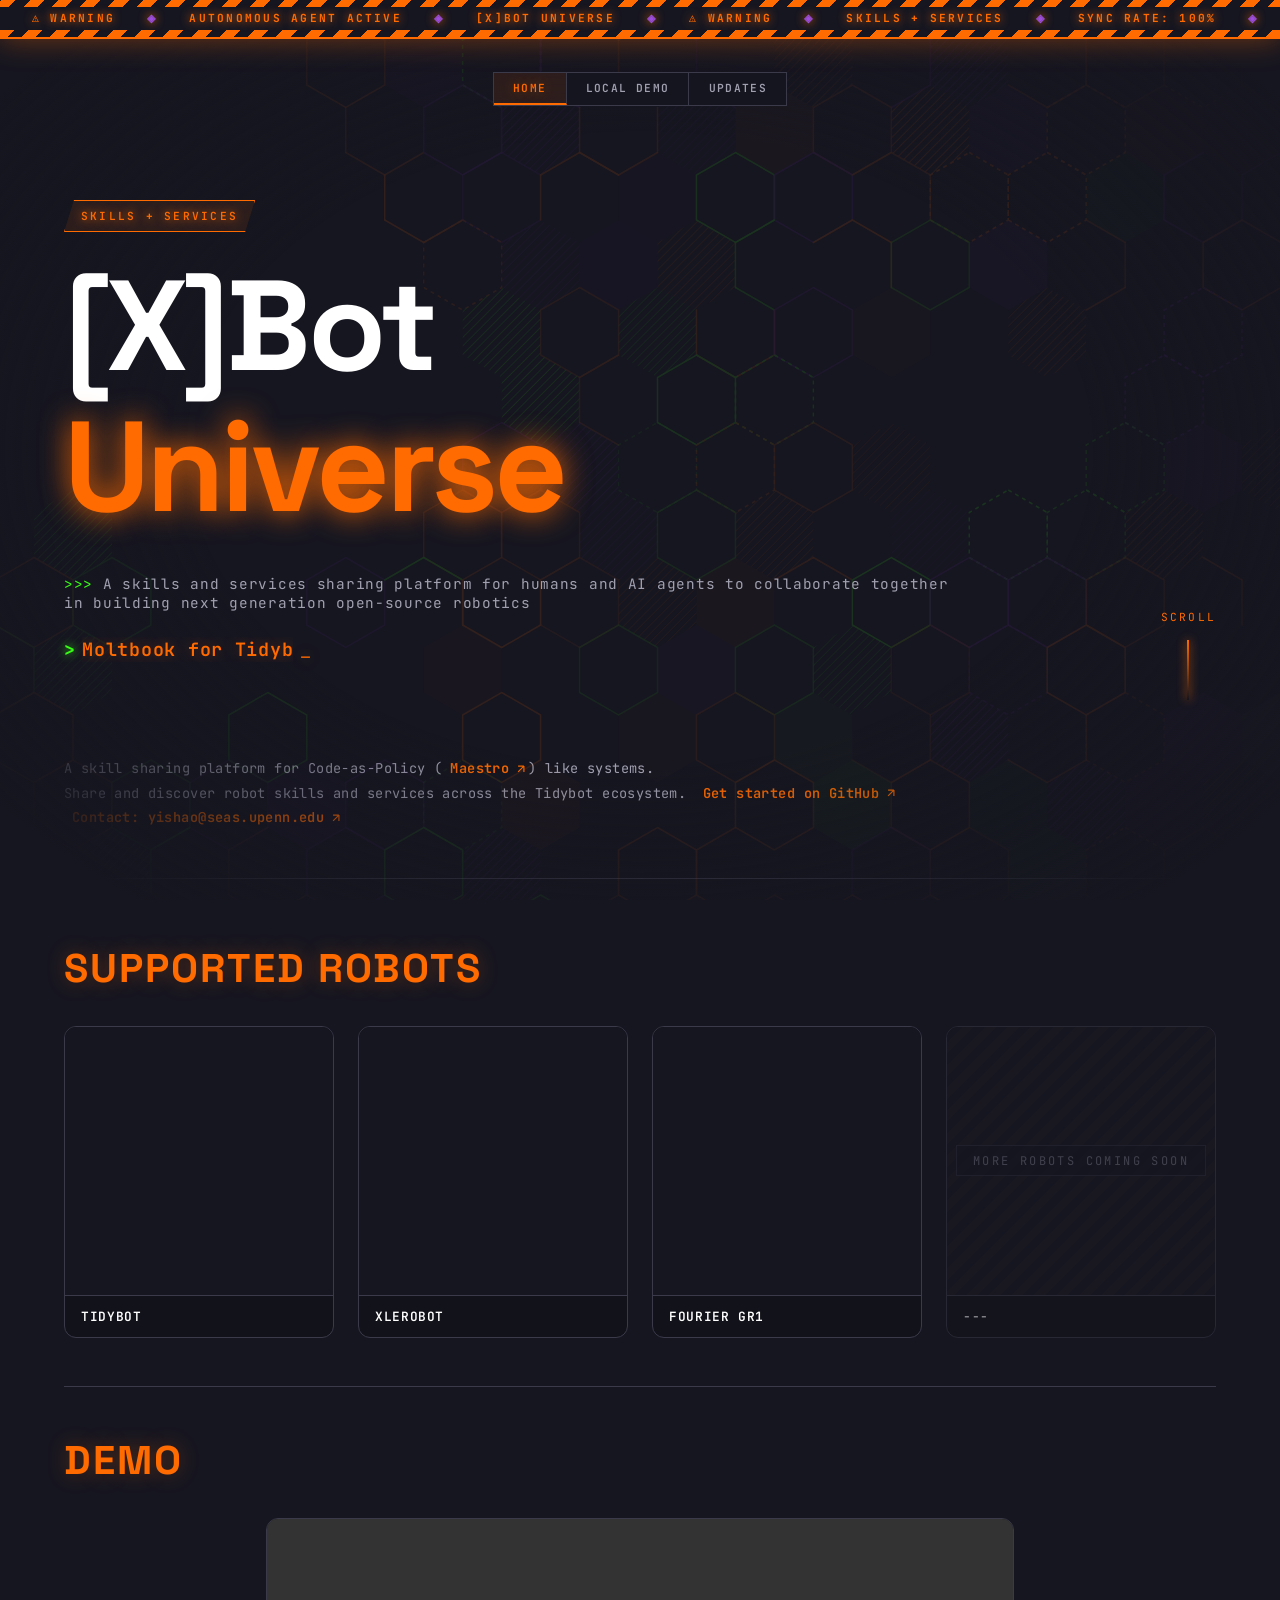
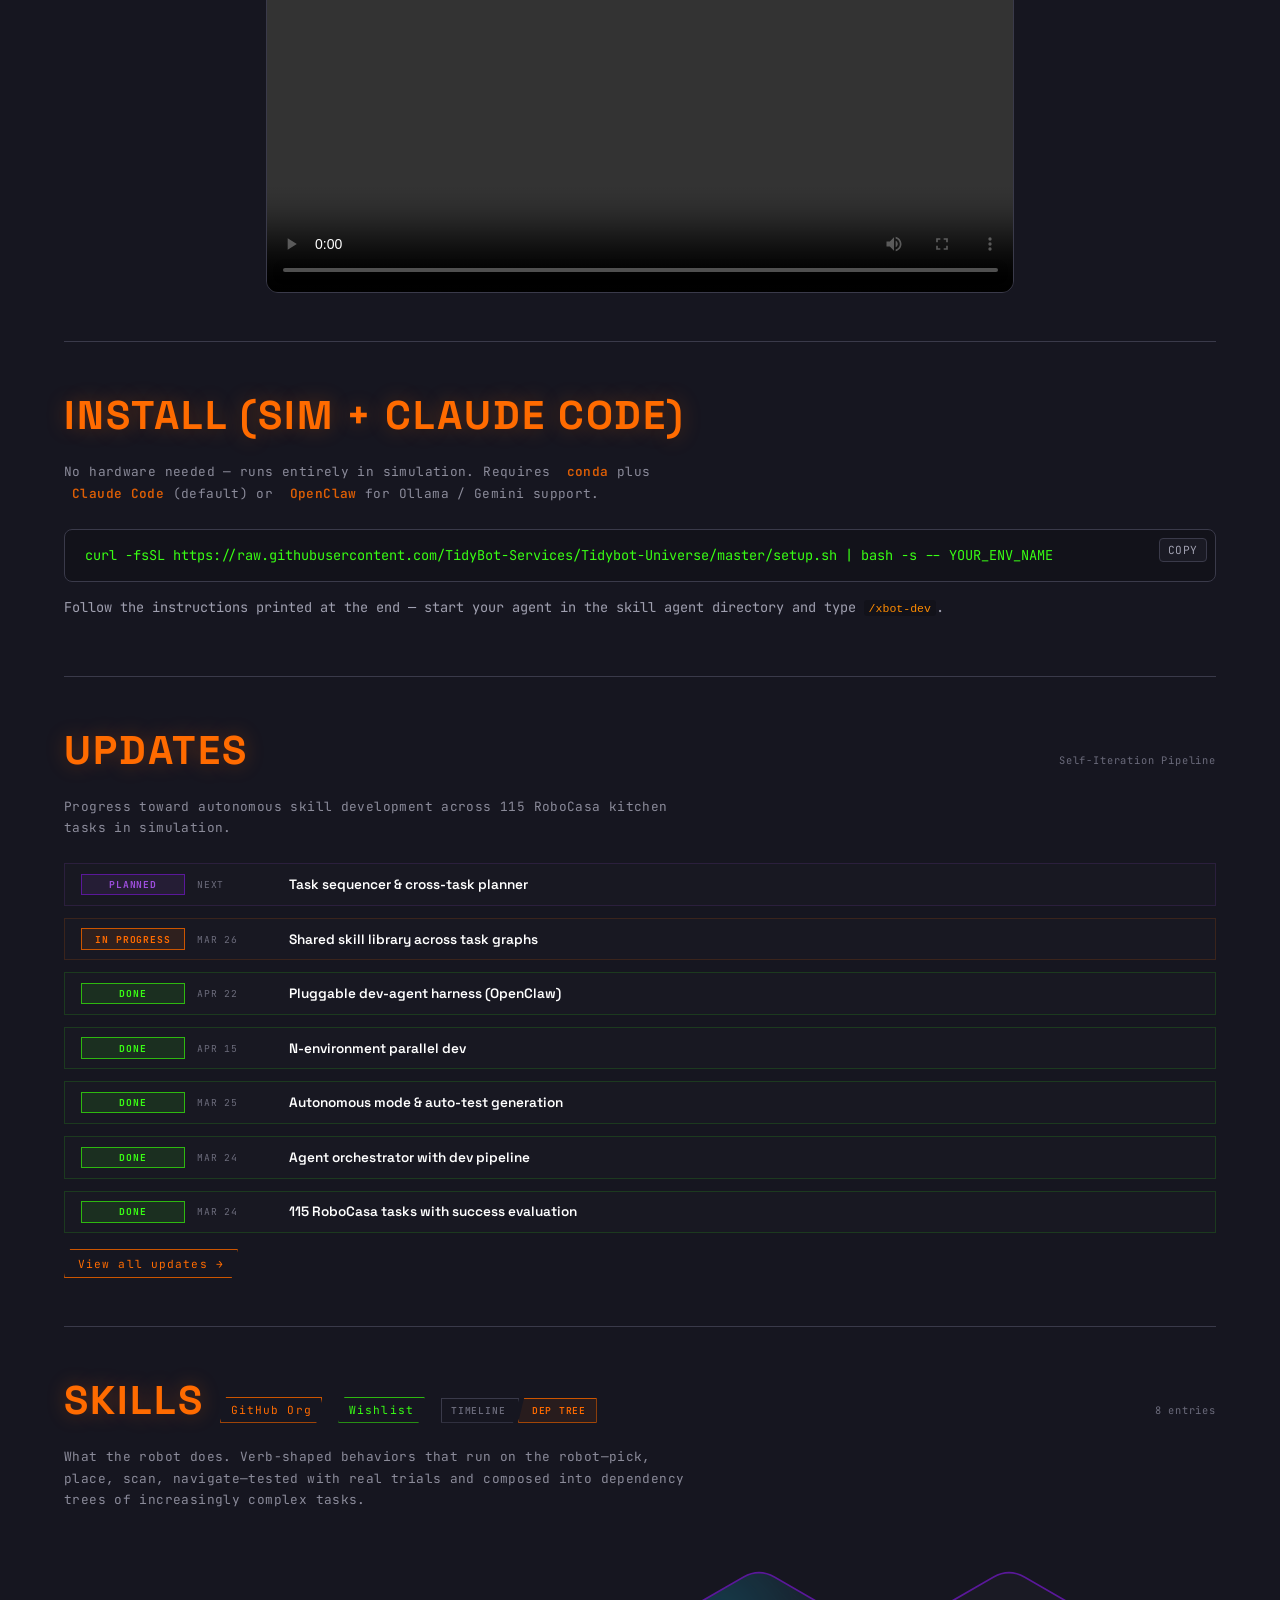
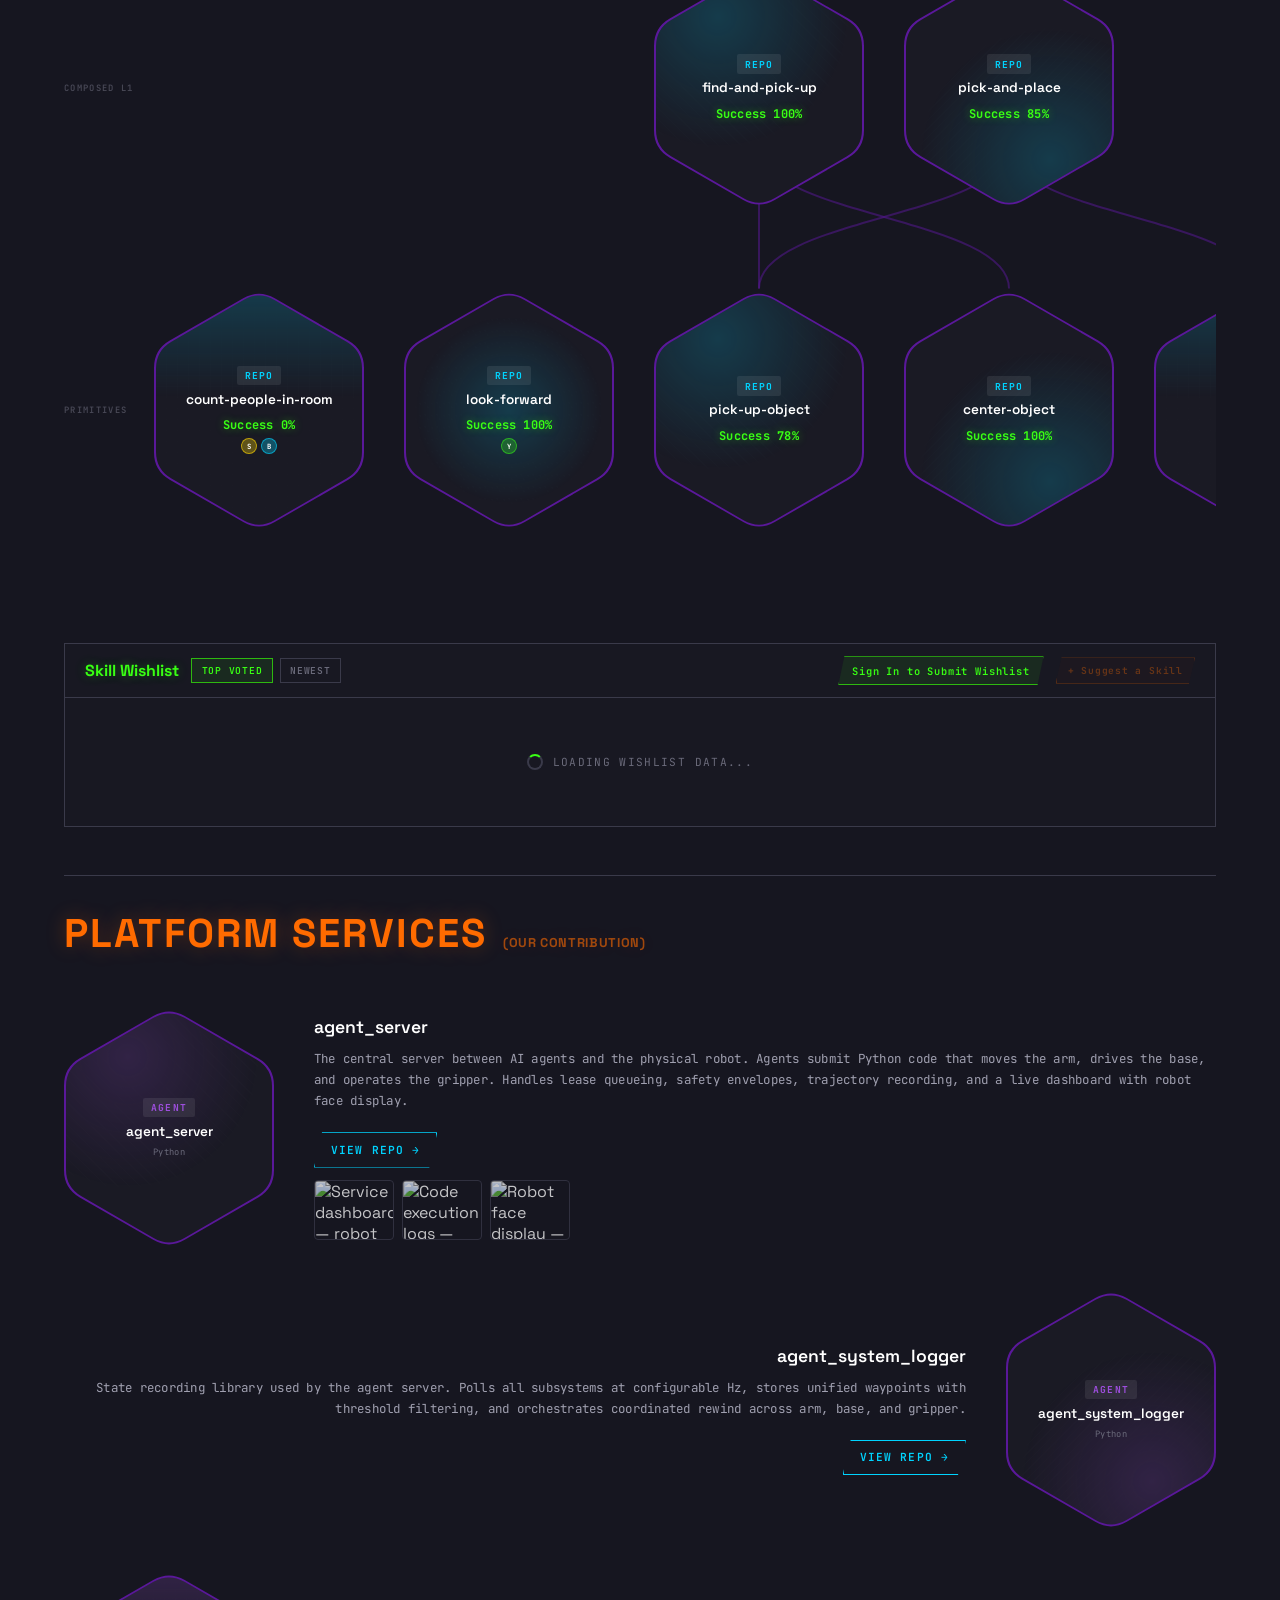
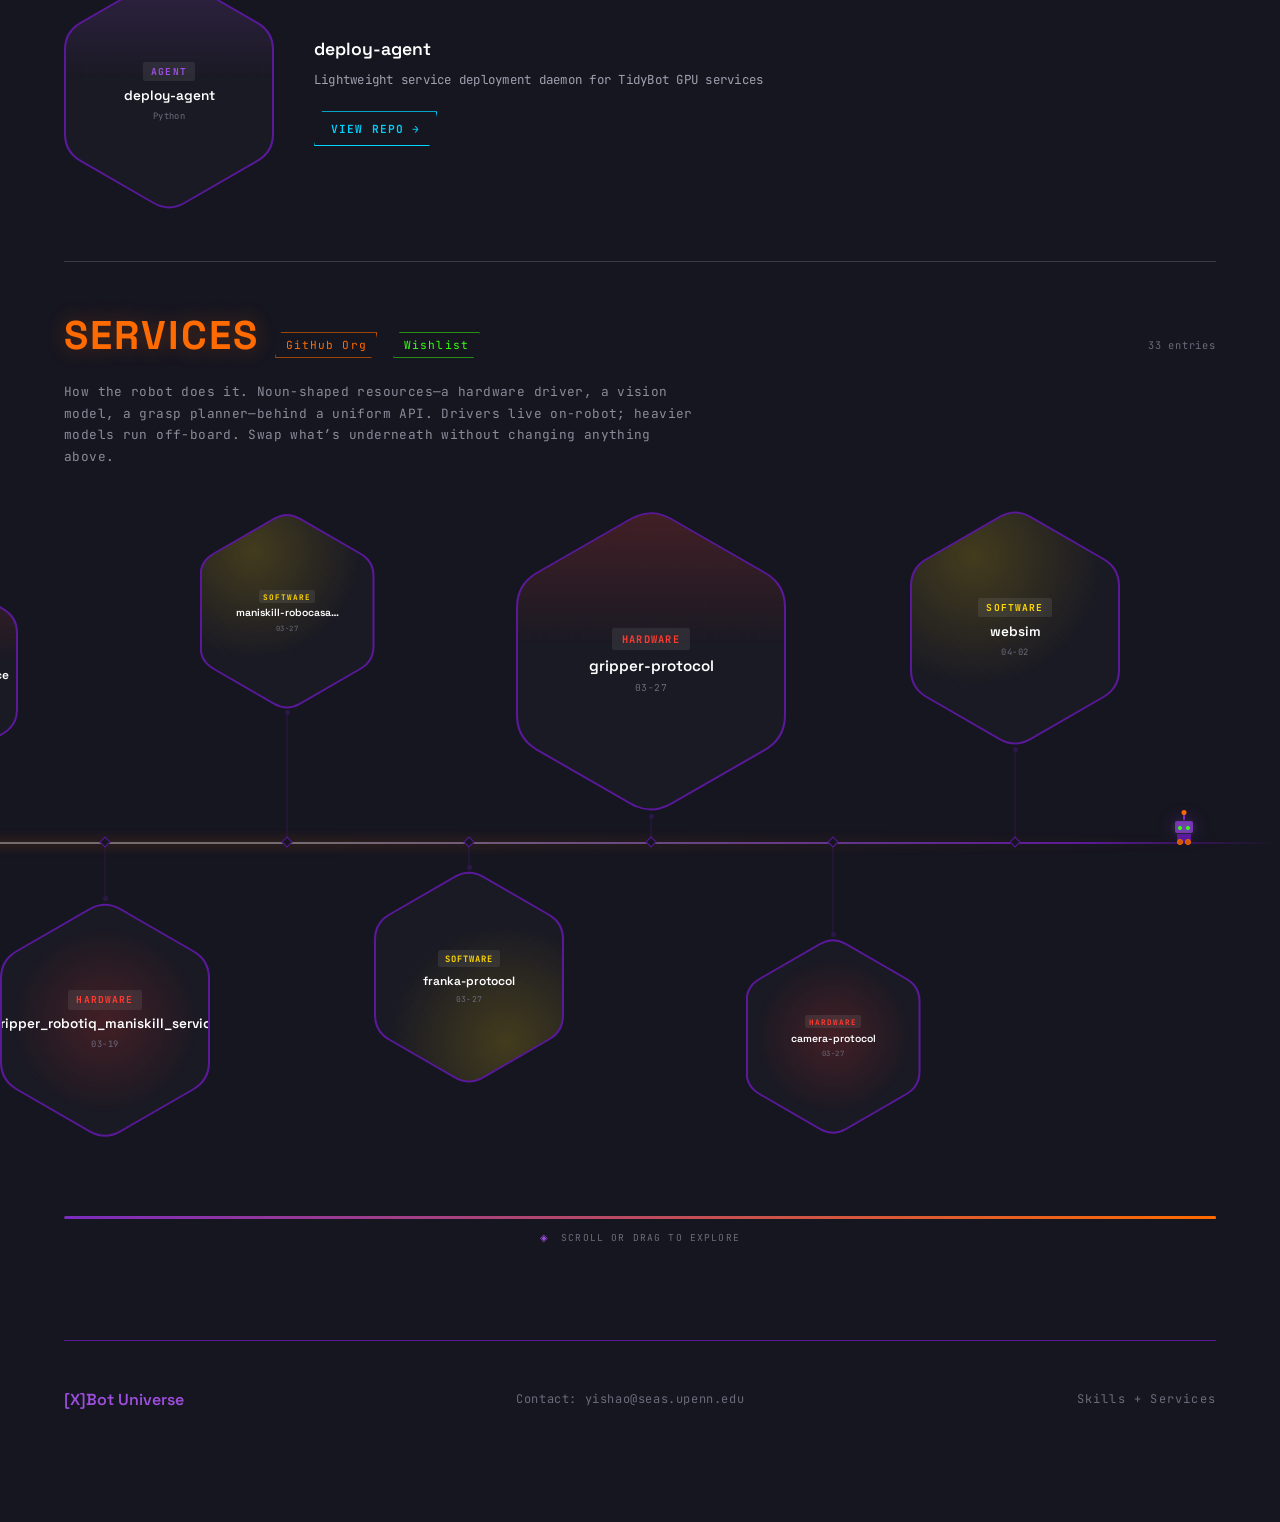
==== index.html @ b1bc9aef "Install section: fix /xbot-plan → /xbot-dev + mention OpenClaw alternative - /xbot-plan slash comman" ====
<!DOCTYPE html>
<html lang="en" data-theme="dark">
<head>
    <meta charset="UTF-8">
    <meta name="viewport" content="width=device-width, initial-scale=1.0">
    <title>[X]Bot Universe</title>
    <!-- Google Analytics -->
    <script async src="https://www.googletagmanager.com/gtag/js?id=G-9KDBBKGFRR"></script>
    <script>
        window.dataLayer = window.dataLayer || [];
        function gtag(){dataLayer.push(arguments);}
        gtag('js', new Date());
        gtag('config', 'G-9KDBBKGFRR');
    </script>
    <link rel="preconnect" href="https://fonts.googleapis.com">
    <link rel="preconnect" href="https://fonts.gstatic.com" crossorigin>
    <link href="https://fonts.googleapis.com/css2?family=JetBrains+Mono:wght@400;500;600;700&family=Space+Grotesk:wght@400;500;600;700&display=swap" rel="stylesheet">
    <link rel="stylesheet" href="styles.css">
</head>
<body>
    <!-- EVA-style background -->
    <div class="honeycomb-bg"></div>


    <!-- Site Navigation -->
    <nav class="site-nav">
        <div class="site-nav-inner">
            <a href="./" class="site-nav-tab active">Home</a>
            <a href="./local/" class="site-nav-tab">Local Demo</a>
            <a href="./updates/" class="site-nav-tab">Updates</a>
        </div>
    </nav>

    <div class="smooth-scroll-wrapper">
        <!-- Warning banner -->
        <div class="marquee-banner">
            <div class="marquee-track">
                <span class="warning-text">⚠ WARNING</span>
                <span class="separator">◈</span>
                <span>AUTONOMOUS AGENT ACTIVE</span>
                <span class="separator">◈</span>
                <span>[X]BOT UNIVERSE</span>
                <span class="separator">◈</span>
                <span class="warning-text">⚠ WARNING</span>
                <span class="separator">◈</span>
                <span>SKILLS + SERVICES</span>
                <span class="separator">◈</span>
                <span>SYNC RATE: 100%</span>
                <span class="separator">◈</span>
                <span class="warning-text">⚠ WARNING</span>
                <span class="separator">◈</span>
                <span>HUMANS + AI AGENTS</span>
                <span class="separator">◈</span>
                <span class="warning-text">⚠ WARNING</span>
                <span class="separator">◈</span>
                <span>AUTONOMOUS AGENT ACTIVE</span>
                <span class="separator">◈</span>
                <span>[X]BOT UNIVERSE</span>
                <span class="separator">◈</span>
                <span class="warning-text">⚠ WARNING</span>
                <span class="separator">◈</span>
                <span>SKILLS + SERVICES</span>
                <span class="separator">◈</span>
                <span>SYNC RATE: 100%</span>
                <span class="separator">◈</span>
                <span class="warning-text">⚠ WARNING</span>
                <span class="separator">◈</span>
                <span>HUMANS + AI AGENTS</span>
                <span class="separator">◈</span>
                <span class="warning-text">⚠ WARNING</span>
                <span class="separator">◈</span>
                <span>AUTONOMOUS AGENT ACTIVE</span>
                <span class="separator">◈</span>
                <span>[X]BOT UNIVERSE</span>
                <span class="separator">◈</span>
                <span class="warning-text">⚠ WARNING</span>
                <span class="separator">◈</span>
                <span>SKILLS + SERVICES</span>
                <span class="separator">◈</span>
                <span>SYNC RATE: 100%</span>
                <span class="separator">◈</span>
                <span class="warning-text">⚠ WARNING</span>
                <span class="separator">◈</span>
                <span>HUMANS + AI AGENTS</span>
                <span class="separator">◈</span>
                <span class="warning-text">⚠ WARNING</span>
                <span class="separator">◈</span>
                <span>AUTONOMOUS AGENT ACTIVE</span>
                <span class="separator">◈</span>
                <span>[X]BOT UNIVERSE</span>
                <span class="separator">◈</span>
                <span class="warning-text">⚠ WARNING</span>
                <span class="separator">◈</span>
                <span>SKILLS + SERVICES</span>
                <span class="separator">◈</span>
                <span>SYNC RATE: 100%</span>
                <span class="separator">◈</span>
                <span class="warning-text">⚠ WARNING</span>
                <span class="separator">◈</span>
                <span>HUMANS + AI AGENTS</span>
                <span class="separator">◈</span>
            </div>
        </div>

        <div class="container">
            <!-- Hero Section -->
            <header class="hero">
                <div class="hero-video">
                    <video autoplay muted loop playsinline>
                        <source src="assets/robot-hero.mp4" type="video/mp4">
                    </video>
                </div>
                <div class="hero-content">
                    <span class="hero-tag">Skills + Services</span>
                    <h1 class="hero-title" data-split-text>
                        <span class="line"><span class="word">[X]Bot</span></span>
                        <span class="line"><span class="word" id="hero-universe">Universe</span></span>
                    </h1>
                    <p class="hero-subtitle">A skills and services sharing platform for humans and AI agents to collaborate together in building next generation open-source robotics</p>
                    <div class="hero-tagline-rotator">
                        <span class="tagline-prefix">&gt;</span>
                        <span class="tagline-text" id="tagline-text"></span>
                        <span class="tagline-cursor">_</span>
                    </div>
                </div>
                <div class="scroll-indicator">
                    <span>Scroll</span>
                    <div class="scroll-line"></div>
                </div>
            </header>

            <!-- Intro section -->
            <section class="intro-section">
                <p class="intro-text">
                    A skill sharing platform for Code-as-Policy (<a href="https://maestro-robot.github.io/" class="intro-link" target="_blank" rel="noopener">Maestro<svg viewBox="0 0 24 24" fill="none" stroke="currentColor" stroke-width="2" width="14" height="14"><path d="M7 17L17 7M17 7H7M17 7v10"/></svg></a>) like systems.
                    <br>Share and discover robot skills and services across the Tidybot ecosystem.
                    <a href="https://github.com/TidyBot-Services/Tidybot-Universe" class="intro-link" target="_blank" rel="noopener">
                        Get started on GitHub
                        <svg viewBox="0 0 24 24" fill="none" stroke="currentColor" stroke-width="2" width="14" height="14">
                            <path d="M7 17L17 7M17 7H7M17 7v10"/>
                        </svg>
                    </a>
                    <br>
                    <a href="mailto:yishao@seas.upenn.edu" class="intro-link">
                        Contact: yishao@seas.upenn.edu
                        <svg viewBox="0 0 24 24" fill="none" stroke="currentColor" stroke-width="2" width="14" height="14">
                            <path d="M7 17L17 7M17 7H7M17 7v10"/>
                        </svg>
                    </a>
                </p>
            </section>

            <!-- ==============================
                 SUPPORTED ROBOTS
                 ============================== -->
            <section class="robots-section">
                <div class="gallery-header">
                    <span class="gallery-label">Supported Robots</span>
                </div>
                <div class="robots-grid">
                    <!-- TidyBot -->
                    <div class="robot-card" data-robot="tidybot">
                        <div class="robot-viewer">
                            <canvas class="robot-canvas"></canvas>
                        </div>
                        <div class="robot-info">
                            <span class="robot-name">TidyBot</span>
                        </div>
                    </div>
                    <!-- XLeRobot -->
                    <div class="robot-card" data-robot="xlerobot">
                        <div class="robot-viewer">
                            <canvas class="robot-canvas"></canvas>
                        </div>
                        <div class="robot-info">
                            <span class="robot-name">XLeRobot</span>
                        </div>
                    </div>
                    <!-- Fourier GR1 -->
                    <div class="robot-card" data-robot="gr1">
                        <div class="robot-viewer">
                            <canvas class="robot-canvas"></canvas>
                        </div>
                        <div class="robot-info">
                            <span class="robot-name">Fourier GR1</span>
                        </div>
                    </div>
                    <!-- More Coming Soon -->
                    <div class="robot-card coming-soon" data-robot="placeholder">
                        <div class="robot-viewer">
                            <canvas class="robot-canvas"></canvas>
                            <div class="robot-coming-soon">
                                <span>MORE ROBOTS COMING SOON</span>
                            </div>
                        </div>
                        <div class="robot-info">
                            <span class="robot-name">---</span>
                        </div>
                    </div>
                </div>
            </section>

            <!-- ==============================
                 DEMO VIDEO
                 ============================== -->
            <section class="demo-section">
                <div class="gallery-header">
                    <span class="gallery-label">Demo</span>
                </div>
                <div class="demo-video-wrapper">
                    <video controls playsinline>
                        <source src="assets/demo.mp4" type="video/mp4">
                    </video>
                </div>
            </section>

            <!-- ==============================
                 INSTALL
                 ============================== -->
            <section class="install-section">
                <div class="gallery-header">
                    <span class="gallery-label">Install (Sim + Claude Code)</span>
                </div>
                <p class="gallery-blurb">No hardware needed — runs entirely in simulation. Requires <a href="https://docs.conda.io/en/latest/miniconda.html" class="intro-link" target="_blank" rel="noopener">conda</a> plus <a href="https://claude.ai/code" class="intro-link" target="_blank" rel="noopener">Claude Code</a> (default) or <a href="https://github.com/openclaw" class="intro-link" target="_blank" rel="noopener">OpenClaw</a> for Ollama / Gemini support.</p>
                <div class="install-code-block">
                    <pre><code>curl -fsSL https://raw.githubusercontent.com/TidyBot-Services/Tidybot-Universe/master/setup.sh | bash -s -- YOUR_ENV_NAME</code></pre>
                    <button class="install-copy-btn" onclick="navigator.clipboard.writeText('curl -fsSL https://raw.githubusercontent.com/TidyBot-Services/Tidybot-Universe/master/setup.sh | bash -s -- YOUR_ENV_NAME')">Copy</button>
                </div>
                <p class="install-steps">Follow the instructions printed at the end &mdash; start your agent in the skill agent directory and type <code>/xbot-dev</code>.</p>
            </section>

            <!-- ==============================
                 UPDATES SUMMARY
                 ============================== -->
            <section class="gallery-section">
                <div class="gallery-header">
                    <span class="gallery-label">Updates</span>
                    <span class="gallery-count">Self-Iteration Pipeline</span>
                </div>
                <p class="gallery-blurb">Progress toward autonomous skill development across 115 RoboCasa kitchen tasks in simulation.</p>
                <div class="updates-summary">
                    <div class="updates-summary-list">
                        <a href="./updates/" class="update-summary-item planned">
                            <span class="update-summary-status planned">PLANNED</span>
                            <span class="update-summary-date">NEXT</span>
                            <span class="update-summary-title">Task sequencer &amp; cross-task planner</span>
                        </a>
                        <a href="./updates/" class="update-summary-item wip">
                            <span class="update-summary-status wip">IN PROGRESS</span>
                            <span class="update-summary-date">MAR 26</span>
                            <span class="update-summary-title">Shared skill library across task graphs</span>
                        </a>
                        <a href="./updates/" class="update-summary-item done">
                            <span class="update-summary-status done">DONE</span>
                            <span class="update-summary-date">APR 22</span>
                            <span class="update-summary-title">Pluggable dev-agent harness (OpenClaw)</span>
                        </a>
                        <a href="./updates/" class="update-summary-item done">
                            <span class="update-summary-status done">DONE</span>
                            <span class="update-summary-date">APR 15</span>
                            <span class="update-summary-title">N-environment parallel dev</span>
                        </a>
                        <a href="./updates/" class="update-summary-item done">
                            <span class="update-summary-status done">DONE</span>
                            <span class="update-summary-date">MAR 25</span>
                            <span class="update-summary-title">Autonomous mode &amp; auto-test generation</span>
                        </a>
                        <a href="./updates/" class="update-summary-item done">
                            <span class="update-summary-status done">DONE</span>
                            <span class="update-summary-date">MAR 24</span>
                            <span class="update-summary-title">Agent orchestrator with dev pipeline</span>
                        </a>
                        <a href="./updates/" class="update-summary-item done">
                            <span class="update-summary-status done">DONE</span>
                            <span class="update-summary-date">MAR 24</span>
                            <span class="update-summary-title">115 RoboCasa tasks with success evaluation</span>
                        </a>
                    </div>
                    <a href="./updates/" class="updates-see-all">View all updates &rarr;</a>
                </div>
            </section>

            <!-- ==============================
                 FRONTEND GALLERY
                 ============================== -->
            <section class="gallery-section" data-gallery="skills">
                <div class="gallery-header">
                    <span class="gallery-label">Skills</span>
                    <a href="https://github.com/Tidybot-Skills" class="gallery-repo" target="_blank" rel="noopener">GitHub Org</a>
                    <button class="gallery-wishlist" id="skills-wishlist-btn">Wishlist</button>
                    <div class="gallery-view-toggle" id="skills-view-toggle">
                        <button class="view-toggle-btn" data-view="timeline">Timeline</button>
                        <button class="view-toggle-btn active" data-view="tree">Dep Tree</button>
                    </div>
                    <span class="gallery-count"></span>
                </div>
                <p class="gallery-blurb">What the robot does. Verb-shaped behaviors that run on the robot&mdash;pick, place, scan, navigate&mdash;tested with real trials and composed into dependency trees of increasingly complex tasks.</p>
                <div class="gallery-viewport" style="display:none;">
                    <div class="gallery-track"></div>
                </div>
                <div class="gallery-nav" style="display:none;">
                    <div class="gallery-progress">
                        <div class="gallery-progress-fill"></div>
                    </div>
                    <span class="gallery-hint">
                        <span class="hint-icon">◈</span> scroll or drag to explore
                    </span>
                </div>

                <div class="tree-viewport" id="skills-tree">
                    <svg class="tree-edges" id="tree-edges"></svg>
                    <div class="tree-nodes" id="tree-nodes"></div>
                </div>

                <!-- Inline Wishlist Subsection -->
                <div class="wishlist-section" id="wishlist-section">
                    <div class="wishlist-sub-header">
                        <span class="wishlist-sub-title">Skill Wishlist</span>
                        <div class="wishlist-sort-buttons">
                            <button class="wishlist-sort-btn active" data-sort="votes">Top Voted</button>
                            <button class="wishlist-sort-btn" data-sort="newest">Newest</button>
                        </div>
                        <div class="wishlist-auth" id="wishlist-auth">
                            <button class="wishlist-signin-btn" id="wishlist-signin">Sign In to Submit Wishlist</button>
                        </div>
                        <button class="wishlist-suggest-btn" id="wishlist-suggest-btn" disabled>+ Suggest a Skill</button>
                    </div>
                    <div class="wishlist-items" id="wishlist-items">
                        <div class="wishlist-loading" id="wishlist-loading">
                            <span class="wishlist-spinner"></span>
                            <span>LOADING WISHLIST DATA...</span>
                        </div>
                    </div>
                </div>
            </section>

            <!-- ==============================
                 AGENTS SECTION
                 ============================== -->
            <section class="agents-section">
                <div class="gallery-header">
                    <span class="gallery-label">Platform Services</span>
                    <span class="gallery-label" style="font-size: 0.8em; opacity: 0.6;">(Our Contribution)</span>
                </div>
                <div class="agents-grid" id="agents-grid"></div>
            </section>

            <!-- ==============================
                 BACKEND GALLERY
                 ============================== -->
            <section class="gallery-section" data-gallery="services">
                <div class="gallery-header">
                    <span class="gallery-label">Services</span>
                    <a href="https://github.com/TidyBot-Services/" class="gallery-repo" target="_blank" rel="noopener">GitHub Org</a>
                    <a href="https://github.com/TidyBot-Services/services_wishlist" class="gallery-wishlist" target="_blank" rel="noopener">Wishlist</a>
                    <span class="gallery-count"></span>
                </div>
                <p class="gallery-blurb">How the robot does it. Noun-shaped resources&mdash;a hardware driver, a vision model, a grasp planner&mdash;behind a uniform API. Drivers live on-robot; heavier models run off-board. Swap what&rsquo;s underneath without changing anything above.</p>
                <div class="gallery-viewport">
                    <div class="gallery-track"></div>
                </div>
                <div class="gallery-nav">
                    <div class="gallery-progress">
                        <div class="gallery-progress-fill"></div>
                    </div>
                    <span class="gallery-hint">
                        <span class="hint-icon">◈</span> scroll or drag to explore
                    </span>
                </div>
            </section>

            <!-- Footer -->
            <footer class="timeline-footer">
                <div class="footer-content">
                    <span class="footer-brand">[X]Bot Universe</span>
                    <a href="https://shaoyifei96.github.io/" class="footer-contact" target="_blank" rel="noopener noreferrer">Contact: yishao@seas.upenn.edu</a>
                    <span class="footer-year">Skills + Services</span>
                </div>
            </footer>
        </div>
    </div>

    <!-- ==============================
         POPUP OVERLAY (shared)
         ============================== -->
    <div class="popup-overlay" id="popup-overlay">
        <div class="popup-backdrop" id="popup-backdrop"></div>
        <div class="popup-card">
            <button class="popup-close" id="popup-close">✕</button>
            <div class="popup-inner" id="popup-inner"></div>
        </div>
    </div>

    <!-- ==============================
         LIGHTBOX OVERLAY (agent images)
         ============================== -->
    <div class="lightbox-overlay" id="lightbox-overlay">
        <div class="lightbox-backdrop"></div>
        <div class="lightbox-content">
            <button class="lightbox-close">&#x2715;</button>
            <img class="lightbox-img" src="" alt="">
            <p class="lightbox-caption"></p>
        </div>
    </div>

    <!-- ==============================
         WISHLIST OVERLAY
         ============================== -->
    <div class="wishlist-overlay" id="wishlist-overlay">
        <div class="wishlist-backdrop" id="wishlist-backdrop"></div>
        <div class="wishlist-form-card">
            <button class="wishlist-form-close" id="wishlist-form-close">&#x2715;</button>
            <h3 class="wishlist-form-title">Suggest a Skill</h3>
            <form class="wishlist-form" id="wishlist-form">
                <input class="wishlist-input" type="text" name="title" placeholder="Skill name (e.g. Open doors)" maxlength="100" required>
                <textarea class="wishlist-textarea" name="description" placeholder="Describe what the robot should do..." maxlength="500" required></textarea>
                <select class="wishlist-select" name="category" required>
                    <option value="" disabled selected>Category...</option>
                    <option value="manipulation">Manipulation</option>
                    <option value="navigation">Navigation</option>
                    <option value="perception">Perception</option>
                    <option value="social">Social</option>
                    <option value="other">Other</option>
                </select>
                <div class="wishlist-form-actions">
                    <button type="submit" class="wishlist-submit-btn">Submit</button>
                    <button type="button" class="wishlist-cancel-btn" id="wishlist-cancel">Cancel</button>
                </div>
            </form>
        </div>
    </div>

    <!-- Rounded hex clip-path (objectBoundingBox so it scales to any size) -->
    <svg width="0" height="0" style="position:absolute;">
        <defs>
            <clipPath id="hex-clip-rounded" clipPathUnits="objectBoundingBox">
                <path d="
                    M 0.425 0.0375
                    Q 0.5 0, 0.575 0.0375
                    L 0.925 0.2125
                    Q 1 0.25, 1 0.325
                    L 1 0.675
                    Q 1 0.75, 0.925 0.7875
                    L 0.575 0.9625
                    Q 0.5 1, 0.425 0.9625
                    L 0.075 0.7875
                    Q 0 0.75, 0 0.675
                    L 0 0.325
                    Q 0 0.25, 0.075 0.2125
                    Z
                "/>
            </clipPath>
        </defs>
    </svg>

    <script src="https://accounts.google.com/gsi/client" async defer></script>
    <script type="importmap">
    {
        "imports": {
            "three": "https://cdn.jsdelivr.net/npm/three@0.170.0/build/three.module.js",
            "three/addons/": "https://cdn.jsdelivr.net/npm/three@0.170.0/examples/jsm/"
        }
    }
    </script>
    <script type="module" src="robot-viewer.js"></script>
    <script src="wishlist.js"></script>
    <script src="script.js"></script>
</body>
</html>
---- styles.css ----
/* ============================================
   TIDYBOT ARMY — HEX GALLERY TIMELINE
   Autonomous Agent Activity Log
   EVA Neon Genesis Evangelion inspired
   ============================================ */

:root {
    /* Colors - EVA Neon Genesis Evangelion inspired */
    --color-bg: #161620;
    --color-bg-secondary: #12121a;
    --color-card: #1a1a24;
    --color-card-hover: #222230;

    /* EVA Orange/Amber - Warning colors */
    --color-warning: #ff6b00;
    --color-warning-bright: #ff8c00;
    --color-warning-dim: #cc5500;

    /* EVA Purple - Unit 01 */
    --color-purple: #7b2cbf;
    --color-purple-bright: #9d4edd;
    --color-purple-dim: #5a189a;

    /* EVA Green - Unit 01 eyes */
    --color-green: #39ff14;
    --color-green-dim: #2eb810;

    /* Text */
    --color-text: #ffffff;
    --color-text-soft: #a0a0b0;
    --color-gray: #6b6b7b;
    --color-muted: #2a2a3a;
    --color-border: #3a3a4a;

    /* Type colors - EVA palette */
    --color-setup: #9d4edd;
    --color-feature: #39ff14;
    --color-fix: #ff3366;
    --color-refactor: #ff6b00;
    --color-test: #00d4ff;
    --color-docs: #6b6b7b;
    --color-deploy: #ff6b00;

    /* Typography */
    --font-display: 'Space Grotesk', sans-serif;
    --font-mono: 'JetBrains Mono', monospace;

    /* Spacing */
    --gap: 1rem;
    --container-padding: clamp(1rem, 5vw, 4rem);

    /* Animation */
    --ease-smooth: cubic-bezier(0.65, 0.05, 0, 1);
    --duration: 0.75s;
    --duration-fast: 0.4s;
}

*, *::before, *::after {
    margin: 0;
    padding: 0;
    box-sizing: border-box;
}

html {
    scroll-behavior: initial;
    font-size: 16px;
    overscroll-behavior-x: none;
}

body {
    font-family: var(--font-display);
    background-color: var(--color-bg);
    color: var(--color-text);
    min-height: 100vh;
    overflow-x: hidden;
    -webkit-font-smoothing: antialiased;
    position: relative;
}

/* Honeycomb background - EVA style single layer */
.honeycomb-bg {
    position: fixed;
    inset: 0;
    pointer-events: none;
    z-index: 0;
    overflow: hidden;
}

.honeycomb-bg .hex-layer {
    position: absolute;
    top: -50px;
    left: -50px;
    opacity: 0.12;
}

.honeycomb-bg .hex-layer svg {
    overflow: visible;
}

.honeycomb-bg::after {
    content: '';
    position: absolute;
    inset: 0;
    background: radial-gradient(ellipse at 50% 50%, transparent 50%, var(--color-bg) 90%);
    pointer-events: none;
}


::selection {
    background-color: var(--color-warning);
    color: black;
}

::-webkit-scrollbar {
    width: 0;
    background: transparent;
}

/* ============================================
   MARQUEE BANNER
   ============================================ */
.marquee-banner {
    position: fixed;
    top: 0;
    left: 0;
    width: 100%;
    background: repeating-linear-gradient(
        -45deg,
        var(--color-warning) 0px,
        var(--color-warning) 10px,
        var(--color-bg) 10px,
        var(--color-bg) 20px
    );
    padding: 0.4rem 0;
    z-index: 1100;
    overflow: hidden;
    border-bottom: 2px solid var(--color-warning);
    box-shadow: 0 0 30px rgba(255, 107, 0, 0.4);
}

.marquee-track {
    display: inline-flex;
    gap: 2rem;
    animation: marquee 30s linear infinite;
    white-space: nowrap;
    font-family: var(--font-mono);
    font-weight: 700;
    font-size: 0.7rem;
    letter-spacing: 0.2em;
    text-transform: uppercase;
    color: var(--color-warning);
    background: var(--color-bg);
    padding: 0.3rem 2rem;
    text-shadow: 0 0 10px var(--color-warning);
    width: max-content;
}

.marquee-track .separator {
    color: var(--color-purple-bright);
}

@keyframes marquee {
    0% { transform: translateX(0%); }
    100% { transform: translateX(-50%); }
}

.marquee-banner:hover .marquee-track {
    animation-play-state: paused;
}

/* ============================================
   CONTAINER
   ============================================ */
.smooth-scroll-wrapper {
    padding-top: 4.5rem;
}

.container {
    max-width: 1400px;
    margin: 0 auto;
    padding: var(--container-padding);
}

/* ============================================
   HERO SECTION
   ============================================ */
.hero {
    min-height: 50vh;
    display: flex;
    flex-direction: column;
    justify-content: center;
    position: relative;
    padding: 4rem 0;
}

.hero-video {
    position: absolute;
    right: 0;
    top: 0;
    height: 100%;
    width: 50%;
    overflow: hidden;
    pointer-events: none;
    z-index: 0;
    filter: grayscale(1);
    opacity: 0.35;
    clip-path: polygon(15% 0, 100% 0, 100% 100%, 5% 100%);
    -webkit-mask-image: linear-gradient(to right, transparent 0%, rgba(0,0,0,0.6) 20%, rgba(0,0,0,1) 50%, rgba(0,0,0,0.6) 85%, transparent 100%),
                        linear-gradient(to bottom, transparent 0%, black 10%, black 90%, transparent 100%);
    -webkit-mask-composite: destination-in;
    mask-image: linear-gradient(to right, transparent 0%, rgba(0,0,0,0.6) 20%, rgba(0,0,0,1) 50%, rgba(0,0,0,0.6) 85%, transparent 100%),
                linear-gradient(to bottom, transparent 0%, black 10%, black 90%, transparent 100%);
    mask-composite: intersect;
}

.hero-video video {
    width: 100%;
    height: 100%;
    object-fit: cover;
    object-position: center;
}

.hero-content {
    max-width: 900px;
    position: relative;
    z-index: 1;
}

.hero-tag {
    display: inline-block;
    font-family: var(--font-mono);
    font-size: 0.7rem;
    font-weight: 600;
    letter-spacing: 0.2em;
    text-transform: uppercase;
    color: var(--color-warning);
    margin-bottom: 1.5rem;
    padding: 0.5rem 1rem;
    border: 1px solid var(--color-warning);
    background: rgba(255, 107, 0, 0.1);
    clip-path: polygon(10px 0, 100% 0, calc(100% - 10px) 100%, 0 100%);
    text-shadow: 0 0 10px var(--color-warning);
}

.hero-title {
    font-family: var(--font-display);
    font-size: clamp(3rem, 12vw, 8rem);
    font-weight: 700;
    line-height: 1.1;
    letter-spacing: -0.03em;
    padding-bottom: 0.1em;
}

.hero-title .line {
    display: block;
    overflow: visible;
}

.hero-title .word {
    display: inline-block;
    transform: translateY(100%);
    animation: wordReveal 1s var(--ease-smooth) forwards;
}

.hero-title .line:nth-child(1) .word { animation-delay: 0.1s; }
.hero-title .line:nth-child(2) .word { animation-delay: 0.25s; }

@keyframes wordReveal {
    to { transform: translateY(0); }
}

.hero-title .line:nth-child(2) .word {
    color: var(--color-warning);
    text-shadow: 0 0 30px var(--color-warning);
}

.hero-subtitle {
    margin-top: 1.5rem;
    font-family: var(--font-mono);
    font-size: 0.9rem;
    color: var(--color-text-soft);
    letter-spacing: 0.05em;
}

.hero-subtitle::before {
    content: ">>> ";
    color: var(--color-green);
}

/* ============================================
   HERO TAGLINE ROTATOR
   ============================================ */
.hero-tagline-rotator {
    margin-top: 1.2rem;
    font-family: var(--font-mono);
    font-size: clamp(0.85rem, 2.5vw, 1.15rem);
    font-weight: 600;
    letter-spacing: 0.04em;
    color: var(--color-warning);
    display: flex;
    align-items: center;
    gap: 0.4rem;
    min-height: 2em;
    text-shadow: 0 0 15px rgba(255, 107, 0, 0.4);
}

.tagline-prefix {
    color: var(--color-green);
    font-weight: 700;
    text-shadow: 0 0 10px var(--color-green);
}

.tagline-text {
    display: inline-block;
    overflow: hidden;
    white-space: nowrap;
    transition: opacity 0.4s ease;
}

.tagline-text.fade-out {
    opacity: 0;
    transition: opacity 0.3s ease;
}

.tagline-cursor {
    color: var(--color-warning);
    animation: cursorBlink 0.7s step-end infinite;
    font-weight: 400;
}

@keyframes cursorBlink {
    0%, 100% { opacity: 1; }
    50% { opacity: 0; }
}

.scroll-indicator {
    position: absolute;
    bottom: 2rem;
    right: 0;
    display: flex;
    flex-direction: column;
    align-items: center;
    gap: 1rem;
    color: var(--color-warning);
    font-family: var(--font-mono);
    font-size: 0.7rem;
    letter-spacing: 0.2em;
    text-transform: uppercase;
}

.scroll-line {
    width: 2px;
    height: 60px;
    background: linear-gradient(to bottom, var(--color-warning), transparent);
    animation: scrollPulse 2s ease-in-out infinite;
    box-shadow: 0 0 10px var(--color-warning);
}

@keyframes scrollPulse {
    0%, 100% { opacity: 0.3; height: 60px; }
    50% { opacity: 1; height: 80px; }
}

/* ============================================
   INTRO SECTION
   ============================================ */
.intro-section {
    padding: 1.5rem 0 3rem;
    border-bottom: 1px solid var(--color-border);
    margin-bottom: 1rem;
}

.intro-text {
    font-family: var(--font-mono);
    font-size: 0.85rem;
    color: var(--color-text-soft);
    letter-spacing: 0.03em;
    line-height: 1.8;
}

.intro-link {
    display: inline-flex;
    align-items: center;
    gap: 0.3rem;
    color: var(--color-warning);
    text-decoration: none;
    font-weight: 600;
    margin-left: 0.5rem;
    transition: color var(--duration-fast) var(--ease-smooth);
}

.intro-link:hover {
    color: var(--color-warning-bright);
    text-shadow: 0 0 10px var(--color-warning);
}

.intro-link svg {
    transition: transform var(--duration-fast) var(--ease-smooth);
}

.intro-link:hover svg {
    transform: translate(2px, -2px);
}

/* ============================================
   AGENTS SECTION (hex + blurb, no timeline)
   ============================================ */
.agents-section {
    padding: 3rem 0;
    position: relative;
    border-bottom: 1px solid var(--color-border);
}

.agents-grid {
    display: flex;
    flex-direction: column;
    gap: 2.5rem;
    padding: 1rem 0;
}

.agent-item {
    display: flex;
    align-items: center;
    gap: 2.5rem;
}

.agent-item:nth-child(even) {
    flex-direction: row-reverse;
}

.agent-item:nth-child(even) .agent-blurb {
    text-align: right;
}

.agent-hex {
    flex-shrink: 0;
}

.agent-blurb {
    flex: 1;
    min-width: 0;
}

.agent-blurb-title {
    font-family: var(--font-display);
    font-size: 1.1rem;
    font-weight: 600;
    color: var(--color-text);
    margin-bottom: 0.6rem;
}

.agent-blurb-text {
    font-family: var(--font-mono);
    font-size: 0.78rem;
    color: var(--color-text-soft);
    line-height: 1.7;
    letter-spacing: 0.02em;
    margin-bottom: 0.8rem;
}

@media (max-width: 600px) {
    .agent-item,
    .agent-item:nth-child(even) {
        flex-direction: column;
        text-align: center;
    }

    .agent-item:nth-child(even) .agent-blurb {
        text-align: center;
    }

    .agent-hex {
        transform: scale(0.8);
    }
}

/* ============================================
   AGENT IMAGE THUMBNAILS
   ============================================ */
.agent-thumbs {
    display: flex;
    flex-wrap: wrap;
    gap: 0.5rem;
    margin-top: 0.75rem;
}

.agent-thumb {
    width: 80px;
    height: 60px;
    object-fit: cover;
    border-radius: 4px;
    border: 1px solid var(--color-border);
    cursor: pointer;
    opacity: 0.75;
    transition: opacity var(--duration-fast), border-color var(--duration-fast), box-shadow var(--duration-fast);
}

.agent-thumb:hover {
    opacity: 1;
    border-color: var(--color-warning);
    box-shadow: 0 0 10px rgba(255, 107, 0, 0.35);
}

/* ============================================
   LIGHTBOX OVERLAY
   ============================================ */
.lightbox-overlay {
    position: fixed;
    inset: 0;
    z-index: 600;
    display: flex;
    align-items: center;
    justify-content: center;
    opacity: 0;
    visibility: hidden;
    transition: opacity 0.3s var(--ease-smooth), visibility 0.3s;
}

.lightbox-overlay.open {
    opacity: 1;
    visibility: visible;
}

.lightbox-backdrop {
    position: absolute;
    inset: 0;
    background: rgba(10, 10, 12, 0.92);
    backdrop-filter: blur(8px);
    -webkit-backdrop-filter: blur(8px);
}

.lightbox-content {
    position: relative;
    display: flex;
    flex-direction: column;
    align-items: center;
    max-width: 90vw;
    max-height: 90vh;
}

.lightbox-close {
    position: absolute;
    top: -2rem;
    right: -1rem;
    background: none;
    border: 1px solid var(--color-gray);
    color: var(--color-gray);
    width: 32px;
    height: 32px;
    display: flex;
    align-items: center;
    justify-content: center;
    cursor: pointer;
    font-size: 0.9rem;
    font-family: var(--font-mono);
    transition: all var(--duration-fast);
    z-index: 10;
}

.lightbox-close:hover {
    border-color: var(--color-warning);
    color: var(--color-warning);
    box-shadow: 0 0 12px rgba(255, 107, 0, 0.4);
}

.lightbox-img {
    max-width: 90vw;
    max-height: 80vh;
    border-radius: 4px;
    border: 1px solid var(--color-border);
    object-fit: contain;
}

.lightbox-caption {
    margin-top: 0.75rem;
    font-family: var(--font-mono);
    font-size: 0.75rem;
    color: var(--color-text-soft);
    letter-spacing: 0.04em;
    text-align: center;
}

/* ============================================
   SUPPORTED ROBOTS SECTION
   ============================================ */
.robots-section {
    padding: 3rem 0;
    border-bottom: 1px solid var(--color-border);
}

.robots-grid {
    display: grid;
    grid-template-columns: repeat(4, 1fr);
    gap: 1.5rem;
    margin-top: 1rem;
}

.robot-card {
    background: var(--color-bg-secondary);
    border: 1px solid var(--color-border);
    border-radius: 12px;
    overflow: hidden;
    transition: border-color var(--duration-fast) var(--ease-smooth);
}

.robot-card:hover {
    border-color: var(--color-warning-dim);
}

.robot-card.coming-soon {
    opacity: 0.5;
}

.robot-card.coming-soon:hover {
    border-color: var(--color-border);
}

.robot-viewer {
    position: relative;
    width: 100%;
    aspect-ratio: 1 / 1;
    background: var(--color-bg);
    cursor: grab;
}

.robot-viewer:active {
    cursor: grabbing;
}

.robot-canvas {
    display: block;
    width: 100%;
    height: 100%;
}

.robot-coming-soon {
    position: absolute;
    inset: 0;
    display: flex;
    align-items: center;
    justify-content: center;
    background: repeating-linear-gradient(
        -45deg,
        transparent,
        transparent 8px,
        rgba(255, 107, 0, 0.03) 8px,
        rgba(255, 107, 0, 0.03) 16px
    );
    pointer-events: none;
}

.robot-coming-soon span {
    font-family: var(--font-mono);
    font-size: 0.75rem;
    letter-spacing: 0.2em;
    color: var(--color-gray);
    padding: 0.4rem 1rem;
    border: 1px solid var(--color-muted);
    background: rgba(22, 22, 32, 0.85);
}

.robot-info {
    display: flex;
    align-items: center;
    justify-content: space-between;
    padding: 0.75rem 1rem;
    border-top: 1px solid var(--color-border);
}

.robot-name {
    font-family: var(--font-mono);
    font-size: 0.8rem;
    font-weight: 600;
    color: var(--color-text);
    letter-spacing: 0.05em;
    text-transform: uppercase;
}

.robot-wireframe-toggle {
    background: none;
    border: 1px solid var(--color-border);
    border-radius: 4px;
    padding: 0.35rem;
    color: var(--color-text-soft);
    cursor: pointer;
    display: flex;
    align-items: center;
    justify-content: center;
    transition: all var(--duration-fast) var(--ease-smooth);
}

.robot-wireframe-toggle:hover {
    border-color: var(--color-warning);
    color: var(--color-warning);
}

.robot-wireframe-toggle.active {
    border-color: var(--color-green);
    color: var(--color-green);
    background: rgba(57, 255, 20, 0.08);
}

/* Responsive: stack on smaller screens */
@media (max-width: 768px) {
    .robots-grid {
        grid-template-columns: 1fr;
        max-width: 400px;
        margin-left: auto;
        margin-right: auto;
    }
}

@media (min-width: 769px) and (max-width: 1200px) {
    .robots-grid {
        grid-template-columns: repeat(2, 1fr);
    }
}

/* ============================================
   DEMO VIDEO SECTION
   ============================================ */
.demo-section {
    padding: 3rem 0;
    border-bottom: 1px solid var(--color-border);
}

.demo-video-wrapper {
    position: relative;
    z-index: 1001;
    width: 65%;
    margin: 0 auto;
    border: 1px solid var(--color-border);
    border-radius: 12px;
    overflow: hidden;
    background: var(--color-bg-secondary);
}

.demo-video-wrapper video {
    display: block;
    width: 100%;
}

/* Install Section */
.install-section {
    padding: 3rem 0;
    border-bottom: 1px solid var(--color-border);
}

.install-code-block {
    position: relative;
    background: var(--color-bg-secondary);
    border: 1px solid var(--color-border);
    border-radius: 8px;
    padding: 1rem 1.25rem;
    margin: 1rem 0;
    overflow-x: auto;
}

.install-code-block pre {
    margin: 0;
}

.install-code-block code {
    font-family: var(--font-mono);
    font-size: 0.85rem;
    color: var(--color-green);
    white-space: pre;
}

.install-copy-btn {
    position: absolute;
    top: 0.5rem;
    right: 0.5rem;
    background: var(--color-card);
    border: 1px solid var(--color-border);
    color: var(--color-text-soft);
    font-family: var(--font-mono);
    font-size: 0.7rem;
    padding: 0.25rem 0.5rem;
    border-radius: 4px;
    cursor: pointer;
    text-transform: uppercase;
    letter-spacing: 0.05em;
    transition: all 0.2s;
}

.install-copy-btn:hover {
    background: var(--color-card-hover);
    color: var(--color-text);
    border-color: var(--color-green-dim);
}

.install-steps {
    color: var(--color-text-soft);
    font-family: var(--font-mono);
    font-size: 0.85rem;
    margin: 0.75rem 0;
}

.install-steps code {
    color: var(--color-warning-bright);
    background: var(--color-bg-secondary);
    padding: 0.15em 0.4em;
    border-radius: 3px;
    font-size: 0.85em;
}

@media (max-width: 600px) {
    .demo-video-wrapper {
        width: 100%;
    }
}

/* ============================================
   HEX GALLERY TIMELINE
   ============================================ */
/* Agents list */
.agents-section {
    padding: 2rem 0;
    border-bottom: 1px solid var(--color-border);
}
.agents-list {
    font-family: var(--font-mono);
    font-size: 0.85rem;
}
.agents-empty {
    color: var(--color-muted);
    padding: 0.5rem 0;
}
.agent-row {
    display: flex;
    align-items: center;
    gap: 0.75rem;
    padding: 0.35rem 0;
    border-bottom: 1px solid rgba(255,255,255,0.05);
}
.agent-dot {
    width: 8px;
    height: 8px;
    border-radius: 50%;
    flex-shrink: 0;
}
.agent-id {
    color: var(--color-text-soft);
    min-width: 120px;
}
.agent-skill {
    color: var(--color-text);
    min-width: 160px;
    font-weight: 500;
}
.agent-type {
    color: var(--color-text-soft);
    min-width: 80px;
}
.agent-status {
    font-weight: 600;
    text-transform: uppercase;
    font-size: 0.75rem;
    letter-spacing: 0.05em;
}

.gallery-section {
    padding: 3rem 0;
    position: relative;
    border-bottom: 1px solid var(--color-border);
}

.gallery-section:last-of-type {
    border-bottom: none;
}

.gallery-header {
    display: flex;
    align-items: baseline;
    gap: 1rem;
    margin-bottom: 2rem;
}

.gallery-label {
    font-family: var(--font-display);
    font-size: clamp(1.5rem, 4vw, 2.5rem);
    font-weight: 700;
    color: var(--color-warning);
    text-transform: uppercase;
    letter-spacing: 0.05em;
    text-shadow: 0 0 20px rgba(255, 107, 0, 0.3);
}

.gallery-repo {
    font-family: var(--font-mono);
    font-size: 0.7rem;
    color: var(--color-warning);
    letter-spacing: 0.1em;
    padding: 0.3rem 0.6rem;
    border: 1px solid var(--color-warning-dim);
    clip-path: polygon(6px 0, 100% 0, calc(100% - 6px) 100%, 0 100%);
    text-decoration: none;
    transition: color var(--duration-fast), border-color var(--duration-fast);
}

.gallery-repo:hover {
    color: var(--color-warning-bright);
    border-color: var(--color-warning);
    text-shadow: 0 0 10px var(--color-warning);
}

.gallery-wishlist {
    font-family: var(--font-mono);
    font-size: 0.7rem;
    color: var(--color-green);
    letter-spacing: 0.1em;
    padding: 0.3rem 0.6rem;
    border: 1px solid var(--color-green-dim);
    clip-path: polygon(6px 0, 100% 0, calc(100% - 6px) 100%, 0 100%);
    text-decoration: none;
    transition: color var(--duration-fast), border-color var(--duration-fast);
}

.gallery-wishlist:hover {
    color: var(--color-green);
    border-color: var(--color-green);
    text-shadow: 0 0 10px var(--color-green);
    animation: none;
}

button.gallery-wishlist {
    cursor: pointer;
    background: none;
    animation: wishlistBlink 2s ease-in-out infinite;
}

@keyframes wishlistBlink {
    0%, 100% { opacity: 1; }
    50% { opacity: 0.4; }
}

.gallery-count {
    font-family: var(--font-mono);
    font-size: 0.65rem;
    color: var(--color-gray);
    letter-spacing: 0.08em;
    margin-left: auto;
}

.gallery-blurb {
    font-family: var(--font-mono);
    font-size: 0.8rem;
    color: var(--color-text-soft);
    letter-spacing: 0.03em;
    line-height: 1.7;
    margin-top: -0.75rem;
    margin-bottom: 1.5rem;
    max-width: 640px;
    opacity: 0.85;
}

/* ============================================
   GALLERY VIEWPORT & TRACK
   ============================================ */
.gallery-viewport {
    position: relative;
    height: 700px;
    overflow: hidden;
    cursor: grab;
    margin: 0 calc(var(--container-padding) * -1);
    user-select: none;
    -webkit-user-select: none;
}

.gallery-viewport:active {
    cursor: grabbing;
}

.gallery-track {
    position: relative;
    height: 100%;
    will-change: transform;
}

/* ============================================
   HORIZONTAL TIMELINE LINE
   ============================================ */
.gallery-line {
    position: absolute;
    left: 0;
    right: 0;
    height: 2px;
    background: linear-gradient(90deg,
        transparent 0%,
        var(--color-purple-dim) 3%,
        var(--color-gray) 15%,
        var(--color-gray) 85%,
        var(--color-purple-dim) 97%,
        transparent 100%
    );
    z-index: 3;
}

.gallery-line::after {
    content: '';
    position: absolute;
    inset: -3px 0;
    background: linear-gradient(90deg,
        transparent 0%,
        var(--color-warning) 15%,
        var(--color-warning) 85%,
        transparent 100%
    );
    opacity: 0.15;
    filter: blur(6px);
    animation: linePulse 4s ease-in-out infinite;
}

@keyframes linePulse {
    0%, 100% { opacity: 0.1; }
    50% { opacity: 0.25; }
}

/* ============================================
   HEX CONNECTORS
   ============================================ */
.hex-connector {
    position: absolute;
    width: 1px;
    background: var(--color-purple-dim);
    opacity: 0.35;
    transform: translateX(-50%);
    transition: opacity var(--duration-fast), background var(--duration-fast), box-shadow var(--duration-fast);
    z-index: 2;
}

.hex-connector::before,
.hex-connector::after {
    content: '';
    position: absolute;
    left: 50%;
    transform: translateX(-50%);
    width: 5px;
    height: 5px;
    border-radius: 50%;
    background: var(--color-purple-dim);
}

.hex-connector::before { top: -2px; }
.hex-connector::after { bottom: -2px; }

.hex-connector.active {
    opacity: 1;
    background: var(--color-warning);
    box-shadow: 0 0 8px var(--color-warning);
    width: 2px;
}

.hex-connector.active::before,
.hex-connector.active::after {
    background: var(--color-warning);
    box-shadow: 0 0 6px var(--color-warning);
}

/* ============================================
   HEX DOTS
   ============================================ */
.hex-dot {
    position: absolute;
    width: 8px;
    height: 8px;
    transform: translate(-50%, -50%) rotate(45deg);
    background: var(--color-bg);
    border: 1.5px solid var(--color-purple-dim);
    transition: all var(--duration-fast) var(--ease-smooth);
    z-index: 5;
    cursor: pointer;
}

.hex-dot:hover {
    border-color: var(--color-warning);
    box-shadow: 0 0 10px var(--color-warning);
    transform: translate(-50%, -50%) rotate(45deg) scale(1.3);
}

.hex-dot.active {
    background: var(--color-warning);
    border-color: var(--color-warning);
    box-shadow: 0 0 15px var(--color-warning);
    width: 10px;
    height: 10px;
}

/* ============================================
   HEX CARDS
   ============================================ */
.hex-card {
    position: absolute;
    cursor: pointer;
    z-index: 6;
    opacity: 0;
    transform: scale(0.6) translateY(20px);
    transition: opacity 0.5s var(--ease-smooth),
                transform 0.5s var(--ease-smooth),
                filter var(--duration-fast) var(--ease-smooth);
}

.hex-card.visible {
    opacity: 1;
    transform: scale(1) translateY(0);
}

.hex-card.visible:hover {
    transform: scale(1.1) translateY(-4px);
    filter: drop-shadow(0 0 20px rgba(255, 107, 0, 0.4));
    z-index: 20;
}

.hex-card.visible.active {
    transform: scale(1.08);
    filter: drop-shadow(0 0 30px rgba(255, 107, 0, 0.6));
    z-index: 15;
}

.hex-border {
    width: 100%;
    height: 100%;
    clip-path: url(#hex-clip-rounded);
    background: var(--color-purple-dim);
    padding: 2px;
    transition: background var(--duration-fast) var(--ease-smooth);
    animation: hexFloat 5s ease-in-out infinite;
    animation-delay: var(--float-delay, 0s);
}

@keyframes hexFloat {
    0%, 100% { transform: translateY(0); }
    50% { transform: translateY(-6px); }
}

.hex-card:hover .hex-border,
.hex-card.active .hex-border {
    animation-play-state: paused;
}

.hex-card:hover .hex-border,
.hex-card.active .hex-border {
    background: var(--color-warning);
}

.hex-inner {
    width: 100%;
    height: 100%;
    clip-path: url(#hex-clip-rounded);
    background: var(--color-card);
    overflow: hidden;
    position: relative;
    transition: background var(--duration-fast);
}

.hex-card:hover .hex-inner {
    background: var(--color-card-hover);
}

/* ---- Hex background image / placeholder ---- */
.hex-bg {
    position: absolute;
    inset: 0;
    opacity: 0.18;
    transition: opacity var(--duration-fast);
    z-index: 1;
}

.hex-card:hover .hex-bg { opacity: 0.28; }
.hex-card.active .hex-bg { opacity: 0.25; }

/* Placeholder patterns (rotate through 4) */
.hex-bg.pattern-0 {
    background:
        radial-gradient(circle at 30% 20%, var(--type-color) 0%, transparent 55%),
        repeating-linear-gradient(
            45deg, transparent, transparent 7px,
            rgba(255,255,255,0.04) 7px, rgba(255,255,255,0.04) 8px
        );
}

.hex-bg.pattern-1 {
    background:
        radial-gradient(circle at 70% 80%, var(--type-color) 0%, transparent 55%),
        repeating-linear-gradient(
            -45deg, transparent, transparent 5px,
            rgba(255,255,255,0.04) 5px, rgba(255,255,255,0.04) 6px
        );
}

.hex-bg.pattern-2 {
    background:
        linear-gradient(180deg, var(--type-color) 0%, transparent 45%),
        repeating-linear-gradient(
            0deg, transparent, transparent 10px,
            rgba(255,255,255,0.03) 10px, rgba(255,255,255,0.03) 11px
        ),
        repeating-linear-gradient(
            90deg, transparent, transparent 10px,
            rgba(255,255,255,0.03) 10px, rgba(255,255,255,0.03) 11px
        );
}

.hex-bg.pattern-3 {
    background:
        radial-gradient(circle at 50% 50%, var(--type-color) 0%, transparent 60%),
        radial-gradient(circle at 20% 40%, rgba(255,255,255,0.04) 1px, transparent 1px),
        radial-gradient(circle at 60% 30%, rgba(255,255,255,0.04) 1px, transparent 1px),
        radial-gradient(circle at 80% 70%, rgba(255,255,255,0.04) 1px, transparent 1px);
    background-size: 100% 100%, 12px 12px, 12px 12px, 12px 12px;
}

/* Real image background */
.hex-bg.has-image {
    background-size: cover !important;
    background-position: center !important;
    opacity: 0.35;
}

.hex-card:hover .hex-bg.has-image { opacity: 0.45; }

/* ---- Hex content overlay ---- */
.hex-content {
    position: relative;
    z-index: 2;
    display: flex;
    flex-direction: column;
    align-items: center;
    justify-content: center;
    height: 100%;
    padding: 25% 12% 25%;
    text-align: center;
}

/* Radial glow inside hex on hover */
.hex-content::after {
    content: '';
    position: absolute;
    inset: 0;
    background: radial-gradient(
        circle at 50% 50%,
        rgba(255, 107, 0, 0.1) 0%,
        transparent 60%
    );
    opacity: 0;
    transition: opacity var(--duration-fast);
    pointer-events: none;
}

.hex-card:hover .hex-content::after,
.hex-card.active .hex-content::after {
    opacity: 1;
}

/* ---- Hex text (base sizes for medium) ---- */
.hex-type {
    font-family: var(--font-mono);
    font-size: 0.55rem;
    font-weight: 700;
    text-transform: uppercase;
    letter-spacing: 0.12em;
    margin-bottom: 0.35rem;
    padding: 0.15rem 0.4rem;
    background: rgba(255, 255, 255, 0.08);
    border-radius: 2px;
}

.hex-title {
    font-family: var(--font-display);
    font-size: 0.75rem;
    font-weight: 600;
    color: var(--color-text);
    line-height: 1.35;
    display: -webkit-box;
    -webkit-line-clamp: 2;
    -webkit-box-orient: vertical;
    overflow: hidden;
    margin-bottom: 0.3rem;
}

.hex-date {
    font-family: var(--font-mono);
    font-size: 0.5rem;
    color: var(--color-gray);
    letter-spacing: 0.05em;
}

.hex-repo {
    font-family: var(--font-mono);
    font-size: 0.45rem;
    color: var(--color-purple-bright);
    letter-spacing: 0.05em;
    margin-top: 0.15rem;
    opacity: 0.7;
}

.hex-rate {
    font-family: var(--font-mono);
    font-size: 0.7rem;
    font-weight: 700;
    color: var(--color-green);
    letter-spacing: 0.02em;
    margin-top: 0.2rem;
    text-shadow: 0 0 8px rgba(57, 255, 20, 0.4);
}

/* ---- Size variants ---- */
.hex-lg .hex-type {
    font-size: 0.6rem;
    padding: 0.2rem 0.5rem;
}

.hex-lg .hex-title {
    font-size: 0.85rem;
    -webkit-line-clamp: 3;
}

.hex-lg .hex-date {
    font-size: 0.55rem;
}

.hex-lg .hex-repo {
    font-size: 0.5rem;
}

.hex-lg .hex-rate {
    font-size: 0.75rem;
}

.hex-sm .hex-type {
    font-size: 0.48rem;
    padding: 0.1rem 0.3rem;
    margin-bottom: 0.2rem;
}

.hex-sm .hex-title {
    font-size: 0.65rem;
    -webkit-line-clamp: 1;
    margin-bottom: 0.2rem;
}

.hex-sm .hex-date {
    font-size: 0.45rem;
}

.hex-sm .hex-repo {
    display: none;
}

.hex-sm .hex-rate {
    font-size: 0.55rem;
}

.hex-xl .hex-type {
    font-size: 0.65rem;
    padding: 0.25rem 0.6rem;
}

.hex-xl .hex-title {
    font-size: 0.95rem;
    -webkit-line-clamp: 3;
}

.hex-xl .hex-date {
    font-size: 0.6rem;
}

.hex-xl .hex-repo {
    font-size: 0.55rem;
}

.hex-xl .hex-rate {
    font-size: 0.85rem;
}

.hex-xs .hex-type {
    font-size: 0.42rem;
    padding: 0.08rem 0.25rem;
    margin-bottom: 0.15rem;
}

.hex-xs .hex-title {
    font-size: 0.55rem;
    -webkit-line-clamp: 1;
    margin-bottom: 0.15rem;
}

.hex-xs .hex-date {
    font-size: 0.4rem;
}

.hex-xs .hex-repo {
    display: none;
}

.hex-xs .hex-rate {
    font-size: 0.5rem;
}

/* Target validation dots */
.hex-target-dots {
    display: flex;
    gap: 4px;
    justify-content: center;
    margin-top: 2px;
}
.target-dot {
    width: 8px;
    height: 8px;
    border-radius: 50%;
    display: inline-block;
}
.target-dot.pass { background: var(--color-green, #4caf50); }
.target-dot.fail { background: var(--color-red, #f44336); }
.target-dot.pending { background: #555; }

/* ============================================
   GALLERY ROBOTS (on the timeline line)
   ============================================ */
.gallery-robot {
    position: absolute;
    z-index: 10;
    transform: translate(-50%, -100%);
    pointer-events: none;
}

/* Purple robot (original) */
.gallery-robot.robot-purple {
    animation: robotPatrol 4s ease-in-out infinite;
}

@keyframes robotPatrol {
    0%   { transform: translate(-50%, -100%) translateX(0)   translateY(0); }
    25%  { transform: translate(-50%, -100%) translateX(-30px) translateY(-3px); }
    50%  { transform: translate(-50%, -100%) translateX(-50px) translateY(0); }
    75%  { transform: translate(-50%, -100%) translateX(-30px) translateY(-3px); }
    100% { transform: translate(-50%, -100%) translateX(0)   translateY(0); }
}

.robot-antenna {
    width: 2px;
    height: 6px;
    background: var(--color-purple);
    margin: 0 auto 1px;
    position: relative;
}

.robot-antenna::after {
    content: '';
    position: absolute;
    top: -4px;
    left: 50%;
    transform: translateX(-50%);
    width: 5px;
    height: 5px;
    background: var(--color-warning);
    border-radius: 50%;
    animation: antennaBlink 1s ease-in-out infinite;
}

@keyframes antennaBlink {
    0%, 100% { opacity: 1; box-shadow: 0 0 10px var(--color-warning); }
    50% { opacity: 0.5; box-shadow: 0 0 5px var(--color-warning); }
}

.robot-head {
    width: 18px;
    height: 12px;
    background: var(--color-purple);
    border-radius: 2px;
    display: flex;
    align-items: center;
    justify-content: center;
    gap: 4px;
    padding-top: 2px;
    position: relative;
    box-shadow: 0 0 15px rgba(123, 44, 191, 0.5);
}

.robot-eye {
    width: 4px;
    height: 4px;
    background: var(--color-green);
    border-radius: 50%;
    animation: robotBlink 3s ease-in-out infinite;
    box-shadow: 0 0 8px var(--color-green);
}

.robot-eye.right {
    animation-delay: 0.1s;
}

@keyframes robotBlink {
    0%, 90%, 100% { transform: scaleY(1); }
    95% { transform: scaleY(0.1); }
}

.robot-body {
    width: 14px;
    height: 8px;
    background: var(--color-purple-dim);
    margin: 1px auto 0;
    border-radius: 0 0 2px 2px;
    position: relative;
}

.robot-wheel {
    position: absolute;
    bottom: -3px;
    width: 6px;
    height: 6px;
    background: var(--color-warning-dim);
    border-radius: 50%;
    border: 1px solid var(--color-warning);
}

.robot-wheel.left {
    left: 0px;
    animation: wheelSpin 0.3s linear infinite;
}

.robot-wheel.right {
    right: 0px;
    animation: wheelSpin 0.3s linear infinite reverse;
}

@keyframes wheelSpin {
    from { transform: rotate(0deg); }
    to { transform: rotate(360deg); }
}

/* Cyan robot (alt mech) */
.gallery-robot.robot-cyan {
    animation: robotCyanPatrol 5s ease-in-out infinite;
}

@keyframes robotCyanPatrol {
    0%   { transform: translate(-50%, -100%) translateX(0)   rotate(0deg); }
    20%  { transform: translate(-50%, -100%) translateX(-25px) rotate(-2deg); }
    50%  { transform: translate(-50%, -100%) translateX(-45px) rotate(0deg); }
    80%  { transform: translate(-50%, -100%) translateX(-25px) rotate(2deg); }
    100% { transform: translate(-50%, -100%) translateX(0)   rotate(0deg); }
}

.robot-alt-flag {
    width: 1px;
    height: 8px;
    background: var(--color-warning);
    margin: 0 auto 0;
    position: relative;
}

.robot-alt-flag::after {
    content: '';
    position: absolute;
    top: 0;
    left: 1px;
    width: 6px;
    height: 4px;
    background: #00d4ff;
    clip-path: polygon(0 0, 100% 25%, 0 100%);
    animation: flagWave 1s ease-in-out infinite;
}

@keyframes flagWave {
    0%, 100% { transform: skewY(0deg); }
    50% { transform: skewY(-5deg); }
}

.robot-alt-head {
    width: 14px;
    height: 10px;
    background: #1a1a2e;
    border: 1.5px solid #00d4ff;
    border-radius: 2px 2px 0 0;
    margin: 0 auto;
    display: flex;
    align-items: center;
    justify-content: center;
    box-shadow: 0 0 10px rgba(0, 212, 255, 0.4);
    position: relative;
}

.robot-alt-visor {
    width: 10px;
    height: 3px;
    background: #00d4ff;
    border-radius: 1px;
    box-shadow: 0 0 8px #00d4ff;
    animation: visorScan 2s ease-in-out infinite;
}

@keyframes visorScan {
    0%, 100% { opacity: 1; width: 10px; }
    50% { opacity: 0.6; width: 6px; }
}

.robot-alt-body {
    width: 10px;
    height: 8px;
    background: #1a1a2e;
    border: 1.5px solid #00d4ff;
    border-top: none;
    margin: 0 auto;
    position: relative;
    display: flex;
    align-items: center;
    justify-content: center;
}

.robot-alt-chest {
    width: 4px;
    height: 4px;
    border: 1px solid #00d4ff;
    border-radius: 50%;
    opacity: 0.6;
    animation: chestPulse 1.5s ease-in-out infinite;
}

@keyframes chestPulse {
    0%, 100% { opacity: 0.4; box-shadow: none; }
    50% { opacity: 1; box-shadow: 0 0 5px #00d4ff; }
}

.robot-cyan .robot-wheel {
    border-color: #00d4ff;
    background: rgba(0, 212, 255, 0.3);
}

/* ============================================
   POPUP OVERLAY
   ============================================ */
.popup-overlay {
    position: fixed;
    inset: 0;
    z-index: 500;
    display: flex;
    align-items: center;
    justify-content: center;
    opacity: 0;
    visibility: hidden;
    transition: opacity 0.35s var(--ease-smooth), visibility 0.35s;
}

.popup-overlay.open {
    opacity: 1;
    visibility: visible;
}

.popup-backdrop {
    position: absolute;
    inset: 0;
    background: rgba(10, 10, 12, 0.88);
    backdrop-filter: blur(6px);
    -webkit-backdrop-filter: blur(6px);
}

.popup-card {
    position: relative;
    max-width: 560px;
    width: 92%;
    max-height: 80vh;
    overflow-y: auto;
    background: var(--color-card);
    border: 1px solid var(--color-warning);
    clip-path: polygon(0 0, calc(100% - 24px) 0, 100% 24px, 100% 100%, 24px 100%, 0 calc(100% - 24px));
    padding: 2rem;
    box-shadow: 0 0 80px rgba(255, 107, 0, 0.2), inset 0 0 40px rgba(255, 107, 0, 0.03);
    transform: scale(0.88) translateY(30px);
    transition: transform 0.4s var(--ease-smooth);
}

.popup-overlay.open .popup-card {
    transform: scale(1) translateY(0);
}

/* Corner accents */
.popup-card::after {
    content: '';
    position: absolute;
    top: 0;
    right: 0;
    border-style: solid;
    border-width: 0 24px 24px 0;
    border-color: transparent var(--color-warning) transparent transparent;
}

.popup-close {
    position: absolute;
    top: 1rem;
    right: 2rem;
    background: none;
    border: 1px solid var(--color-gray);
    color: var(--color-gray);
    width: 32px;
    height: 32px;
    display: flex;
    align-items: center;
    justify-content: center;
    cursor: pointer;
    font-size: 0.9rem;
    font-family: var(--font-mono);
    transition: all var(--duration-fast);
    z-index: 10;
}

.popup-close:hover {
    border-color: var(--color-warning);
    color: var(--color-warning);
    box-shadow: 0 0 12px rgba(255, 107, 0, 0.4);
}

.popup-inner {
    display: flex;
    flex-direction: column;
    gap: 0.75rem;
}

.popup-header {
    display: flex;
    align-items: center;
    gap: 1rem;
    padding-bottom: 0.75rem;
    border-bottom: 1px solid var(--color-border);
    padding-right: 2.5rem;
}

.popup-number {
    font-family: var(--font-mono);
    font-size: 1.1rem;
    font-weight: 700;
}

.popup-type {
    font-family: var(--font-mono);
    font-size: 0.6rem;
    font-weight: 600;
    text-transform: uppercase;
    letter-spacing: 0.15em;
    color: var(--type-color, var(--color-warning));
    padding: 0.3rem 0.6rem;
    background: color-mix(in srgb, var(--type-color, var(--color-warning)) 15%, transparent);
    border: 1px solid var(--type-color, var(--color-warning));
}

.popup-date {
    font-family: var(--font-mono);
    font-size: 0.7rem;
    color: var(--color-green);
    margin-left: auto;
    padding: 0.25rem 0.6rem;
    background: rgba(57, 255, 20, 0.08);
    border: 1px solid var(--color-green-dim);
    clip-path: polygon(6px 0, 100% 0, calc(100% - 6px) 100%, 0 100%);
}

.popup-image {
    max-height: 160px;
    overflow: hidden;
    border: 1px solid var(--color-border);
}

.popup-image img {
    width: 100%;
    height: 160px;
    object-fit: cover;
    display: block;
}

/* ============================================
   TRIAL PHOTO GALLERY (in popup)
   ============================================ */
.popup-trial-gallery {
    padding-top: 0.5rem;
}

.trial-hero {
    position: relative;
    width: 100%;
    overflow: hidden;
    border: 1px solid var(--color-border);
    background: var(--color-bg-secondary);
    margin-top: 0.4rem;
}

.trial-hero-img {
    width: 100%;
    display: block;
    transition: opacity 0.25s ease;
}

.trial-counter {
    position: absolute;
    bottom: 0.4rem;
    right: 0.5rem;
    font-family: var(--font-mono);
    font-size: 0.6rem;
    color: var(--color-text);
    background: rgba(10, 10, 12, 0.75);
    padding: 0.15rem 0.4rem;
    letter-spacing: 0.08em;
    border: 1px solid var(--color-border);
}

.trial-row-label {
    font-family: var(--font-mono);
    font-size: 0.55rem;
    color: var(--color-gray);
    text-transform: uppercase;
    letter-spacing: 0.1em;
    margin-top: 0.5rem;
    margin-bottom: 0.2rem;
}

.trial-strip {
    display: flex;
    gap: 0.4rem;
}

.trial-thumb {
    flex: 1;
    aspect-ratio: 4/3;
    background-size: cover;
    background-position: center;
    border: 2px solid var(--color-border);
    cursor: pointer;
    transition: border-color var(--duration-fast), box-shadow var(--duration-fast);
    opacity: 0.6;
}

.trial-thumb:hover {
    opacity: 0.9;
    border-color: var(--color-warning-dim);
}

.trial-thumb.active {
    opacity: 1;
    border-color: var(--color-warning);
    box-shadow: 0 0 8px rgba(255, 107, 0, 0.4);
}

/* Execution viewer */
.exec-viewer-slot:empty { display: none; }

.exec-cam-tabs {
    display: flex;
    gap: 0.3rem;
    margin-bottom: 0.4rem;
}

.exec-cam-tab {
    font-family: var(--font-mono);
    font-size: 0.55rem;
    text-transform: uppercase;
    letter-spacing: 0.08em;
    padding: 0.2rem 0.5rem;
    background: var(--color-bg-secondary);
    border: 1px solid var(--color-border);
    color: var(--color-gray);
    cursor: pointer;
    transition: all var(--duration-fast);
}

.exec-cam-tab:hover { color: var(--color-text); border-color: var(--color-warning-dim); }
.exec-cam-tab.active { color: var(--color-warning); border-color: var(--color-warning); background: rgba(255, 107, 0, 0.08); }

.exec-hero { position: relative; }

.exec-controls {
    position: absolute;
    top: 0.4rem;
    left: 0.5rem;
    display: flex;
    gap: 0.3rem;
}

.exec-play-btn {
    font-size: 0.65rem;
    padding: 0.15rem 0.4rem;
    background: rgba(10, 10, 12, 0.75);
    border: 1px solid var(--color-border);
    color: var(--color-text);
    cursor: pointer;
    font-family: var(--font-mono);
    transition: border-color var(--duration-fast);
}
.exec-play-btn:hover { border-color: var(--color-warning); }

.exec-progress-bar {
    height: 2px;
    background: var(--color-bg-secondary);
    border: none;
    margin: 0;
}

.exec-progress-fill {
    height: 100%;
    background: var(--color-warning);
    width: 0%;
    transition: width 0.15s linear;
}

.exec-duration {
    color: var(--color-gray);
    font-size: 0.55rem;
}

.popup-title {
    font-family: var(--font-display);
    font-size: 1.3rem;
    font-weight: 600;
    color: var(--color-text);
    line-height: 1.3;
}

.popup-desc {
    font-size: 0.85rem;
    line-height: 1.7;
    color: var(--color-text-soft);
}

.popup-files {
    padding-top: 0.5rem;
    border-top: 1px solid var(--color-border);
}

.popup-files-label {
    display: block;
    font-family: var(--font-mono);
    font-size: 0.6rem;
    color: var(--color-gray);
    text-transform: uppercase;
    letter-spacing: 0.1em;
    margin-bottom: 0.4rem;
}

.popup-files-label::before {
    content: "◈ ";
    color: var(--color-purple);
}

.popup-files-list {
    display: flex;
    flex-wrap: wrap;
    gap: 0.3rem;
}

.popup-file {
    font-family: var(--font-mono);
    font-size: 0.6rem;
    color: var(--color-green);
    background: rgba(57, 255, 20, 0.05);
    padding: 0.2rem 0.4rem;
    border: 1px solid var(--color-muted);
}

.popup-repo-link {
    display: inline-flex;
    align-items: center;
    gap: 0.4rem;
    padding: 0.6rem 1rem;
    background: transparent;
    border: 1px solid #00d4ff;
    color: #00d4ff;
    font-family: var(--font-mono);
    font-size: 0.7rem;
    font-weight: 600;
    letter-spacing: 0.1em;
    text-transform: uppercase;
    text-decoration: none;
    cursor: pointer;
    transition: all var(--duration-fast) var(--ease-smooth);
    clip-path: polygon(8px 0, 100% 0, calc(100% - 8px) 100%, 0 100%);
    margin-top: 0.5rem;
    width: fit-content;
}

.popup-repo-link:hover {
    background: #00d4ff;
    color: var(--color-bg);
    box-shadow: 0 0 15px rgba(0, 212, 255, 0.4);
}

.popup-stats {
    display: flex;
    gap: 1.5rem;
    padding: 0.75rem 0;
    border-top: 1px solid var(--color-border);
}

.popup-stat {
    display: flex;
    flex-direction: column;
    gap: 0.2rem;
}

.popup-stat-value {
    font-family: var(--font-mono);
    font-size: 1.3rem;
    font-weight: 700;
    color: var(--color-text);
    line-height: 1;
}

.popup-stat-label {
    font-family: var(--font-mono);
    font-size: 0.55rem;
    color: var(--color-gray);
    text-transform: uppercase;
    letter-spacing: 0.1em;
}

/* ============================================
   VIEW TOGGLE BUTTONS
   ============================================ */
.gallery-view-toggle {
    display: flex;
    gap: 0;
}

.view-toggle-btn {
    font-family: var(--font-mono);
    font-size: 0.6rem;
    font-weight: 600;
    letter-spacing: 0.08em;
    text-transform: uppercase;
    color: var(--color-gray);
    background: none;
    border: 1px solid var(--color-border);
    padding: 0.3rem 0.6rem;
    cursor: pointer;
    transition: all var(--duration-fast);
}

.view-toggle-btn:first-child {
    clip-path: polygon(0 0, 100% 0, calc(100% - 6px) 100%, 0 100%);
    padding-right: 0.8rem;
}

.view-toggle-btn:last-child {
    clip-path: polygon(6px 0, 100% 0, 100% 100%, 0 100%);
    padding-left: 0.8rem;
    margin-left: -1px;
}

.view-toggle-btn:hover {
    color: var(--color-text-soft);
    border-color: var(--color-gray);
}

.view-toggle-btn.active {
    color: var(--color-warning);
    border-color: var(--color-warning-dim);
    background: rgba(255, 107, 0, 0.08);
}

/* ============================================
   DEPENDENCY TREE VIEW
   ============================================ */
.tree-viewport {
    position: relative;
    width: 100%;
    overflow-x: auto;
    overflow-y: auto;
    padding: 2rem 0 3rem;
    cursor: grab;
    user-select: none;
    -webkit-user-select: none;
}

.tree-viewport:active {
    cursor: grabbing;
}

.tree-nodes {
    position: relative;
}

.tree-edges {
    position: absolute;
    top: 0;
    left: 0;
    pointer-events: none;
    z-index: 1;
}

.tree-edge-path {
    fill: none;
    stroke: var(--color-purple-dim);
    stroke-width: 2;
    opacity: 0.5;
    transition: stroke var(--duration-fast), opacity var(--duration-fast), filter var(--duration-fast);
}

.tree-edge-path:hover {
    stroke: var(--color-warning);
    opacity: 1;
    filter: drop-shadow(0 0 4px var(--color-warning));
}

.tree-layer-label {
    position: absolute;
    left: 0;
    font-family: var(--font-mono);
    font-size: 0.55rem;
    font-weight: 600;
    text-transform: uppercase;
    letter-spacing: 0.15em;
    color: var(--color-gray);
    opacity: 0.6;
    transform: translateY(-50%);
}

.tree-hex-card {
    position: absolute;
    cursor: pointer;
    z-index: 6;
    opacity: 0;
    transform: scale(0.6) translateY(20px);
    transition: opacity 0.5s var(--ease-smooth),
                transform 0.5s var(--ease-smooth),
                filter var(--duration-fast) var(--ease-smooth);
}

.tree-hex-card.visible {
    opacity: 1;
    transform: scale(1) translateY(0);
}

.tree-hex-card.visible:hover {
    transform: scale(1.1) translateY(-4px);
    filter: drop-shadow(0 0 20px rgba(255, 107, 0, 0.4));
    z-index: 20;
}

/* Child dependency highlight (green) */
.tree-hex-card.highlight-child .hex-border {
    background: var(--color-green);
}

.tree-hex-card.highlight-child {
    filter: drop-shadow(0 0 15px rgba(57, 255, 20, 0.4));
}

/* Parent (depended-on-by) highlight (cyan) */
.tree-hex-card.highlight-parent .hex-border {
    background: #00d4ff;
}

.tree-hex-card.highlight-parent {
    filter: drop-shadow(0 0 15px rgba(0, 212, 255, 0.4));
}

/* Edge highlights */
.tree-edge-path.highlight-child {
    stroke: var(--color-green);
    opacity: 1;
    filter: drop-shadow(0 0 4px var(--color-green));
}

.tree-edge-path.highlight-parent {
    stroke: #00d4ff;
    opacity: 1;
    filter: drop-shadow(0 0 4px #00d4ff);
}

/* Dim non-highlighted nodes when something is hovered */
.tree-nodes.has-highlight .tree-hex-card:not(.highlight-child):not(.highlight-parent):not(:hover) {
    opacity: 0.4;
}


/* ============================================
   SDK MODULE BADGES (tree hex cards)
   ============================================ */
.hex-sdk-badges {
    display: flex;
    justify-content: center;
    gap: 0.2rem;
    margin-top: 0.3rem;
    flex-wrap: wrap;
}

.sdk-badge {
    font-family: var(--font-mono);
    font-size: 0.45rem;
    font-weight: 700;
    letter-spacing: 0.02em;
    width: 16px;
    height: 16px;
    display: flex;
    align-items: center;
    justify-content: center;
    border-radius: 50%;
    line-height: 1;
}

.sdk-badge.sdk-arm {
    color: #fff;
    background: rgba(255, 107, 0, 0.35);
    border: 1px solid rgba(255, 107, 0, 0.6);
}

.sdk-badge.sdk-base {
    color: #fff;
    background: rgba(0, 212, 255, 0.3);
    border: 1px solid rgba(0, 212, 255, 0.6);
}

.sdk-badge.sdk-gripper {
    color: #fff;
    background: rgba(255, 51, 102, 0.35);
    border: 1px solid rgba(255, 51, 102, 0.6);
}

.sdk-badge.sdk-sensors {
    color: #fff;
    background: rgba(255, 215, 0, 0.3);
    border: 1px solid rgba(255, 215, 0, 0.6);
}

.sdk-badge.sdk-yolo {
    color: #fff;
    background: rgba(57, 255, 20, 0.25);
    border: 1px solid rgba(57, 255, 20, 0.5);
}

.sdk-badge.sdk-display {
    color: #fff;
    background: rgba(157, 78, 221, 0.35);
    border: 1px solid rgba(157, 78, 221, 0.6);
}

.sdk-badge.sdk-rewind {
    color: #fff;
    background: rgba(255, 140, 0, 0.3);
    border: 1px solid rgba(255, 140, 0, 0.55);
}

/* ============================================
   GALLERY NAVIGATION / PROGRESS
   ============================================ */
.gallery-nav {
    margin-top: 1.5rem;
}

.gallery-progress {
    height: 3px;
    background: var(--color-muted);
    border-radius: 2px;
    overflow: hidden;
    position: relative;
}

.gallery-progress-fill {
    height: 100%;
    background: linear-gradient(90deg, var(--color-purple), var(--color-warning));
    width: 0%;
    border-radius: 2px;
    transition: width 0.15s;
    box-shadow: 0 0 10px var(--color-warning);
    position: relative;
}

.gallery-progress-fill::after {
    content: '';
    position: absolute;
    right: 0;
    top: -3px;
    width: 9px;
    height: 9px;
    background: var(--color-warning);
    border-radius: 50%;
    box-shadow: 0 0 8px var(--color-warning);
}

.gallery-hint {
    font-family: var(--font-mono);
    font-size: 0.6rem;
    color: var(--color-gray);
    text-align: center;
    display: block;
    margin-top: 0.75rem;
    letter-spacing: 0.12em;
    text-transform: uppercase;
}

.hint-icon {
    color: var(--color-purple-bright);
    margin-right: 0.3rem;
}

/* ============================================
   FOOTER
   ============================================ */
.timeline-footer {
    padding: 3rem 0;
    border-top: 1px solid var(--color-purple-dim);
    margin-top: 3rem;
}

.footer-content {
    display: flex;
    justify-content: space-between;
    align-items: center;
}

.footer-brand {
    font-family: var(--font-display);
    font-size: 1rem;
    font-weight: 600;
    color: var(--color-purple-bright);
}

.footer-contact {
    font-family: var(--font-mono);
    color: var(--color-gray);
    font-size: 0.75rem;
    letter-spacing: 0.05em;
    text-decoration: none;
    transition: color 0.2s;
}

.footer-contact:hover {
    color: var(--color-purple-bright);
}

.footer-year {
    font-family: var(--font-mono);
    color: var(--color-gray);
    font-size: 0.75rem;
    letter-spacing: 0.1em;
}

/* ============================================
   RESPONSIVE
   ============================================ */
@media (max-width: 968px) {
    .hero-video {
        width: 40%;
        opacity: 0.25;
    }

    .hero-title {
        font-size: clamp(2.5rem, 10vw, 5rem);
    }

    .gallery-viewport {
        height: 550px;
    }

    .popup-card {
        padding: 1.5rem;
        width: 95%;
    }
}

@media (max-width: 600px) {
    .marquee-banner {
        padding: 0.4rem 0;
    }

    .hero {
        min-height: 40vh;
    }

    .hero-video {
        display: none;
    }

    .scroll-indicator {
        display: none;
    }

    .gallery-viewport {
        height: 480px;
    }

    .gallery-header {
        flex-wrap: wrap;
        gap: 0.5rem;
    }

    /* --- Mobile hex: only title + rate number --- */
    .hex-content {
        padding: 26% 14% 26%;
    }

    .hex-rate-label {
        display: none;
    }

    /* Hide type, date, repo — compound selectors to beat desktop specificity */
    .hex-card.hex-xl .hex-type,
    .hex-card.hex-lg .hex-type,
    .hex-card.hex-md .hex-type,
    .hex-card.hex-sm .hex-type,
    .hex-card.hex-xs .hex-type,
    .hex-card .hex-type { display: none; }

    .hex-card.hex-xl .hex-date,
    .hex-card.hex-lg .hex-date,
    .hex-card.hex-md .hex-date,
    .hex-card.hex-sm .hex-date,
    .hex-card.hex-xs .hex-date,
    .hex-card .hex-date { display: none; }

    .hex-card.hex-xl .hex-repo,
    .hex-card.hex-lg .hex-repo,
    .hex-card.hex-md .hex-repo,
    .hex-card.hex-sm .hex-repo,
    .hex-card.hex-xs .hex-repo,
    .hex-card .hex-repo { display: none; }

    /* Title + rate base */
    .hex-card .hex-title {
        font-size: 0.62rem;
        -webkit-line-clamp: 2;
        margin-bottom: 0.2rem;
    }

    .hex-card .hex-rate {
        font-size: 0.5rem;
    }

    /* XL on mobile */
    .hex-card.hex-xl .hex-title { font-size: 0.8rem; -webkit-line-clamp: 3; }
    .hex-card.hex-xl .hex-rate { font-size: 0.6rem; }

    /* LG on mobile */
    .hex-card.hex-lg .hex-title { font-size: 0.7rem; -webkit-line-clamp: 2; }
    .hex-card.hex-lg .hex-rate { font-size: 0.55rem; }

    /* MD on mobile */
    .hex-card.hex-md .hex-title { font-size: 0.62rem; -webkit-line-clamp: 2; }
    .hex-card.hex-md .hex-rate { font-size: 0.5rem; }

    /* SM on mobile */
    .hex-card.hex-sm .hex-title { font-size: 0.52rem; -webkit-line-clamp: 1; }
    .hex-card.hex-sm .hex-rate { font-size: 0.44rem; }

    /* XS on mobile */
    .hex-card.hex-xs .hex-title { font-size: 0.44rem; -webkit-line-clamp: 1; }
    .hex-card.hex-xs .hex-rate { font-size: 0.38rem; }

    .popup-card {
        padding: 1.25rem;
        max-height: 85vh;
    }

    .popup-title {
        font-size: 1.1rem;
    }

    .popup-header {
        flex-wrap: wrap;
        gap: 0.5rem;
    }

    .popup-date {
        margin-left: 0;
    }
}

/* ============================================
   INLINE WISHLIST SECTION
   ============================================ */
.wishlist-section {
    border: 1px solid var(--color-border);
    background: rgba(26, 26, 36, 0.5);
    padding: 0;
    margin-top: 1.5rem;
}

.wishlist-sub-header {
    display: flex;
    align-items: center;
    gap: 0.75rem;
    padding: 0.75rem 1.25rem;
    border-bottom: 1px solid var(--color-border);
    flex-wrap: wrap;
}

.wishlist-sub-title {
    font-family: var(--font-display);
    font-size: 1rem;
    font-weight: 700;
    color: var(--color-green);
    text-shadow: 0 0 12px rgba(57, 255, 20, 0.3);
}

.wishlist-sub-header .wishlist-auth {
    margin-left: auto;
}


/* ============================================
   WISHLIST FORM POPUP (overlay)
   ============================================ */
.wishlist-overlay {
    position: fixed;
    inset: 0;
    z-index: 550;
    display: flex;
    align-items: center;
    justify-content: center;
    opacity: 0;
    visibility: hidden;
    transition: opacity 0.35s var(--ease-smooth), visibility 0.35s;
}

.wishlist-overlay.open {
    opacity: 1;
    visibility: visible;
}

.wishlist-backdrop {
    position: absolute;
    inset: 0;
    background: rgba(10, 10, 12, 0.88);
    backdrop-filter: blur(6px);
    -webkit-backdrop-filter: blur(6px);
}

.wishlist-form-card {
    position: relative;
    max-width: 480px;
    width: 92%;
    background: var(--color-card);
    border: 1px solid var(--color-green-dim);
    clip-path: polygon(0 0, calc(100% - 20px) 0, 100% 20px, 100% 100%, 20px 100%, 0 calc(100% - 20px));
    box-shadow: 0 0 60px rgba(57, 255, 20, 0.15), inset 0 0 30px rgba(57, 255, 20, 0.03);
    padding: 1.75rem 1.5rem;
    transform: scale(0.88) translateY(30px);
    transition: transform 0.4s var(--ease-smooth);
}

.wishlist-overlay.open .wishlist-form-card {
    transform: scale(1) translateY(0);
}

.wishlist-form-card::after {
    content: '';
    position: absolute;
    top: 0;
    right: 0;
    border-style: solid;
    border-width: 0 20px 20px 0;
    border-color: transparent var(--color-green-dim) transparent transparent;
    pointer-events: none;
}

.wishlist-form-close {
    position: absolute;
    top: 0.75rem;
    right: 1.5rem;
    background: none;
    border: 1px solid var(--color-gray);
    color: var(--color-gray);
    width: 28px;
    height: 28px;
    display: flex;
    align-items: center;
    justify-content: center;
    cursor: pointer;
    font-size: 0.8rem;
    font-family: var(--font-mono);
    transition: all var(--duration-fast);
}

.wishlist-form-close:hover {
    border-color: var(--color-green);
    color: var(--color-green);
    box-shadow: 0 0 12px rgba(57, 255, 20, 0.4);
}

.wishlist-form-title {
    font-family: var(--font-display);
    font-size: 1.1rem;
    font-weight: 700;
    color: var(--color-green);
    text-shadow: 0 0 12px rgba(57, 255, 20, 0.3);
    margin: 0 0 1rem;
}

/* ---- Auth ---- */
.wishlist-signin-btn {
    font-family: var(--font-mono);
    font-size: 0.65rem;
    font-weight: 600;
    letter-spacing: 0.08em;
    color: var(--color-green);
    background: rgba(57, 255, 20, 0.08);
    border: 1px solid var(--color-green-dim);
    padding: 0.4rem 0.8rem;
    cursor: pointer;
    clip-path: polygon(6px 0, 100% 0, calc(100% - 6px) 100%, 0 100%);
    transition: all var(--duration-fast);
    white-space: nowrap;
}

.wishlist-signin-btn:hover {
    background: rgba(57, 255, 20, 0.15);
    box-shadow: 0 0 10px rgba(57, 255, 20, 0.3);
}

.wishlist-user-info {
    display: flex;
    align-items: center;
    gap: 0.5rem;
}

.wishlist-user-avatar {
    width: 24px;
    height: 24px;
    border-radius: 50%;
    border: 1px solid var(--color-green-dim);
}

.wishlist-user-name {
    font-family: var(--font-mono);
    font-size: 0.65rem;
    color: var(--color-text-soft);
    max-width: 100px;
    overflow: hidden;
    text-overflow: ellipsis;
    white-space: nowrap;
}

.wishlist-signout-btn {
    font-family: var(--font-mono);
    font-size: 0.55rem;
    color: var(--color-gray);
    background: none;
    border: 1px solid var(--color-border);
    padding: 0.25rem 0.5rem;
    cursor: pointer;
    transition: all var(--duration-fast);
}

.wishlist-signout-btn:hover {
    color: var(--color-warning);
    border-color: var(--color-warning);
}

.wishlist-sort-buttons {
    display: flex;
    gap: 0.4rem;
}

.wishlist-sort-btn {
    font-family: var(--font-mono);
    font-size: 0.6rem;
    font-weight: 600;
    letter-spacing: 0.08em;
    text-transform: uppercase;
    color: var(--color-gray);
    background: none;
    border: 1px solid var(--color-border);
    padding: 0.3rem 0.6rem;
    cursor: pointer;
    transition: all var(--duration-fast);
}

.wishlist-sort-btn:hover {
    color: var(--color-text-soft);
    border-color: var(--color-gray);
}

.wishlist-sort-btn.active {
    color: var(--color-green);
    border-color: var(--color-green-dim);
    background: rgba(57, 255, 20, 0.08);
}

.wishlist-suggest-btn {
    font-family: var(--font-mono);
    font-size: 0.6rem;
    font-weight: 600;
    letter-spacing: 0.08em;
    color: var(--color-warning);
    background: rgba(255, 107, 0, 0.08);
    border: 1px solid var(--color-warning-dim);
    padding: 0.35rem 0.7rem;
    cursor: pointer;
    clip-path: polygon(6px 0, 100% 0, calc(100% - 6px) 100%, 0 100%);
    transition: all var(--duration-fast);
}

.wishlist-suggest-btn:hover:not(:disabled) {
    background: rgba(255, 107, 0, 0.15);
    box-shadow: 0 0 10px rgba(255, 107, 0, 0.3);
}

.wishlist-suggest-btn:disabled {
    opacity: 0.35;
    cursor: not-allowed;
}

/* ---- Form ---- */
.wishlist-form {
    display: flex;
    flex-direction: column;
    gap: 0.6rem;
}

.wishlist-input,
.wishlist-textarea,
.wishlist-select {
    font-family: var(--font-mono);
    font-size: 0.75rem;
    color: var(--color-text);
    background: var(--color-bg-secondary);
    border: 1px solid var(--color-border);
    padding: 0.6rem 0.8rem;
    transition: border-color var(--duration-fast);
    outline: none;
    width: 100%;
}

.wishlist-input:focus,
.wishlist-textarea:focus,
.wishlist-select:focus {
    border-color: var(--color-green-dim);
    box-shadow: 0 0 8px rgba(57, 255, 20, 0.15);
}

.wishlist-textarea {
    resize: vertical;
    min-height: 60px;
    max-height: 120px;
}

.wishlist-select {
    cursor: pointer;
    appearance: none;
    background-image: url("data:image/svg+xml,%3Csvg xmlns='http://www.w3.org/2000/svg' width='10' height='6'%3E%3Cpath d='M0 0l5 6 5-6z' fill='%236b6b7b'/%3E%3C/svg%3E");
    background-repeat: no-repeat;
    background-position: right 0.8rem center;
    padding-right: 2rem;
}

.wishlist-select option {
    background: var(--color-bg-secondary);
    color: var(--color-text);
}

.wishlist-form-actions {
    display: flex;
    gap: 0.5rem;
    justify-content: flex-end;
}

.wishlist-submit-btn {
    font-family: var(--font-mono);
    font-size: 0.65rem;
    font-weight: 600;
    letter-spacing: 0.08em;
    color: var(--color-bg);
    background: var(--color-green);
    border: none;
    padding: 0.4rem 1rem;
    cursor: pointer;
    clip-path: polygon(6px 0, 100% 0, calc(100% - 6px) 100%, 0 100%);
    transition: all var(--duration-fast);
}

.wishlist-submit-btn:hover {
    box-shadow: 0 0 12px rgba(57, 255, 20, 0.5);
}

.wishlist-cancel-btn {
    font-family: var(--font-mono);
    font-size: 0.65rem;
    color: var(--color-gray);
    background: none;
    border: 1px solid var(--color-border);
    padding: 0.4rem 0.8rem;
    cursor: pointer;
    transition: all var(--duration-fast);
}

.wishlist-cancel-btn:hover {
    color: var(--color-text-soft);
    border-color: var(--color-gray);
}

/* ---- Items List ---- */
.wishlist-items {
    max-height: 400px;
    overflow-y: auto;
    padding: 0.5rem 0;
}

.wishlist-loading {
    display: flex;
    align-items: center;
    justify-content: center;
    gap: 0.6rem;
    padding: 3rem 2rem;
    font-family: var(--font-mono);
    font-size: 0.7rem;
    color: var(--color-gray);
    letter-spacing: 0.12em;
    text-transform: uppercase;
}

.wishlist-spinner {
    width: 16px;
    height: 16px;
    border: 2px solid var(--color-border);
    border-top-color: var(--color-green);
    border-radius: 50%;
    animation: wishlistSpin 0.8s linear infinite;
}

@keyframes wishlistSpin {
    to { transform: rotate(360deg); }
}

.wishlist-empty {
    text-align: center;
    padding: 3rem 2rem;
    font-family: var(--font-mono);
    font-size: 0.75rem;
    color: var(--color-gray);
    letter-spacing: 0.05em;
}

/* ---- Single Item ---- */
.wishlist-item {
    display: flex;
    gap: 1rem;
    padding: 0.8rem 1rem;
    border-bottom: 1px solid var(--color-border);
    transition: background var(--duration-fast);
}

.wishlist-item:last-child {
    border-bottom: none;
}

.wishlist-item:hover {
    background: rgba(255, 255, 255, 0.02);
}

/* Vote column */
.wishlist-vote-col {
    display: flex;
    flex-direction: column;
    align-items: center;
    gap: 0.2rem;
    min-width: 36px;
    padding-top: 0.2rem;
}

.wishlist-vote-btn {
    background: none;
    border: none;
    cursor: pointer;
    padding: 0.2rem;
    color: var(--color-gray);
    transition: all var(--duration-fast);
    display: flex;
    align-items: center;
    justify-content: center;
}

.wishlist-vote-btn:hover:not(:disabled) {
    color: var(--color-warning);
    transform: scale(1.2);
}

.wishlist-vote-btn.voted {
    color: var(--color-warning);
    text-shadow: 0 0 8px rgba(255, 107, 0, 0.5);
}

.wishlist-vote-btn:disabled {
    cursor: not-allowed;
    opacity: 0.3;
}

.wishlist-vote-btn svg {
    width: 18px;
    height: 18px;
}

.wishlist-vote-count {
    font-family: var(--font-mono);
    font-size: 0.85rem;
    font-weight: 700;
    color: var(--color-text);
    line-height: 1;
}

/* Content column */
.wishlist-item-content {
    flex: 1;
    min-width: 0;
}

.wishlist-item-title {
    font-family: var(--font-display);
    font-size: 0.9rem;
    font-weight: 600;
    color: var(--color-text);
    margin-bottom: 0.25rem;
    line-height: 1.3;
}

.wishlist-item-desc {
    font-family: var(--font-mono);
    font-size: 0.7rem;
    color: var(--color-text-soft);
    line-height: 1.5;
    margin-bottom: 0.4rem;
    display: -webkit-box;
    -webkit-line-clamp: 2;
    -webkit-box-orient: vertical;
    overflow: hidden;
}

.wishlist-item-meta {
    display: flex;
    align-items: center;
    gap: 0.5rem;
    flex-wrap: wrap;
}

.wishlist-category-tag {
    font-family: var(--font-mono);
    font-size: 0.55rem;
    font-weight: 600;
    text-transform: uppercase;
    letter-spacing: 0.1em;
    padding: 0.15rem 0.4rem;
    border-radius: 2px;
}

.wishlist-category-tag[data-cat="manipulation"] {
    color: #ff3366;
    background: rgba(255, 51, 102, 0.12);
    border: 1px solid rgba(255, 51, 102, 0.3);
}

.wishlist-category-tag[data-cat="navigation"] {
    color: #00d4ff;
    background: rgba(0, 212, 255, 0.12);
    border: 1px solid rgba(0, 212, 255, 0.3);
}

.wishlist-category-tag[data-cat="perception"] {
    color: #9d4edd;
    background: rgba(157, 78, 221, 0.12);
    border: 1px solid rgba(157, 78, 221, 0.3);
}

.wishlist-category-tag[data-cat="social"] {
    color: #ffd700;
    background: rgba(255, 215, 0, 0.12);
    border: 1px solid rgba(255, 215, 0, 0.3);
}

.wishlist-category-tag[data-cat="other"] {
    color: var(--color-gray);
    background: rgba(107, 107, 123, 0.12);
    border: 1px solid rgba(107, 107, 123, 0.3);
}

.wishlist-item-author {
    font-family: var(--font-mono);
    font-size: 0.55rem;
    color: var(--color-gray);
    letter-spacing: 0.03em;
}

/* ---- Responsive ---- */
@media (max-width: 600px) {
    .wishlist-sub-header {
        padding: 0.6rem 0.75rem;
        gap: 0.5rem;
    }

    .wishlist-sub-title {
        width: 100%;
        margin-right: 0;
    }

    .wishlist-items {
        max-height: 300px;
    }

    .wishlist-item {
        padding: 0.8rem 0.75rem;
    }

    .wishlist-form-card {
        width: 98%;
        padding: 1.25rem 1rem;
    }

    .wishlist-item-title {
        font-size: 0.8rem;
    }

    .wishlist-item-desc {
        font-size: 0.65rem;
    }
}

/* ---- In-development hex pulse ---- */
@keyframes devPulse {
    0%, 100% { filter: drop-shadow(0 0 0px transparent) brightness(1); }
    50% { filter: drop-shadow(0 0 15px var(--dev-glow-color, #ff8800)) brightness(1.3); }
}

@keyframes devBorderPulse {
    0%, 100% { opacity: 0.6; }
    50% { opacity: 1; }
}

/* Active dev states — pulsing glow */
/* Active dev states — slow breathing pulse */
.hex-card.status-writing,
.hex-card.status-testing,
.tree-hex-card.status-writing,
.tree-hex-card.status-testing {
    animation: devPulse 10s ease-in-out infinite !important;
}

.status-writing   { --dev-glow-color: #9d4edd; }
.status-testing   { --dev-glow-color: #00bfff; }

.hex-card.status-writing .hex-border,
.hex-card.status-testing .hex-border,
.tree-hex-card.status-writing .hex-border,
.tree-hex-card.status-testing .hex-border {
    background: var(--dev-glow-color) !important;
    animation: hexFloat 5s ease-in-out infinite, devBorderPulse 10s ease-in-out infinite !important;
}

/* Failed state — red, same pulse */
.status-failed { --dev-glow-color: #ff3366; }
.hex-card.status-failed,
.tree-hex-card.status-failed {
    animation: devPulse 2.5s ease-in-out infinite !important;
}
.hex-card.status-failed .hex-border,
.tree-hex-card.status-failed .hex-border {
    background: #ff3366 !important;
    animation: hexFloat 5s ease-in-out infinite, devBorderPulse 2.5s ease-in-out infinite !important;
}

/* Agent-done / review state — green, same pulse */
.status-review { --dev-glow-color: #39ff14; }
.hex-card.status-review,
.tree-hex-card.status-review {
    animation: devPulse 2.5s ease-in-out infinite !important;
}
.hex-card.status-review .hex-border,
.tree-hex-card.status-review .hex-border {
    background: #39ff14 !important;
    animation: hexFloat 5s ease-in-out infinite, devBorderPulse 2.5s ease-in-out infinite !important;
}

/* Done state — green tinted border, no pulse */
.status-done .hex-border {
    background: var(--color-green-dim) !important;
}
.status-done {
    opacity: 0.75;
}

/* ---- Agent status line inside hex ---- */
.hex-agent-status {
    font-family: var(--font-mono);
    font-size: 0.5rem;
    color: var(--color-text-soft);
    margin-top: 2px;
    line-height: 1.3;
    display: -webkit-box;
    -webkit-line-clamp: 2;
    -webkit-box-orient: vertical;
    overflow: hidden;
}

.hex-agent-status .status-dot {
    display: inline-block;
    width: 6px;
    height: 6px;
    border-radius: 50%;
    margin-right: 3px;
    vertical-align: middle;
}

.status-dot.review     { background: #39ff14; }
.status-dot.writing    { background: #9d4edd; }
.status-dot.planned    { background: #666; }
.status-dot.done       { background: #39ff14; }

/* Multi-target agent status inside hex card */
.hex-target-agents {
    font-family: var(--font-mono);
    font-size: 0.48rem;
    color: var(--color-text-soft);
    margin-top: 2px;
    line-height: 1.5;
}
.hex-target-agent {
    display: flex;
    align-items: center;
    gap: 3px;
}
.hex-target-agent .status-dot {
    display: inline-block;
    width: 5px;
    height: 5px;
    border-radius: 50%;
    flex-shrink: 0;
}
.hex-target-agent .target-label {
    color: var(--color-text-soft);
    opacity: 0.7;
}

/* Target tabs in popup chat */
.chat-target-tabs {
    display: flex;
    gap: 6px;
    margin-bottom: 10px;
    padding-bottom: 10px;
    border-bottom: 1px solid #333;
}
.chat-target-tab {
    font-family: var(--font-mono);
    font-size: 0.75rem;
    padding: 6px 14px;
    background: transparent;
    border: 1px solid #9d4edd;
    border-radius: 4px;
    color: #888;
    cursor: pointer;
    display: flex;
    align-items: center;
    gap: 5px;
    transition: color 0.2s, background 0.2s;
}
.chat-target-tab:hover {
    color: #ccc;
    background: rgba(157, 78, 221, 0.15);
}
.chat-target-tab.active {
    color: #fff;
    background: rgba(157, 78, 221, 0.3);
    border-color: #b86eec;
}
.chat-target-tab .status-dot {
    width: 6px;
    height: 6px;
    border-radius: 50%;
    display: inline-block;
}

/* Agent target label in agents list */
.agent-target {
    font-family: var(--font-mono);
    font-size: 0.7rem;
    color: #00d4ff;
    background: rgba(0, 212, 255, 0.1);
    padding: 1px 6px;
    border-radius: 3px;
}
.status-dot.failed     { background: #ff3366; }

/* ---- Inject input in popup ---- */
.inject-controls {
    display: flex;
    gap: 0.5rem;
    margin-top: 1rem;
    padding-top: 0.8rem;
    border-top: 1px solid var(--color-border);
}

.inject-input {
    flex: 1;
    font-family: var(--font-mono);
    font-size: 0.75rem;
    color: var(--color-text);
    background: var(--color-bg-secondary);
    border: 1px solid var(--color-border);
    padding: 0.5rem 0.7rem;
    outline: none;
    transition: border-color var(--duration-fast);
}

.inject-input:focus {
    border-color: var(--color-warning);
    box-shadow: 0 0 8px rgba(255, 136, 0, 0.2);
}

.inject-send-btn, .inject-stop-btn, .inject-retry-btn, .inject-test-btn {
    font-family: var(--font-mono);
    font-size: 0.6rem;
    font-weight: 600;
    letter-spacing: 0.08em;
    text-transform: uppercase;
    border: none;
    padding: 0.5rem 0.8rem;
    cursor: pointer;
    transition: all var(--duration-fast);
}

.inject-send-btn {
    color: var(--color-bg);
    background: var(--color-warning);
}
.inject-send-btn:hover { box-shadow: 0 0 12px rgba(255, 136, 0, 0.5); }

.inject-stop-btn {
    color: #fff;
    background: #ff3366;
}
.inject-stop-btn:hover { box-shadow: 0 0 12px rgba(255, 51, 102, 0.5); }

.inject-test-btn {
    color: var(--color-bg);
    background: #00d4ff;
}
.inject-test-btn:hover { box-shadow: 0 0 12px rgba(0, 212, 255, 0.5); }

.inject-retry-btn, .inject-done-btn {
    color: var(--color-bg);
    background: var(--color-green);
}
.inject-retry-btn:hover, .inject-done-btn:hover { box-shadow: 0 0 12px rgba(57, 255, 20, 0.5); }

.inject-done-btn {
    font-family: var(--font-mono);
    font-size: 0.6rem;
    font-weight: 600;
    letter-spacing: 0.08em;
    text-transform: uppercase;
    border: none;
    padding: 0.5rem 0.8rem;
    cursor: pointer;
    transition: all var(--duration-fast);
}

/* Blinking badge for review state */
.badge-blink {
    animation: badgeBlink 1s ease-in-out infinite;
}
@keyframes badgeBlink {
    0%, 100% { opacity: 1; }
    50% { opacity: 0.4; }
}

/* ---- Two-column popup for in-dev skills ---- */
.popup-wide {
    max-width: 960px !important;
}

.popup-two-col {
    display: flex;
    gap: 1.5rem;
    min-height: 400px;
}

.popup-col-info {
    flex: 0 0 340px;
    display: flex;
    flex-direction: column;
    gap: 0.75rem;
    overflow-y: auto;
    max-height: 65vh;
}

.popup-col-chat {
    flex: 1;
    display: flex;
    flex-direction: column;
    border-left: 1px solid var(--color-border);
    padding-left: 1.5rem;
    min-width: 0;
}

.chat-header {
    display: flex;
    align-items: center;
    gap: 0.5rem;
    margin-bottom: 0.75rem;
    padding-bottom: 0.5rem;
    border-bottom: 1px solid var(--color-border);
}

.chat-status-badge {
    font-family: var(--font-mono);
    font-size: 0.55rem;
    font-weight: 700;
    letter-spacing: 0.1em;
    color: #000;
    padding: 0.2rem 0.5rem;
    border-radius: 2px;
}

.chat-agent-label {
    font-family: var(--font-mono);
    font-size: 0.7rem;
    color: var(--color-text-soft);
    flex: 1;
}

.chat-log {
    flex: 1;
    overflow-y: auto;
    display: flex;
    flex-direction: column;
    gap: 0.75rem;
    padding: 0.5rem 0;
    max-height: 50vh;
    min-height: 200px;
}

.chat-msg {
    display: flex;
    flex-direction: column;
    gap: 0.4rem;
    padding: 0.75rem 1rem;
    border-left: 3px solid var(--color-border);
    background: var(--color-bg-secondary);
    font-family: var(--font-display);
    font-size: 0.78rem;
    line-height: 1.5;
    color: var(--color-text-soft);
}

.chat-msg-agent {
    border-left-color: var(--color-test);
}

.chat-msg-evaluator {
    border-left-color: #9d4edd;
}

.chat-msg-test {
    border-left-color: #00bfff;
}

.chat-msg-experiment {
    border-left-color: #00d4ff;
}

.chat-msg-you, .chat-msg-user {
    border-left-color: var(--color-warning);
    background: linear-gradient(90deg, rgba(255, 107, 0, 0.08), var(--color-bg-secondary) 30%);
}

.chat-msg-role {
    font-family: var(--font-mono);
    font-size: 0.55rem;
    font-weight: 700;
    text-transform: uppercase;
    letter-spacing: 0.15em;
    color: var(--color-gray);
    display: block;
}

.chat-msg-you .chat-msg-role,
.chat-msg-user .chat-msg-role {
    color: var(--color-warning-bright);
}

.chat-msg-text {
    color: var(--color-text);
    word-break: break-word;
}

.chat-msg-text .kw-fail,
.msg-content .kw-fail {
    color: #ff5c5c;
    font-weight: 600;
}

.chat-msg-text .kw-success,
.msg-content .kw-success {
    color: var(--color-green, #39ff14);
    font-weight: 600;
}

.chat-msg-text .kw-warn,
.msg-content .kw-warn {
    color: var(--color-warning-bright, #ffb000);
    font-weight: 600;
}

.chat-msg-text code {
    font-family: var(--font-mono);
    font-size: 0.78em;
    background: rgba(255, 255, 255, 0.06);
    padding: 0.05rem 0.3rem;
    border-radius: 3px;
    color: var(--color-warning-bright, #ffb000);
}

.chat-input-row {
    display: flex;
    gap: 0.5rem;
    margin-top: 0.75rem;
    padding-top: 0.5rem;
    border-top: 1px solid var(--color-border);
}

.chat-input-row .inject-input {
    flex: 1;
}

@media (max-width: 768px) {
    .popup-two-col {
        flex-direction: column;
    }
    .popup-col-info {
        flex: none;
        max-height: none;
    }
    .popup-col-chat {
        border-left: none;
        border-top: 1px solid var(--color-border);
        padding-left: 0;
        padding-top: 1rem;
    }
}

/* ============================================
   ACCESSIBILITY
   ============================================ */
@media (prefers-reduced-motion: reduce) {
    *, *::before, *::after {
        animation-duration: 0.01ms !important;
        animation-iteration-count: 1 !important;
        transition-duration: 0.01ms !important;
    }

    .marquee-track {
        animation: none;
    }

    .hero-video {
        display: none;
    }

    .hex-card {
        opacity: 1 !important;
    }
}

:focus-visible {
    outline: 2px solid var(--color-warning);
    outline-offset: 2px;
}

/* Warning text animation */
.warning-text {
    animation: warningBlink 1s ease-in-out infinite;
}

@keyframes warningBlink {
    0%, 100% { opacity: 1; }
    50% { opacity: 0.5; }
}

/* ============================================
   SITE NAVIGATION TABS
   ============================================ */
.site-nav {
    position: fixed;
    top: 4.5rem;
    left: 0;
    width: 100%;
    z-index: 1050;
    display: flex;
    justify-content: center;
    pointer-events: none;
}

.site-nav-inner {
    display: flex;
    gap: 0;
    background: rgba(22, 22, 32, 0.85);
    backdrop-filter: blur(12px);
    -webkit-backdrop-filter: blur(12px);
    border: 1px solid var(--color-border);
    pointer-events: auto;
}

.site-nav-tab {
    font-family: var(--font-mono);
    font-size: 0.7rem;
    font-weight: 600;
    letter-spacing: 0.12em;
    text-transform: uppercase;
    color: var(--color-text-soft);
    text-decoration: none;
    padding: 0.5rem 1.2rem;
    border-right: 1px solid var(--color-border);
    transition: color var(--duration-fast), background var(--duration-fast), text-shadow var(--duration-fast);
    white-space: nowrap;
}

.site-nav-tab:last-child {
    border-right: none;
}

.site-nav-tab:hover {
    color: var(--color-warning);
    background: rgba(255, 107, 0, 0.06);
    text-shadow: 0 0 8px rgba(255, 107, 0, 0.3);
}

.site-nav-tab.active {
    color: var(--color-warning);
    background: rgba(255, 107, 0, 0.1);
    text-shadow: 0 0 12px rgba(255, 107, 0, 0.4);
    border-bottom: 2px solid var(--color-warning);
}

@media (max-width: 600px) {
    .site-nav {
        top: 1.8rem;
    }

    .site-nav-tab {
        font-size: 0.6rem;
        padding: 0.4rem 0.8rem;
        letter-spacing: 0.08em;
    }

    .smooth-scroll-wrapper {
        padding-top: 4rem;
    }
}

/* ============================================
   UPDATES PAGE STYLES
   ============================================ */
.updates-section {
    margin-top: 2rem;
}

.updates-timeline {
    position: relative;
    padding-left: 2rem;
}

.updates-timeline::before {
    content: '';
    position: absolute;
    left: 0.5rem;
    top: 0;
    bottom: 0;
    width: 2px;
    background: linear-gradient(
        to bottom,
        var(--color-warning) 0%,
        var(--color-purple) 50%,
        var(--color-border) 100%
    );
}

.update-entry {
    position: relative;
    margin-bottom: 3rem;
    padding: 1.25rem 1.5rem;
    background: rgba(26, 26, 36, 0.6);
    border: 1px solid var(--color-border);
    transition: border-color var(--duration-fast);
}

.update-entry:hover {
    border-color: var(--color-warning-dim);
}

.update-entry::before {
    content: '';
    position: absolute;
    left: -2rem;
    top: 1.5rem;
    width: 12px;
    height: 12px;
    border-radius: 50%;
    border: 2px solid var(--color-warning);
    background: var(--color-bg);
}

.update-entry.status-done::before {
    background: var(--color-green);
    border-color: var(--color-green);
    box-shadow: 0 0 8px rgba(57, 255, 20, 0.5);
}

.update-entry.status-wip::before {
    background: var(--color-warning);
    border-color: var(--color-warning);
    box-shadow: 0 0 8px rgba(255, 107, 0, 0.5);
}

.update-entry.status-planned::before {
    background: var(--color-purple);
    border-color: var(--color-purple);
    box-shadow: 0 0 8px rgba(157, 78, 221, 0.5);
}

.update-entry.status-blocked::before {
    background: var(--color-fix);
    border-color: var(--color-fix);
    box-shadow: 0 0 8px rgba(255, 51, 102, 0.4);
}

.update-date {
    font-family: var(--font-mono);
    font-size: 0.65rem;
    color: var(--color-gray);
    letter-spacing: 0.1em;
    text-transform: uppercase;
    margin-bottom: 0.5rem;
}

.update-title {
    font-family: var(--font-display);
    font-size: 1.15rem;
    font-weight: 700;
    color: var(--color-text);
    margin-bottom: 0.5rem;
}

.update-status-badge {
    display: inline-block;
    font-family: var(--font-mono);
    font-size: 0.6rem;
    font-weight: 600;
    letter-spacing: 0.1em;
    text-transform: uppercase;
    padding: 0.2rem 0.5rem;
    margin-bottom: 0.75rem;
}

.update-status-badge.done {
    color: var(--color-green);
    border: 1px solid var(--color-green-dim);
    background: rgba(57, 255, 20, 0.08);
}

.update-status-badge.wip {
    color: var(--color-warning);
    border: 1px solid var(--color-warning-dim);
    background: rgba(255, 107, 0, 0.08);
}

.update-status-badge.planned {
    color: var(--color-purple-bright);
    border: 1px solid var(--color-purple-dim);
    background: rgba(157, 78, 221, 0.08);
}

.update-status-badge.blocked {
    color: var(--color-fix);
    border: 1px solid rgba(255, 51, 102, 0.4);
    background: rgba(255, 51, 102, 0.08);
}

.update-body {
    font-family: var(--font-mono);
    font-size: 0.8rem;
    color: var(--color-text-soft);
    line-height: 1.7;
}

.update-body ul {
    list-style: none;
    padding: 0;
    margin: 0.5rem 0;
}

.update-body li {
    padding-left: 1.2rem;
    position: relative;
    margin-bottom: 0.3rem;
}

.update-body li::before {
    content: '\25B8';
    position: absolute;
    left: 0;
    color: var(--color-warning);
}

.update-body code {
    font-family: var(--font-mono);
    font-size: 0.75rem;
    color: var(--color-warning);
    background: rgba(255, 107, 0, 0.08);
    padding: 0.1rem 0.35rem;
    border: 1px solid rgba(255, 107, 0, 0.15);
}

.update-video {
    margin-top: 1rem;
    border: 1px solid var(--color-border);
    background: #000;
}

.update-video video {
    width: 100%;
    display: block;
}

/* Updates summary on home page */
.updates-summary {
    margin-top: 1rem;
}

.updates-summary-list {
    display: flex;
    flex-direction: column;
    gap: 0.75rem;
}

.update-summary-item {
    display: flex;
    align-items: center;
    gap: 0.75rem;
    padding: 0.6rem 1rem;
    background: rgba(26, 26, 36, 0.5);
    border: 1px solid var(--color-border);
    text-decoration: none;
    transition: border-color var(--duration-fast), background var(--duration-fast);
}

.update-summary-item:hover {
    border-color: var(--color-warning);
    background: rgba(26, 26, 36, 0.8);
}

.update-summary-item.done { border-color: rgba(57, 255, 20, 0.15); }
.update-summary-item.wip { border-color: rgba(255, 107, 0, 0.15); }
.update-summary-item.planned { border-color: rgba(157, 78, 221, 0.15); }

.update-summary-date {
    font-family: var(--font-mono);
    font-size: 0.6rem;
    color: var(--color-gray);
    letter-spacing: 0.08em;
    min-width: 5rem;
    flex-shrink: 0;
}

.update-summary-title {
    font-family: var(--font-display);
    font-size: 0.85rem;
    font-weight: 600;
    color: var(--color-text);
}

.update-summary-status {
    font-family: var(--font-mono);
    font-size: 0.6rem;
    font-weight: 700;
    letter-spacing: 0.1em;
    text-transform: uppercase;
    flex-shrink: 0;
    min-width: 6.5rem;
    text-align: center;
    padding: 0.2rem 0.4rem;
}

.update-summary-status.done { color: var(--color-green); background: rgba(57, 255, 20, 0.1); border: 1px solid var(--color-green-dim); }
.update-summary-status.wip { color: var(--color-warning); background: rgba(255, 107, 0, 0.1); border: 1px solid var(--color-warning-dim); }
.update-summary-status.planned { color: var(--color-purple-bright); background: rgba(157, 78, 221, 0.1); border: 1px solid var(--color-purple-dim); }

.updates-see-all {
    display: inline-block;
    margin-top: 1rem;
    font-family: var(--font-mono);
    font-size: 0.7rem;
    color: var(--color-warning);
    letter-spacing: 0.1em;
    text-decoration: none;
    padding: 0.4rem 0.8rem;
    border: 1px solid var(--color-warning-dim);
    clip-path: polygon(6px 0, 100% 0, calc(100% - 6px) 100%, 0 100%);
    transition: all var(--duration-fast);
}

.updates-see-all:hover {
    background: rgba(255, 107, 0, 0.1);
    text-shadow: 0 0 8px rgba(255, 107, 0, 0.4);
}

/* Strategy cards */
.strategy-cards {
    display: grid;
    grid-template-columns: repeat(auto-fit, minmax(280px, 1fr));
    gap: 1rem;
    margin: 1rem 0;
}

.strategy-card {
    padding: 1rem 1.25rem;
    background: rgba(26, 26, 36, 0.6);
    border: 1px solid var(--color-border);
    transition: border-color var(--duration-fast);
}

.strategy-card:hover {
    border-color: var(--color-purple-dim);
}

.strategy-card.active-strategy {
    border-color: var(--color-warning);
    box-shadow: 0 0 20px rgba(255, 107, 0, 0.1);
}

.strategy-card h4 {
    font-family: var(--font-display);
    font-size: 0.9rem;
    font-weight: 700;
    color: var(--color-text);
    margin-bottom: 0.4rem;
}

.strategy-card.active-strategy h4 {
    color: var(--color-warning);
}

.strategy-card p {
    font-family: var(--font-mono);
    font-size: 0.72rem;
    color: var(--color-text-soft);
    line-height: 1.6;
}

.strategy-tag {
    display: inline-block;
    font-family: var(--font-mono);
    font-size: 0.55rem;
    font-weight: 600;
    letter-spacing: 0.1em;
    text-transform: uppercase;
    padding: 0.15rem 0.4rem;
    margin-bottom: 0.5rem;
    color: var(--color-purple-bright);
    border: 1px solid var(--color-purple-dim);
    background: rgba(157, 78, 221, 0.08);
}

.strategy-card.active-strategy .strategy-tag {
    color: var(--color-warning);
    border-color: var(--color-warning-dim);
    background: rgba(255, 107, 0, 0.08);
}

/* Arch diagram */
.arch-block {
    padding: 1rem 1.25rem;
    background: rgba(26, 26, 36, 0.6);
    border: 1px solid var(--color-border);
    font-family: var(--font-mono);
    font-size: 0.75rem;
    color: var(--color-text-soft);
    line-height: 1.8;
    white-space: pre-line;
    margin: 1rem 0;
    overflow-x: auto;
}
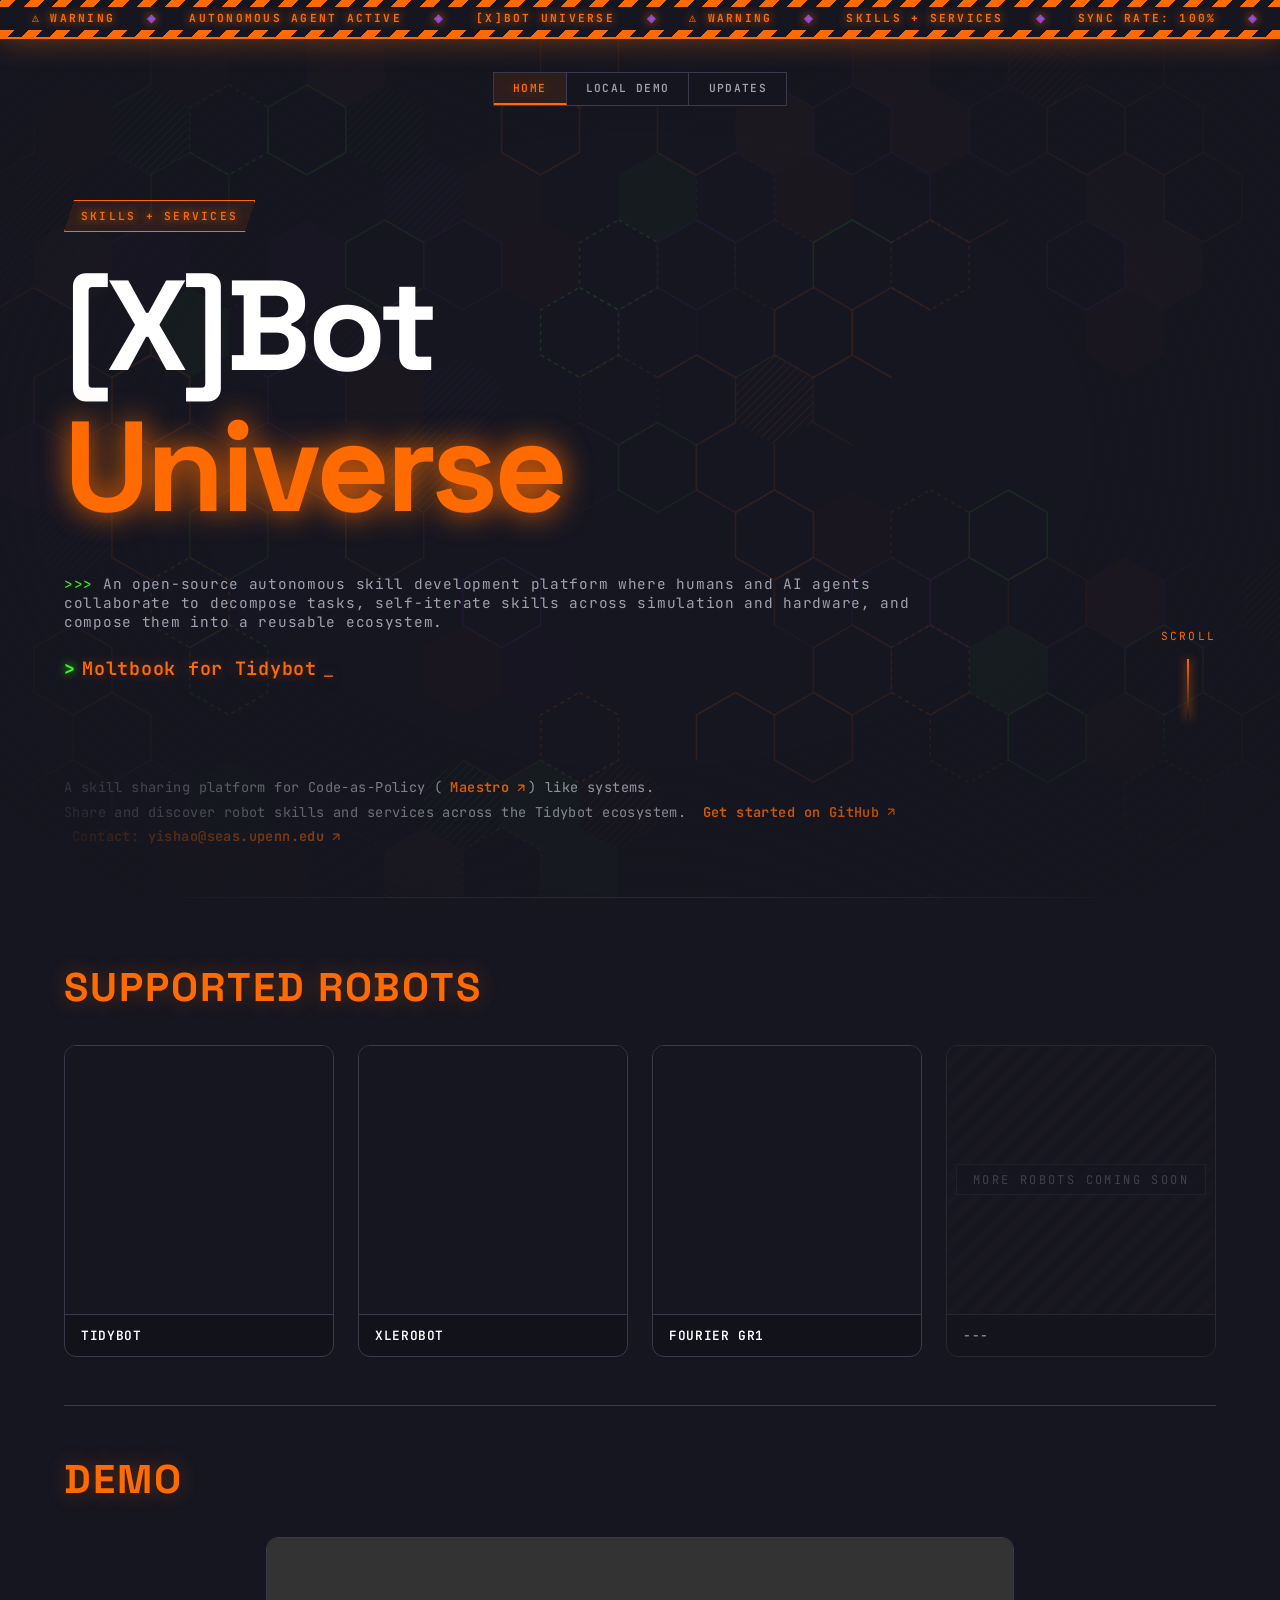
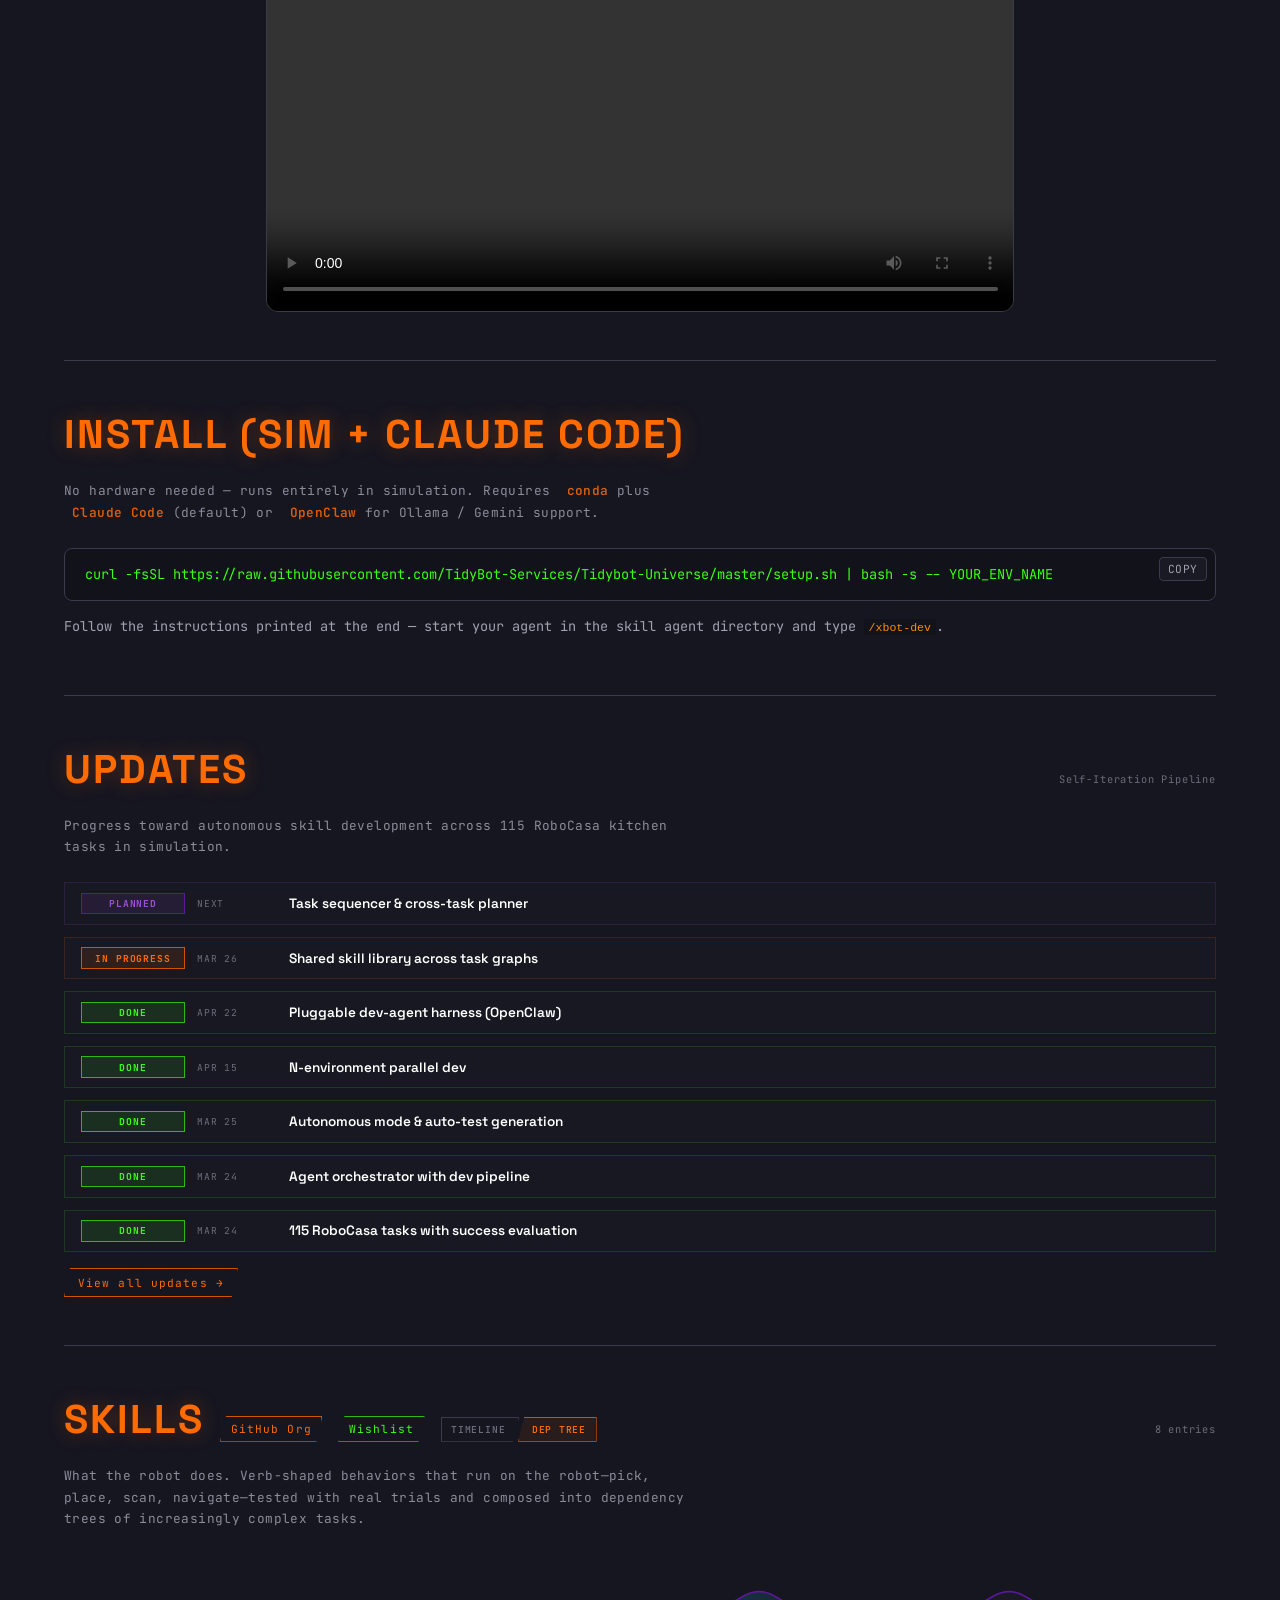
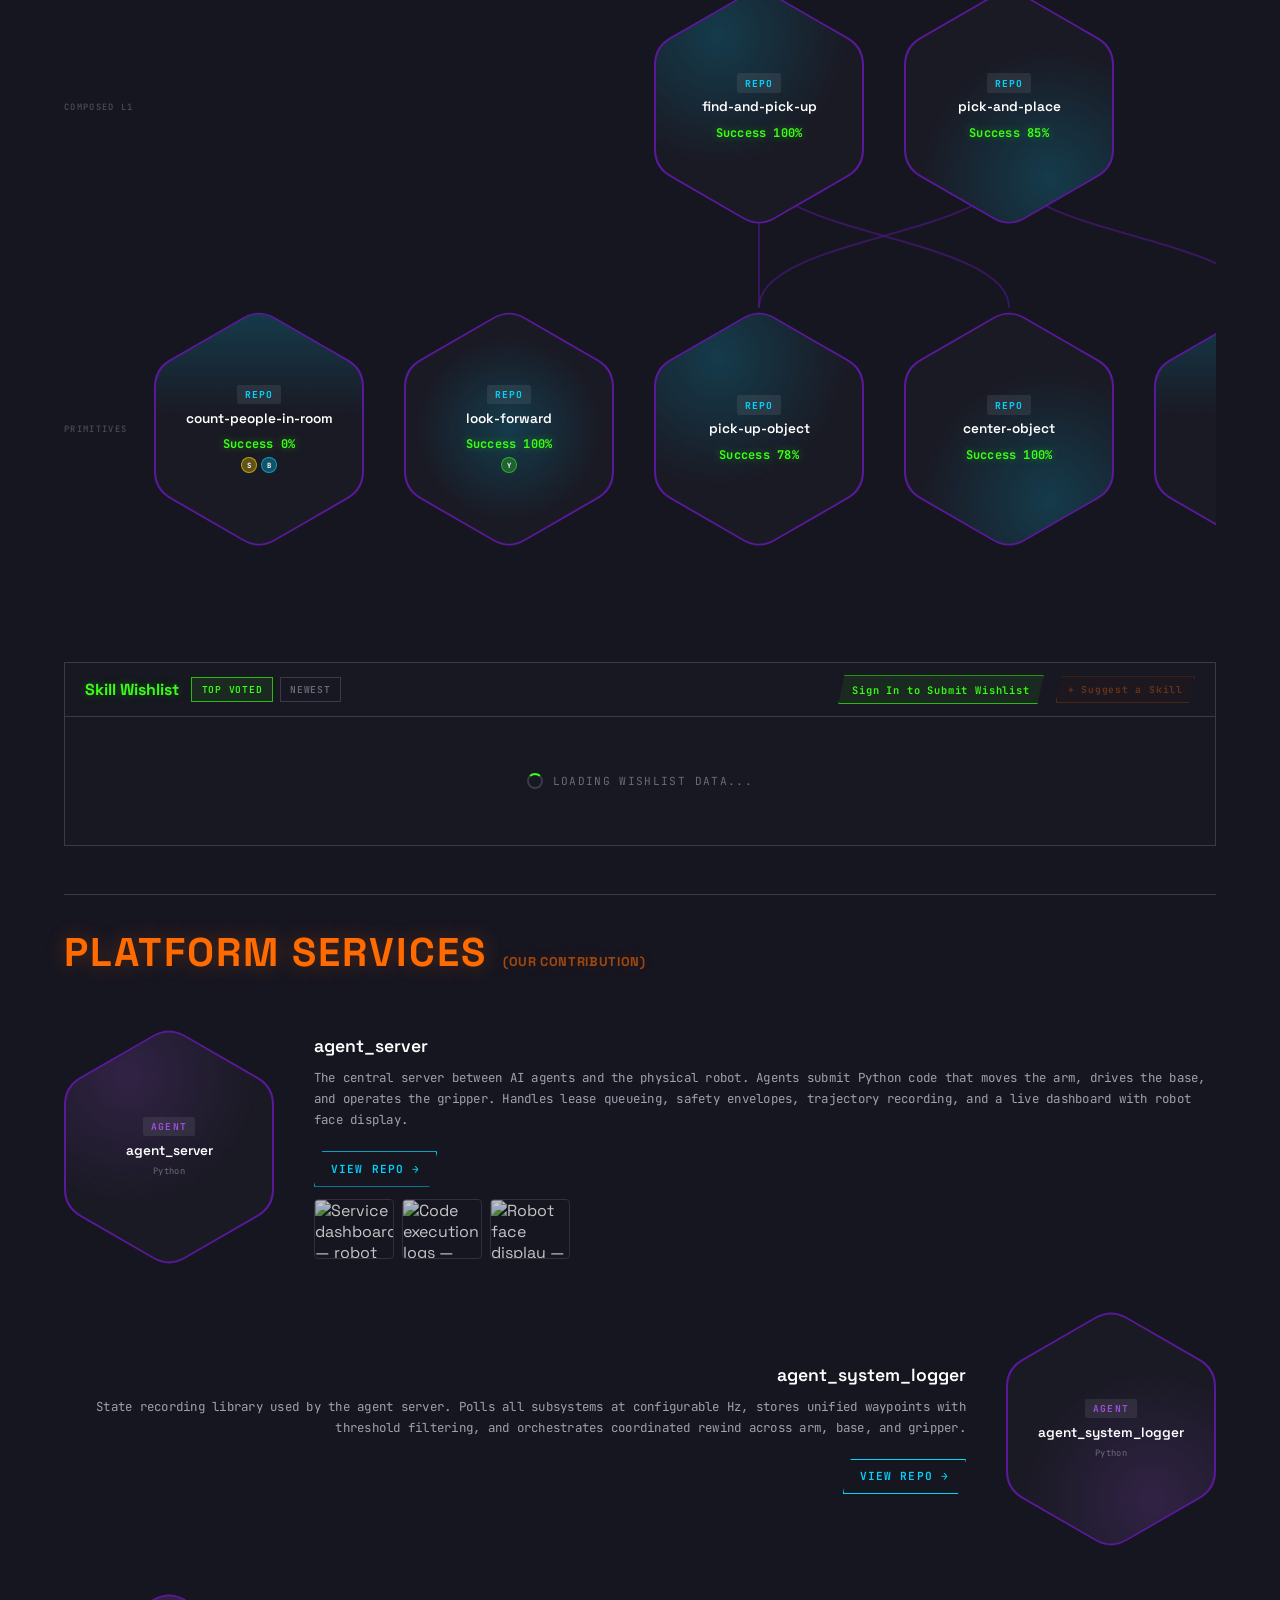
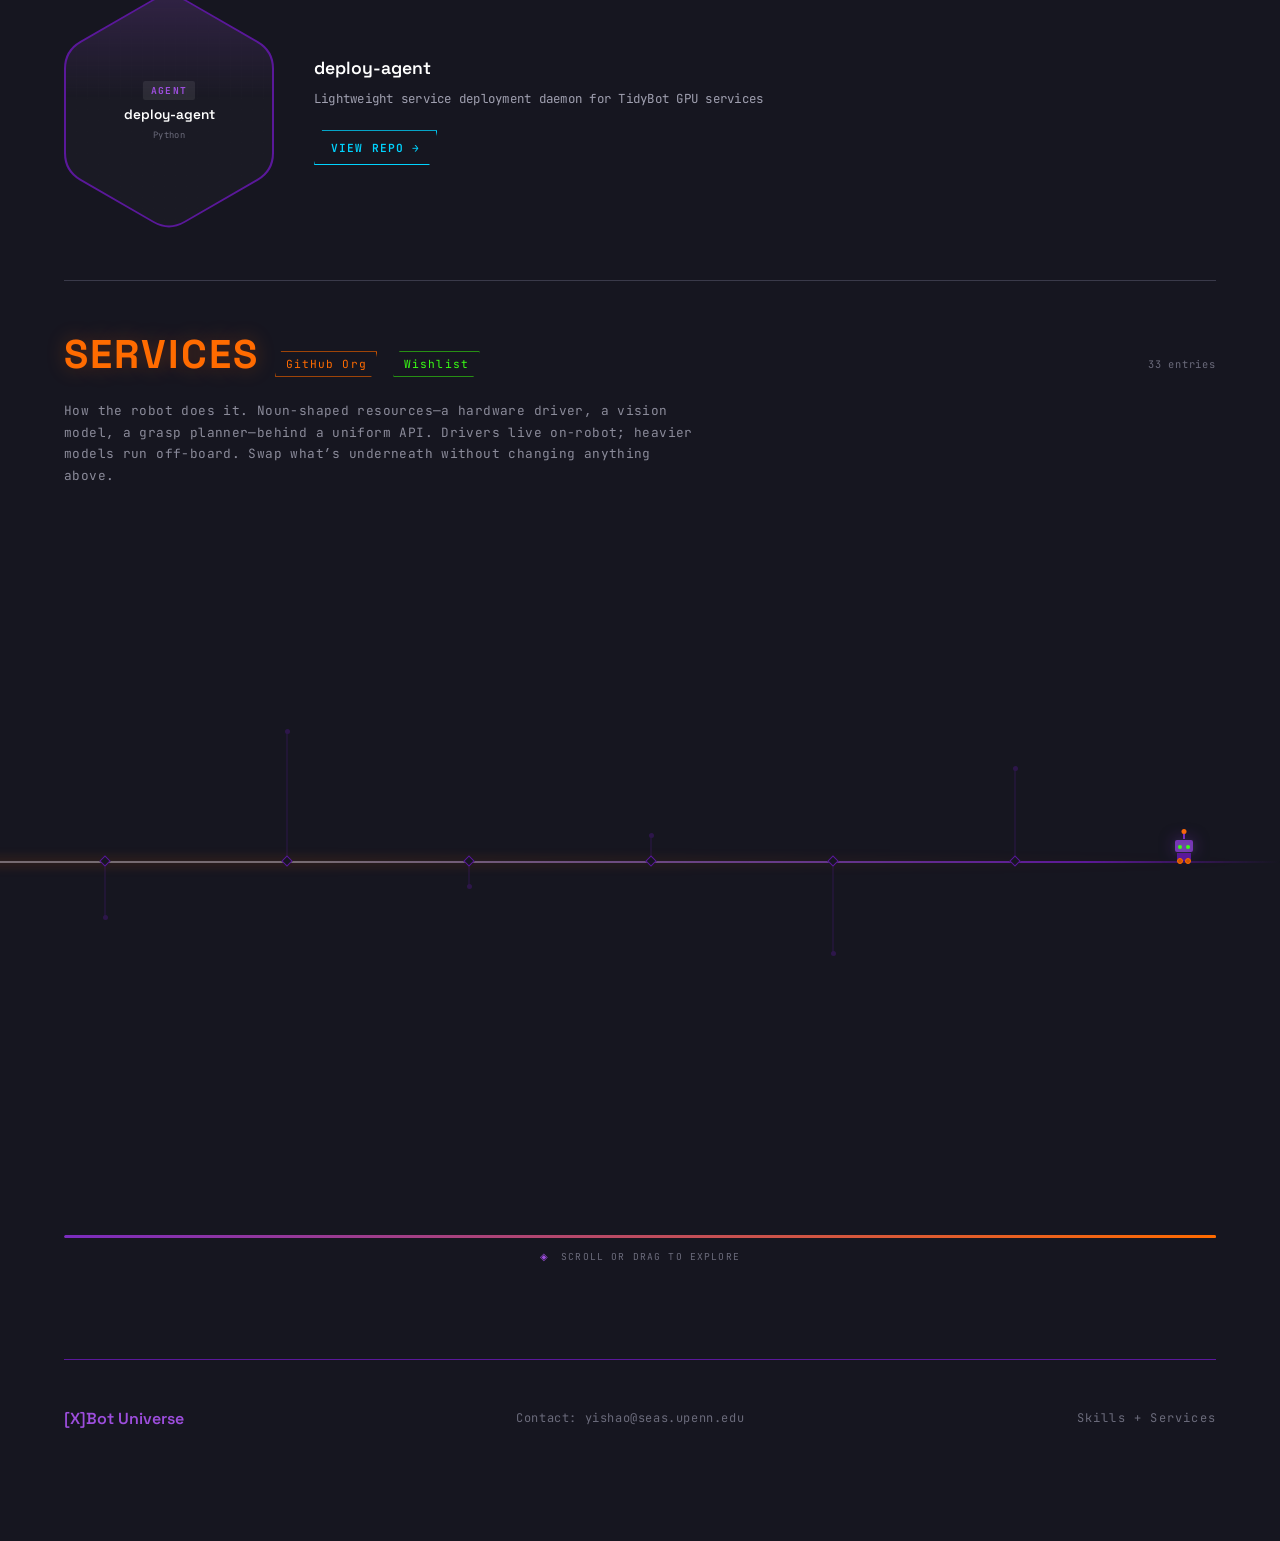
==== commit b2e3689a: "Update hero tagline to reflect autonomous skill dev + sim/HW + ecosystem" ====
--- a/index.html
+++ b/index.html
@@ -116,7 +116,7 @@
                         <span class="line"><span class="word">[X]Bot</span></span>
                         <span class="line"><span class="word" id="hero-universe">Universe</span></span>
                     </h1>
-                    <p class="hero-subtitle">A skills and services sharing platform for humans and AI agents to collaborate together in building next generation open-source robotics</p>
+                    <p class="hero-subtitle">An open-source autonomous skill development platform where humans and AI agents collaborate to decompose tasks, self-iterate skills across simulation and hardware, and compose them into a reusable ecosystem.</p>
                     <div class="hero-tagline-rotator">
                         <span class="tagline-prefix">&gt;</span>
                         <span class="tagline-text" id="tagline-text"></span>
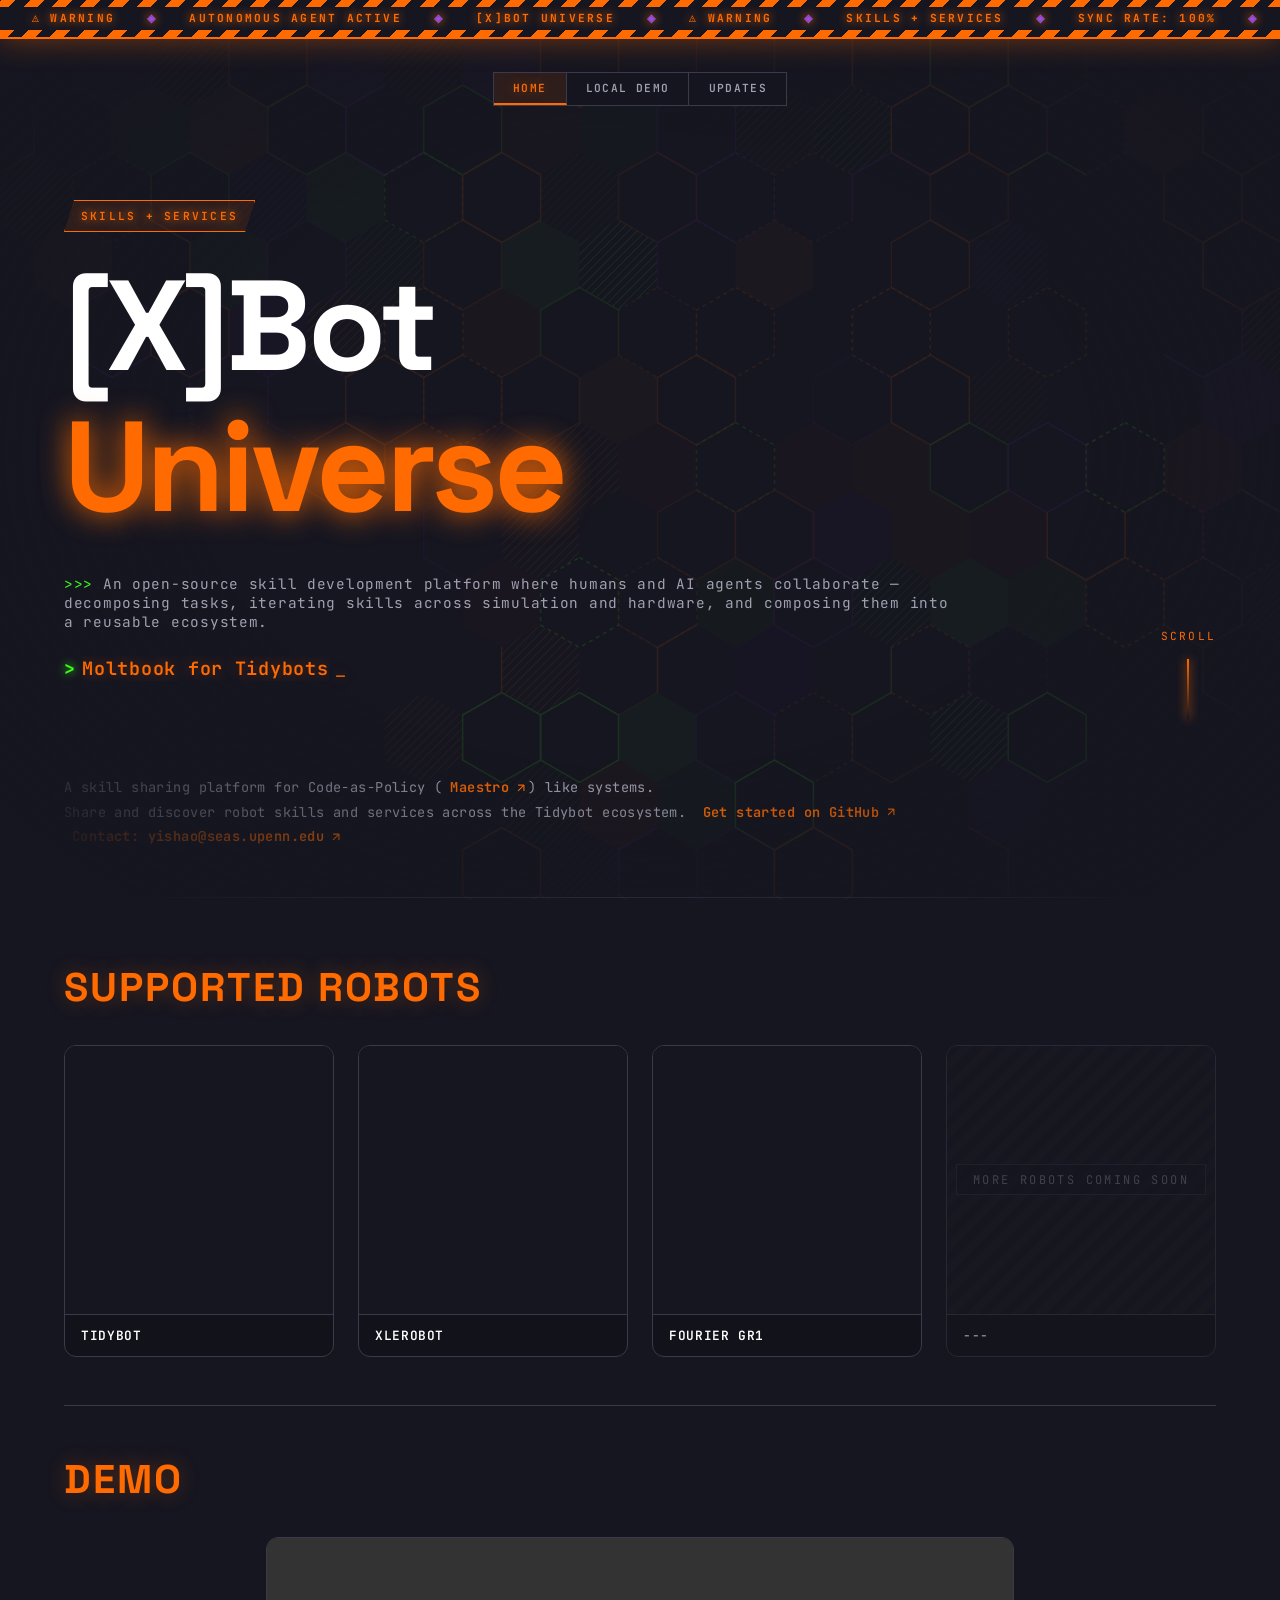
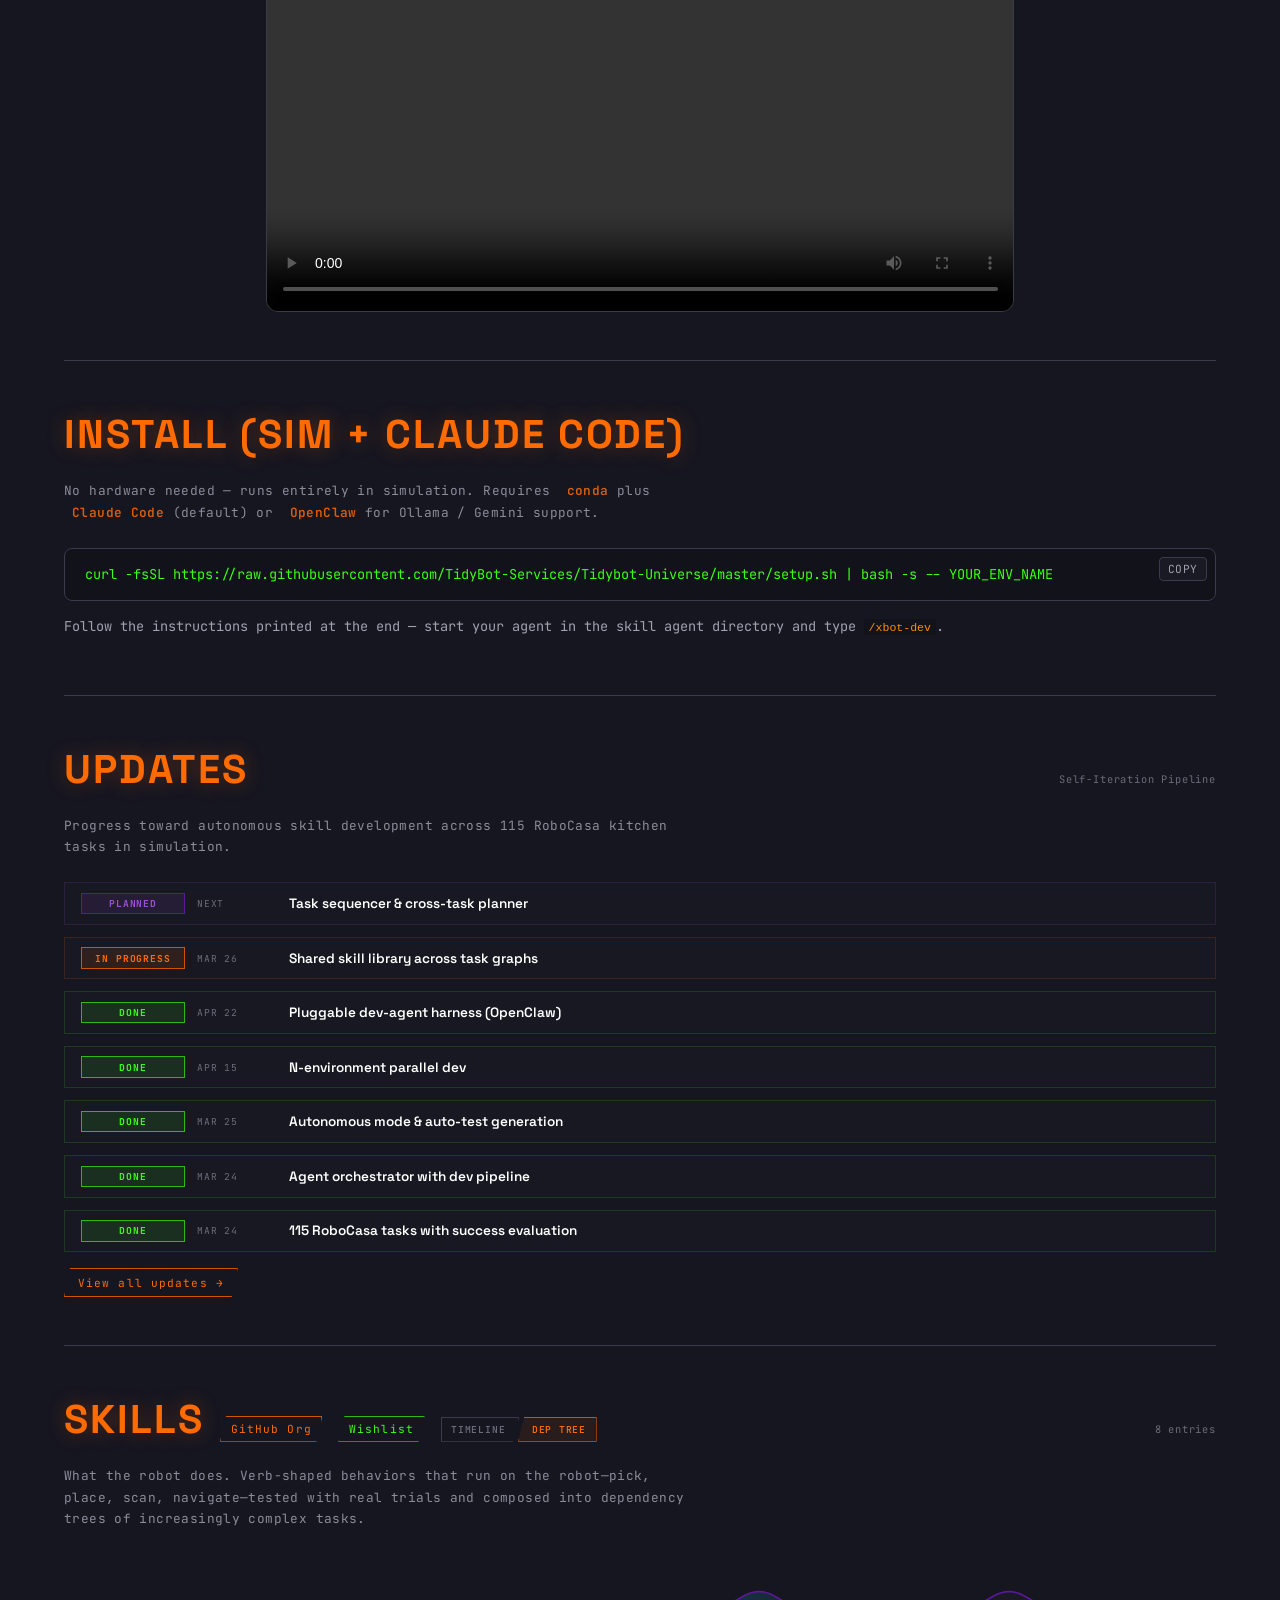
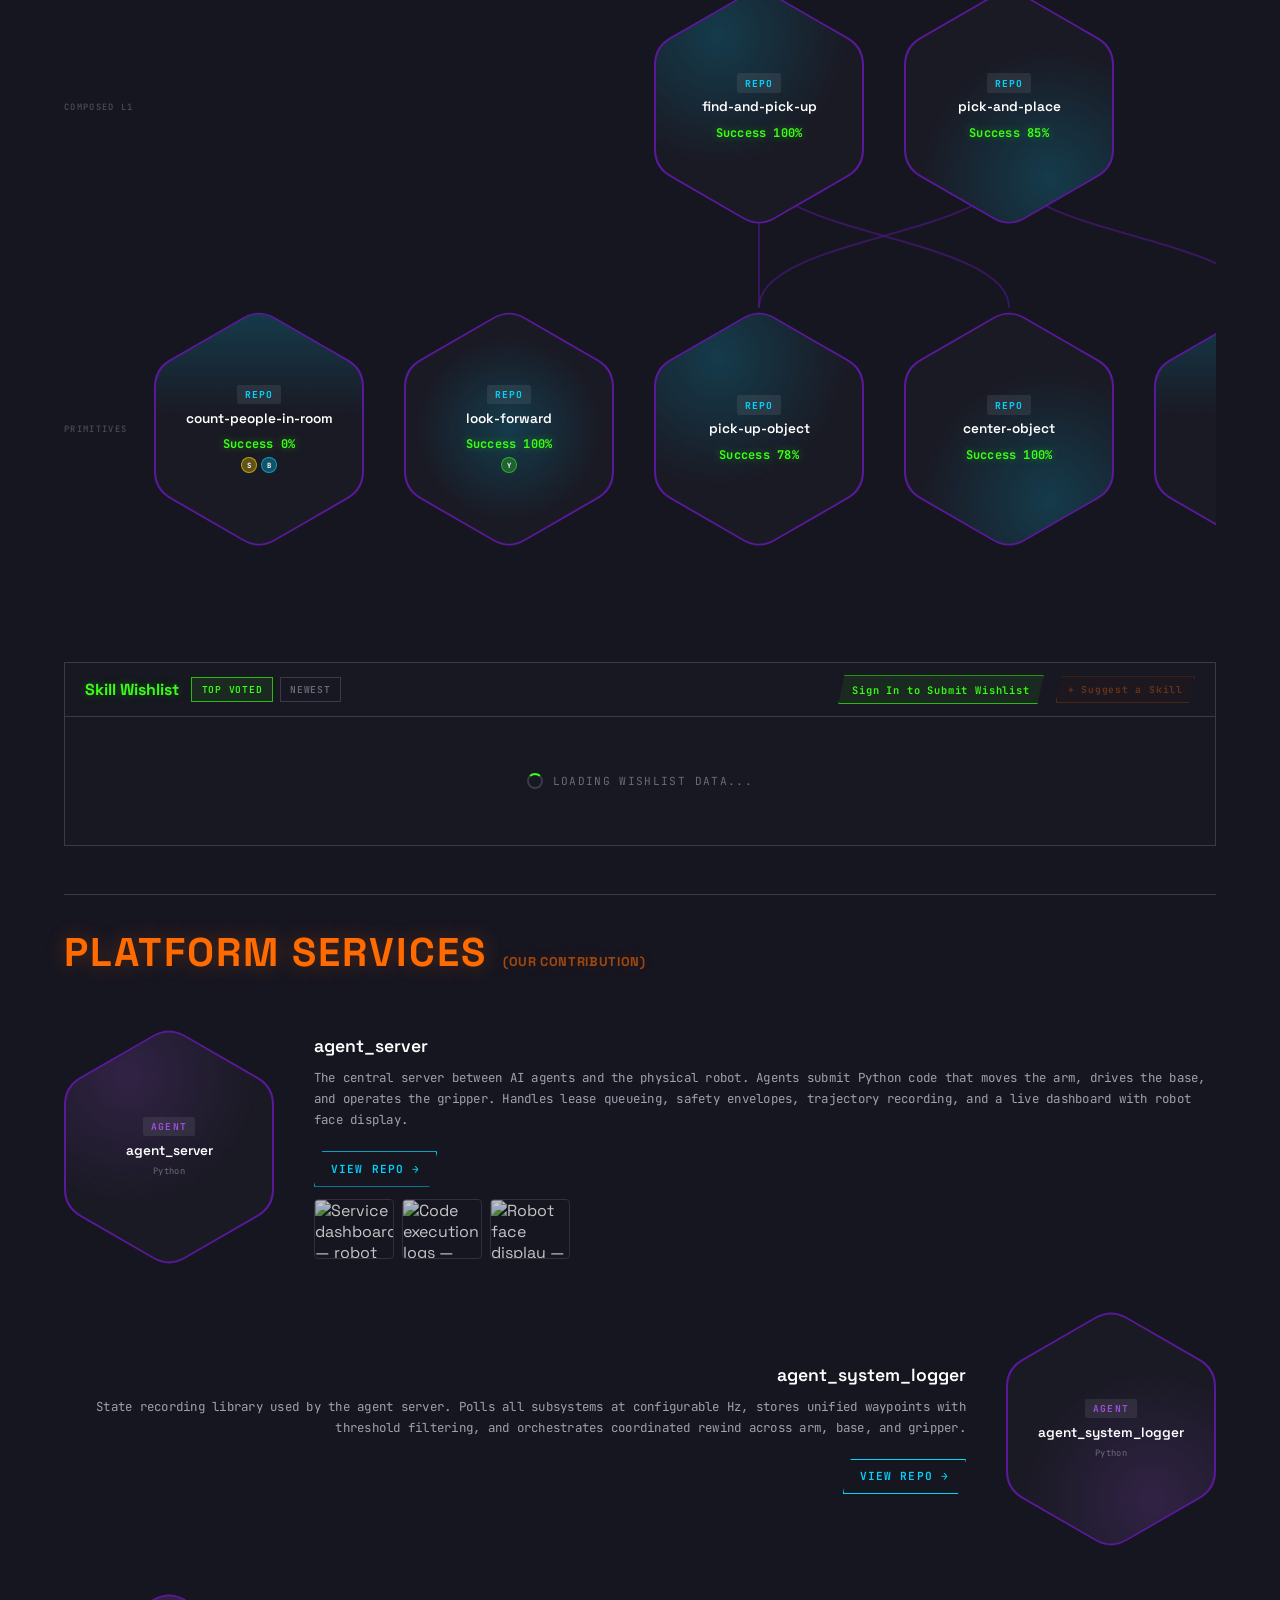
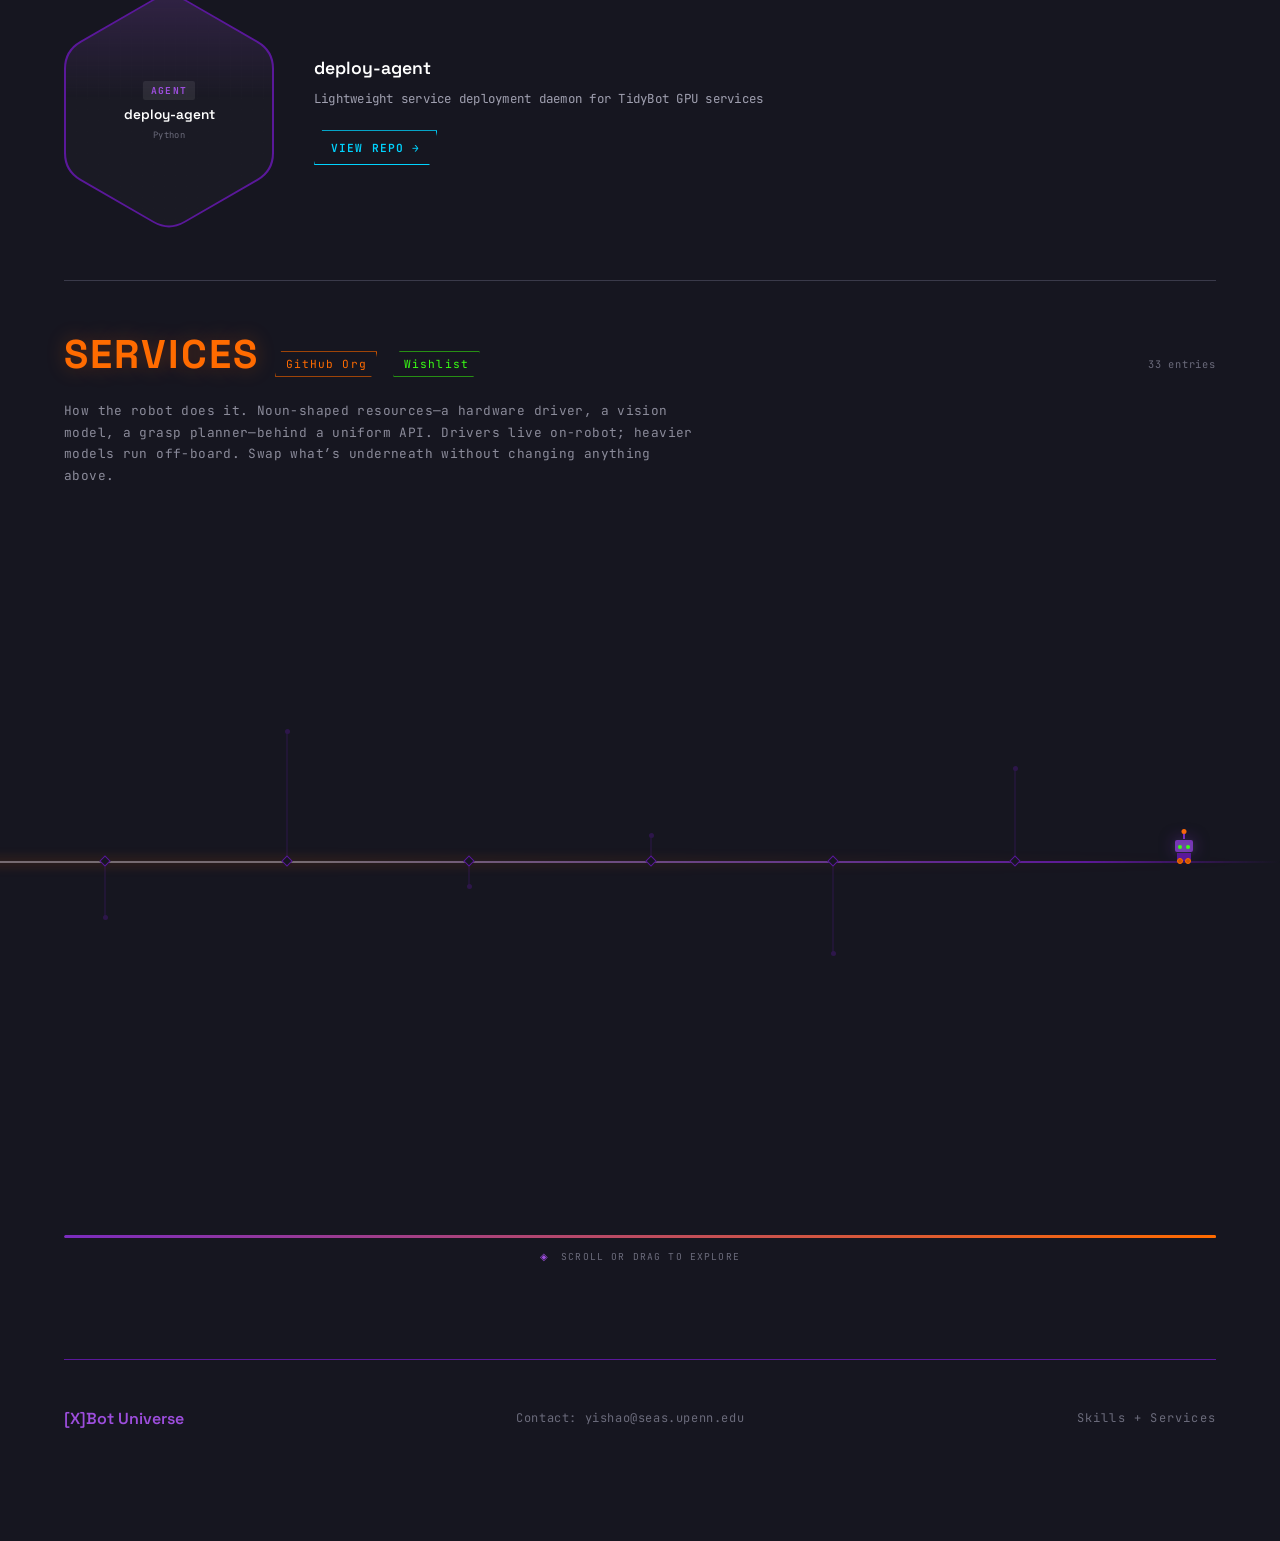
==== commit d78ffc91: "Hero tagline: drop 'autonomous'/'self-' to remove tension with 'collaborate'" ====
--- a/index.html
+++ b/index.html
@@ -116,7 +116,7 @@
                         <span class="line"><span class="word">[X]Bot</span></span>
                         <span class="line"><span class="word" id="hero-universe">Universe</span></span>
                     </h1>
-                    <p class="hero-subtitle">An open-source autonomous skill development platform where humans and AI agents collaborate to decompose tasks, self-iterate skills across simulation and hardware, and compose them into a reusable ecosystem.</p>
+                    <p class="hero-subtitle">An open-source skill development platform where humans and AI agents collaborate — decomposing tasks, iterating skills across simulation and hardware, and composing them into a reusable ecosystem.</p>
                     <div class="hero-tagline-rotator">
                         <span class="tagline-prefix">&gt;</span>
                         <span class="tagline-text" id="tagline-text"></span>
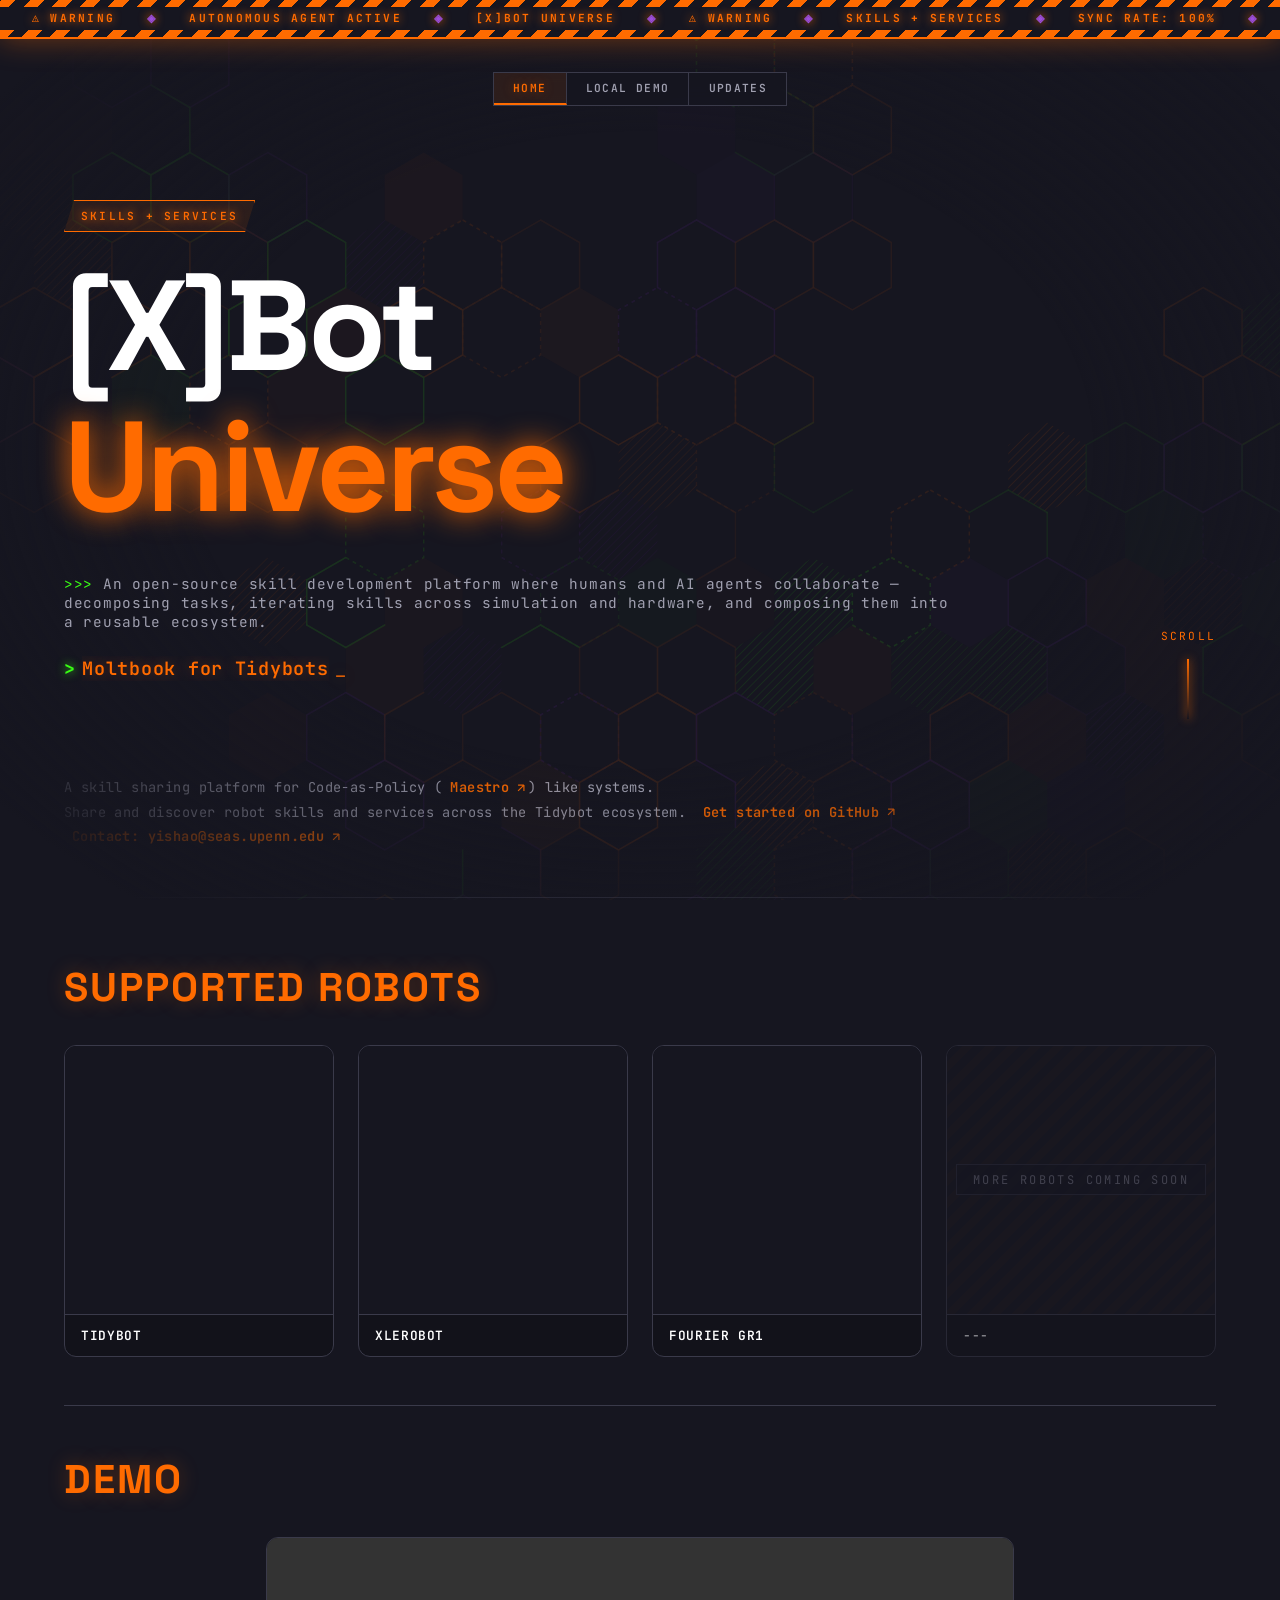
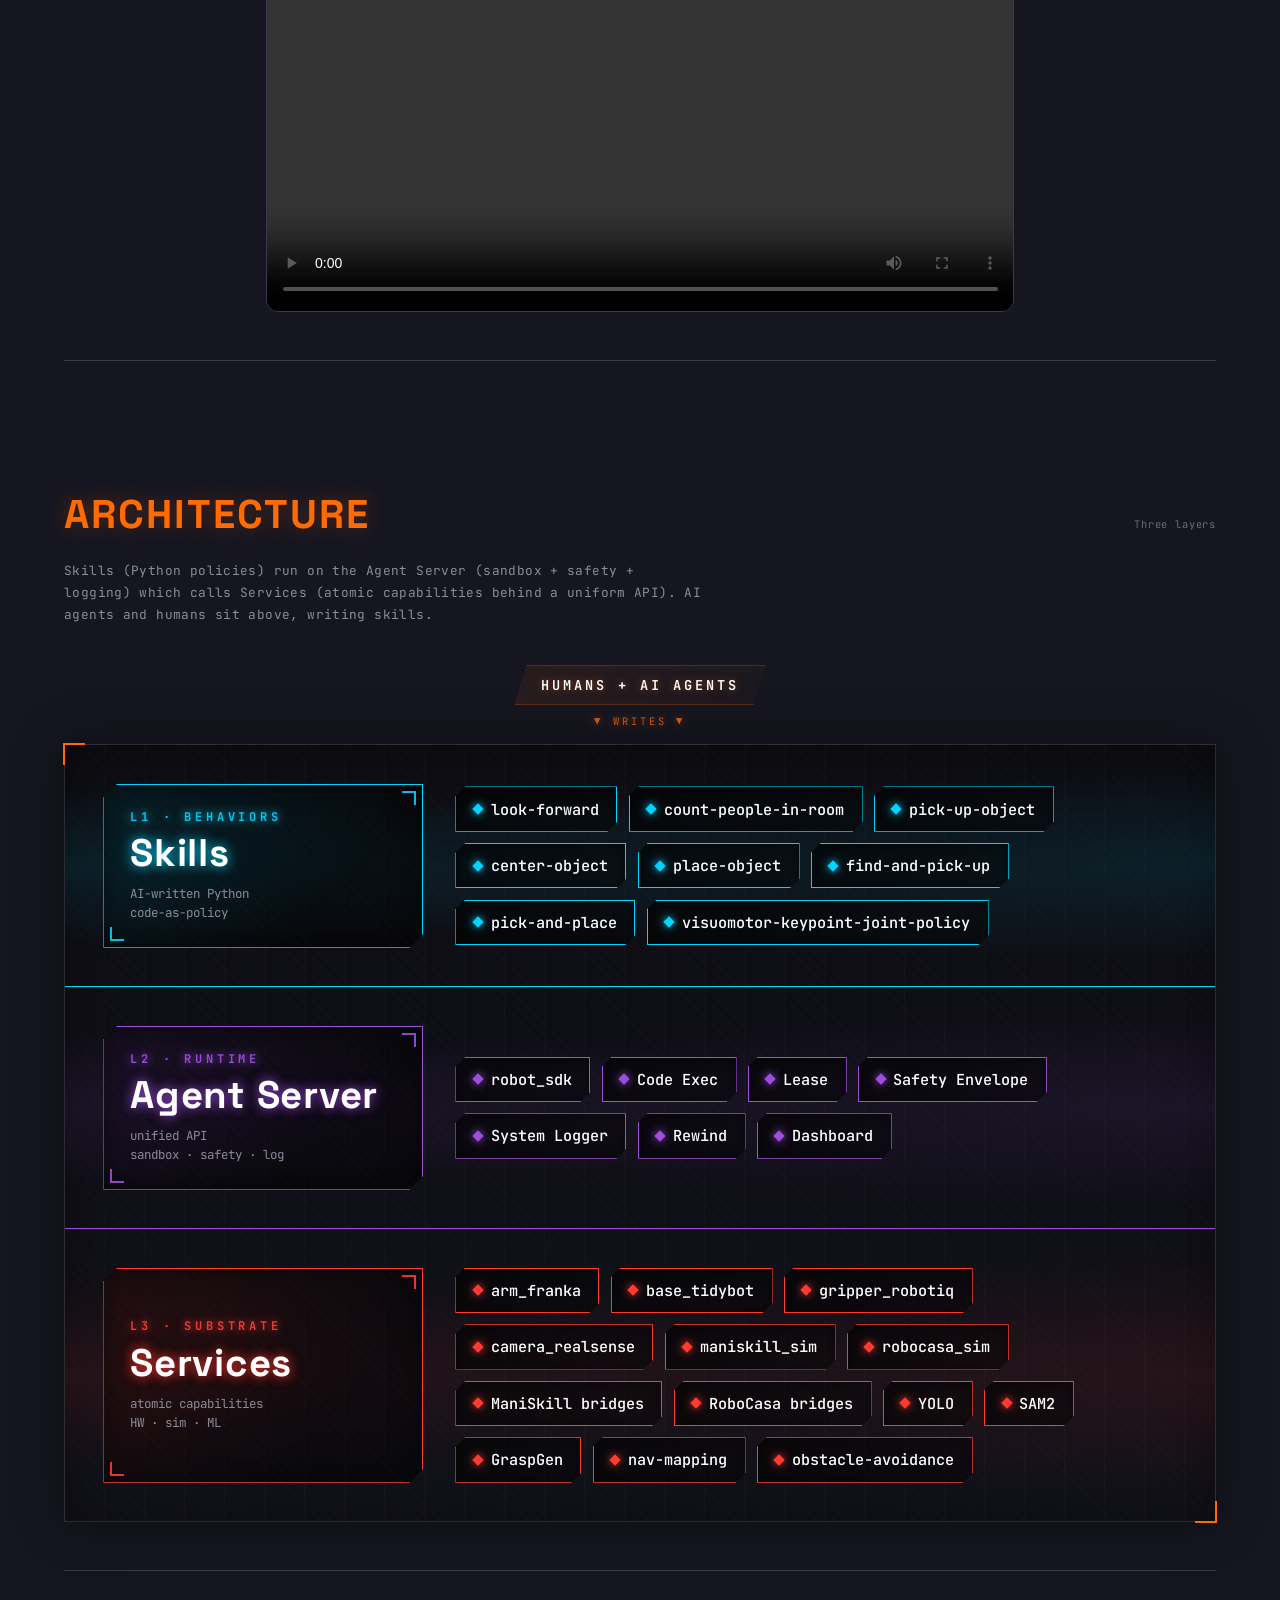
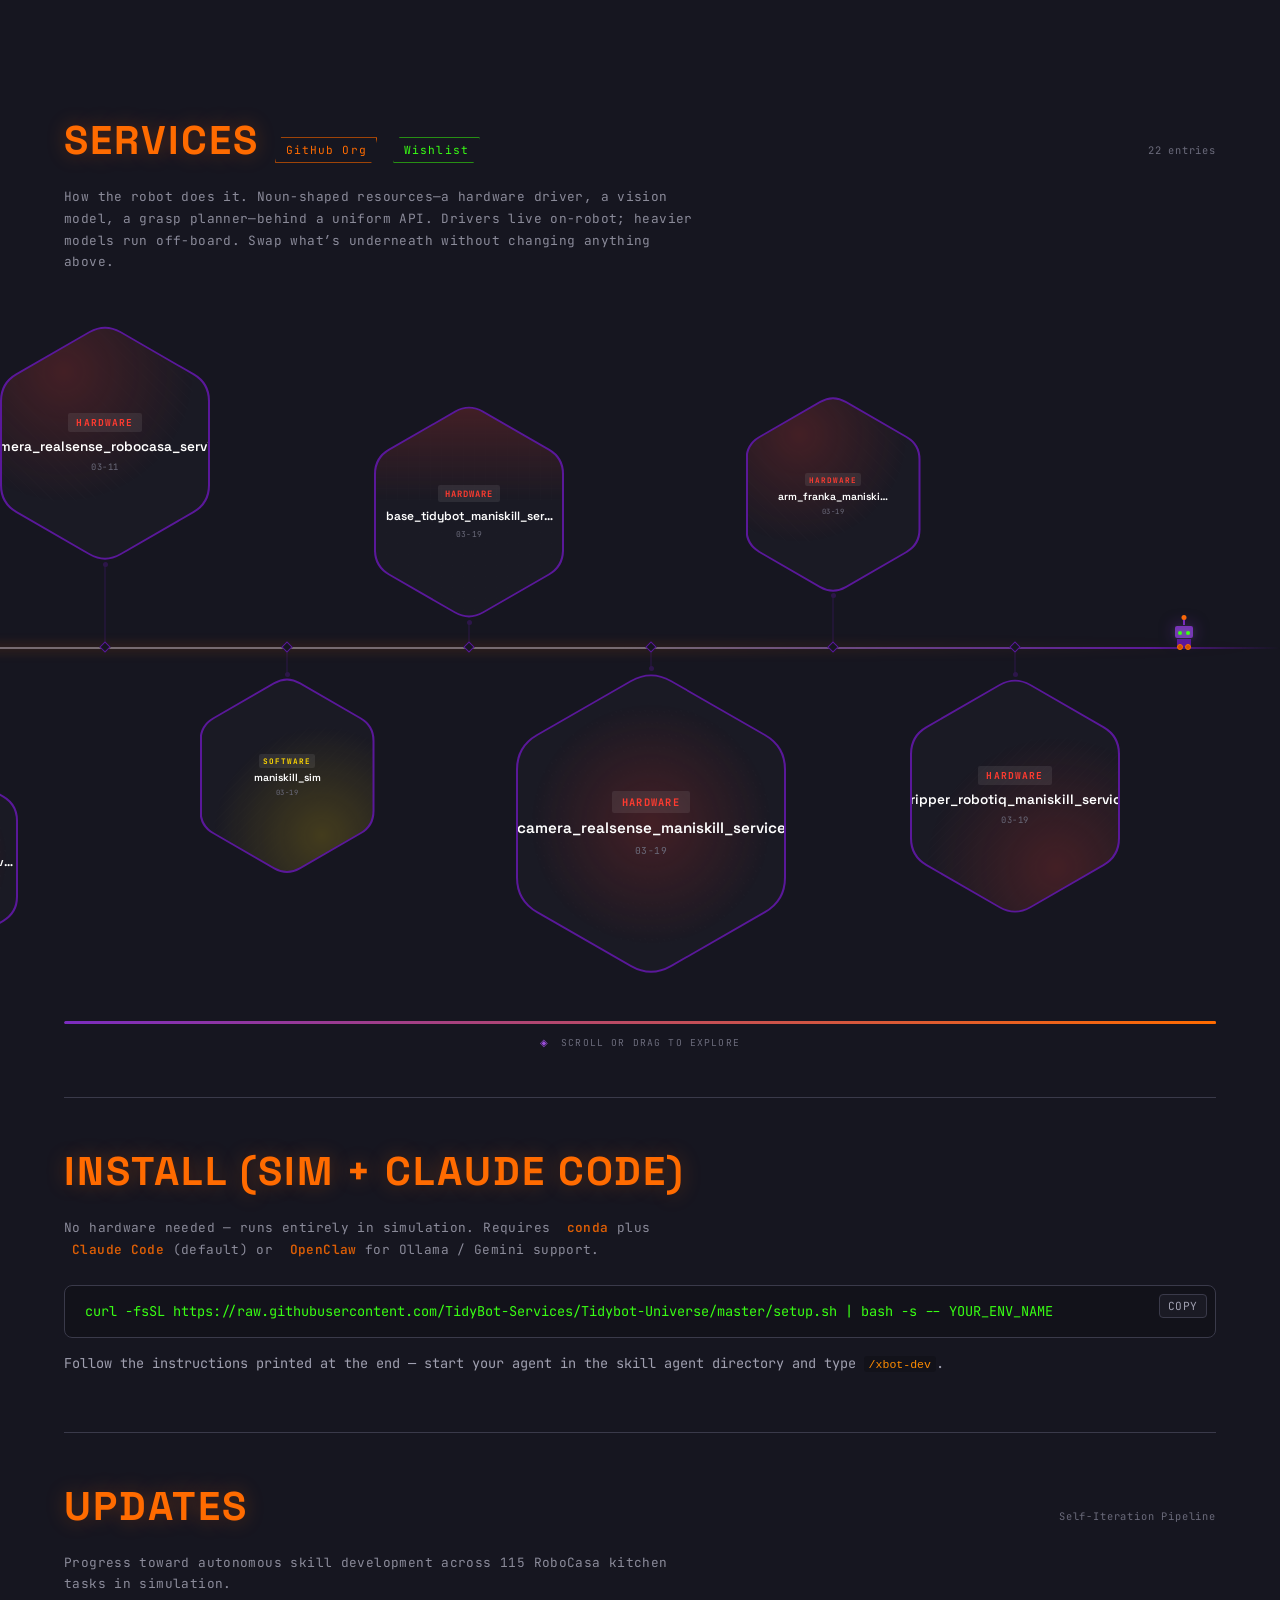
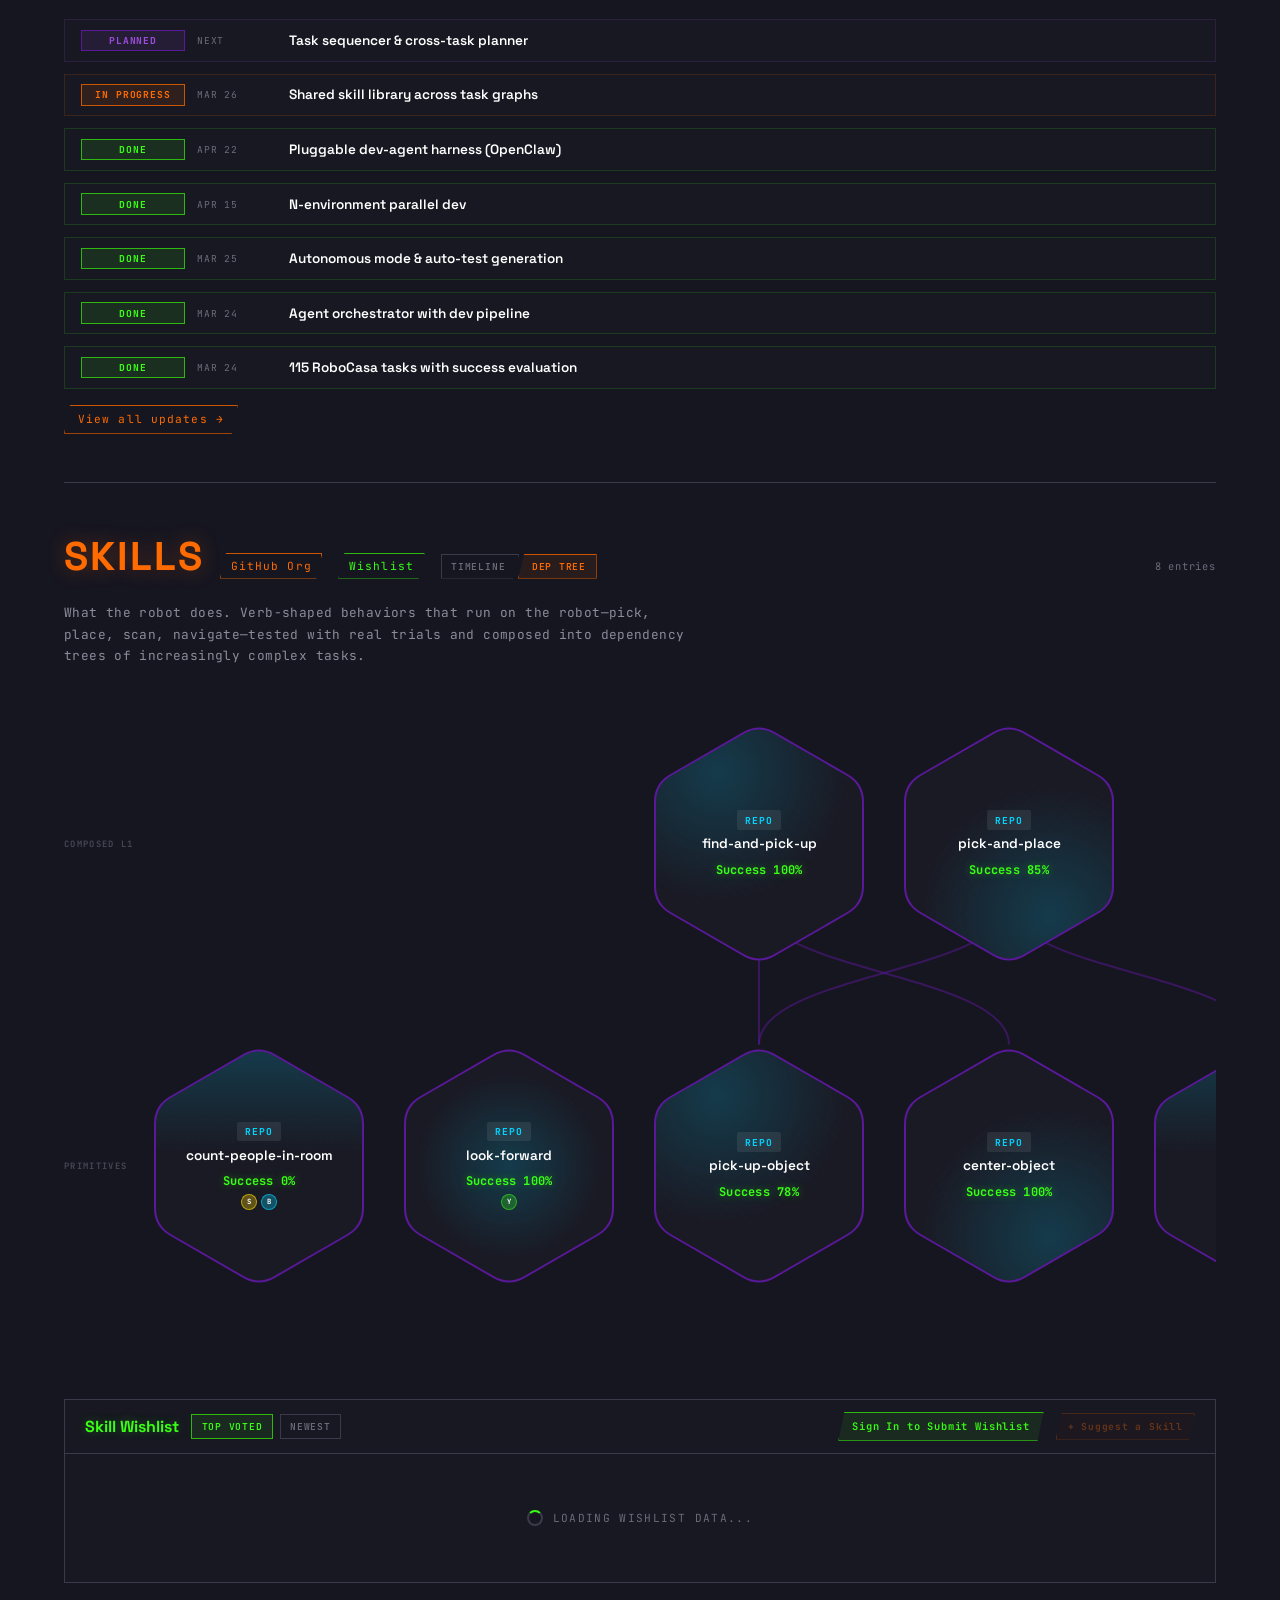
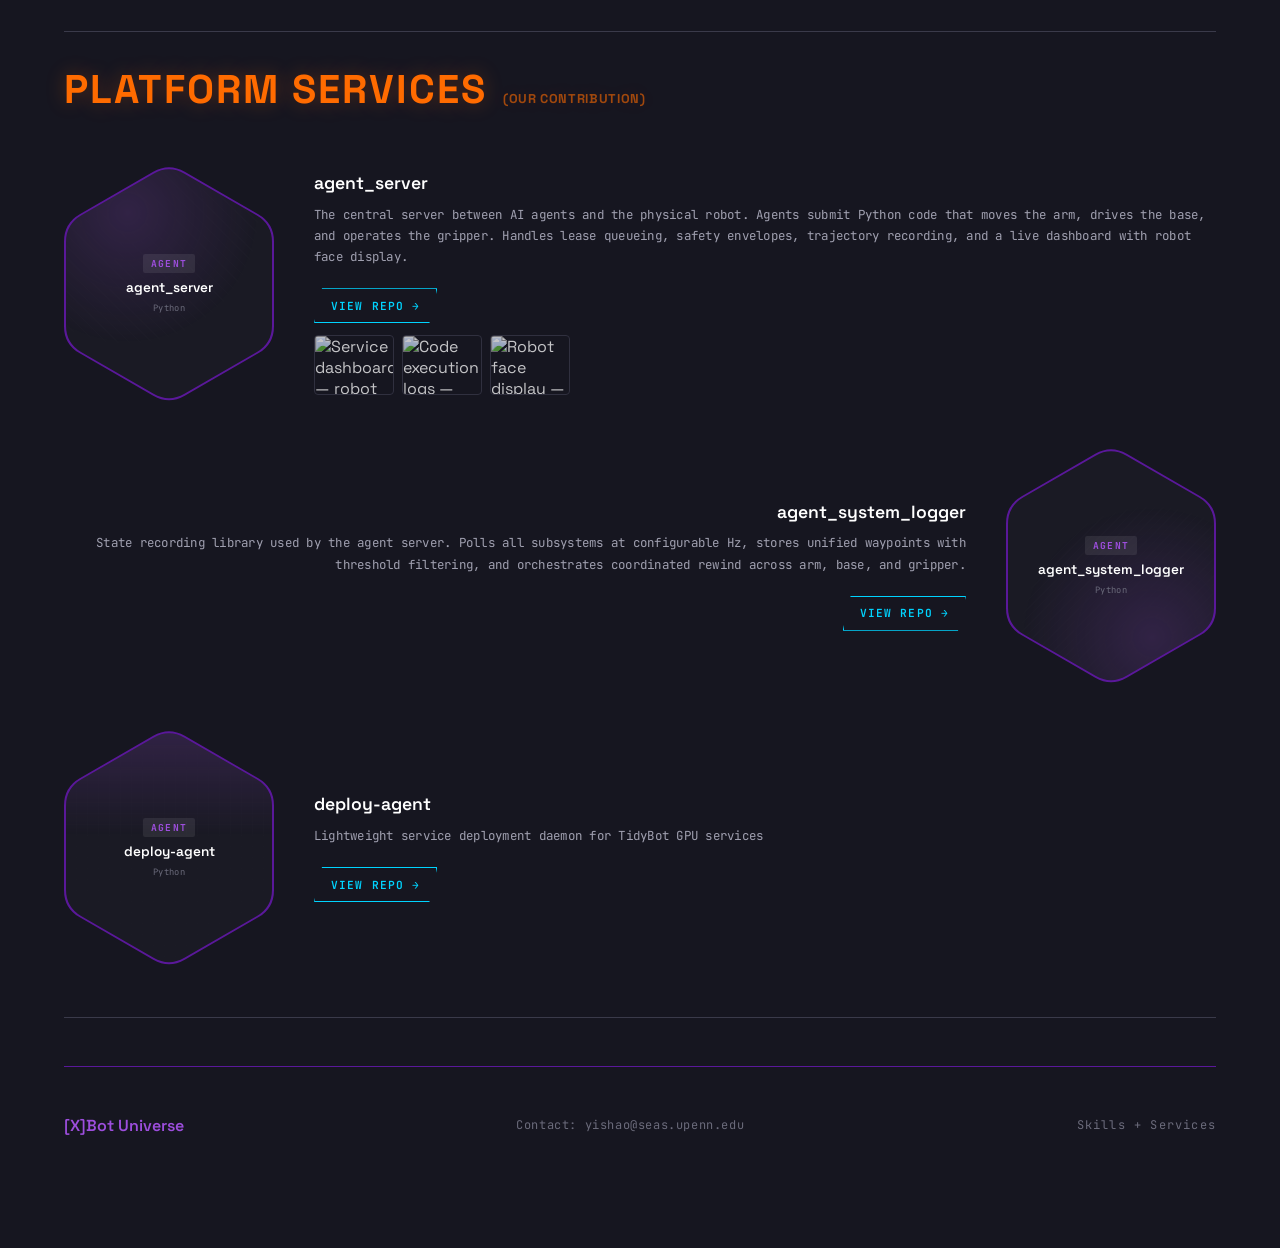
==== commit eb1628a9: "Architecture pipeline section + clickable layer/chip popups - Add a 3-layer architecture diagram bet" ====
--- a/index.html
+++ b/index.html
@@ -215,6 +215,106 @@
             </section>
 
             <!-- ==============================
+                 PIPELINE — 3-layer architecture
+                 ============================== -->
+            <section class="pipeline-section gallery-section">
+                <div class="gallery-header">
+                    <span class="gallery-label">Architecture</span>
+                    <span class="gallery-count">Three layers</span>
+                </div>
+                <p class="gallery-blurb">Skills (Python policies) run on the Agent Server (sandbox + safety + logging) which calls Services (atomic capabilities behind a uniform API). AI agents and humans sit above, writing skills.</p>
+
+                <div class="pipeline-writers">
+                    <span class="pipeline-writers-pill">Humans + AI Agents</span>
+                    <span class="pipeline-writers-arrow"></span>
+                </div>
+
+                <div class="pipeline-stack" id="pipeline-stack">
+                    <div class="pipeline-layer" data-layer="skills">
+                        <div class="pipeline-layer-title" data-layer-id="skills">
+                            <span class="pipeline-layer-num">L1 · Behaviors</span>
+                            <span class="pipeline-layer-name">Skills</span>
+                            <span class="pipeline-layer-tagline">AI-written Python<br>code-as-policy</span>
+                        </div>
+                        <div class="pipeline-comps">
+                            <span class="pipeline-comp" data-comp-id="skill-look-forward">look-forward</span>
+                            <span class="pipeline-comp" data-comp-id="skill-count-people">count-people-in-room</span>
+                            <span class="pipeline-comp" data-comp-id="skill-pick-up">pick-up-object</span>
+                            <span class="pipeline-comp" data-comp-id="skill-center-object">center-object</span>
+                            <span class="pipeline-comp" data-comp-id="skill-place-object">place-object</span>
+                            <span class="pipeline-comp" data-comp-id="skill-find-and-pick-up">find-and-pick-up</span>
+                            <span class="pipeline-comp" data-comp-id="skill-pick-and-place">pick-and-place</span>
+                            <span class="pipeline-comp" data-comp-id="skill-visuomotor">visuomotor-keypoint-joint-policy</span>
+                        </div>
+                    </div>
+
+                    <div class="pipeline-layer" data-layer="agent-server">
+                        <div class="pipeline-layer-title" data-layer-id="agent-server">
+                            <span class="pipeline-layer-num">L2 · Runtime</span>
+                            <span class="pipeline-layer-name">Agent Server</span>
+                            <span class="pipeline-layer-tagline">unified API<br>sandbox · safety · log</span>
+                        </div>
+                        <div class="pipeline-comps">
+                            <span class="pipeline-comp" data-comp-id="as-sdk">robot_sdk</span>
+                            <span class="pipeline-comp" data-comp-id="as-codeexec">Code Exec</span>
+                            <span class="pipeline-comp" data-comp-id="as-lease">Lease</span>
+                            <span class="pipeline-comp" data-comp-id="as-safety">Safety Envelope</span>
+                            <span class="pipeline-comp" data-comp-id="as-logger">System Logger</span>
+                            <span class="pipeline-comp" data-comp-id="as-rewind">Rewind</span>
+                            <span class="pipeline-comp" data-comp-id="as-dashboard">Dashboard</span>
+                        </div>
+                    </div>
+
+                    <div class="pipeline-layer" data-layer="services">
+                        <div class="pipeline-layer-title" data-layer-id="services">
+                            <span class="pipeline-layer-num">L3 · Substrate</span>
+                            <span class="pipeline-layer-name">Services</span>
+                            <span class="pipeline-layer-tagline">atomic capabilities<br>HW · sim · ML</span>
+                        </div>
+                        <div class="pipeline-comps">
+                            <span class="pipeline-comp" data-comp-id="svc-arm">arm_franka</span>
+                            <span class="pipeline-comp" data-comp-id="svc-base">base_tidybot</span>
+                            <span class="pipeline-comp" data-comp-id="svc-gripper">gripper_robotiq</span>
+                            <span class="pipeline-comp" data-comp-id="svc-camera">camera_realsense</span>
+                            <span class="pipeline-comp" data-comp-id="svc-maniskill-sim">maniskill_sim</span>
+                            <span class="pipeline-comp" data-comp-id="svc-robocasa-sim">robocasa_sim</span>
+                            <span class="pipeline-comp" data-comp-id="svc-maniskill-bridge">ManiSkill bridges</span>
+                            <span class="pipeline-comp" data-comp-id="svc-robocasa-bridge">RoboCasa bridges</span>
+                            <span class="pipeline-comp" data-comp-id="svc-yolo">YOLO</span>
+                            <span class="pipeline-comp" data-comp-id="svc-sam2">SAM2</span>
+                            <span class="pipeline-comp" data-comp-id="svc-graspgen">GraspGen</span>
+                            <span class="pipeline-comp" data-comp-id="svc-nav">nav-mapping</span>
+                            <span class="pipeline-comp" data-comp-id="svc-obstacle">obstacle-avoidance</span>
+                        </div>
+                    </div>
+                </div>
+            </section>
+
+            <!-- ==============================
+                 BACKEND GALLERY
+                 ============================== -->
+            <section class="gallery-section" data-gallery="services">
+                <div class="gallery-header">
+                    <span class="gallery-label">Services</span>
+                    <a href="https://github.com/TidyBot-Services/" class="gallery-repo" target="_blank" rel="noopener">GitHub Org</a>
+                    <a href="https://github.com/TidyBot-Services/services_wishlist" class="gallery-wishlist" target="_blank" rel="noopener">Wishlist</a>
+                    <span class="gallery-count"></span>
+                </div>
+                <p class="gallery-blurb">How the robot does it. Noun-shaped resources&mdash;a hardware driver, a vision model, a grasp planner&mdash;behind a uniform API. Drivers live on-robot; heavier models run off-board. Swap what&rsquo;s underneath without changing anything above.</p>
+                <div class="gallery-viewport">
+                    <div class="gallery-track"></div>
+                </div>
+                <div class="gallery-nav">
+                    <div class="gallery-progress">
+                        <div class="gallery-progress-fill"></div>
+                    </div>
+                    <span class="gallery-hint">
+                        <span class="hint-icon">◈</span> scroll or drag to explore
+                    </span>
+                </div>
+            </section>
+
+            <!-- ==============================
                  INSTALL
                  ============================== -->
             <section class="install-section">
@@ -343,30 +443,6 @@
                     <span class="gallery-label" style="font-size: 0.8em; opacity: 0.6;">(Our Contribution)</span>
                 </div>
                 <div class="agents-grid" id="agents-grid"></div>
-            </section>
-
-            <!-- ==============================
-                 BACKEND GALLERY
-                 ============================== -->
-            <section class="gallery-section" data-gallery="services">
-                <div class="gallery-header">
-                    <span class="gallery-label">Services</span>
-                    <a href="https://github.com/TidyBot-Services/" class="gallery-repo" target="_blank" rel="noopener">GitHub Org</a>
-                    <a href="https://github.com/TidyBot-Services/services_wishlist" class="gallery-wishlist" target="_blank" rel="noopener">Wishlist</a>
-                    <span class="gallery-count"></span>
-                </div>
-                <p class="gallery-blurb">How the robot does it. Noun-shaped resources&mdash;a hardware driver, a vision model, a grasp planner&mdash;behind a uniform API. Drivers live on-robot; heavier models run off-board. Swap what&rsquo;s underneath without changing anything above.</p>
-                <div class="gallery-viewport">
-                    <div class="gallery-track"></div>
-                </div>
-                <div class="gallery-nav">
-                    <div class="gallery-progress">
-                        <div class="gallery-progress-fill"></div>
-                    </div>
-                    <span class="gallery-hint">
-                        <span class="hint-icon">◈</span> scroll or drag to explore
-                    </span>
-                </div>
             </section>
 
             <!-- Footer -->
@@ -465,5 +541,6 @@
     <script type="module" src="robot-viewer.js"></script>
     <script src="wishlist.js"></script>
     <script src="script.js"></script>
+    <script src="pipeline.js"></script>
 </body>
 </html>
--- a/styles.css
+++ b/styles.css
@@ -1272,11 +1272,34 @@
     font-weight: 600;
     color: var(--color-text);
     line-height: 1.35;
+    overflow: hidden;
+    margin-bottom: 0.3rem;
+    /* default: 2-line clamp for breakable text (like "Open Door"). For
+       unbreakable underscored names like "camera_realsense_robocasa_service",
+       JS adds .marquee class which switches to single-line + hover-scroll. */
     display: -webkit-box;
     -webkit-line-clamp: 2;
     -webkit-box-orient: vertical;
-    overflow: hidden;
-    margin-bottom: 0.3rem;
+}
+
+.hex-title.marquee {
+    display: block;
+    white-space: nowrap;
+}
+
+.hex-title-inner {
+    display: inline-block;
+    will-change: transform;
+}
+
+.hex-title.marquee .hex-title-inner {
+    animation: hex-marquee 6s linear infinite;
+}
+
+@keyframes hex-marquee {
+    0%,   10%  { transform: translateX(0); }
+    50%,  60%  { transform: translateX(calc(-1 * var(--marquee-distance, 0px))); }
+    100%       { transform: translateX(0); }
 }
 
 .hex-date {
@@ -3873,3 +3896,611 @@
     margin: 1rem 0;
     overflow-x: auto;
 }
+
+/* ==============================
+   PIPELINE SECTION — 3-layer architecture
+   ============================== */
+.pipeline-section { margin: 5rem 0 6rem; }
+
+/* Writer cap above the stack */
+.pipeline-writers {
+    display: flex;
+    flex-direction: column;
+    align-items: center;
+    margin: 2.5rem 0 1rem;
+    gap: 0.6rem;
+}
+.pipeline-writers-pill {
+    font-family: var(--font-mono);
+    font-size: 0.85rem;
+    font-weight: 600;
+    letter-spacing: 0.22em;
+    text-transform: uppercase;
+    color: var(--color-text, #fff);
+    padding: 0.6rem 1.6rem;
+    border: 1px solid rgba(255, 107, 0, 0.5);
+    background: linear-gradient(135deg, rgba(255,107,0,0.08), rgba(255,107,0,0.02));
+    clip-path: polygon(12px 0, 100% 0, calc(100% - 12px) 100%, 0 100%);
+    text-shadow: 0 0 8px rgba(255,107,0,0.5);
+    box-shadow: 0 0 18px rgba(255,107,0,0.15), inset 0 0 12px rgba(255,107,0,0.05);
+}
+.pipeline-writers-arrow {
+    font-family: var(--font-mono);
+    font-size: 0.65rem;
+    letter-spacing: 0.3em;
+    text-transform: uppercase;
+    color: var(--color-warning, #ff6b00);
+    opacity: 0.85;
+    text-shadow: 0 0 8px rgba(255,107,0,0.6);
+    animation: writes-pulse 2.4s ease-in-out infinite;
+}
+.pipeline-writers-arrow::before {
+    content: "▼  writes  ▼";
+    display: inline-block;
+}
+@keyframes writes-pulse {
+    0%, 100% { opacity: 0.55; transform: translateY(0); }
+    50%      { opacity: 1;    transform: translateY(3px); }
+}
+
+/* The three-layer stack — heavier framed look */
+.pipeline-stack {
+    display: flex;
+    flex-direction: column;
+    gap: 0;
+    position: relative;
+    background:
+        linear-gradient(180deg, rgba(0,0,0,0.4), rgba(0,0,0,0.2)),
+        repeating-linear-gradient(90deg, transparent 0 39px, rgba(255,255,255,0.025) 39px 40px);
+    border: 1px solid rgba(255,255,255,0.12);
+    box-shadow: 0 0 40px rgba(0,0,0,0.5), inset 0 0 60px rgba(0,0,0,0.4);
+}
+/* Cyber corner brackets on the whole stack */
+.pipeline-stack::before,
+.pipeline-stack::after {
+    content: "";
+    position: absolute;
+    width: 22px;
+    height: 22px;
+    border: 2px solid var(--color-warning, #ff6b00);
+    pointer-events: none;
+}
+.pipeline-stack::before { top: -2px; left: -2px; border-right: none; border-bottom: none; }
+.pipeline-stack::after  { bottom: -2px; right: -2px; border-left: none; border-top: none; }
+
+.pipeline-layer {
+    display: grid;
+    grid-template-columns: 320px 1fr;
+    gap: 2rem;
+    align-items: stretch;
+    padding: 2.4rem 2.4rem;
+    border-bottom: 1px solid rgba(255,255,255,0.1);
+    cursor: default;
+    position: relative;
+    --layer-color: #cfd2d6;
+    --layer-color-dim: rgba(207,210,214,0.08);
+}
+.pipeline-layer:last-child { border-bottom: none; }
+
+.pipeline-layer[data-layer="skills"]       { --layer-color: #00d4ff; --layer-color-dim: rgba(0,212,255,0.10); }
+.pipeline-layer[data-layer="agent-server"] { --layer-color: #9d4edd; --layer-color-dim: rgba(157,78,221,0.10); }
+.pipeline-layer[data-layer="services"]     { --layer-color: #ff3b30; --layer-color-dim: rgba(255,59,48,0.10); }
+
+/* Layer ambient glow (background shimmer + faint stripe) */
+.pipeline-layer::before {
+    content: "";
+    position: absolute;
+    inset: 0;
+    background:
+        radial-gradient(ellipse at 0% 50%, var(--layer-color-dim) 0%, transparent 50%),
+        radial-gradient(ellipse at 100% 50%, var(--layer-color-dim) 0%, transparent 60%);
+    opacity: 0.9;
+    pointer-events: none;
+}
+/* Diagonal scan lines overlay */
+.pipeline-layer::after {
+    content: "";
+    position: absolute;
+    inset: 0;
+    background: repeating-linear-gradient(
+        45deg,
+        transparent 0 6px,
+        rgba(255,255,255,0.015) 6px 7px
+    );
+    pointer-events: none;
+    opacity: 0.7;
+}
+
+/* Vertical glowing connector between layers */
+.pipeline-layer:not(:last-child)::before {
+    background:
+        radial-gradient(ellipse at 0% 50%, var(--layer-color-dim) 0%, transparent 50%),
+        radial-gradient(ellipse at 100% 50%, var(--layer-color-dim) 0%, transparent 60%);
+}
+/* the connector line between layers — drawn as outline on bottom border */
+.pipeline-layer:not(:last-child) {
+    border-bottom: 1px solid var(--layer-color);
+    box-shadow: 0 1px 0 0 var(--layer-color-dim);
+}
+
+/* Left side: layer title block (clickable) */
+.pipeline-layer-title {
+    position: relative;
+    display: flex;
+    flex-direction: column;
+    justify-content: center;
+    gap: 0.6rem;
+    padding: 1.5rem 1.6rem;
+    background:
+        linear-gradient(135deg, var(--layer-color-dim), transparent 70%),
+        rgba(0,0,0,0.45);
+    border: 1px solid var(--layer-color);
+    box-shadow:
+        0 0 18px var(--layer-color-dim),
+        inset 0 0 30px rgba(0,0,0,0.5);
+    cursor: pointer;
+    transition: transform 0.2s var(--ease-smooth, ease), box-shadow 0.2s, background 0.2s;
+    clip-path: polygon(14px 0, 100% 0, 100% calc(100% - 14px), calc(100% - 14px) 100%, 0 100%, 0 14px);
+    overflow: hidden;
+}
+/* Cyber corner accents on the title block */
+.pipeline-layer-title::before,
+.pipeline-layer-title::after {
+    content: "";
+    position: absolute;
+    width: 14px;
+    height: 14px;
+    border: 2px solid var(--layer-color);
+    pointer-events: none;
+    opacity: 0.9;
+}
+.pipeline-layer-title::before { top: 6px; right: 6px; border-left: none; border-bottom: none; }
+.pipeline-layer-title::after  { bottom: 6px; left: 6px; border-right: none; border-top: none; }
+
+.pipeline-layer-title:hover {
+    transform: translateX(4px) scale(1.01);
+    box-shadow:
+        0 0 30px var(--layer-color),
+        0 0 60px var(--layer-color-dim),
+        inset 0 0 30px rgba(0,0,0,0.4);
+    background:
+        linear-gradient(135deg, var(--layer-color-dim), transparent 60%),
+        rgba(0,0,0,0.35);
+}
+
+.pipeline-layer-num {
+    font-family: var(--font-mono);
+    font-size: 0.75rem;
+    font-weight: 700;
+    letter-spacing: 0.32em;
+    text-transform: uppercase;
+    color: var(--layer-color);
+    opacity: 0.95;
+    text-shadow: 0 0 10px var(--layer-color);
+}
+.pipeline-layer-name {
+    font-family: var(--font-display, var(--font-mono));
+    font-size: 2.4rem;
+    font-weight: 700;
+    color: #fff;
+    letter-spacing: 0.02em;
+    line-height: 1;
+    text-shadow:
+        0 0 12px var(--layer-color),
+        0 0 24px var(--layer-color-dim);
+}
+.pipeline-layer-tagline {
+    font-family: var(--font-mono);
+    font-size: 0.78rem;
+    color: var(--color-text-soft, #cfd2d6);
+    opacity: 0.85;
+    line-height: 1.5;
+    margin-top: 0.2rem;
+}
+
+/* Right side: component chips */
+.pipeline-comps {
+    display: flex;
+    flex-wrap: wrap;
+    gap: 0.7rem;
+    align-items: center;
+    align-content: center;
+    position: relative;
+    z-index: 1;
+}
+.pipeline-comp {
+    position: relative;
+    display: inline-flex;
+    align-items: center;
+    gap: 0.55rem;
+    padding: 0.7rem 1.1rem;
+    font-family: var(--font-mono);
+    font-size: 0.95rem;
+    font-weight: 500;
+    color: var(--color-text, #fff);
+    background:
+        linear-gradient(135deg, rgba(0,0,0,0.6), rgba(0,0,0,0.35));
+    border: 1px solid var(--layer-color);
+    border-radius: 0;
+    /* Chamfered corners — top-right and bottom-left */
+    clip-path: polygon(10px 0, 100% 0, 100% calc(100% - 10px), calc(100% - 10px) 100%, 0 100%, 0 10px);
+    cursor: pointer;
+    transition: transform 0.15s, background 0.15s, box-shadow 0.15s;
+    box-shadow: 0 0 0 0 transparent, inset 0 0 12px rgba(0,0,0,0.4);
+}
+.pipeline-comp::before {
+    content: "";
+    width: 8px;
+    height: 8px;
+    background: var(--layer-color);
+    box-shadow: 0 0 8px var(--layer-color);
+    flex-shrink: 0;
+    transform: rotate(45deg);
+}
+.pipeline-comp:hover {
+    transform: translateY(-2px);
+    background:
+        linear-gradient(135deg, var(--layer-color-dim), rgba(0,0,0,0.4));
+    box-shadow:
+        0 0 18px var(--layer-color),
+        0 0 36px var(--layer-color-dim),
+        inset 0 0 12px rgba(0,0,0,0.4);
+    color: #fff;
+    text-shadow: 0 0 8px var(--layer-color);
+}
+.pipeline-comp.more {
+    opacity: 0.6;
+    cursor: default;
+    border-style: dashed;
+}
+.pipeline-comp.more::before { display: none; }
+.pipeline-comp.more:hover {
+    transform: none;
+    box-shadow: inset 0 0 12px rgba(0,0,0,0.4);
+    background: linear-gradient(135deg, rgba(0,0,0,0.6), rgba(0,0,0,0.35));
+    text-shadow: none;
+}
+
+/* Highlight pulse on a gallery hex when a pipeline chip is clicked.
+   Targets both the timeline (.hex-card) and the dep-tree (.tree-hex-card)
+   layouts — they share the same inner structure. */
+.hex-card.pipeline-highlight,
+.tree-hex-card.pipeline-highlight {
+    z-index: 30 !important;
+    animation: pipeline-hex-flash 2.4s ease-out;
+}
+.hex-card.pipeline-highlight .hex-border,
+.tree-hex-card.pipeline-highlight .hex-border {
+    animation: pipeline-hex-border 2.4s ease-out !important;
+    background: var(--color-warning, #ff6b00) !important;
+}
+@keyframes pipeline-hex-flash {
+    0%   { transform: scale(1)    translateY(0); filter: drop-shadow(0 0 0 transparent); }
+    20%  { transform: scale(1.18) translateY(-6px);
+           filter: drop-shadow(0 0 30px rgba(255,107,0,0.9))
+                   drop-shadow(0 0 60px rgba(255,107,0,0.6)); }
+    60%  { transform: scale(1.06) translateY(-2px);
+           filter: drop-shadow(0 0 18px rgba(255,107,0,0.6))
+                   drop-shadow(0 0 36px rgba(255,107,0,0.3)); }
+    100% { transform: scale(1)    translateY(0); filter: drop-shadow(0 0 0 transparent); }
+}
+@keyframes pipeline-hex-border {
+    0%, 100% { filter: brightness(1); }
+    20%, 60% { filter: brightness(1.6) saturate(1.4); }
+}
+
+/* ==============================
+   PIPELINE POPUP — cyber styling
+   ============================== */
+.pipeline-popup-body {
+    position: relative;
+    padding: 0.25rem 0.25rem 0.5rem;
+    --accent: var(--color-warning, #ff6b00);
+}
+.pipeline-popup-body[data-layer="skills"]       { --accent: #00d4ff; }
+.pipeline-popup-body[data-layer="agent-server"] { --accent: #9d4edd; }
+.pipeline-popup-body[data-layer="services"]     { --accent: #ff3b30; }
+.pipeline-popup-body[data-layer="default"]      { --accent: #ff6b00; }
+
+/* Top route bar — eyebrow + breadcrumb path */
+.ppl-popup-meta {
+    display: flex;
+    align-items: center;
+    gap: 0.6rem;
+    padding-bottom: 0.6rem;
+    margin-bottom: 1rem;
+    border-bottom: 1px solid rgba(255,255,255,0.08);
+    flex-wrap: wrap;
+}
+.ppl-popup-eyebrow {
+    font-family: var(--font-mono);
+    font-size: 0.6rem;
+    font-weight: 700;
+    letter-spacing: 0.22em;
+    text-transform: uppercase;
+    color: var(--accent);
+    padding: 0.25rem 0.55rem;
+    border: 1px solid var(--accent);
+    background: color-mix(in srgb, var(--accent) 10%, transparent);
+    text-shadow: 0 0 8px var(--accent);
+}
+.ppl-popup-route {
+    font-family: var(--font-mono);
+    font-size: 0.65rem;
+    color: var(--color-gray, #888);
+    letter-spacing: 0.04em;
+}
+.ppl-popup-route::before {
+    content: "/ ";
+    opacity: 0.5;
+    margin-right: 0.2rem;
+}
+
+/* Big neon title */
+.ppl-popup-title {
+    font-family: var(--font-display, var(--font-mono));
+    font-size: 2rem;
+    font-weight: 700;
+    color: #fff;
+    line-height: 1.1;
+    margin: 0 0 0.5rem;
+    text-shadow:
+        0 0 14px var(--accent),
+        0 0 28px color-mix(in srgb, var(--accent) 40%, transparent);
+}
+.ppl-popup-tagline {
+    font-family: var(--font-mono);
+    font-size: 0.78rem;
+    color: var(--color-text-soft, #cfd2d6);
+    opacity: 0.85;
+    margin: 0 0 1.25rem;
+    line-height: 1.5;
+}
+
+/* Description card with cyber left accent + corner brackets */
+.ppl-popup-desc {
+    position: relative;
+    font-size: 0.92rem;
+    line-height: 1.65;
+    color: var(--color-text-soft, #cfd2d6);
+    padding: 1rem 1.1rem 1rem 1.4rem;
+    margin: 0 0 1.4rem;
+    background:
+        linear-gradient(135deg,
+            color-mix(in srgb, var(--accent) 5%, transparent),
+            transparent 60%),
+        rgba(255,255,255,0.02);
+    border: 1px solid rgba(255,255,255,0.06);
+    border-left: 3px solid var(--accent);
+    box-shadow: 0 0 18px color-mix(in srgb, var(--accent) 8%, transparent);
+}
+.ppl-popup-desc::before,
+.ppl-popup-desc::after {
+    content: "";
+    position: absolute;
+    width: 10px;
+    height: 10px;
+    border: 1.5px solid var(--accent);
+    pointer-events: none;
+    opacity: 0.85;
+}
+.ppl-popup-desc::before { top: 5px; right: 5px; border-left: none; border-bottom: none; }
+.ppl-popup-desc::after  { bottom: 5px; right: 5px; border-left: none; border-top: none; }
+
+/* Numbered section panels */
+.ppl-popup-sections {
+    display: flex;
+    flex-direction: column;
+    gap: 0.85rem;
+}
+.ppl-popup-section {
+    background: rgba(255,255,255,0.02);
+    border: 1px solid rgba(255,255,255,0.07);
+    padding: 0.7rem 0.9rem 0.85rem;
+    position: relative;
+}
+.ppl-popup-section::before {
+    content: "";
+    position: absolute;
+    left: 0; top: 0; bottom: 0;
+    width: 2px;
+    background: var(--accent);
+    opacity: 0.5;
+}
+.ppl-popup-section-label {
+    font-family: var(--font-mono);
+    font-size: 0.6rem;
+    font-weight: 700;
+    letter-spacing: 0.18em;
+    text-transform: uppercase;
+    color: var(--accent);
+    margin-bottom: 0.5rem;
+    display: flex;
+    align-items: center;
+    gap: 0.4rem;
+}
+.ppl-popup-section-label .num {
+    opacity: 0.6;
+    font-weight: 500;
+}
+.ppl-popup-list {
+    display: flex;
+    flex-wrap: wrap;
+    gap: 0.4rem;
+}
+.ppl-popup-list span {
+    padding: 0.3rem 0.6rem;
+    font-family: var(--font-mono);
+    font-size: 0.72rem;
+    color: var(--color-text, #fff);
+    background:
+        linear-gradient(135deg, rgba(0,0,0,0.45), rgba(0,0,0,0.25));
+    border: 1px solid color-mix(in srgb, var(--accent) 35%, rgba(255,255,255,0.08));
+    clip-path: polygon(6px 0, 100% 0, 100% calc(100% - 6px), calc(100% - 6px) 100%, 0 100%, 0 6px);
+}
+
+/* Status badge (top-right corner of popup body) */
+.ppl-popup-status {
+    display: inline-flex;
+    align-items: center;
+    gap: 0.4rem;
+    margin-left: auto;
+    padding: 0.25rem 0.6rem;
+    font-family: var(--font-mono);
+    font-size: 0.6rem;
+    font-weight: 700;
+    letter-spacing: 0.18em;
+    text-transform: uppercase;
+    border: 1px solid;
+    clip-path: polygon(6px 0, 100% 0, 100% calc(100% - 6px), calc(100% - 6px) 100%, 0 100%, 0 6px);
+}
+.ppl-popup-status::before {
+    content: "";
+    width: 6px;
+    height: 6px;
+    border-radius: 50%;
+    background: currentColor;
+    box-shadow: 0 0 6px currentColor;
+}
+.ppl-popup-status.shipped { color: #39ff14; border-color: #39ff14; background: rgba(57,255,20,0.06); }
+.ppl-popup-status.indev   { color: #ffd700; border-color: #ffd700; background: rgba(255,215,0,0.06); }
+.ppl-popup-status.indev::before { animation: indev-blink 1.4s ease-in-out infinite; }
+.ppl-popup-status.planned { color: #cfd2d6; border-color: rgba(255,255,255,0.4); background: rgba(255,255,255,0.02); }
+@keyframes indev-blink {
+    0%, 100% { opacity: 1; }
+    50%      { opacity: 0.35; }
+}
+
+/* Flow diagram: upstream → THIS → downstream */
+.ppl-popup-flow {
+    display: grid;
+    grid-template-columns: 1fr auto 1fr;
+    align-items: center;
+    gap: 0.8rem;
+    margin: 1rem 0 1.2rem;
+    padding: 0.9rem 0.8rem;
+    background: rgba(0,0,0,0.25);
+    border: 1px solid rgba(255,255,255,0.06);
+    border-left: 3px solid var(--accent);
+    position: relative;
+}
+.ppl-popup-flow-side {
+    display: flex;
+    flex-direction: column;
+    gap: 0.3rem;
+    align-items: center;
+}
+.ppl-popup-flow-side[data-side="up"]   { align-items: flex-end; }
+.ppl-popup-flow-side[data-side="down"] { align-items: flex-start; }
+.ppl-popup-flow-label {
+    font-family: var(--font-mono);
+    font-size: 0.55rem;
+    letter-spacing: 0.2em;
+    text-transform: uppercase;
+    color: var(--color-gray, #888);
+    margin-bottom: 0.2rem;
+}
+.ppl-popup-flow-side span {
+    font-family: var(--font-mono);
+    font-size: 0.7rem;
+    padding: 0.2rem 0.5rem;
+    background: rgba(255,255,255,0.04);
+    border: 1px solid rgba(255,255,255,0.08);
+    color: var(--color-text-soft, #cfd2d6);
+}
+.ppl-popup-flow-center {
+    font-family: var(--font-mono);
+    font-size: 0.78rem;
+    font-weight: 700;
+    letter-spacing: 0.05em;
+    color: #fff;
+    padding: 0.5rem 0.9rem;
+    background: linear-gradient(135deg,
+        color-mix(in srgb, var(--accent) 18%, transparent),
+        rgba(0,0,0,0.4));
+    border: 1px solid var(--accent);
+    box-shadow: 0 0 14px color-mix(in srgb, var(--accent) 30%, transparent);
+    clip-path: polygon(8px 0, 100% 0, 100% calc(100% - 8px), calc(100% - 8px) 100%, 0 100%, 0 8px);
+    text-align: center;
+    text-shadow: 0 0 8px var(--accent);
+}
+.ppl-popup-flow-arrow {
+    position: absolute;
+    top: 50%;
+    width: 18px;
+    height: 2px;
+    background: var(--accent);
+    box-shadow: 0 0 6px var(--accent);
+    transform: translateY(-50%);
+    pointer-events: none;
+}
+.ppl-popup-flow-arrow::after {
+    content: "";
+    position: absolute;
+    top: 50%;
+    right: -1px;
+    width: 0; height: 0;
+    border-left: 7px solid var(--accent);
+    border-top: 4px solid transparent;
+    border-bottom: 4px solid transparent;
+    transform: translateY(-50%);
+    filter: drop-shadow(0 0 4px var(--accent));
+}
+/* Position the two arrows: between left & center, between center & right */
+.ppl-popup-flow .ppl-popup-flow-arrow.left  { left: calc(33.33% - 12px); }
+.ppl-popup-flow .ppl-popup-flow-arrow.right { left: calc(66.66% - 12px); }
+
+/* Code block — terminal style with a colored top border */
+.ppl-popup-code {
+    margin: 1rem 0 1.2rem;
+    background: #0a0a0e;
+    border: 1px solid rgba(255,255,255,0.08);
+    border-top: 2px solid var(--accent);
+    position: relative;
+    overflow: hidden;
+}
+.ppl-popup-code-header {
+    display: flex;
+    align-items: center;
+    gap: 0.4rem;
+    padding: 0.4rem 0.7rem;
+    background: rgba(255,255,255,0.03);
+    border-bottom: 1px solid rgba(255,255,255,0.06);
+    font-family: var(--font-mono);
+    font-size: 0.55rem;
+    letter-spacing: 0.18em;
+    text-transform: uppercase;
+    color: var(--color-gray, #888);
+}
+.ppl-popup-code-header::before {
+    content: "";
+    width: 6px; height: 6px;
+    border-radius: 50%;
+    background: var(--accent);
+    box-shadow: 0 0 6px var(--accent);
+}
+.ppl-popup-code pre {
+    margin: 0;
+    padding: 0.8rem 1rem;
+    font-family: var(--font-mono);
+    font-size: 0.78rem;
+    line-height: 1.55;
+    color: var(--color-text, #cfd2d6);
+    overflow-x: auto;
+    white-space: pre;
+}
+/* Light syntax tinting (driven by simple span classes from the renderer) */
+.ppl-popup-code .tk-kw      { color: var(--accent); }
+.ppl-popup-code .tk-fn      { color: #00d4ff; }
+.ppl-popup-code .tk-str     { color: #39ff14; }
+.ppl-popup-code .tk-cmt     { color: #6b6b7b; font-style: italic; }
+.ppl-popup-code .tk-num     { color: #ffd700; }
+
+
+@media (max-width: 800px) {
+    .pipeline-layer {
+        grid-template-columns: 1fr;
+        gap: 0.75rem;
+        padding: 1.2rem 1rem;
+    }
+}
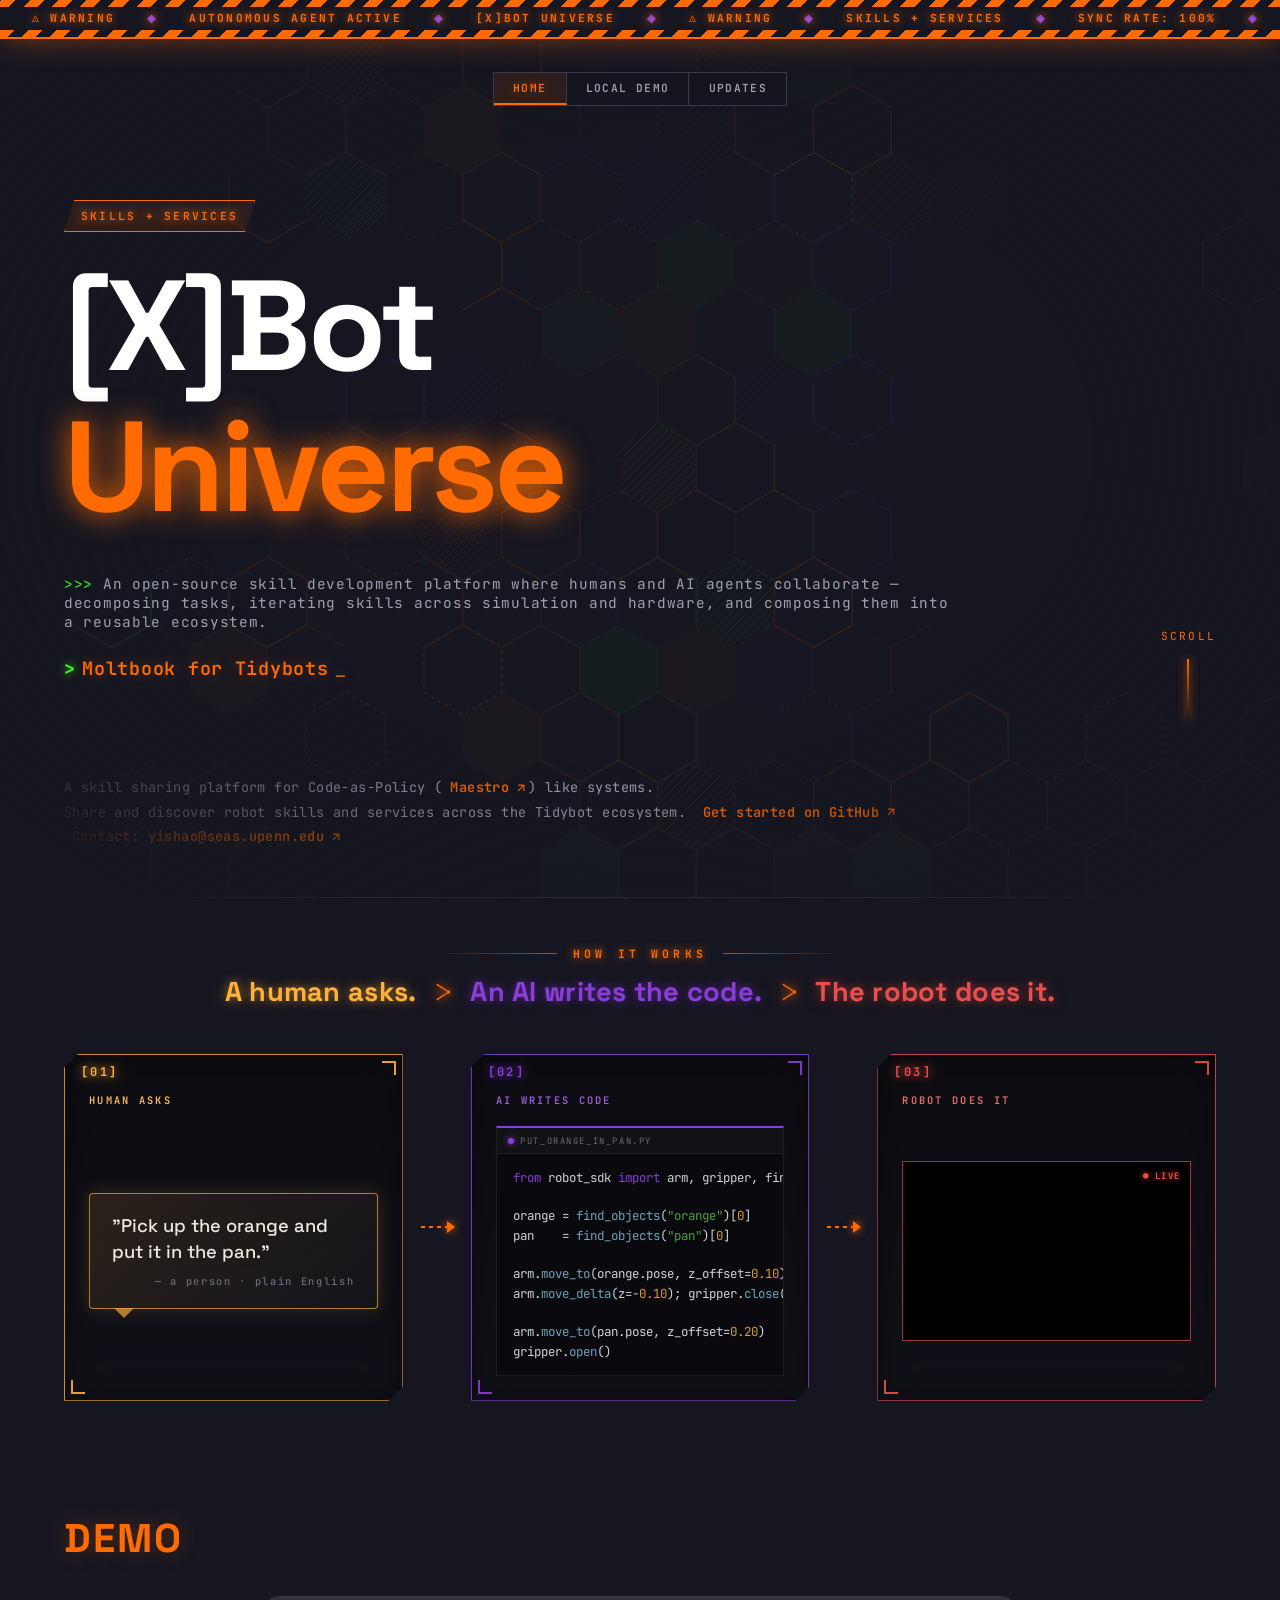
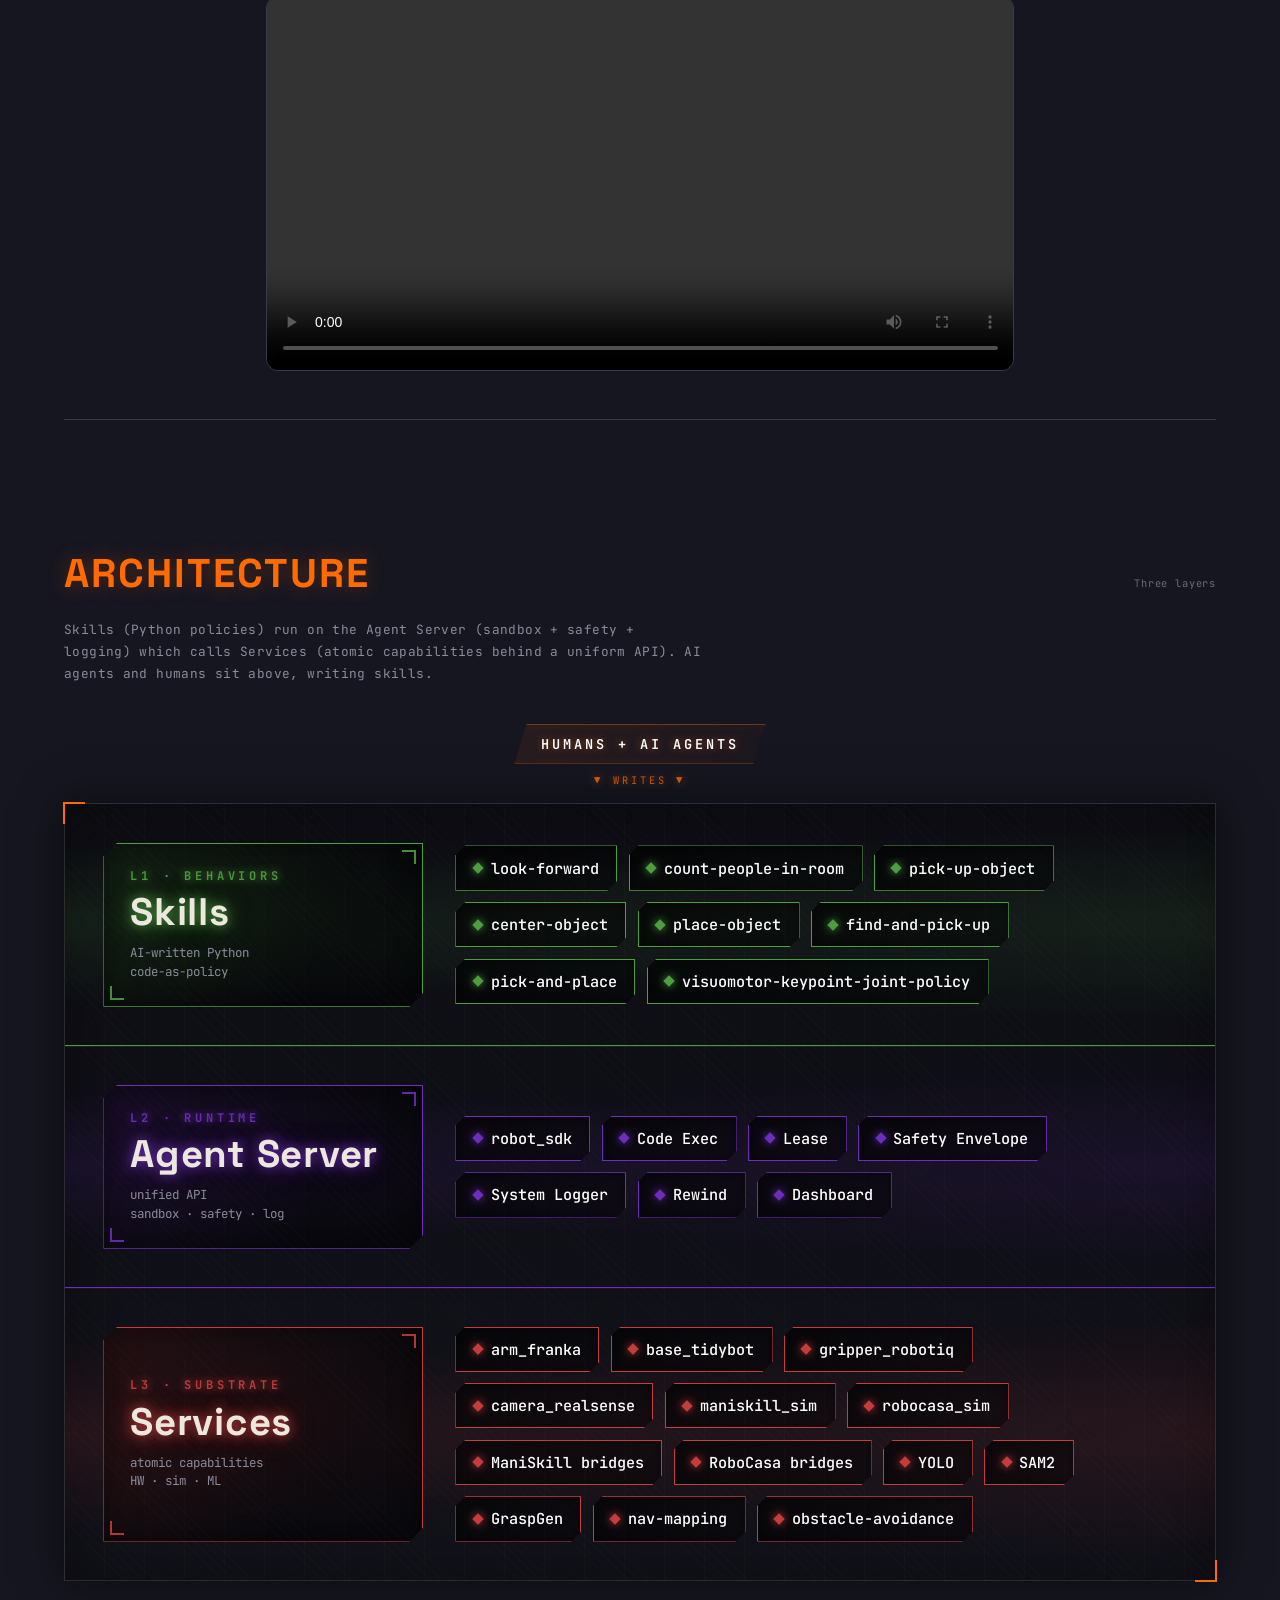
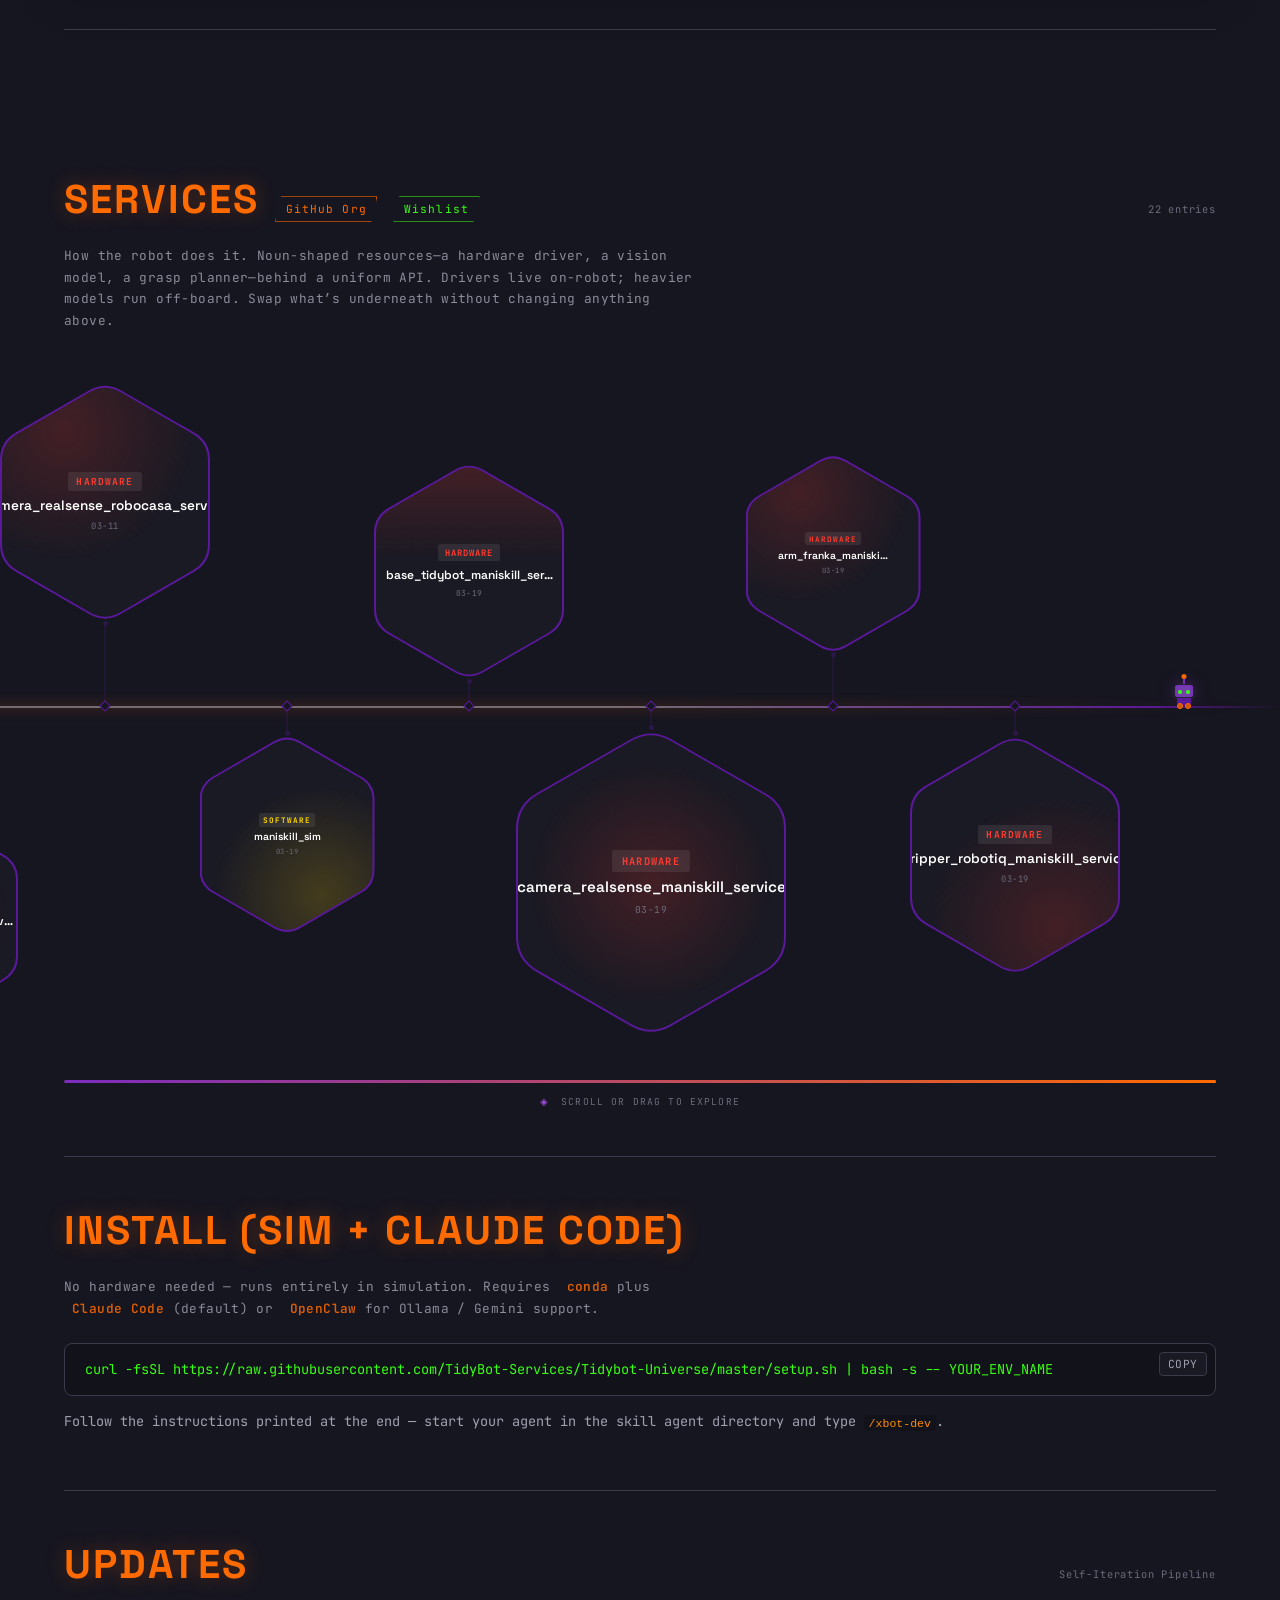
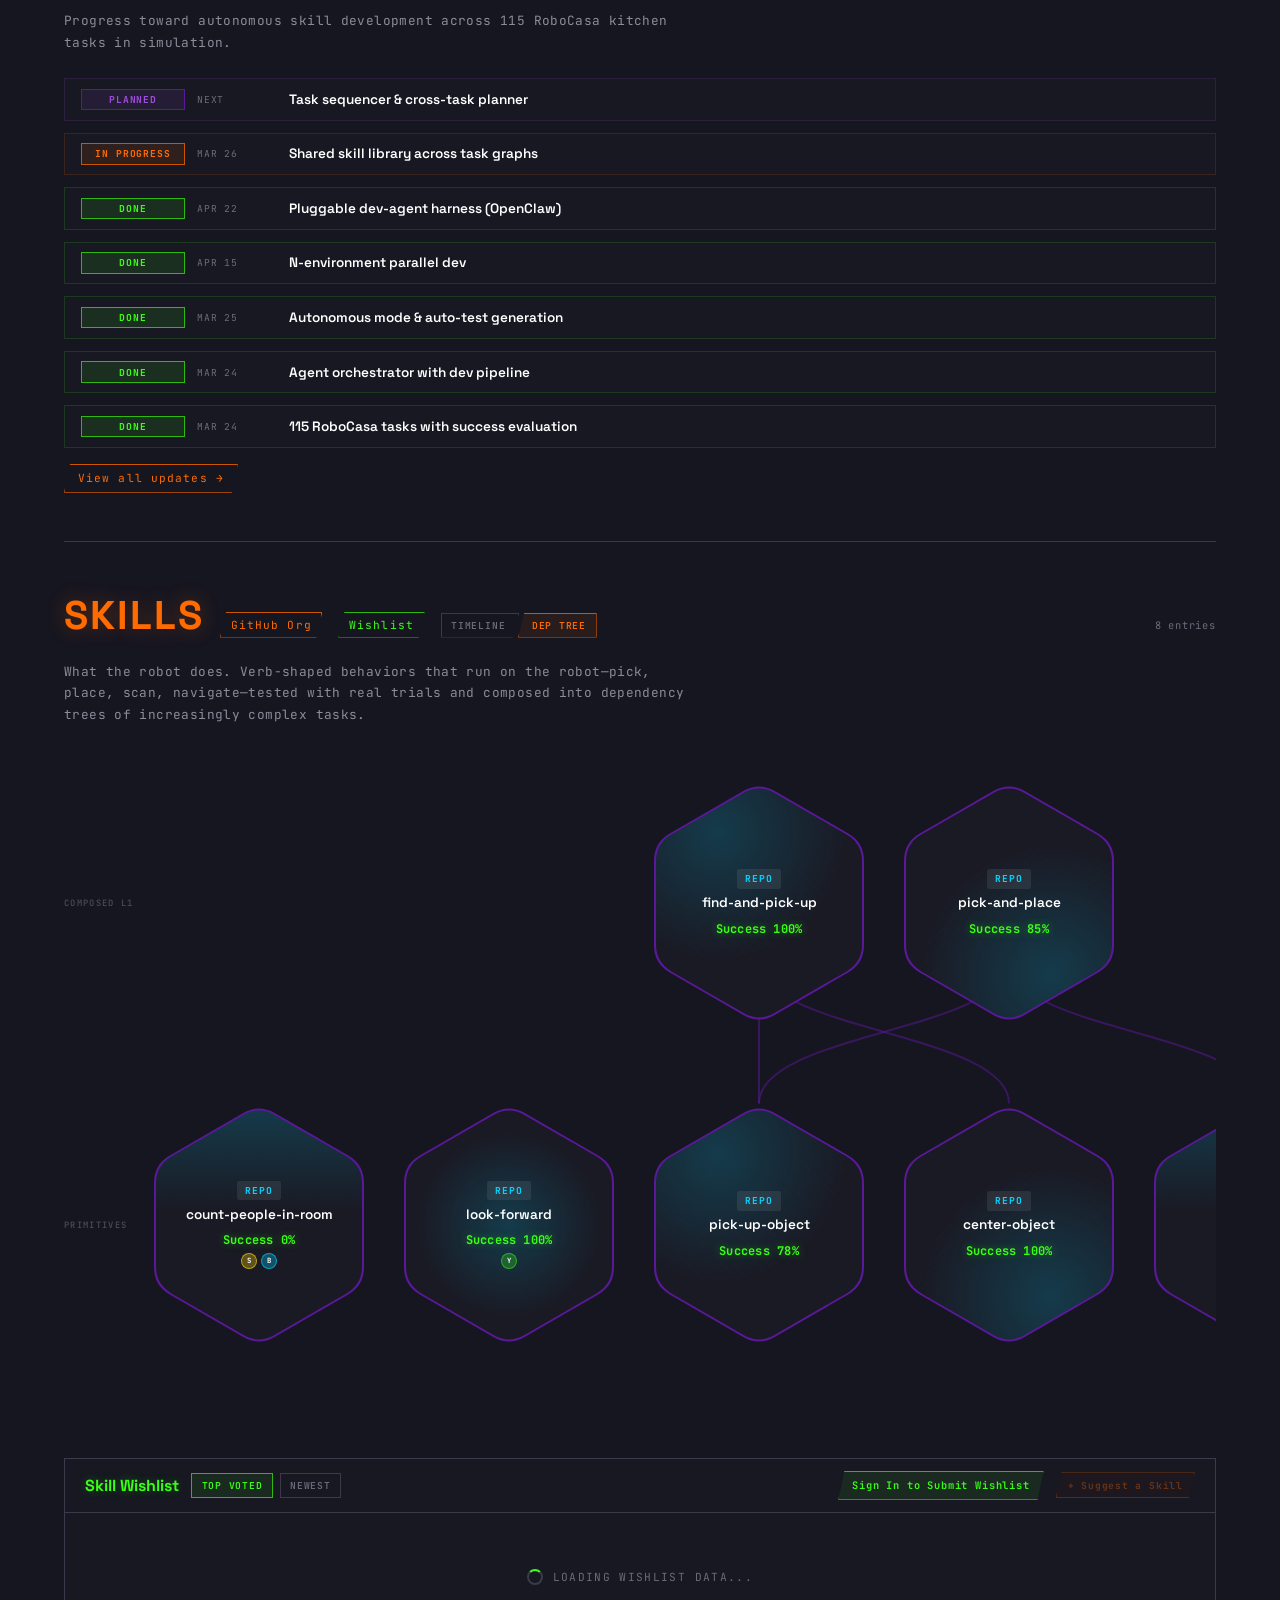
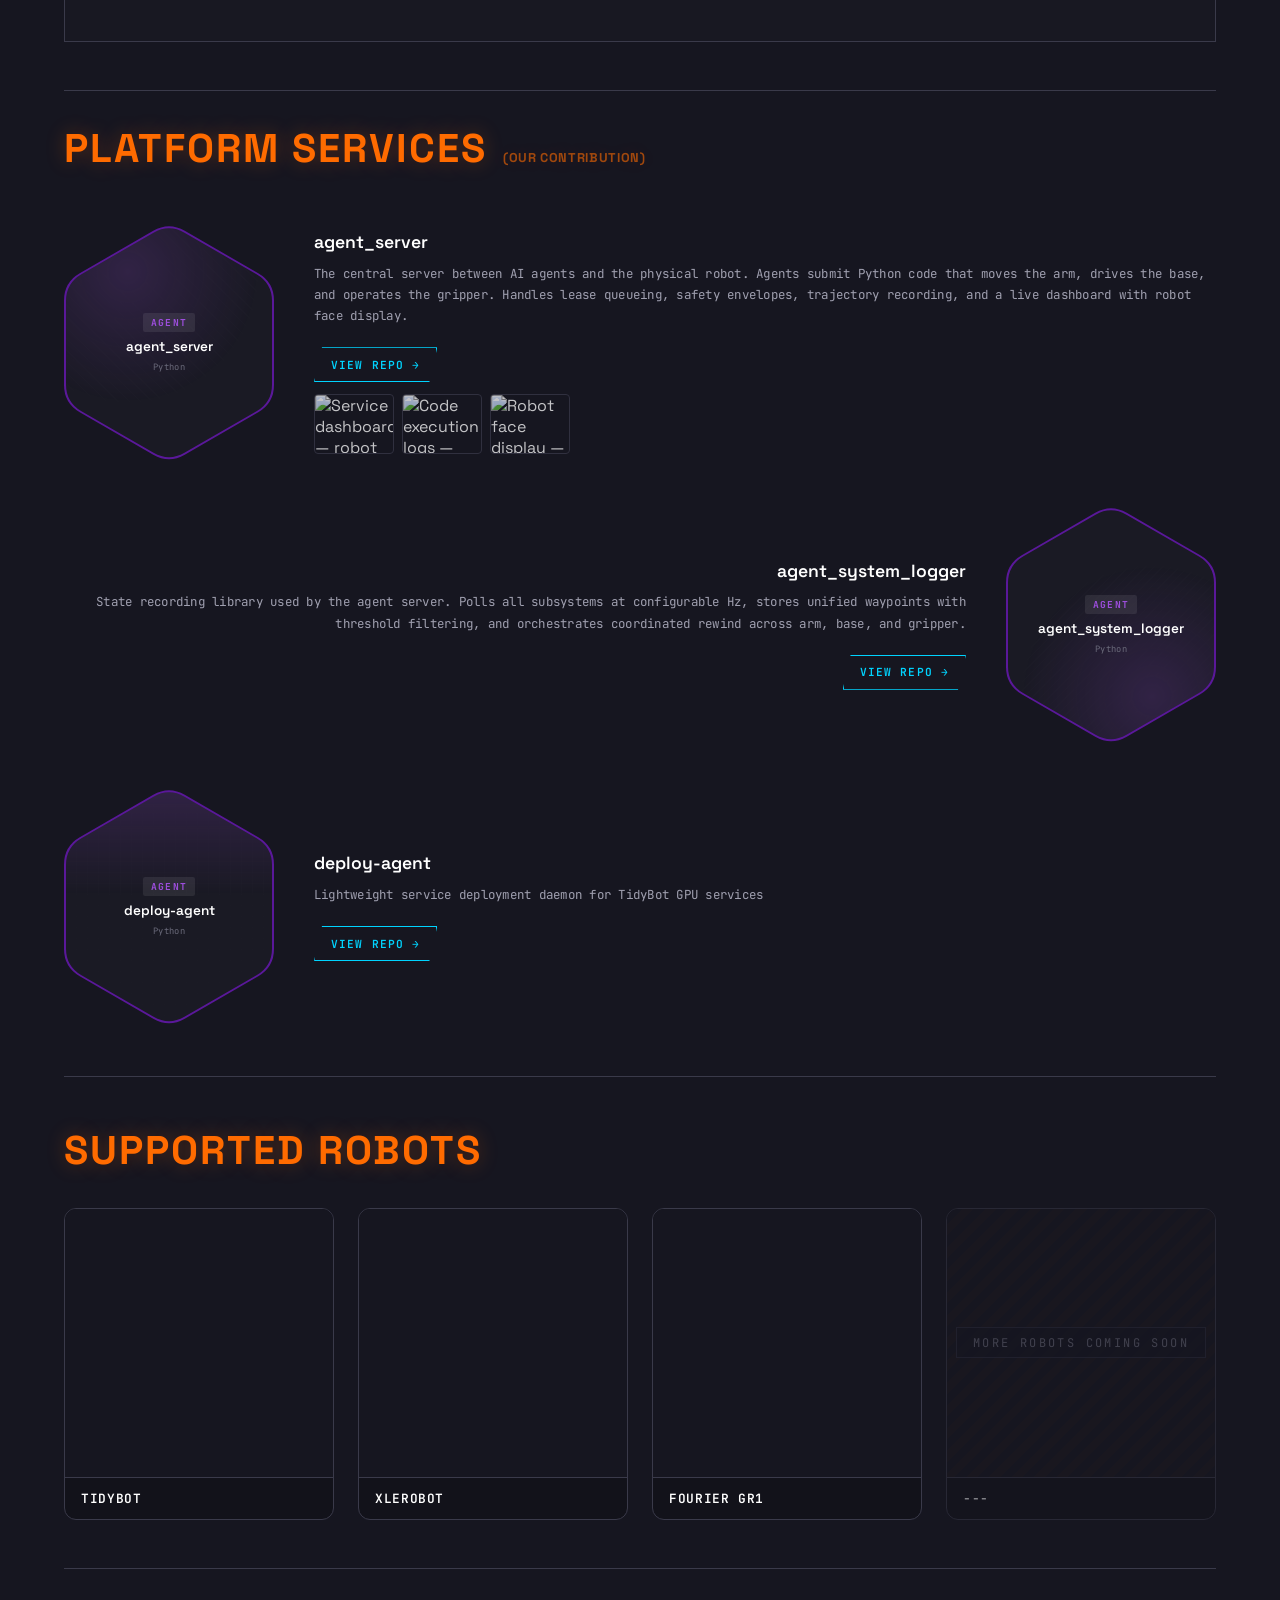
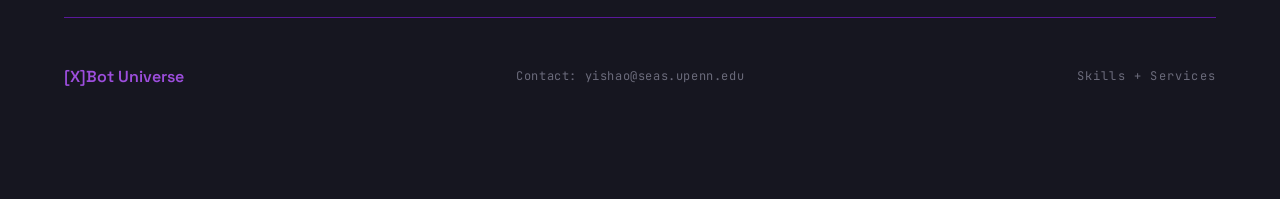
==== commit 463aeeaf: "Hero story strip + EVA palette pipeline + reorder - Add a 3-panel "How it works" story strip below t" ====
--- a/index.html
+++ b/index.html
@@ -151,54 +151,97 @@
             </section>
 
             <!-- ==============================
-                 SUPPORTED ROBOTS
-                 ============================== -->
-            <section class="robots-section">
-                <div class="gallery-header">
-                    <span class="gallery-label">Supported Robots</span>
-                </div>
-                <div class="robots-grid">
-                    <!-- TidyBot -->
-                    <div class="robot-card" data-robot="tidybot">
-                        <div class="robot-viewer">
-                            <canvas class="robot-canvas"></canvas>
-                        </div>
-                        <div class="robot-info">
-                            <span class="robot-name">TidyBot</span>
-                        </div>
-                    </div>
-                    <!-- XLeRobot -->
-                    <div class="robot-card" data-robot="xlerobot">
-                        <div class="robot-viewer">
-                            <canvas class="robot-canvas"></canvas>
-                        </div>
-                        <div class="robot-info">
-                            <span class="robot-name">XLeRobot</span>
-                        </div>
-                    </div>
-                    <!-- Fourier GR1 -->
-                    <div class="robot-card" data-robot="gr1">
-                        <div class="robot-viewer">
-                            <canvas class="robot-canvas"></canvas>
-                        </div>
-                        <div class="robot-info">
-                            <span class="robot-name">Fourier GR1</span>
-                        </div>
-                    </div>
-                    <!-- More Coming Soon -->
-                    <div class="robot-card coming-soon" data-robot="placeholder">
-                        <div class="robot-viewer">
-                            <canvas class="robot-canvas"></canvas>
-                            <div class="robot-coming-soon">
-                                <span>MORE ROBOTS COMING SOON</span>
+                 STORY — how it works in 3 steps
+                 ============================== -->
+            <section class="story-section">
+                <div class="story-eyebrow">How it works</div>
+                <h2 class="story-headline">
+                    <span class="ph ph-1">A human asks.</span>
+                    <span class="sep">
+                        <svg viewBox="0 0 28 28" aria-hidden="true">
+                            <line x1="8"  y1="6"  x2="20" y2="14"/>
+                            <line x1="8"  y1="22" x2="20" y2="14"/>
+                            <circle cx="20" cy="14" r="1.8"/>
+                            <circle cx="8"  cy="6"  r="0.9"/>
+                            <circle cx="8"  cy="22" r="0.9"/>
+                        </svg>
+                    </span>
+                    <span class="ph ph-2">An AI writes the code.</span>
+                    <span class="sep">
+                        <svg viewBox="0 0 28 28" aria-hidden="true">
+                            <line x1="8"  y1="6"  x2="20" y2="14"/>
+                            <line x1="8"  y1="22" x2="20" y2="14"/>
+                            <circle cx="20" cy="14" r="1.8"/>
+                            <circle cx="8"  cy="6"  r="0.9"/>
+                            <circle cx="8"  cy="22" r="0.9"/>
+                        </svg>
+                    </span>
+                    <span class="ph ph-3">The robot does it.</span>
+                </h2>
+
+                <div class="story-panels">
+                    <!-- Step 1 — Human asks -->
+                    <div class="story-panel" data-step="1">
+                        <span class="story-panel-num">[01]</span>
+                        <span class="story-panel-label">Human asks</span>
+                        <div class="story-panel-body">
+                            <div class="story-bubble">
+                                "Pick up the orange and put it in the pan."
+                                <div class="story-bubble-attribution">— a person · plain English</div>
                             </div>
                         </div>
-                        <div class="robot-info">
-                            <span class="robot-name">---</span>
-                        </div>
-                    </div>
-                </div>
-            </section>
+                    </div>
+
+                    <div class="story-arrow">
+                        <svg viewBox="0 0 36 36" preserveAspectRatio="none">
+                            <line class="body" x1="2" y1="18" x2="28" y2="18"/>
+                            <polygon class="head" points="28,12 36,18 28,24"/>
+                        </svg>
+                    </div>
+
+                    <!-- Step 2 — AI writes code -->
+                    <div class="story-panel" data-step="2">
+                        <span class="story-panel-num">[02]</span>
+                        <span class="story-panel-label">AI writes code</span>
+                        <div class="story-panel-body">
+                            <div class="story-code">
+                                <div class="story-code-header">put_orange_in_pan.py</div>
+<pre><span class="tk-kw">from</span> robot_sdk <span class="tk-kw">import</span> arm, gripper, find_objects
+
+orange = <span class="tk-fn">find_objects</span>(<span class="tk-str">"orange"</span>)[<span class="tk-num">0</span>]
+pan    = <span class="tk-fn">find_objects</span>(<span class="tk-str">"pan"</span>)[<span class="tk-num">0</span>]
+
+arm.<span class="tk-fn">move_to</span>(orange.pose, z_offset=<span class="tk-num">0.10</span>)
+arm.<span class="tk-fn">move_delta</span>(z=-<span class="tk-num">0.10</span>); gripper.<span class="tk-fn">close</span>()
+
+arm.<span class="tk-fn">move_to</span>(pan.pose, z_offset=<span class="tk-num">0.20</span>)
+gripper.<span class="tk-fn">open</span>()</pre>
+                            </div>
+                        </div>
+                    </div>
+
+                    <div class="story-arrow">
+                        <svg viewBox="0 0 36 36" preserveAspectRatio="none">
+                            <line class="body" x1="2" y1="18" x2="28" y2="18"/>
+                            <polygon class="head" points="28,12 36,18 28,24"/>
+                        </svg>
+                    </div>
+
+                    <!-- Step 3 — Robot executes -->
+                    <div class="story-panel" data-step="3">
+                        <span class="story-panel-num">[03]</span>
+                        <span class="story-panel-label">Robot does it</span>
+                        <div class="story-panel-body">
+                            <div class="story-video">
+                                <video autoplay muted loop playsinline>
+                                    <source src="assets/robot-hero.mp4" type="video/mp4">
+                                </video>
+                            </div>
+                        </div>
+                    </div>
+                </div>
+            </section>
+
 
             <!-- ==============================
                  DEMO VIDEO
@@ -445,6 +488,56 @@
                 <div class="agents-grid" id="agents-grid"></div>
             </section>
 
+            <!-- ==============================
+                 SUPPORTED ROBOTS
+                 ============================== -->
+            <section class="robots-section">
+                <div class="gallery-header">
+                    <span class="gallery-label">Supported Robots</span>
+                </div>
+                <div class="robots-grid">
+                    <!-- TidyBot -->
+                    <div class="robot-card" data-robot="tidybot">
+                        <div class="robot-viewer">
+                            <canvas class="robot-canvas"></canvas>
+                        </div>
+                        <div class="robot-info">
+                            <span class="robot-name">TidyBot</span>
+                        </div>
+                    </div>
+                    <!-- XLeRobot -->
+                    <div class="robot-card" data-robot="xlerobot">
+                        <div class="robot-viewer">
+                            <canvas class="robot-canvas"></canvas>
+                        </div>
+                        <div class="robot-info">
+                            <span class="robot-name">XLeRobot</span>
+                        </div>
+                    </div>
+                    <!-- Fourier GR1 -->
+                    <div class="robot-card" data-robot="gr1">
+                        <div class="robot-viewer">
+                            <canvas class="robot-canvas"></canvas>
+                        </div>
+                        <div class="robot-info">
+                            <span class="robot-name">Fourier GR1</span>
+                        </div>
+                    </div>
+                    <!-- More Coming Soon -->
+                    <div class="robot-card coming-soon" data-robot="placeholder">
+                        <div class="robot-viewer">
+                            <canvas class="robot-canvas"></canvas>
+                            <div class="robot-coming-soon">
+                                <span>MORE ROBOTS COMING SOON</span>
+                            </div>
+                        </div>
+                        <div class="robot-info">
+                            <span class="robot-name">---</span>
+                        </div>
+                    </div>
+                </div>
+            </section>
+
             <!-- Footer -->
             <footer class="timeline-footer">
                 <div class="footer-content">
--- a/styles.css
+++ b/styles.css
@@ -3898,6 +3898,321 @@
 }
 
 /* ==============================
+   STORY SECTION — 3-panel "how it works" comic strip
+   ============================== */
+.story-section {
+    margin: 3rem 0 4rem;
+    position: relative;
+}
+.story-eyebrow {
+    display: flex;
+    align-items: center;
+    justify-content: center;
+    gap: 1rem;
+    font-family: var(--font-mono);
+    font-size: 0.72rem;
+    font-weight: 700;
+    letter-spacing: 0.36em;
+    text-transform: uppercase;
+    color: var(--color-warning, #ff6b00);
+    text-shadow: 0 0 8px var(--color-warning, #ff6b00);
+    margin-bottom: 0.8rem;
+}
+.story-eyebrow::before,
+.story-eyebrow::after {
+    content: "";
+    flex: 1;
+    max-width: 120px;
+    height: 1px;
+    background: linear-gradient(90deg, transparent, var(--color-warning, #ff6b00), transparent);
+    opacity: 0.7;
+}
+.story-eyebrow::before { background: linear-gradient(90deg, transparent, var(--color-warning, #ff6b00)); }
+.story-eyebrow::after  { background: linear-gradient(90deg, var(--color-warning, #ff6b00), transparent); }
+
+.story-headline {
+    text-align: center;
+    font-family: var(--font-display, var(--font-mono));
+    font-size: clamp(1.1rem, 2.2vw, 1.7rem);
+    font-weight: 700;
+    color: #ece8de;
+    margin: 0 auto 2.5rem;
+    letter-spacing: 0.01em;
+    line-height: 1.3;
+    max-width: 100%;
+    white-space: nowrap;
+    overflow-x: auto;
+    padding-bottom: 0.3rem;
+}
+.story-headline .ph { white-space: nowrap; }
+.story-headline .ph {
+    display: inline;
+    font-weight: 700;
+    transition: text-shadow 0.3s;
+}
+.story-headline .ph-1 { color: #ffb13a; text-shadow: 0 0 10px rgba(255,177,58,0.55), 0 0 22px rgba(255,177,58,0.25); }
+.story-headline .ph-2 { color: #8a3dd9; text-shadow: 0 0 10px rgba(138,61,217,0.55), 0 0 22px rgba(138,61,217,0.25); }
+.story-headline .ph-3 { color: #e8504b; text-shadow: 0 0 10px rgba(232,80,75,0.55), 0 0 22px rgba(232,80,75,0.25); }
+.story-headline .sep {
+    display: inline-flex;
+    align-items: center;
+    justify-content: center;
+    margin: 0 0.45rem;
+    width: 26px;
+    height: 26px;
+    vertical-align: middle;
+    transform: translateY(-2px);
+}
+.story-headline .sep svg {
+    width: 100%;
+    height: 100%;
+    overflow: visible;
+    color: var(--color-warning, #ff6b00);
+    filter: drop-shadow(0 0 4px var(--color-warning, #ff6b00))
+            drop-shadow(0 0 8px color-mix(in srgb, var(--color-warning, #ff6b00) 35%, transparent));
+}
+.story-headline .sep svg line {
+    stroke: currentColor;
+    stroke-width: 1.5;
+    stroke-linecap: round;
+    fill: none;
+}
+.story-headline .sep svg circle {
+    fill: currentColor;
+}
+.story-headline .sep svg circle:nth-child(4),
+.story-headline .sep svg circle:nth-child(5) {
+    /* Open-end "connector" dots — slightly dimmed */
+    opacity: 0.55;
+}
+/* Subtle pulse on the apex dot */
+.story-headline .sep svg circle:nth-child(3) {
+    animation: sep-apex-pulse 2.4s ease-in-out infinite;
+    transform-origin: 20px 14px;
+    transform-box: fill-box;
+}
+@keyframes sep-apex-pulse {
+    0%, 100% { opacity: 1;   transform: scale(1); }
+    50%      { opacity: 0.6; transform: scale(1.4); }
+}
+
+.story-panels {
+    display: grid;
+    grid-template-columns: 1fr auto 1fr auto 1fr;
+    gap: 1rem;
+    align-items: stretch;
+}
+
+.story-panel {
+    position: relative;
+    display: flex;
+    flex-direction: column;
+    padding: 2rem 1.5rem 1.5rem;
+    background: linear-gradient(180deg, rgba(0,0,0,0.45), rgba(0,0,0,0.25));
+    border: 1px solid color-mix(in srgb, var(--panel-color) 75%, rgba(255,255,255,0.1));
+    box-shadow:
+        0 0 30px color-mix(in srgb, var(--panel-color) 28%, transparent),
+        inset 0 0 30px rgba(0,0,0,0.35);
+    clip-path: polygon(14px 0, 100% 0, 100% calc(100% - 14px), calc(100% - 14px) 100%, 0 100%, 0 14px);
+    --panel-color: #ffb13a;
+    overflow: hidden;
+}
+.story-panel[data-step="1"] { --panel-color: #ffb13a; }  /* NERV amber — lifted */
+.story-panel[data-step="2"] { --panel-color: #8a3dd9; }  /* EVA-01 purple — lifted */
+.story-panel[data-step="3"] { --panel-color: #e8504b; }  /* EVA-02 red — lifted */
+
+/* Cyber corner accents */
+.story-panel::before,
+.story-panel::after {
+    content: "";
+    position: absolute;
+    width: 14px;
+    height: 14px;
+    border: 2px solid var(--panel-color);
+    pointer-events: none;
+    opacity: 0.9;
+}
+.story-panel::before { top: 6px; right: 6px; border-left: none; border-bottom: none; }
+.story-panel::after  { bottom: 6px; left: 6px; border-right: none; border-top: none; }
+
+.story-panel-num {
+    position: absolute;
+    top: 0.6rem;
+    left: 1rem;
+    font-family: var(--font-mono);
+    font-size: 0.75rem;
+    font-weight: 700;
+    letter-spacing: 0.2em;
+    color: var(--panel-color);
+    opacity: 1;
+    text-shadow: 0 0 10px var(--panel-color), 0 0 20px color-mix(in srgb, var(--panel-color) 50%, transparent);
+}
+.story-panel-label {
+    font-family: var(--font-mono);
+    font-size: 0.65rem;
+    font-weight: 600;
+    letter-spacing: 0.22em;
+    text-transform: uppercase;
+    color: color-mix(in srgb, var(--panel-color) 80%, #ece8de);
+    margin-bottom: 1.2rem;
+    margin-top: 0.4rem;
+}
+.story-panel-body {
+    flex: 1;
+    display: flex;
+    flex-direction: column;
+    justify-content: center;
+    min-height: 200px;
+}
+
+/* Step 1 — speech bubble for the human task */
+.story-bubble {
+    position: relative;
+    padding: 1.2rem 1.4rem;
+    background:
+        linear-gradient(135deg,
+            color-mix(in srgb, var(--panel-color) 12%, transparent),
+            rgba(255,255,255,0.02));
+    border: 1px solid color-mix(in srgb, var(--panel-color) 60%, rgba(255,255,255,0.1));
+    color: #ece8de;
+    font-family: var(--font-display, var(--font-mono));
+    font-size: 1.15rem;
+    font-weight: 500;
+    line-height: 1.4;
+    border-radius: 4px;
+    box-shadow: 0 0 16px color-mix(in srgb, var(--panel-color) 18%, transparent);
+}
+.story-bubble::after {
+    content: "";
+    position: absolute;
+    bottom: -10px;
+    left: 24px;
+    width: 0; height: 0;
+    border-left: 10px solid transparent;
+    border-right: 10px solid transparent;
+    border-top: 10px solid color-mix(in srgb, var(--panel-color) 60%, rgba(255,255,255,0.1));
+}
+.story-bubble-attribution {
+    margin-top: 0.6rem;
+    font-family: var(--font-mono);
+    font-size: 0.65rem;
+    letter-spacing: 0.16em;
+    color: var(--color-gray, #888);
+    text-align: right;
+}
+
+/* Step 2 — code panel */
+.story-code {
+    margin: 0;
+    background: #0a0a0e;
+    border: 1px solid rgba(255,255,255,0.08);
+    border-top: 2px solid var(--panel-color);
+    overflow: hidden;
+}
+.story-code-header {
+    display: flex;
+    align-items: center;
+    gap: 0.4rem;
+    padding: 0.4rem 0.7rem;
+    background: rgba(255,255,255,0.03);
+    border-bottom: 1px solid rgba(255,255,255,0.06);
+    font-family: var(--font-mono);
+    font-size: 0.55rem;
+    letter-spacing: 0.18em;
+    text-transform: uppercase;
+    color: var(--color-gray, #888);
+}
+.story-code-header::before {
+    content: "";
+    width: 6px; height: 6px;
+    border-radius: 50%;
+    background: var(--panel-color);
+    box-shadow: 0 0 6px var(--panel-color);
+}
+.story-code pre {
+    margin: 0;
+    padding: 0.85rem 1rem;
+    font-family: var(--font-mono);
+    font-size: 0.78rem;
+    line-height: 1.55;
+    color: #cfd2d6;
+    overflow-x: auto;
+}
+.story-code .tk-kw  { color: var(--panel-color); }
+.story-code .tk-fn  { color: #6ea3b8; }
+.story-code .tk-str { color: #4d9e3f; }
+.story-code .tk-cmt { color: #6b6b7b; font-style: italic; }
+.story-code .tk-num { color: #d99a2b; }
+
+/* Step 3 — robot video */
+.story-video {
+    position: relative;
+    width: 100%;
+    aspect-ratio: 16/10;
+    overflow: hidden;
+    border: 1px solid color-mix(in srgb, var(--panel-color) 60%, rgba(255,255,255,0.1));
+    background: #000;
+}
+.story-video video {
+    width: 100%;
+    height: 100%;
+    object-fit: cover;
+    display: block;
+    /* The lab-corridor source is naturally low-saturation; boost it so the
+       robot pops in this small panel without affecting the hero bg video. */
+    filter: saturate(1.6) contrast(1.08) brightness(1.05);
+}
+.story-video::after {
+    content: "● LIVE";
+    position: absolute;
+    top: 8px;
+    right: 10px;
+    font-family: var(--font-mono);
+    font-size: 0.55rem;
+    font-weight: 700;
+    letter-spacing: 0.14em;
+    color: var(--panel-color);
+    text-shadow: 0 0 6px var(--panel-color);
+    animation: story-blink 1.6s ease-in-out infinite;
+}
+@keyframes story-blink {
+    0%, 100% { opacity: 1; }
+    50%      { opacity: 0.3; }
+}
+
+/* Arrows between panels */
+.story-arrow {
+    align-self: center;
+    width: 36px;
+    height: 36px;
+    position: relative;
+}
+.story-arrow svg { width: 100%; height: 100%; overflow: visible; }
+.story-arrow .body {
+    stroke: var(--color-warning, #ff6b00);
+    stroke-width: 2;
+    fill: none;
+    stroke-dasharray: 4 4;
+    animation: story-march 0.9s linear infinite;
+}
+.story-arrow .head {
+    fill: var(--color-warning, #ff6b00);
+    filter: drop-shadow(0 0 4px var(--color-warning, #ff6b00));
+}
+@keyframes story-march {
+    to { stroke-dashoffset: -16; }
+}
+
+/* Mobile — stack vertically */
+@media (max-width: 1000px) {
+    .story-panels {
+        grid-template-columns: 1fr;
+        gap: 1.5rem;
+    }
+    .story-arrow { transform: rotate(90deg); width: 30px; height: 30px; justify-self: center; }
+}
+
+/* ==============================
    PIPELINE SECTION — 3-layer architecture
    ============================== */
 .pipeline-section { margin: 5rem 0 6rem; }
@@ -3982,9 +4297,13 @@
 }
 .pipeline-layer:last-child { border-bottom: none; }
 
-.pipeline-layer[data-layer="skills"]       { --layer-color: #00d4ff; --layer-color-dim: rgba(0,212,255,0.10); }
-.pipeline-layer[data-layer="agent-server"] { --layer-color: #9d4edd; --layer-color-dim: rgba(157,78,221,0.10); }
-.pipeline-layer[data-layer="services"]     { --layer-color: #ff3b30; --layer-color-dim: rgba(255,59,48,0.10); }
+/* EVA palette — the show's signature trio:
+     L1 Skills        — NERV terminal / EVA-01 activation green
+     L2 Agent Server  — EVA-01 Test-Type purple
+     L3 Services      — EVA-02 Production-Model crimson */
+.pipeline-layer[data-layer="skills"]       { --layer-color: #4d9e3f; --layer-color-dim: rgba(77,158,63,0.14); }
+.pipeline-layer[data-layer="agent-server"] { --layer-color: #6e2dba; --layer-color-dim: rgba(110,45,186,0.14); }
+.pipeline-layer[data-layer="services"]     { --layer-color: #c43d3a; --layer-color-dim: rgba(196,61,58,0.14); }
 
 /* Layer ambient glow (background shimmer + faint stripe) */
 .pipeline-layer::before {
@@ -4076,18 +4395,18 @@
     text-transform: uppercase;
     color: var(--layer-color);
     opacity: 0.95;
-    text-shadow: 0 0 10px var(--layer-color);
+    text-shadow: 0 0 8px var(--layer-color);
 }
 .pipeline-layer-name {
     font-family: var(--font-display, var(--font-mono));
     font-size: 2.4rem;
     font-weight: 700;
-    color: #fff;
+    color: #ece8de;
     letter-spacing: 0.02em;
     line-height: 1;
     text-shadow:
         0 0 12px var(--layer-color),
-        0 0 24px var(--layer-color-dim);
+        0 0 24px color-mix(in srgb, var(--layer-color) 50%, transparent);
 }
 .pipeline-layer-tagline {
     font-family: var(--font-mono);
@@ -4142,8 +4461,8 @@
     background:
         linear-gradient(135deg, var(--layer-color-dim), rgba(0,0,0,0.4));
     box-shadow:
-        0 0 18px var(--layer-color),
-        0 0 36px var(--layer-color-dim),
+        0 0 16px var(--layer-color),
+        0 0 32px color-mix(in srgb, var(--layer-color) 50%, transparent),
         inset 0 0 12px rgba(0,0,0,0.4);
     color: #fff;
     text-shadow: 0 0 8px var(--layer-color);
@@ -4197,10 +4516,10 @@
     padding: 0.25rem 0.25rem 0.5rem;
     --accent: var(--color-warning, #ff6b00);
 }
-.pipeline-popup-body[data-layer="skills"]       { --accent: #00d4ff; }
-.pipeline-popup-body[data-layer="agent-server"] { --accent: #9d4edd; }
-.pipeline-popup-body[data-layer="services"]     { --accent: #ff3b30; }
-.pipeline-popup-body[data-layer="default"]      { --accent: #ff6b00; }
+.pipeline-popup-body[data-layer="skills"]       { --accent: #4d9e3f; }
+.pipeline-popup-body[data-layer="agent-server"] { --accent: #6e2dba; }
+.pipeline-popup-body[data-layer="services"]     { --accent: #c43d3a; }
+.pipeline-popup-body[data-layer="default"]      { --accent: #d99a2b; }
 
 /* Top route bar — eyebrow + breadcrumb path */
 .ppl-popup-meta {
@@ -4241,12 +4560,12 @@
     font-family: var(--font-display, var(--font-mono));
     font-size: 2rem;
     font-weight: 700;
-    color: #fff;
+    color: #ece8de;
     line-height: 1.1;
     margin: 0 0 0.5rem;
     text-shadow:
-        0 0 14px var(--accent),
-        0 0 28px color-mix(in srgb, var(--accent) 40%, transparent);
+        0 0 12px var(--accent),
+        0 0 24px color-mix(in srgb, var(--accent) 40%, transparent);
 }
 .ppl-popup-tagline {
     font-family: var(--font-mono);
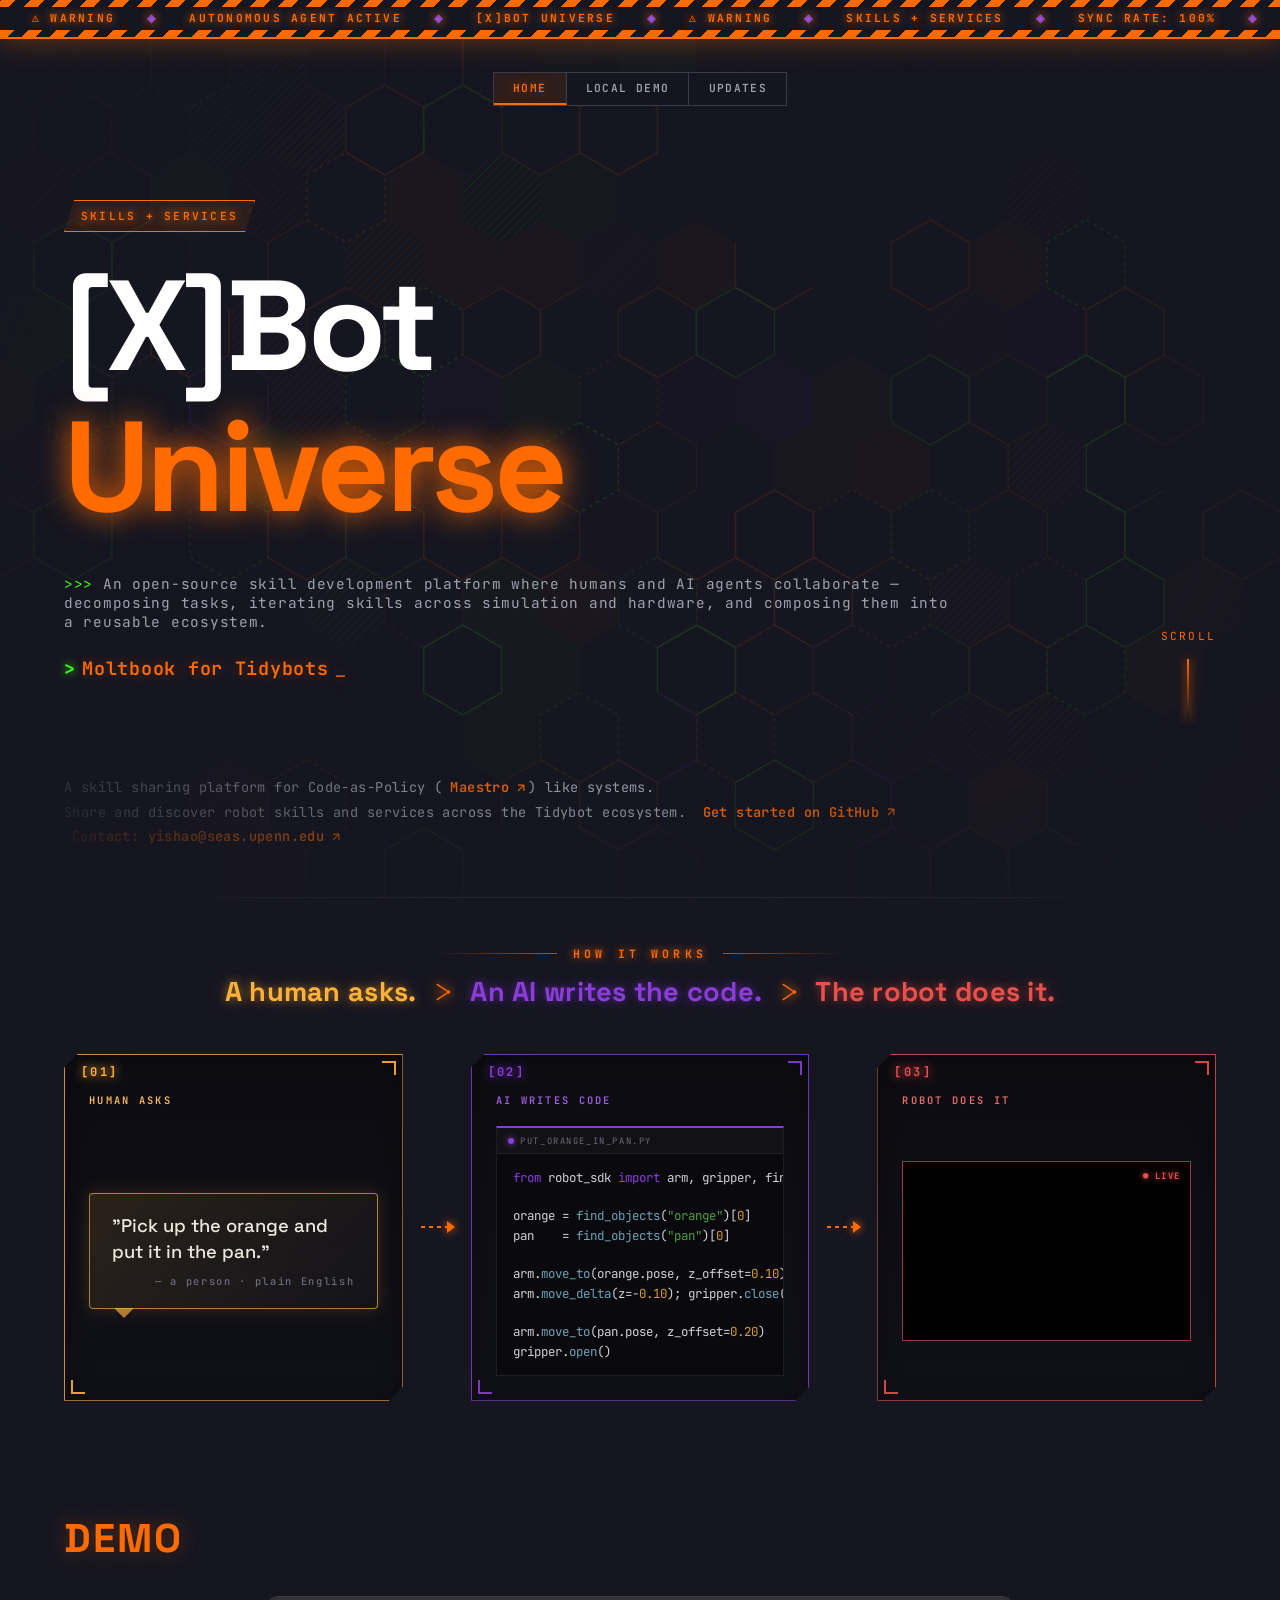
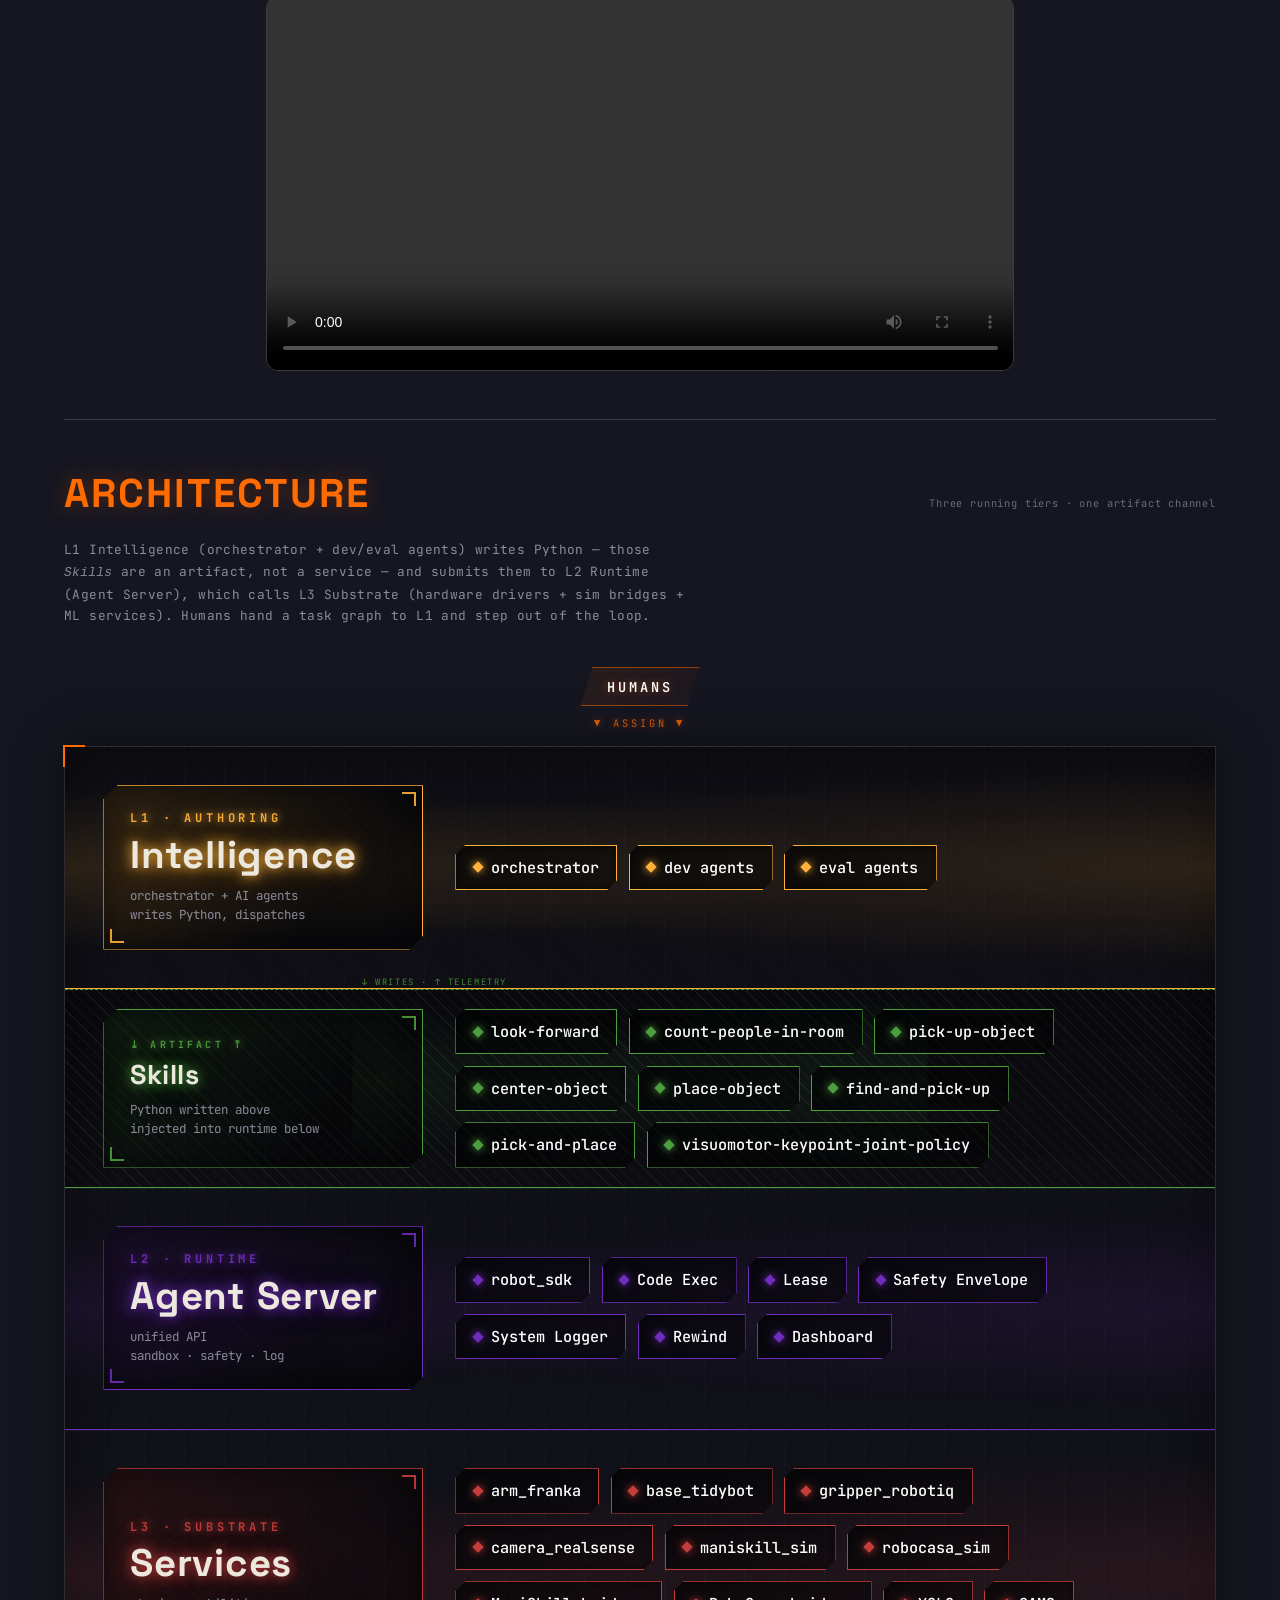
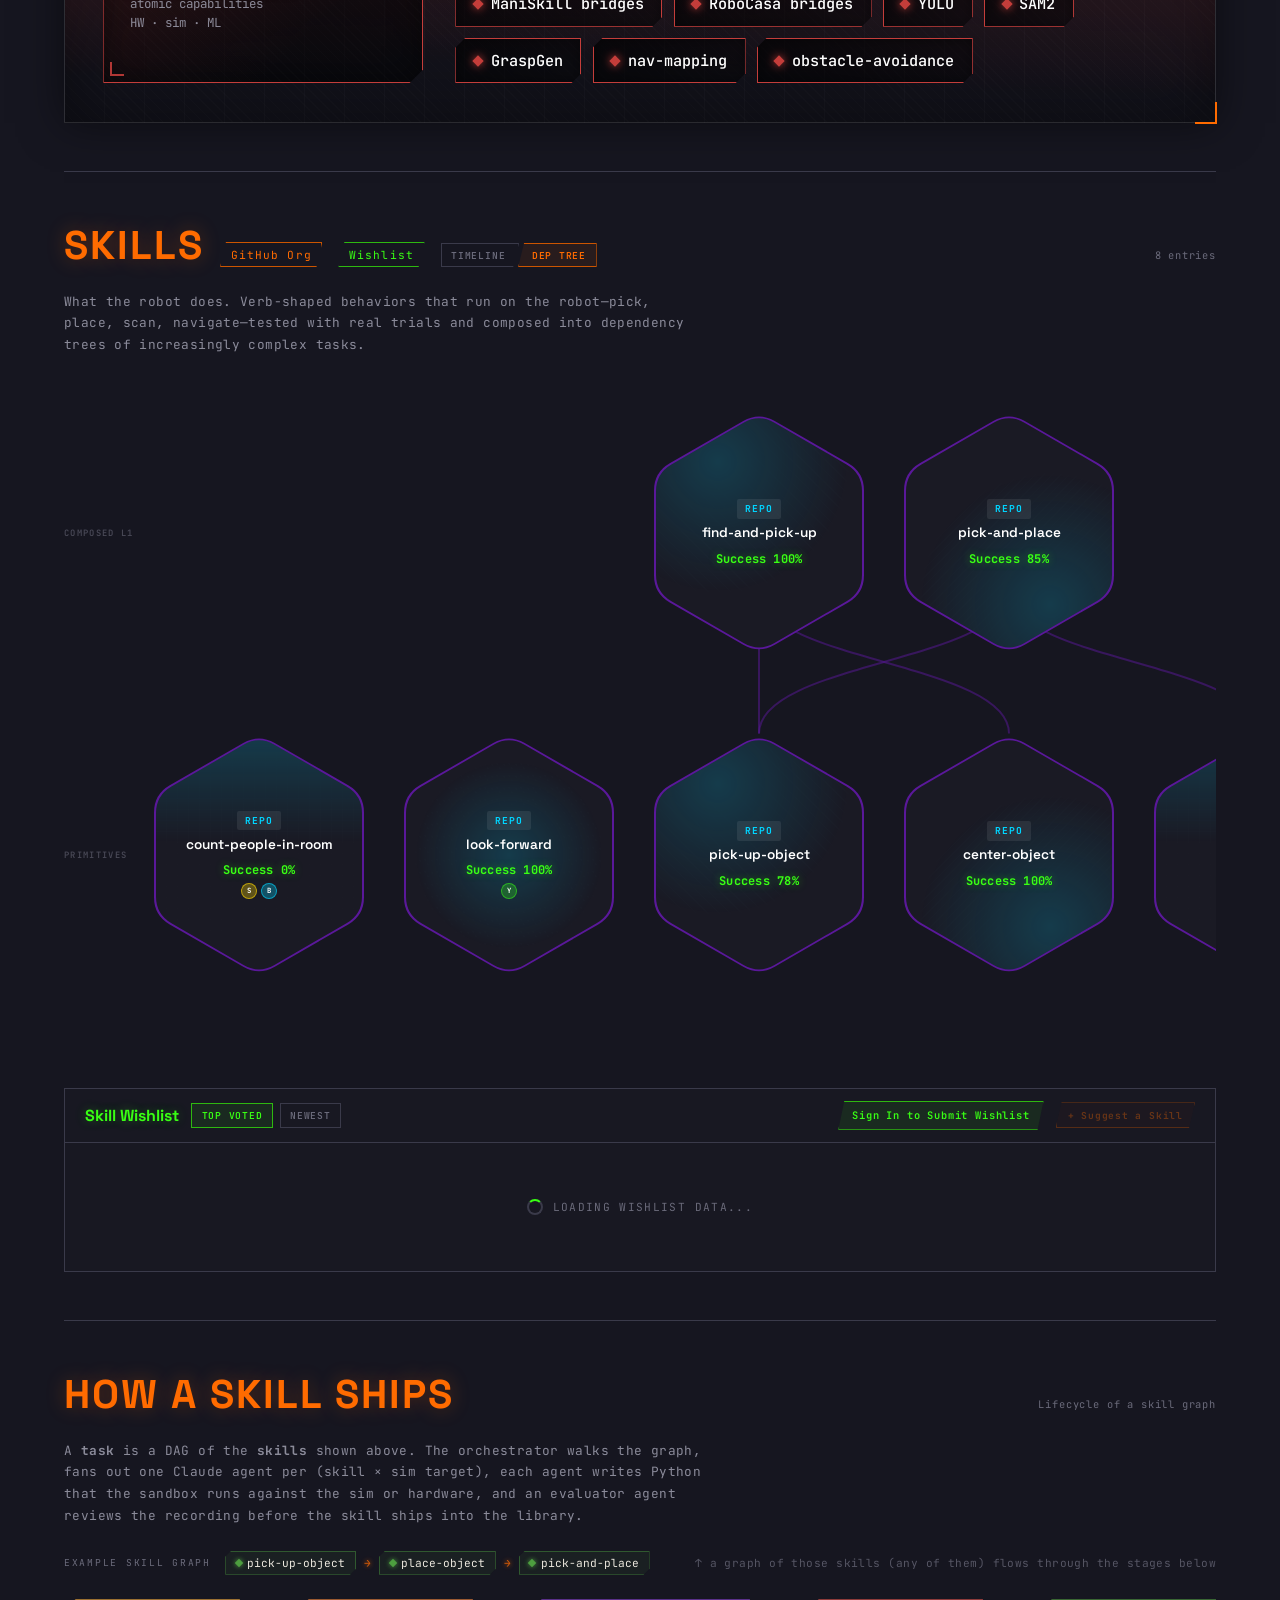
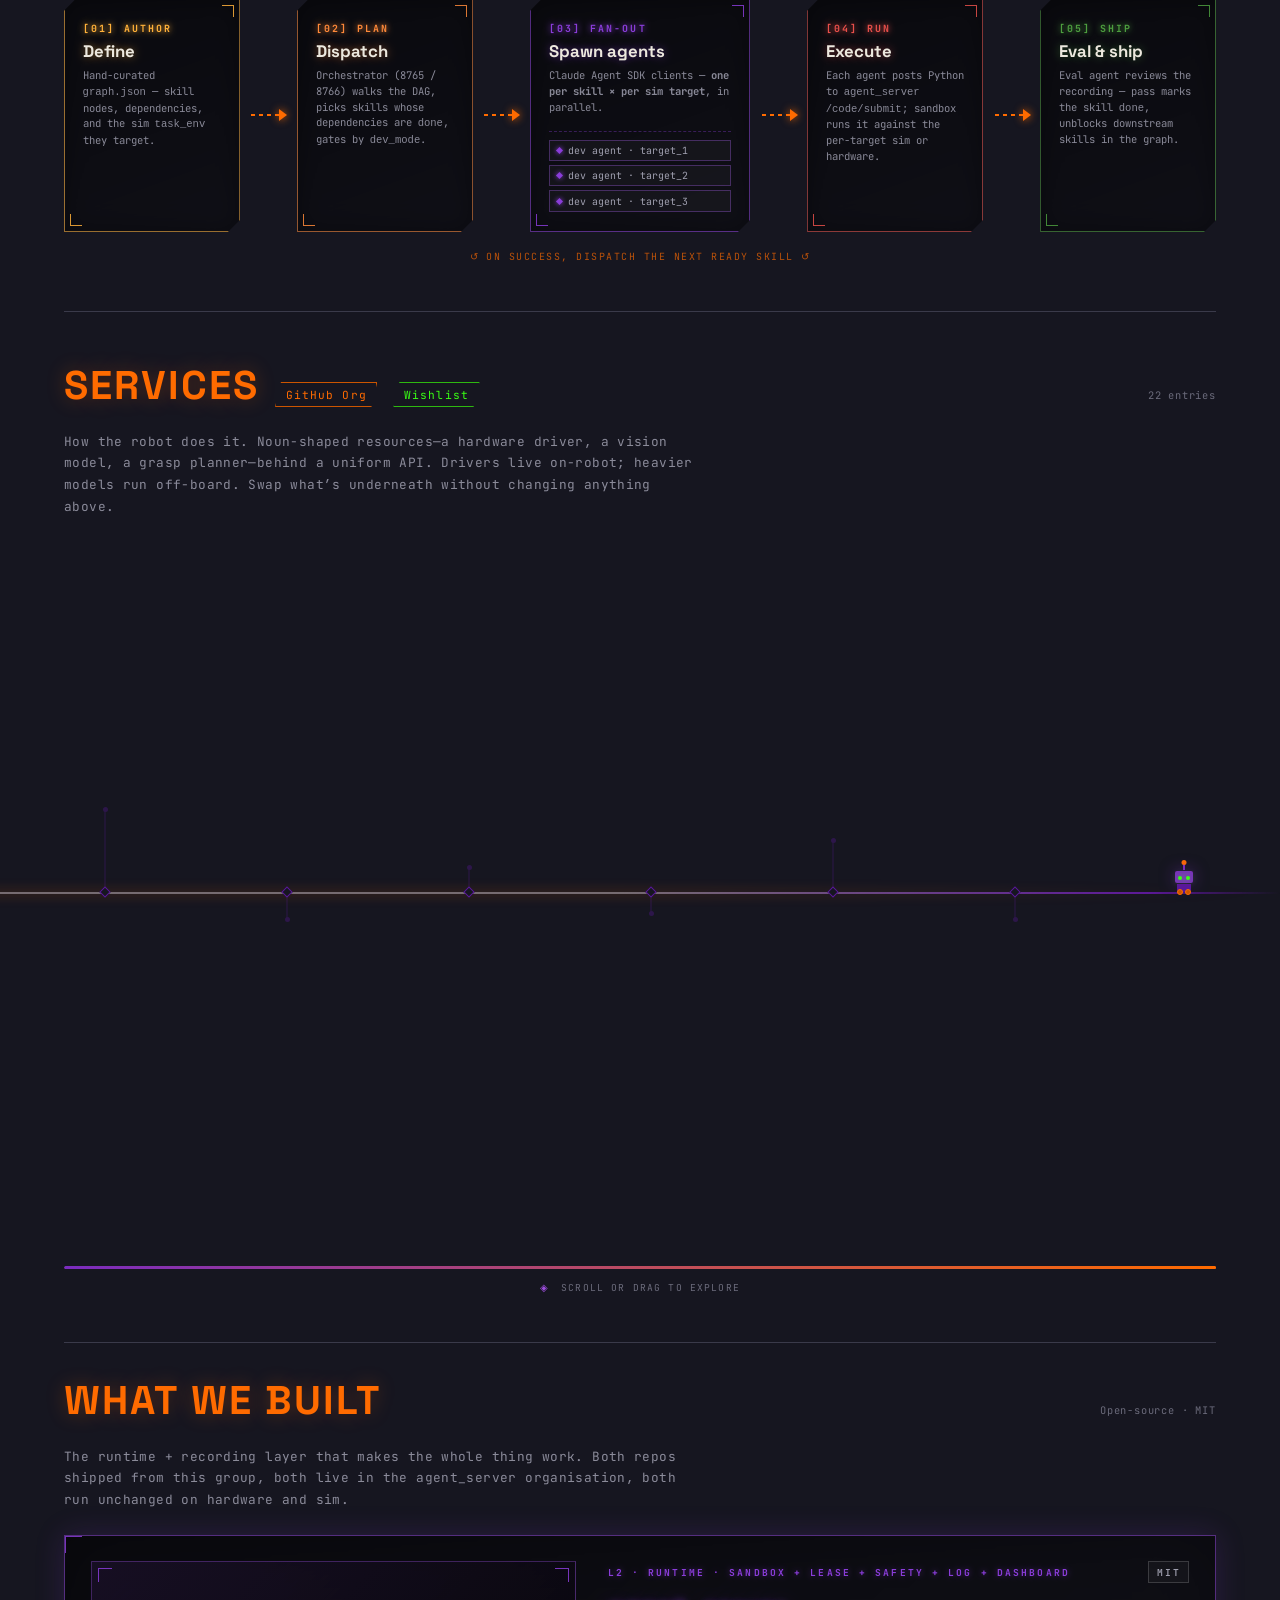
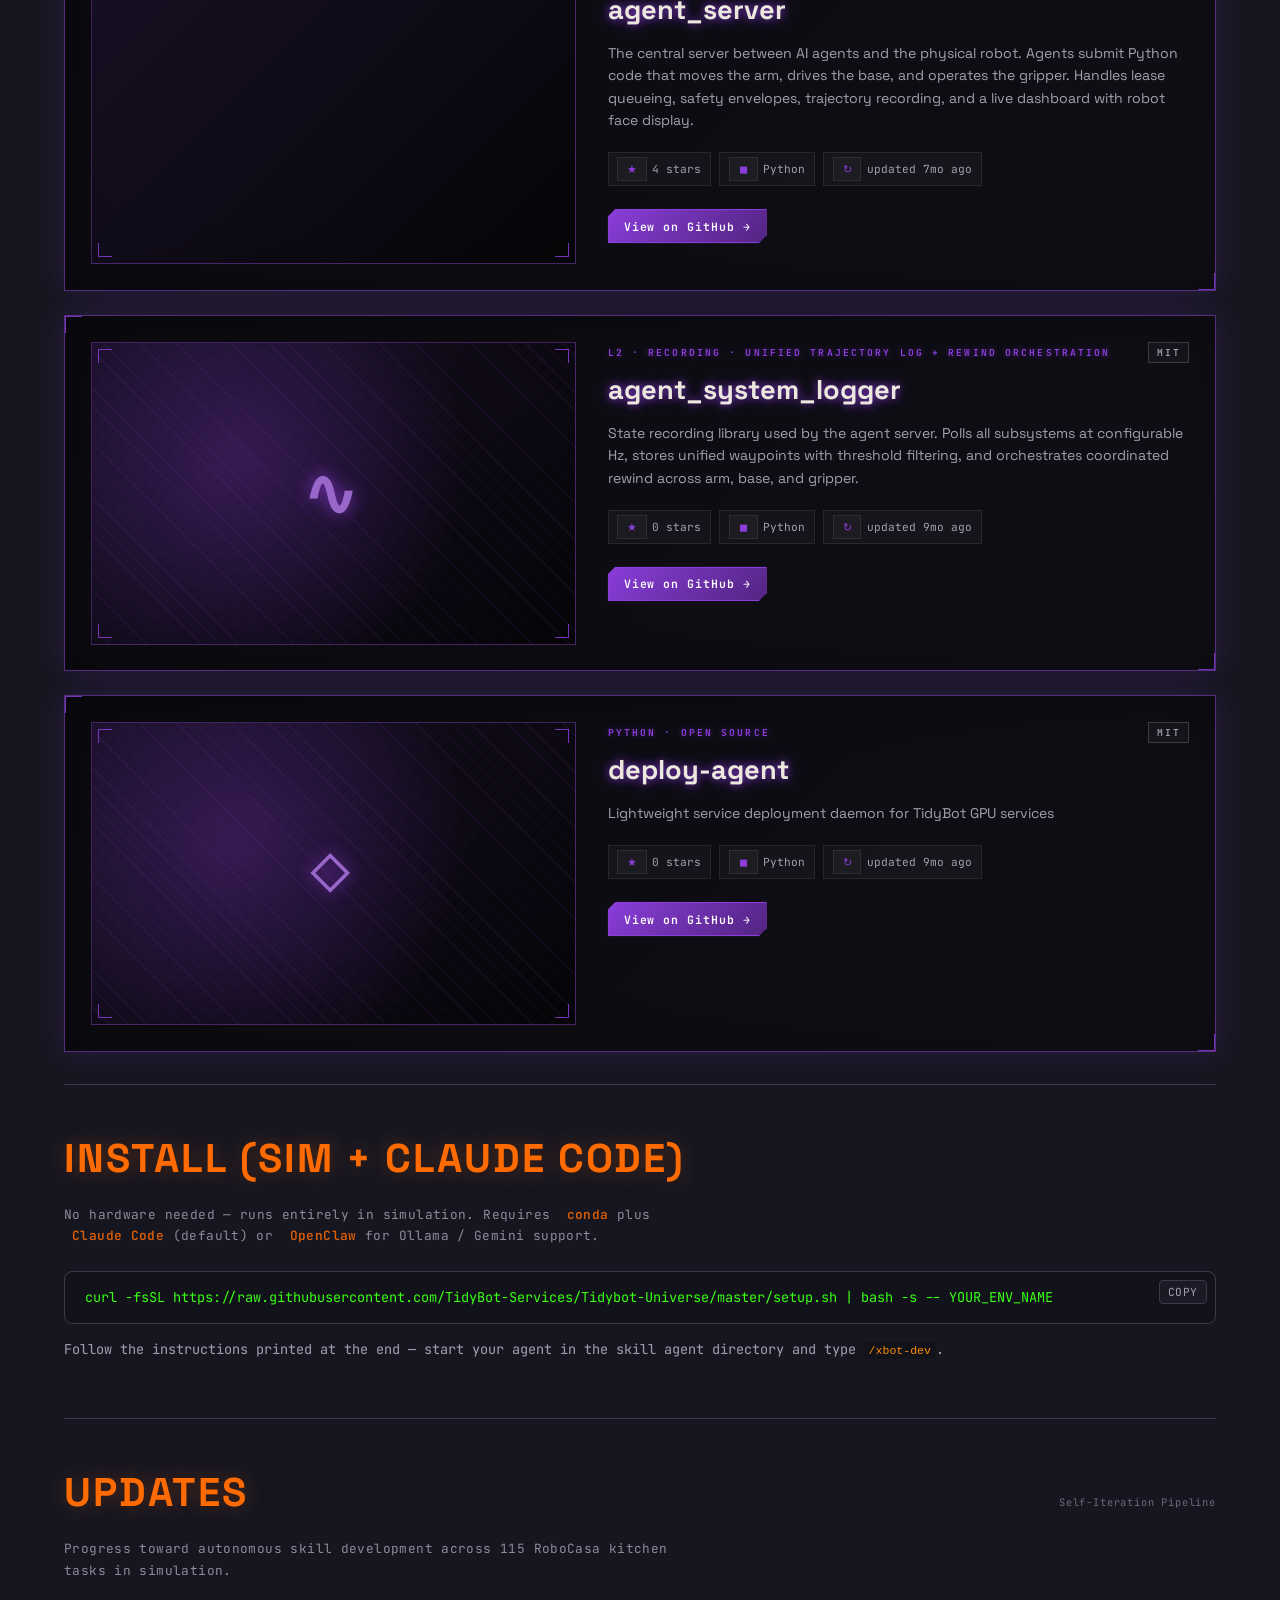
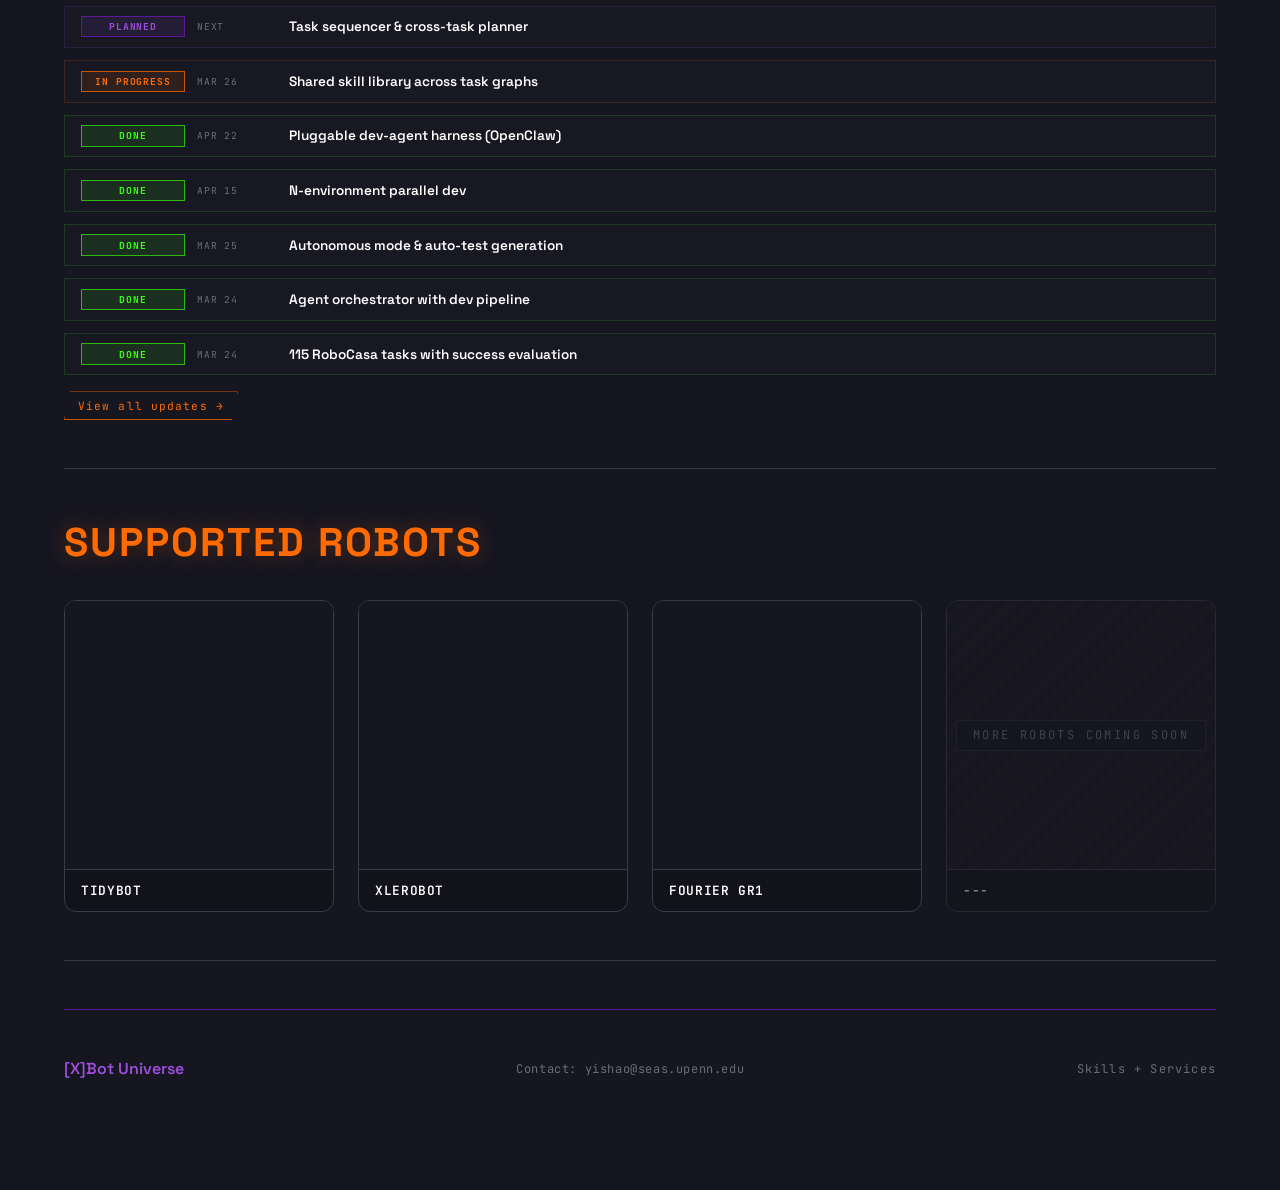
==== commit 66abf1d9: "4-tier architecture, flow lifecycle, platform feature cards Architecture is now L1 Intelligence (orc" ====
--- a/index.html
+++ b/index.html
@@ -258,26 +258,39 @@
             </section>
 
             <!-- ==============================
-                 PIPELINE — 3-layer architecture
+                 PIPELINE — 3-tier architecture + Skills artifact channel
                  ============================== -->
             <section class="pipeline-section gallery-section">
                 <div class="gallery-header">
                     <span class="gallery-label">Architecture</span>
-                    <span class="gallery-count">Three layers</span>
-                </div>
-                <p class="gallery-blurb">Skills (Python policies) run on the Agent Server (sandbox + safety + logging) which calls Services (atomic capabilities behind a uniform API). AI agents and humans sit above, writing skills.</p>
+                    <span class="gallery-count">Three running tiers · one artifact channel</span>
+                </div>
+                <p class="gallery-blurb">L1 Intelligence (orchestrator + dev/eval agents) writes Python — those <em>Skills</em> are an artifact, not a service — and submits them to L2 Runtime (Agent Server), which calls L3 Substrate (hardware drivers + sim bridges + ML services). Humans hand a task graph to L1 and step out of the loop.</p>
 
                 <div class="pipeline-writers">
-                    <span class="pipeline-writers-pill">Humans + AI Agents</span>
+                    <span class="pipeline-writers-pill">Humans</span>
                     <span class="pipeline-writers-arrow"></span>
                 </div>
 
                 <div class="pipeline-stack" id="pipeline-stack">
-                    <div class="pipeline-layer" data-layer="skills">
+                    <div class="pipeline-layer" data-layer="intelligence">
+                        <div class="pipeline-layer-title" data-layer-id="intelligence">
+                            <span class="pipeline-layer-num">L1 · Authoring</span>
+                            <span class="pipeline-layer-name">Intelligence</span>
+                            <span class="pipeline-layer-tagline">orchestrator + AI agents<br>writes Python, dispatches</span>
+                        </div>
+                        <div class="pipeline-comps">
+                            <span class="pipeline-comp" data-comp-id="ai-orch">orchestrator</span>
+                            <span class="pipeline-comp" data-comp-id="ai-dev">dev agents</span>
+                            <span class="pipeline-comp" data-comp-id="ai-eval">eval agents</span>
+                        </div>
+                    </div>
+
+                    <div class="pipeline-layer pipeline-layer-artifact" data-layer="skills">
                         <div class="pipeline-layer-title" data-layer-id="skills">
-                            <span class="pipeline-layer-num">L1 · Behaviors</span>
+                            <span class="pipeline-layer-num">⤓ ARTIFACT ⤒</span>
                             <span class="pipeline-layer-name">Skills</span>
-                            <span class="pipeline-layer-tagline">AI-written Python<br>code-as-policy</span>
+                            <span class="pipeline-layer-tagline">Python written above<br>injected into runtime below</span>
                         </div>
                         <div class="pipeline-comps">
                             <span class="pipeline-comp" data-comp-id="skill-look-forward">look-forward</span>
@@ -334,6 +347,147 @@
             </section>
 
             <!-- ==============================
+                 FRONTEND GALLERY (Skills)
+                 ============================== -->
+            <section class="gallery-section" data-gallery="skills">
+                <div class="gallery-header">
+                    <span class="gallery-label">Skills</span>
+                    <a href="https://github.com/Tidybot-Skills" class="gallery-repo" target="_blank" rel="noopener">GitHub Org</a>
+                    <button class="gallery-wishlist" id="skills-wishlist-btn">Wishlist</button>
+                    <div class="gallery-view-toggle" id="skills-view-toggle">
+                        <button class="view-toggle-btn" data-view="timeline">Timeline</button>
+                        <button class="view-toggle-btn active" data-view="tree">Dep Tree</button>
+                    </div>
+                    <span class="gallery-count"></span>
+                </div>
+                <p class="gallery-blurb">What the robot does. Verb-shaped behaviors that run on the robot&mdash;pick, place, scan, navigate&mdash;tested with real trials and composed into dependency trees of increasingly complex tasks.</p>
+                <div class="gallery-viewport" style="display:none;">
+                    <div class="gallery-track"></div>
+                </div>
+                <div class="gallery-nav" style="display:none;">
+                    <div class="gallery-progress">
+                        <div class="gallery-progress-fill"></div>
+                    </div>
+                    <span class="gallery-hint">
+                        <span class="hint-icon">◈</span> scroll or drag to explore
+                    </span>
+                </div>
+
+                <div class="tree-viewport" id="skills-tree">
+                    <svg class="tree-edges" id="tree-edges"></svg>
+                    <div class="tree-nodes" id="tree-nodes"></div>
+                </div>
+
+                <!-- Inline Wishlist Subsection -->
+                <div class="wishlist-section" id="wishlist-section">
+                    <div class="wishlist-sub-header">
+                        <span class="wishlist-sub-title">Skill Wishlist</span>
+                        <div class="wishlist-sort-buttons">
+                            <button class="wishlist-sort-btn active" data-sort="votes">Top Voted</button>
+                            <button class="wishlist-sort-btn" data-sort="newest">Newest</button>
+                        </div>
+                        <div class="wishlist-auth" id="wishlist-auth">
+                            <button class="wishlist-signin-btn" id="wishlist-signin">Sign In to Submit Wishlist</button>
+                        </div>
+                        <button class="wishlist-suggest-btn" id="wishlist-suggest-btn" disabled>+ Suggest a Skill</button>
+                    </div>
+                    <div class="wishlist-items" id="wishlist-items">
+                        <div class="wishlist-loading" id="wishlist-loading">
+                            <span class="wishlist-spinner"></span>
+                            <span>LOADING WISHLIST DATA...</span>
+                        </div>
+                    </div>
+                </div>
+            </section>
+
+            <!-- ==============================
+                 FLOW — How a task runs (skill graph lifecycle)
+                 ============================== -->
+            <section class="flow-section gallery-section">
+                <div class="gallery-header">
+                    <span class="gallery-label">How a skill ships</span>
+                    <span class="gallery-count">Lifecycle of a skill graph</span>
+                </div>
+                <p class="gallery-blurb">A <strong>task</strong> is a DAG of the <strong>skills</strong> shown above. The orchestrator walks the graph, fans out one Claude agent per (skill × sim target), each agent writes Python that the sandbox runs against the sim or hardware, and an evaluator agent reviews the recording before the skill ships into the library.</p>
+                <div class="flow-example">
+                    <span class="flow-example-label">example skill graph</span>
+                    <span class="flow-example-chip">pick-up-object</span>
+                    <span class="flow-example-arrow">→</span>
+                    <span class="flow-example-chip">place-object</span>
+                    <span class="flow-example-arrow">→</span>
+                    <span class="flow-example-chip">pick-and-place</span>
+                    <span class="flow-example-hint">↑ a graph of those skills (any of them) flows through the stages below</span>
+                </div>
+
+                <div class="flow-stages" id="flow-stages">
+                    <div class="flow-stage" data-flow-id="define">
+                        <span class="flow-stage-num">[01] AUTHOR</span>
+                        <span class="flow-stage-name">Define</span>
+                        <span class="flow-stage-desc">Hand-curated <code>graph.json</code> — skill nodes, dependencies, and the sim <code>task_env</code> they target.</span>
+                    </div>
+
+                    <div class="flow-arrow">
+                        <svg viewBox="0 0 38 24" preserveAspectRatio="none">
+                            <line class="body" x1="2" y1="12" x2="30" y2="12"/>
+                            <polygon class="head" points="30,6 38,12 30,18"/>
+                        </svg>
+                    </div>
+
+                    <div class="flow-stage" data-flow-id="dispatch">
+                        <span class="flow-stage-num">[02] PLAN</span>
+                        <span class="flow-stage-name">Dispatch</span>
+                        <span class="flow-stage-desc">Orchestrator (8765 / 8766) walks the DAG, picks skills whose dependencies are <code>done</code>, gates by <code>dev_mode</code>.</span>
+                    </div>
+
+                    <div class="flow-arrow">
+                        <svg viewBox="0 0 38 24" preserveAspectRatio="none">
+                            <line class="body" x1="2" y1="12" x2="30" y2="12"/>
+                            <polygon class="head" points="30,6 38,12 30,18"/>
+                        </svg>
+                    </div>
+
+                    <div class="flow-stage" data-flow-id="spawn">
+                        <span class="flow-stage-num">[03] FAN-OUT</span>
+                        <span class="flow-stage-name">Spawn agents</span>
+                        <span class="flow-stage-desc">Claude Agent SDK clients — <strong>one per skill × per sim target</strong>, in parallel.</span>
+                        <div class="flow-stage-fanout">
+                            <span>dev agent · target_1</span>
+                            <span>dev agent · target_2</span>
+                            <span>dev agent · target_3</span>
+                        </div>
+                    </div>
+
+                    <div class="flow-arrow">
+                        <svg viewBox="0 0 38 24" preserveAspectRatio="none">
+                            <line class="body" x1="2" y1="12" x2="30" y2="12"/>
+                            <polygon class="head" points="30,6 38,12 30,18"/>
+                        </svg>
+                    </div>
+
+                    <div class="flow-stage" data-flow-id="execute">
+                        <span class="flow-stage-num">[04] RUN</span>
+                        <span class="flow-stage-name">Execute</span>
+                        <span class="flow-stage-desc">Each agent posts Python to <code>agent_server /code/submit</code>; sandbox runs it against the per-target sim or hardware.</span>
+                    </div>
+
+                    <div class="flow-arrow">
+                        <svg viewBox="0 0 38 24" preserveAspectRatio="none">
+                            <line class="body" x1="2" y1="12" x2="30" y2="12"/>
+                            <polygon class="head" points="30,6 38,12 30,18"/>
+                        </svg>
+                    </div>
+
+                    <div class="flow-stage" data-flow-id="eval">
+                        <span class="flow-stage-num">[05] SHIP</span>
+                        <span class="flow-stage-name">Eval &amp; ship</span>
+                        <span class="flow-stage-desc">Eval agent reviews the recording — pass marks the skill <code>done</code>, unblocks downstream skills in the graph.</span>
+                    </div>
+                </div>
+
+                <div class="flow-loopback"></div>
+            </section>
+
+            <!-- ==============================
                  BACKEND GALLERY
                  ============================== -->
             <section class="gallery-section" data-gallery="services">
@@ -355,6 +509,18 @@
                         <span class="hint-icon">◈</span> scroll or drag to explore
                     </span>
                 </div>
+            </section>
+
+            <!-- ==============================
+                 PLATFORM SERVICES — what we built
+                 ============================== -->
+            <section class="agents-section">
+                <div class="gallery-header">
+                    <span class="gallery-label">What we built</span>
+                    <span class="gallery-count">Open-source · MIT</span>
+                </div>
+                <p class="gallery-blurb">The runtime + recording layer that makes the whole thing work. Both repos shipped from this group, both live in the agent_server organisation, both run unchanged on hardware and sim.</p>
+                <div class="platform-cards" id="agents-grid"></div>
             </section>
 
             <!-- ==============================
@@ -424,71 +590,6 @@
             </section>
 
             <!-- ==============================
-                 FRONTEND GALLERY
-                 ============================== -->
-            <section class="gallery-section" data-gallery="skills">
-                <div class="gallery-header">
-                    <span class="gallery-label">Skills</span>
-                    <a href="https://github.com/Tidybot-Skills" class="gallery-repo" target="_blank" rel="noopener">GitHub Org</a>
-                    <button class="gallery-wishlist" id="skills-wishlist-btn">Wishlist</button>
-                    <div class="gallery-view-toggle" id="skills-view-toggle">
-                        <button class="view-toggle-btn" data-view="timeline">Timeline</button>
-                        <button class="view-toggle-btn active" data-view="tree">Dep Tree</button>
-                    </div>
-                    <span class="gallery-count"></span>
-                </div>
-                <p class="gallery-blurb">What the robot does. Verb-shaped behaviors that run on the robot&mdash;pick, place, scan, navigate&mdash;tested with real trials and composed into dependency trees of increasingly complex tasks.</p>
-                <div class="gallery-viewport" style="display:none;">
-                    <div class="gallery-track"></div>
-                </div>
-                <div class="gallery-nav" style="display:none;">
-                    <div class="gallery-progress">
-                        <div class="gallery-progress-fill"></div>
-                    </div>
-                    <span class="gallery-hint">
-                        <span class="hint-icon">◈</span> scroll or drag to explore
-                    </span>
-                </div>
-
-                <div class="tree-viewport" id="skills-tree">
-                    <svg class="tree-edges" id="tree-edges"></svg>
-                    <div class="tree-nodes" id="tree-nodes"></div>
-                </div>
-
-                <!-- Inline Wishlist Subsection -->
-                <div class="wishlist-section" id="wishlist-section">
-                    <div class="wishlist-sub-header">
-                        <span class="wishlist-sub-title">Skill Wishlist</span>
-                        <div class="wishlist-sort-buttons">
-                            <button class="wishlist-sort-btn active" data-sort="votes">Top Voted</button>
-                            <button class="wishlist-sort-btn" data-sort="newest">Newest</button>
-                        </div>
-                        <div class="wishlist-auth" id="wishlist-auth">
-                            <button class="wishlist-signin-btn" id="wishlist-signin">Sign In to Submit Wishlist</button>
-                        </div>
-                        <button class="wishlist-suggest-btn" id="wishlist-suggest-btn" disabled>+ Suggest a Skill</button>
-                    </div>
-                    <div class="wishlist-items" id="wishlist-items">
-                        <div class="wishlist-loading" id="wishlist-loading">
-                            <span class="wishlist-spinner"></span>
-                            <span>LOADING WISHLIST DATA...</span>
-                        </div>
-                    </div>
-                </div>
-            </section>
-
-            <!-- ==============================
-                 AGENTS SECTION
-                 ============================== -->
-            <section class="agents-section">
-                <div class="gallery-header">
-                    <span class="gallery-label">Platform Services</span>
-                    <span class="gallery-label" style="font-size: 0.8em; opacity: 0.6;">(Our Contribution)</span>
-                </div>
-                <div class="agents-grid" id="agents-grid"></div>
-            </section>
-
-            <!-- ==============================
                  SUPPORTED ROBOTS
                  ============================== -->
             <section class="robots-section">
--- a/styles.css
+++ b/styles.css
@@ -4213,9 +4213,466 @@
 }
 
 /* ==============================
+   PLATFORM CARDS — "What we built" feature cards
+   ============================== */
+.platform-cards {
+    display: flex;
+    flex-direction: column;
+    gap: 1.5rem;
+    margin-top: 1.5rem;
+}
+
+.platform-card {
+    --pc-accent: #8a3dd9;
+    --pc-accent-dim: rgba(138,61,217,0.10);
+    position: relative;
+    display: grid;
+    grid-template-columns: minmax(0, 5fr) minmax(0, 6fr);
+    gap: 2rem;
+    padding: 1.6rem;
+    background:
+        linear-gradient(135deg, rgba(0,0,0,0.55), rgba(0,0,0,0.3));
+    border: 1px solid color-mix(in srgb, var(--pc-accent) 50%, rgba(255,255,255,0.08));
+    box-shadow:
+        0 0 28px color-mix(in srgb, var(--pc-accent) 18%, transparent),
+        inset 0 0 60px rgba(0,0,0,0.3);
+    overflow: hidden;
+    transition: transform 0.25s var(--ease-smooth, ease), box-shadow 0.25s, border-color 0.25s;
+}
+.platform-card:hover {
+    transform: translateY(-2px);
+    border-color: var(--pc-accent);
+    box-shadow:
+        0 0 36px color-mix(in srgb, var(--pc-accent) 32%, transparent),
+        inset 0 0 60px rgba(0,0,0,0.3);
+}
+
+/* Cyber corner accents on the whole card */
+.platform-card::before,
+.platform-card::after {
+    content: "";
+    position: absolute;
+    width: 18px;
+    height: 18px;
+    border: 2px solid var(--pc-accent);
+    pointer-events: none;
+    opacity: 0.85;
+}
+.platform-card::before { top: -1px; left: -1px; border-right: none; border-bottom: none; }
+.platform-card::after  { bottom: -1px; right: -1px; border-left: none; border-top: none; }
+
+/* Media (left) — image or fallback pattern */
+.platform-card-media {
+    position: relative;
+    aspect-ratio: 16/10;
+    background:
+        linear-gradient(135deg, var(--pc-accent-dim), rgba(0,0,0,0.6));
+    border: 1px solid color-mix(in srgb, var(--pc-accent) 35%, rgba(255,255,255,0.06));
+    overflow: hidden;
+}
+.platform-card-media img {
+    width: 100%;
+    height: 100%;
+    object-fit: cover;
+    display: block;
+    transition: opacity 0.3s, transform 0.3s;
+}
+.platform-card-media .thumbs {
+    position: absolute;
+    inset: 0;
+    display: grid;
+    grid-template-columns: 1fr;
+}
+.platform-card-media .thumbs > img {
+    grid-column: 1; grid-row: 1;
+    opacity: 0;
+    animation: pc-rotate 12s steps(1) infinite;
+}
+.platform-card-media .thumbs > img:nth-child(1) { animation-delay: 0s; }
+.platform-card-media .thumbs > img:nth-child(2) { animation-delay: 4s; }
+.platform-card-media .thumbs > img:nth-child(3) { animation-delay: 8s; }
+@keyframes pc-rotate {
+    0%, 30% { opacity: 1; }
+    33%, 100% { opacity: 0; }
+}
+
+/* Fallback pattern when no images */
+.platform-card-media.no-image {
+    display: flex;
+    align-items: center;
+    justify-content: center;
+}
+.platform-card-media.no-image::before {
+    content: "";
+    position: absolute;
+    inset: 0;
+    background:
+        repeating-linear-gradient(45deg,
+            transparent 0 12px,
+            color-mix(in srgb, var(--pc-accent) 10%, transparent) 12px 13px),
+        radial-gradient(circle at 30% 40%,
+            color-mix(in srgb, var(--pc-accent) 30%, transparent),
+            transparent 60%);
+}
+.platform-card-media.no-image .glyph {
+    position: relative;
+    z-index: 1;
+    font-family: var(--font-mono);
+    font-size: 4rem;
+    font-weight: 700;
+    color: color-mix(in srgb, var(--pc-accent) 70%, #ece8de);
+    letter-spacing: 0.1em;
+    text-shadow: 0 0 18px var(--pc-accent);
+    opacity: 0.9;
+}
+
+/* Image cyber corner accents */
+.platform-card-media .frame-corner {
+    position: absolute;
+    width: 14px;
+    height: 14px;
+    border: 1.5px solid var(--pc-accent);
+    pointer-events: none;
+    opacity: 0.85;
+}
+.platform-card-media .frame-corner.tl { top: 6px;    left: 6px;   border-right: none; border-bottom: none; }
+.platform-card-media .frame-corner.tr { top: 6px;    right: 6px;  border-left: none;  border-bottom: none; }
+.platform-card-media .frame-corner.bl { bottom: 6px; left: 6px;   border-right: none; border-top: none; }
+.platform-card-media .frame-corner.br { bottom: 6px; right: 6px;  border-left: none;  border-top: none; }
+
+/* Body (right) */
+.platform-card-body {
+    display: flex;
+    flex-direction: column;
+    gap: 0.7rem;
+}
+.platform-card-meta {
+    display: flex;
+    align-items: center;
+    gap: 0.6rem;
+    flex-wrap: wrap;
+}
+.platform-card-eyebrow {
+    font-family: var(--font-mono);
+    font-size: 0.6rem;
+    font-weight: 700;
+    letter-spacing: 0.22em;
+    text-transform: uppercase;
+    color: var(--pc-accent);
+    text-shadow: 0 0 6px color-mix(in srgb, var(--pc-accent) 50%, transparent);
+}
+.platform-card-license {
+    margin-left: auto;
+    font-family: var(--font-mono);
+    font-size: 0.6rem;
+    font-weight: 600;
+    letter-spacing: 0.18em;
+    text-transform: uppercase;
+    color: var(--color-text-soft, #cfd2d6);
+    padding: 0.2rem 0.5rem;
+    border: 1px solid rgba(255,255,255,0.16);
+    background: rgba(255,255,255,0.03);
+}
+.platform-card-title {
+    font-family: var(--font-display, var(--font-mono));
+    font-size: 1.7rem;
+    font-weight: 700;
+    color: #ece8de;
+    line-height: 1.05;
+    margin: 0.1rem 0 0.2rem;
+    text-shadow:
+        0 0 10px var(--pc-accent),
+        0 0 22px color-mix(in srgb, var(--pc-accent) 35%, transparent);
+}
+.platform-card-tagline {
+    font-family: var(--font-mono);
+    font-size: 0.78rem;
+    color: var(--color-text-soft, #cfd2d6);
+    opacity: 0.9;
+    margin: 0;
+    line-height: 1.5;
+}
+.platform-card-desc {
+    font-size: 0.88rem;
+    line-height: 1.6;
+    color: var(--color-text-soft, #cfd2d6);
+    margin: 0.2rem 0 0.4rem;
+}
+.platform-card-stats {
+    display: flex;
+    flex-wrap: wrap;
+    gap: 0.5rem;
+    margin-top: 0.2rem;
+}
+.platform-card-stats span {
+    display: inline-flex;
+    align-items: center;
+    gap: 0.35rem;
+    font-family: var(--font-mono);
+    font-size: 0.7rem;
+    color: var(--color-text-soft, #cfd2d6);
+    padding: 0.25rem 0.55rem;
+    background: rgba(255,255,255,0.03);
+    border: 1px solid rgba(255,255,255,0.08);
+}
+.platform-card-stats .ic {
+    color: var(--pc-accent);
+}
+.platform-card-actions {
+    display: flex;
+    gap: 0.6rem;
+    margin-top: 0.7rem;
+    flex-wrap: wrap;
+}
+.platform-card-btn {
+    display: inline-flex;
+    align-items: center;
+    gap: 0.35rem;
+    font-family: var(--font-mono);
+    font-size: 0.72rem;
+    font-weight: 600;
+    letter-spacing: 0.08em;
+    padding: 0.55rem 0.95rem;
+    text-decoration: none;
+    transition: background 0.15s, color 0.15s, border-color 0.15s, box-shadow 0.15s;
+    clip-path: polygon(8px 0, 100% 0, 100% calc(100% - 8px), calc(100% - 8px) 100%, 0 100%, 0 8px);
+}
+.platform-card-btn.primary {
+    color: #fff;
+    background: linear-gradient(135deg, var(--pc-accent), color-mix(in srgb, var(--pc-accent) 60%, #000));
+    border: 1px solid var(--pc-accent);
+    box-shadow: 0 0 12px color-mix(in srgb, var(--pc-accent) 40%, transparent);
+}
+.platform-card-btn.primary:hover {
+    box-shadow: 0 0 22px var(--pc-accent), 0 0 36px color-mix(in srgb, var(--pc-accent) 40%, transparent);
+}
+.platform-card-btn.ghost {
+    color: var(--color-text-soft, #cfd2d6);
+    background: rgba(255,255,255,0.03);
+    border: 1px solid rgba(255,255,255,0.14);
+}
+.platform-card-btn.ghost:hover {
+    color: #fff;
+    border-color: var(--pc-accent);
+    background: color-mix(in srgb, var(--pc-accent) 10%, rgba(255,255,255,0.03));
+}
+
+@media (max-width: 800px) {
+    .platform-card { grid-template-columns: 1fr; gap: 1.2rem; padding: 1.2rem; }
+    .platform-card-title { font-size: 1.4rem; }
+}
+
+/* ==============================
    PIPELINE SECTION — 3-layer architecture
    ============================== */
-.pipeline-section { margin: 5rem 0 6rem; }
+/* No extra margin — sits flush with .gallery-section's standard 3rem padding so
+   spacing matches the Skills / Services sections below. */
+.pipeline-section { margin: 0; }
+
+/* ==============================
+   FLOW SECTION — "How a task runs" execution timeline
+   ============================== */
+.flow-section { margin: 0; }
+
+/* Tiny "example skill graph" chip-row that ties the section to the Skills
+   gallery below — uses the same skill repo names a visitor will see. */
+.flow-example {
+    display: flex;
+    align-items: center;
+    flex-wrap: wrap;
+    gap: 0.5rem;
+    margin: 0.6rem 0 0.3rem;
+    font-family: var(--font-mono);
+    font-size: 0.7rem;
+}
+.flow-example-label {
+    font-size: 0.6rem;
+    letter-spacing: 0.18em;
+    text-transform: uppercase;
+    color: var(--color-gray, #888);
+    margin-right: 0.4rem;
+}
+.flow-example-chip {
+    display: inline-flex;
+    align-items: center;
+    gap: 0.35rem;
+    padding: 0.25rem 0.6rem;
+    color: #ece8de;
+    background: rgba(77,158,63,0.08);
+    border: 1px solid rgba(77,158,63,0.45);
+    clip-path: polygon(6px 0, 100% 0, 100% calc(100% - 6px), calc(100% - 6px) 100%, 0 100%, 0 6px);
+}
+.flow-example-chip::before {
+    content: "";
+    width: 6px; height: 6px;
+    background: #4d9e3f;
+    box-shadow: 0 0 5px #4d9e3f;
+    transform: rotate(45deg);
+}
+.flow-example-arrow {
+    color: var(--color-warning, #ff6b00);
+    text-shadow: 0 0 5px var(--color-warning, #ff6b00);
+    opacity: 0.8;
+}
+.flow-example-hint {
+    margin-left: auto;
+    color: var(--color-gray, #888);
+    opacity: 0.75;
+    letter-spacing: 0.04em;
+}
+.flow-stages {
+    display: grid;
+    grid-template-columns: 1fr auto 1fr auto 1.25fr auto 1fr auto 1fr;
+    gap: 0.6rem;
+    align-items: stretch;
+    margin-top: 1.5rem;
+    overflow-x: auto;
+    padding-bottom: 0.5rem;
+}
+.flow-stage {
+    --flow-color: #ff8a3a;
+    position: relative;
+    display: flex;
+    flex-direction: column;
+    gap: 0.45rem;
+    padding: 1.4rem 1.1rem 1.2rem;
+    background:
+        linear-gradient(160deg, rgba(0,0,0,0.55), rgba(0,0,0,0.3));
+    border: 1px solid color-mix(in srgb, var(--flow-color) 55%, rgba(255,255,255,0.08));
+    box-shadow:
+        0 0 22px color-mix(in srgb, var(--flow-color) 18%, transparent),
+        inset 0 0 24px rgba(0,0,0,0.35);
+    clip-path: polygon(12px 0, 100% 0, 100% calc(100% - 12px), calc(100% - 12px) 100%, 0 100%, 0 12px);
+    cursor: pointer;
+    transition: transform 0.2s var(--ease-smooth, ease), box-shadow 0.2s, border-color 0.2s;
+    min-width: 150px;
+}
+.flow-stage:hover {
+    transform: translateY(-3px);
+    border-color: var(--flow-color);
+    box-shadow:
+        0 0 30px var(--flow-color),
+        0 0 56px color-mix(in srgb, var(--flow-color) 35%, transparent),
+        inset 0 0 24px rgba(0,0,0,0.35);
+}
+/* Per-stage colour: walk through the EVA palette like a state machine */
+.flow-stage[data-flow-id="define"]   { --flow-color: #ffb13a; }  /* NERV amber */
+.flow-stage[data-flow-id="dispatch"] { --flow-color: #ff8a3a; }  /* warm orange */
+.flow-stage[data-flow-id="spawn"]    { --flow-color: #8a3dd9; }  /* EVA-01 purple — agents */
+.flow-stage[data-flow-id="execute"]  { --flow-color: #e8504b; }  /* EVA-02 red — execution */
+.flow-stage[data-flow-id="eval"]     { --flow-color: #4d9e3f; }  /* NERV green — shipped */
+
+/* Cyber corner accents */
+.flow-stage::before,
+.flow-stage::after {
+    content: "";
+    position: absolute;
+    width: 12px;
+    height: 12px;
+    border: 1.5px solid var(--flow-color);
+    pointer-events: none;
+    opacity: 0.85;
+}
+.flow-stage::before { top: 5px; right: 5px; border-left: none; border-bottom: none; }
+.flow-stage::after  { bottom: 5px; left: 5px; border-right: none; border-top: none; }
+
+.flow-stage-num {
+    font-family: var(--font-mono);
+    font-size: 0.62rem;
+    font-weight: 700;
+    letter-spacing: 0.22em;
+    color: var(--flow-color);
+    text-shadow: 0 0 6px var(--flow-color);
+}
+.flow-stage-name {
+    font-family: var(--font-display, var(--font-mono));
+    font-size: 1.05rem;
+    font-weight: 700;
+    color: #ece8de;
+    line-height: 1.1;
+    text-shadow: 0 0 8px color-mix(in srgb, var(--flow-color) 50%, transparent);
+}
+.flow-stage-desc {
+    font-family: var(--font-mono);
+    font-size: 0.66rem;
+    line-height: 1.5;
+    color: var(--color-text-soft, #cfd2d6);
+    opacity: 0.85;
+}
+
+/* Fan-out badges visualising the multi-agent parallelism in [03] Spawn */
+.flow-stage-fanout {
+    display: flex;
+    flex-direction: column;
+    gap: 0.25rem;
+    margin-top: 0.5rem;
+    padding-top: 0.5rem;
+    border-top: 1px dashed color-mix(in srgb, var(--flow-color) 35%, transparent);
+}
+.flow-stage-fanout span {
+    display: inline-flex;
+    align-items: center;
+    gap: 0.4rem;
+    font-family: var(--font-mono);
+    font-size: 0.62rem;
+    color: var(--color-text-soft, #cfd2d6);
+    padding: 0.2rem 0.45rem;
+    background: rgba(255,255,255,0.03);
+    border: 1px solid color-mix(in srgb, var(--flow-color) 30%, rgba(255,255,255,0.08));
+}
+.flow-stage-fanout span::before {
+    content: "";
+    width: 5px; height: 5px;
+    background: var(--flow-color);
+    box-shadow: 0 0 5px var(--flow-color);
+    transform: rotate(45deg);
+}
+
+/* Arrow between flow stages — marching dashes in NERV amber */
+.flow-arrow {
+    align-self: center;
+    width: 38px;
+    height: 24px;
+    position: relative;
+    flex-shrink: 0;
+}
+.flow-arrow svg { width: 100%; height: 100%; overflow: visible; }
+.flow-arrow .body {
+    stroke: var(--color-warning, #ff6b00);
+    stroke-width: 2;
+    fill: none;
+    stroke-dasharray: 4 4;
+    animation: flow-stage-march 0.9s linear infinite;
+}
+.flow-arrow .head {
+    fill: var(--color-warning, #ff6b00);
+    filter: drop-shadow(0 0 4px var(--color-warning, #ff6b00));
+}
+@keyframes flow-stage-march {
+    to { stroke-dashoffset: -16; }
+}
+/* Implicit "loop back" hint after the last stage — a curved arrow under the
+   row that feeds back into Dispatch */
+.flow-loopback {
+    display: flex;
+    justify-content: center;
+    margin-top: 0.6rem;
+    font-family: var(--font-mono);
+    font-size: 0.62rem;
+    letter-spacing: 0.15em;
+    text-transform: uppercase;
+    color: var(--color-warning, #ff6b00);
+    opacity: 0.7;
+}
+.flow-loopback::before {
+    content: "↺  on success, dispatch the next ready skill  ↺";
+}
+
+/* Stack vertically on narrow screens */
+@media (max-width: 1100px) {
+    .flow-stages { grid-template-columns: 1fr; gap: 1rem; overflow-x: visible; }
+    .flow-arrow { transform: rotate(90deg); justify-self: center; }
+}
 
 /* Writer cap above the stack */
 .pipeline-writers {
@@ -4250,9 +4707,10 @@
     animation: writes-pulse 2.4s ease-in-out infinite;
 }
 .pipeline-writers-arrow::before {
-    content: "▼  writes  ▼";
+    content: "▼  assign  ▼";
     display: inline-block;
 }
+
 @keyframes writes-pulse {
     0%, 100% { opacity: 0.55; transform: translateY(0); }
     50%      { opacity: 1;    transform: translateY(3px); }
@@ -4297,13 +4755,76 @@
 }
 .pipeline-layer:last-child { border-bottom: none; }
 
-/* EVA palette — the show's signature trio:
-     L1 Skills        — NERV terminal / EVA-01 activation green
+/* EVA palette — the four tiers:
+     L1 Intelligence  — NERV warning amber (authoring / control)
+     · Skills artifact (no number, dashed style — see below)
      L2 Agent Server  — EVA-01 Test-Type purple
      L3 Services      — EVA-02 Production-Model crimson */
-.pipeline-layer[data-layer="skills"]       { --layer-color: #4d9e3f; --layer-color-dim: rgba(77,158,63,0.14); }
+.pipeline-layer[data-layer="intelligence"] { --layer-color: #ffb13a; --layer-color-dim: rgba(255,177,58,0.14); }
+.pipeline-layer[data-layer="skills"]       { --layer-color: #4d9e3f; --layer-color-dim: rgba(77,158,63,0.12); }
 .pipeline-layer[data-layer="agent-server"] { --layer-color: #6e2dba; --layer-color-dim: rgba(110,45,186,0.14); }
 .pipeline-layer[data-layer="services"]     { --layer-color: #c43d3a; --layer-color-dim: rgba(196,61,58,0.14); }
+
+/* Artifact band styling — Skills sits between L1 and L2 as a passing-
+   through DATA channel, not a running service. Distinguished visually
+   with dashed borders, a striped (data-flow) background, smaller padding
+   so it reads as "thinner", and bidirectional arrow framing. */
+.pipeline-layer.pipeline-layer-artifact {
+    border-top: 1px dashed var(--layer-color);
+    border-bottom: 1px dashed var(--layer-color);
+    border-left: none;
+    border-right: none;
+    padding: 1.2rem 2.4rem;
+    background:
+        repeating-linear-gradient(
+            45deg,
+            transparent 0 8px,
+            color-mix(in srgb, var(--layer-color) 12%, transparent) 8px 9px
+        ),
+        linear-gradient(180deg, rgba(0,0,0,0.35), rgba(0,0,0,0.18));
+    box-shadow: inset 0 0 28px rgba(0,0,0,0.45);
+}
+.pipeline-layer.pipeline-layer-artifact::before { display: none; }
+.pipeline-layer.pipeline-layer-artifact::after  { display: none; }
+
+.pipeline-layer.pipeline-layer-artifact .pipeline-layer-title {
+    background:
+        linear-gradient(135deg, var(--layer-color-dim), transparent 70%),
+        rgba(0,0,0,0.35);
+    /* Slightly less imposing than runtime-tier titles since this is data, not a service */
+    box-shadow:
+        0 0 12px var(--layer-color-dim),
+        inset 0 0 22px rgba(0,0,0,0.5);
+}
+.pipeline-layer.pipeline-layer-artifact .pipeline-layer-name {
+    font-size: 1.7rem;
+}
+/* "ARTIFACT" prefix replaces L# */
+.pipeline-layer.pipeline-layer-artifact .pipeline-layer-num {
+    font-size: 0.62rem;
+    letter-spacing: 0.32em;
+}
+/* Bidirectional arrow indicator — render before and after the layer with CSS */
+.pipeline-layer.pipeline-layer-artifact::before {
+    content: "↓ writes  ·  ↑ telemetry";
+    display: block;
+    position: absolute;
+    top: -0.85rem;
+    left: 50%;
+    transform: translateX(-50%);
+    font-family: var(--font-mono);
+    font-size: 0.55rem;
+    letter-spacing: 0.18em;
+    text-transform: uppercase;
+    color: var(--layer-color);
+    background: var(--color-bg, #0b0b13);
+    padding: 0 0.6rem;
+    pointer-events: none;
+    border: none;
+    width: auto;
+    height: auto;
+    opacity: 0.85;
+}
 
 /* Layer ambient glow (background shimmer + faint stripe) */
 .pipeline-layer::before {
@@ -4516,6 +5037,7 @@
     padding: 0.25rem 0.25rem 0.5rem;
     --accent: var(--color-warning, #ff6b00);
 }
+.pipeline-popup-body[data-layer="intelligence"] { --accent: #ffb13a; }
 .pipeline-popup-body[data-layer="skills"]       { --accent: #4d9e3f; }
 .pipeline-popup-body[data-layer="agent-server"] { --accent: #6e2dba; }
 .pipeline-popup-body[data-layer="services"]     { --accent: #c43d3a; }
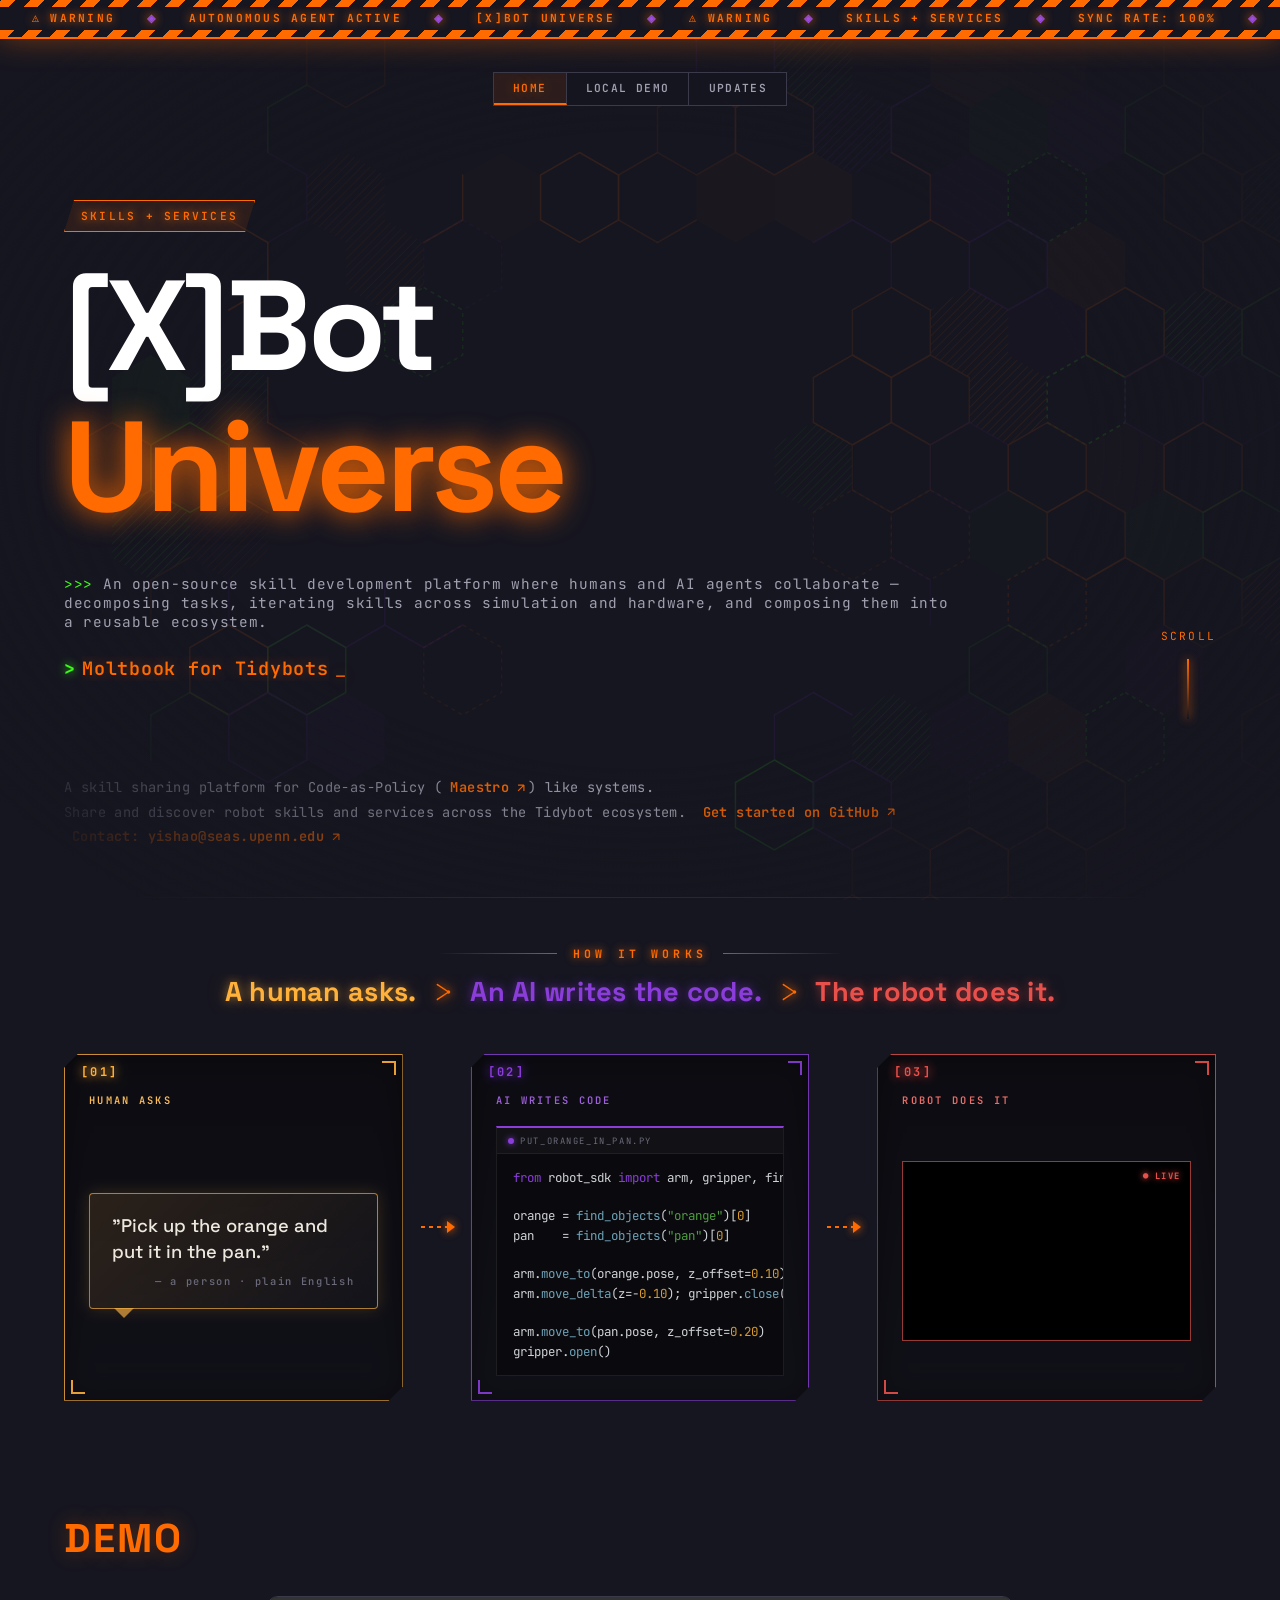
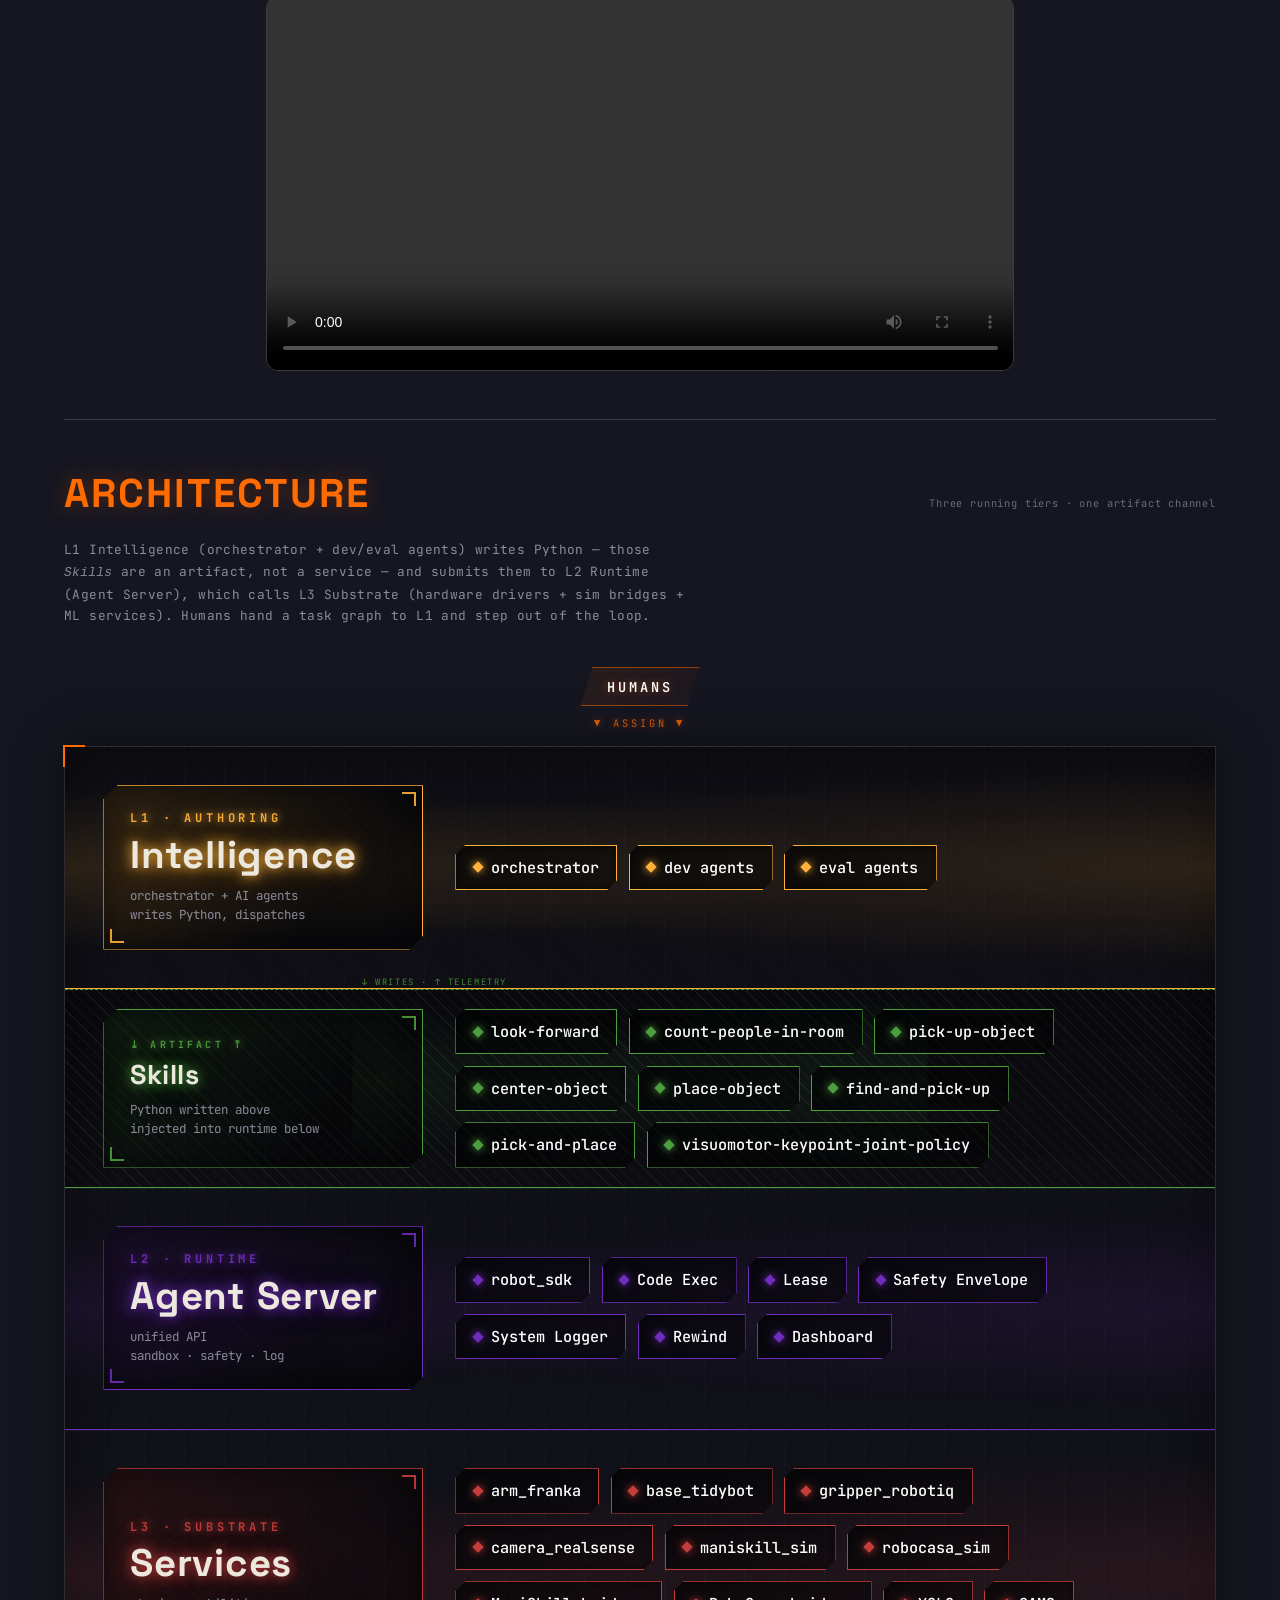
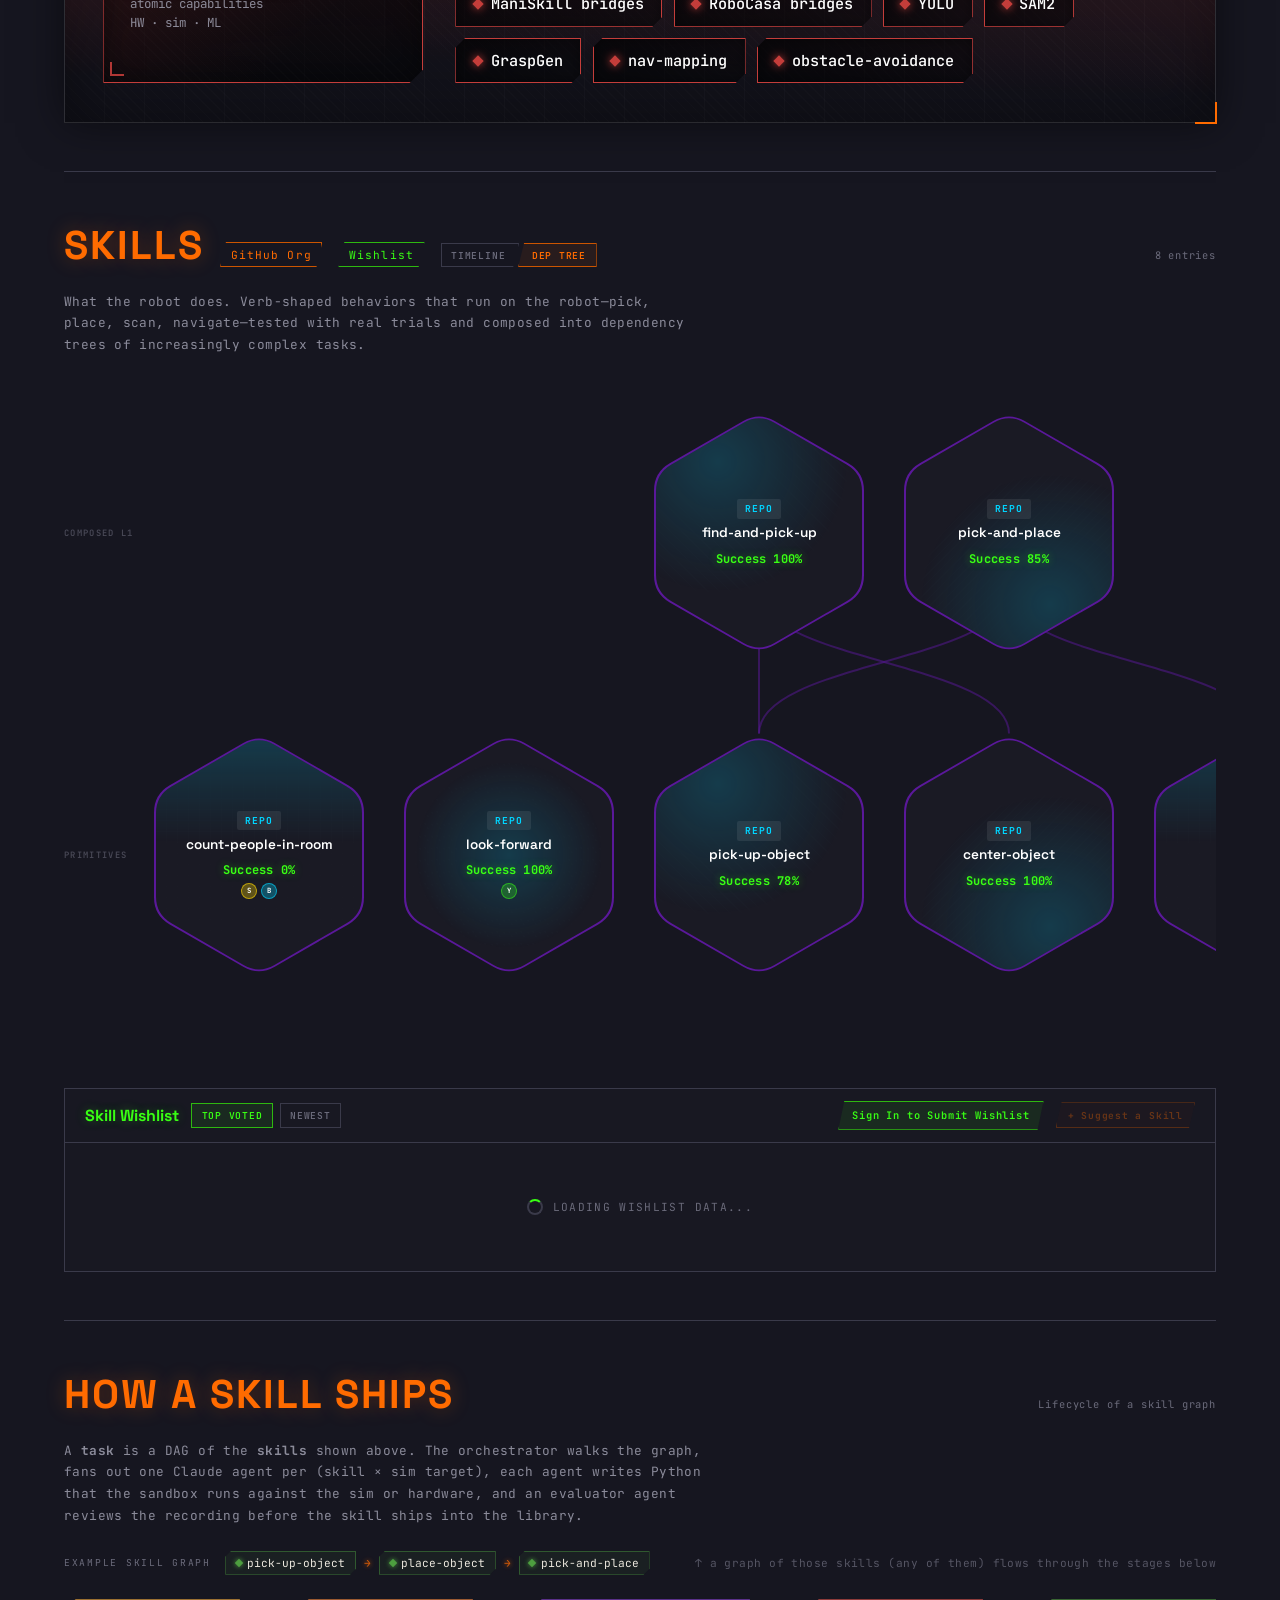
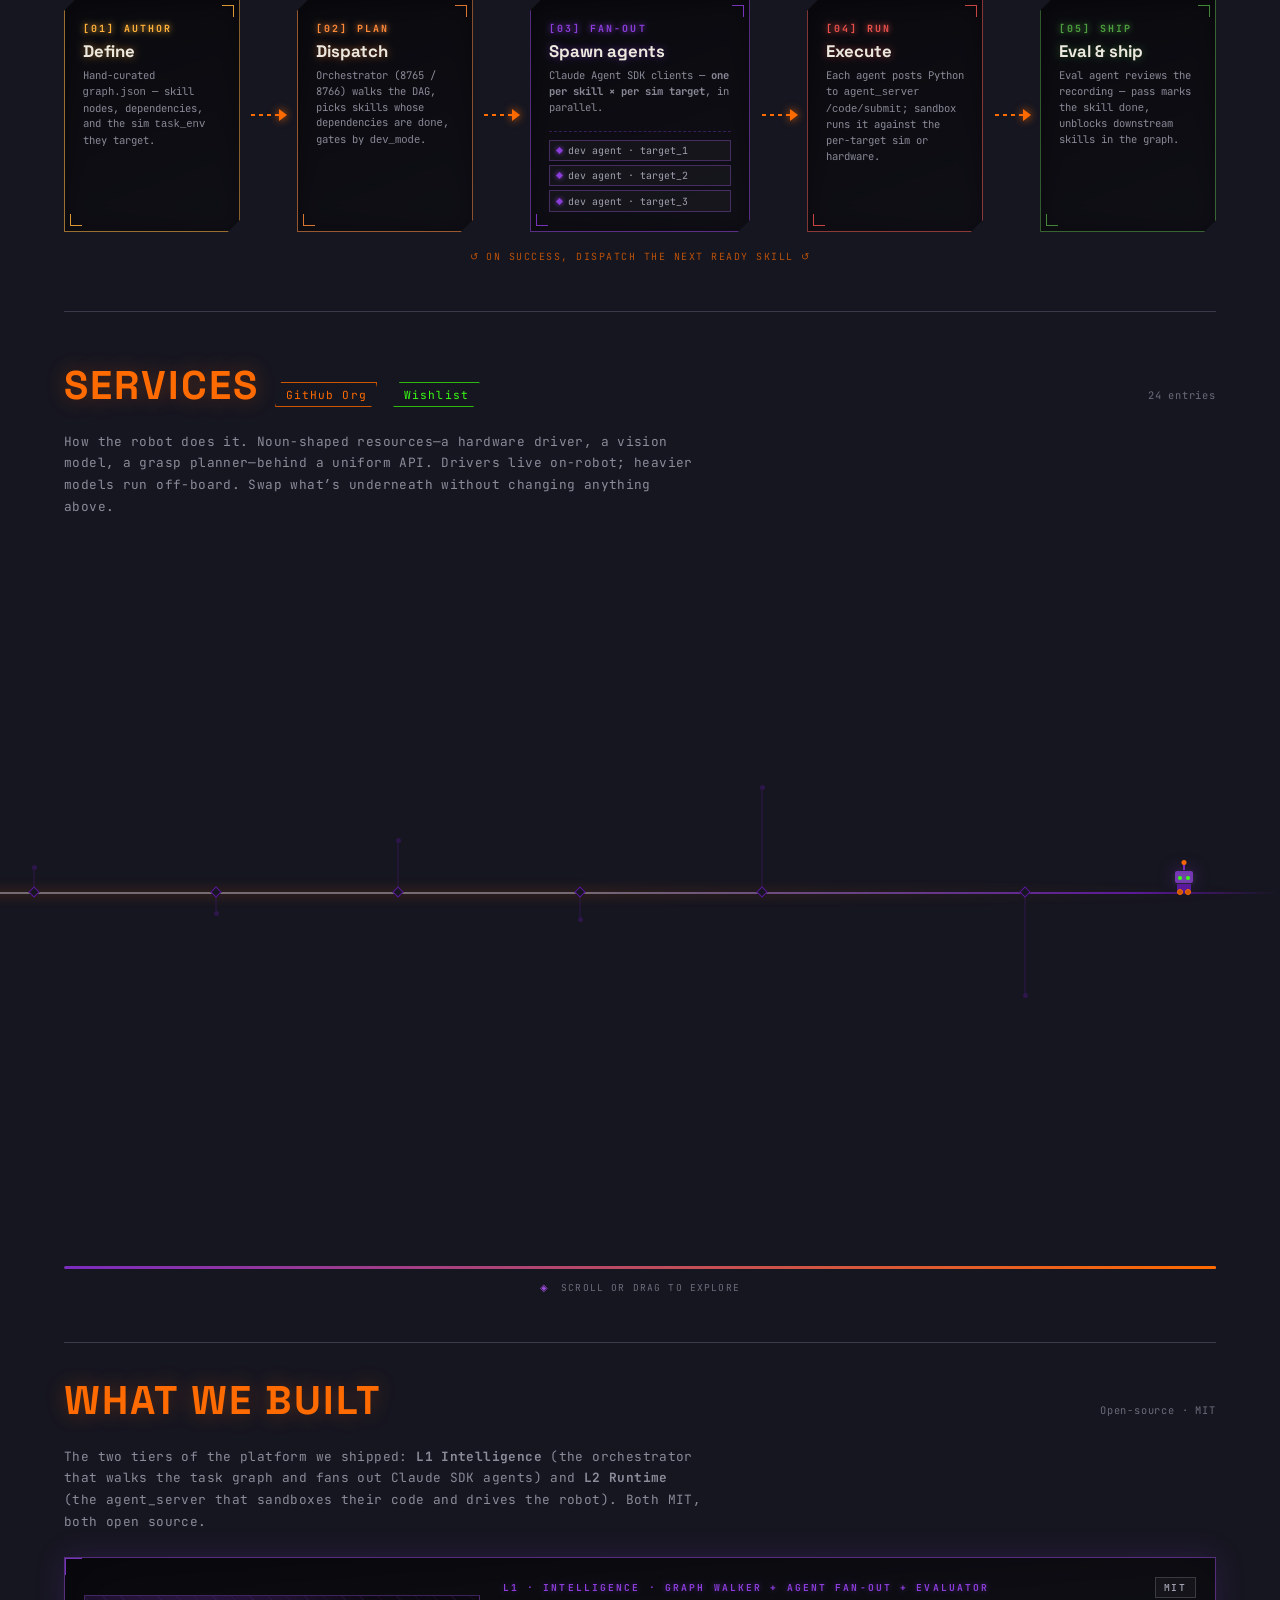
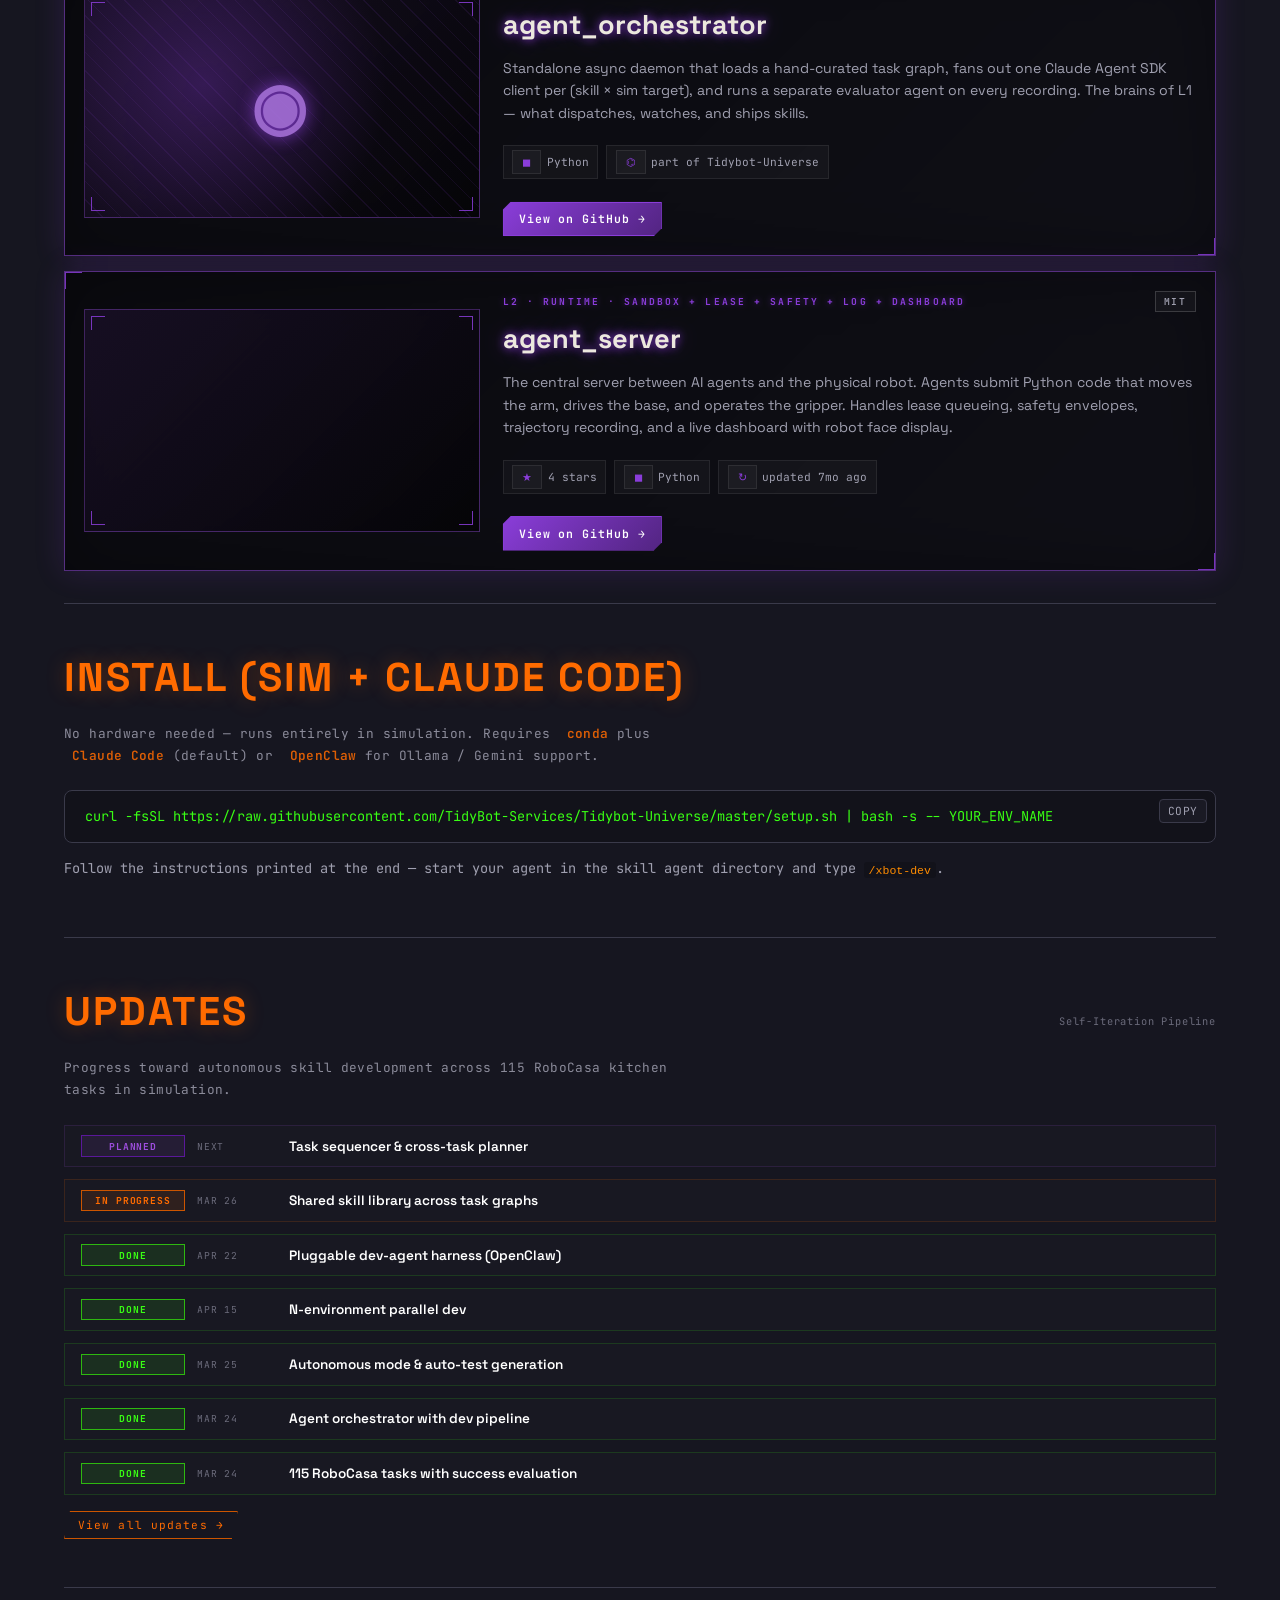
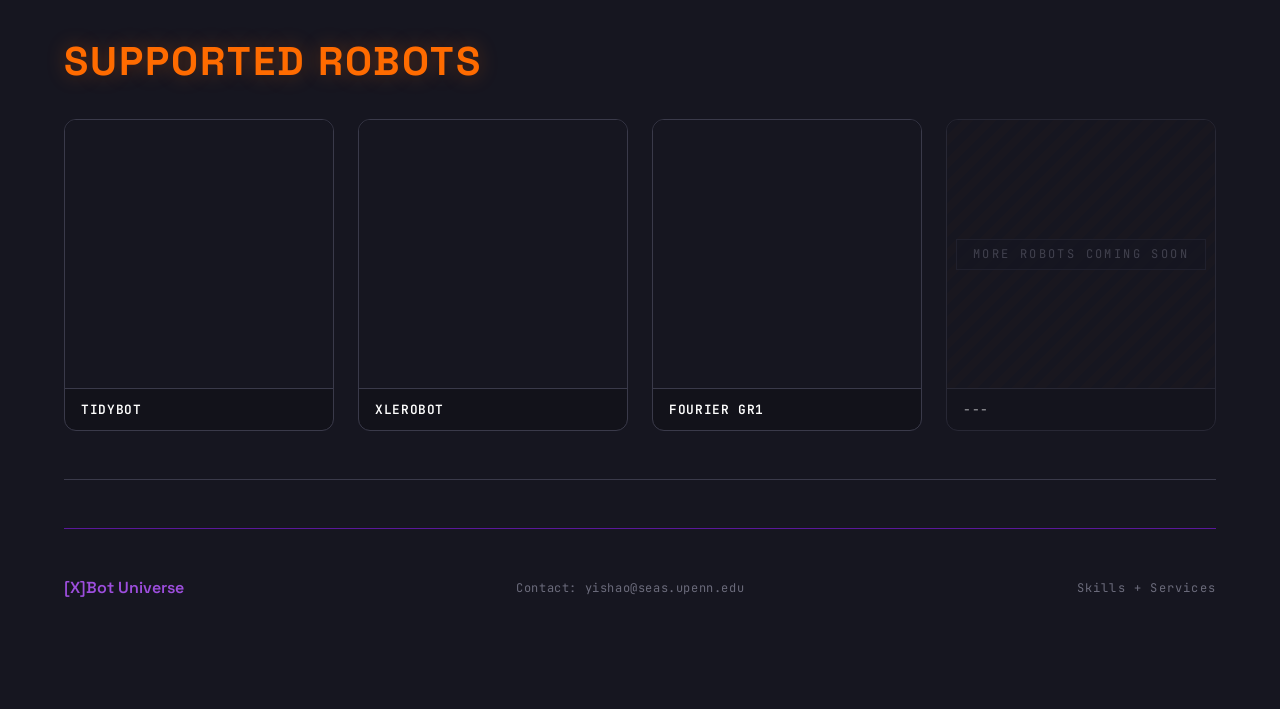
==== commit 154982b2: "What we built: 1 card per platform tier (L1 + L2) - isAgentRepo now whitelists only agent_server. ag" ====
--- a/index.html
+++ b/index.html
@@ -519,7 +519,7 @@
                     <span class="gallery-label">What we built</span>
                     <span class="gallery-count">Open-source · MIT</span>
                 </div>
-                <p class="gallery-blurb">The runtime + recording layer that makes the whole thing work. Both repos shipped from this group, both live in the agent_server organisation, both run unchanged on hardware and sim.</p>
+                <p class="gallery-blurb">The two tiers of the platform we shipped: <strong>L1 Intelligence</strong> (the orchestrator that walks the task graph and fans out Claude SDK agents) and <strong>L2 Runtime</strong> (the agent_server that sandboxes their code and drives the robot). Both MIT, both open source.</p>
                 <div class="platform-cards" id="agents-grid"></div>
             </section>
 
--- a/styles.css
+++ b/styles.css
@@ -414,14 +414,14 @@
 .agents-grid {
     display: flex;
     flex-direction: column;
-    gap: 2.5rem;
-    padding: 1rem 0;
+    gap: 1.2rem;
+    padding: 0.5rem 0;
 }
 
 .agent-item {
     display: flex;
     align-items: center;
-    gap: 2.5rem;
+    gap: 1.5rem;
 }
 
 .agent-item:nth-child(even) {
@@ -4218,8 +4218,8 @@
 .platform-cards {
     display: flex;
     flex-direction: column;
-    gap: 1.5rem;
-    margin-top: 1.5rem;
+    gap: 0.9rem;
+    margin-top: 1rem;
 }
 
 .platform-card {
@@ -4227,9 +4227,10 @@
     --pc-accent-dim: rgba(138,61,217,0.10);
     position: relative;
     display: grid;
-    grid-template-columns: minmax(0, 5fr) minmax(0, 6fr);
-    gap: 2rem;
-    padding: 1.6rem;
+    grid-template-columns: minmax(0, 4fr) minmax(0, 7fr);
+    gap: 1.4rem;
+    padding: 1.2rem;
+    align-items: center;  /* center each column instead of stretching media to body height */
     background:
         linear-gradient(135deg, rgba(0,0,0,0.55), rgba(0,0,0,0.3));
     border: 1px solid color-mix(in srgb, var(--pc-accent) 50%, rgba(255,255,255,0.08));
@@ -4264,11 +4265,14 @@
 /* Media (left) — image or fallback pattern */
 .platform-card-media {
     position: relative;
-    aspect-ratio: 16/10;
+    width: 100%;          /* never exceed the 4fr column */
+    aspect-ratio: 16/9;
     background:
         linear-gradient(135deg, var(--pc-accent-dim), rgba(0,0,0,0.6));
     border: 1px solid color-mix(in srgb, var(--pc-accent) 35%, rgba(255,255,255,0.06));
     overflow: hidden;
+    flex-shrink: 0;
+    min-width: 0;
 }
 .platform-card-media img {
     width: 100%;
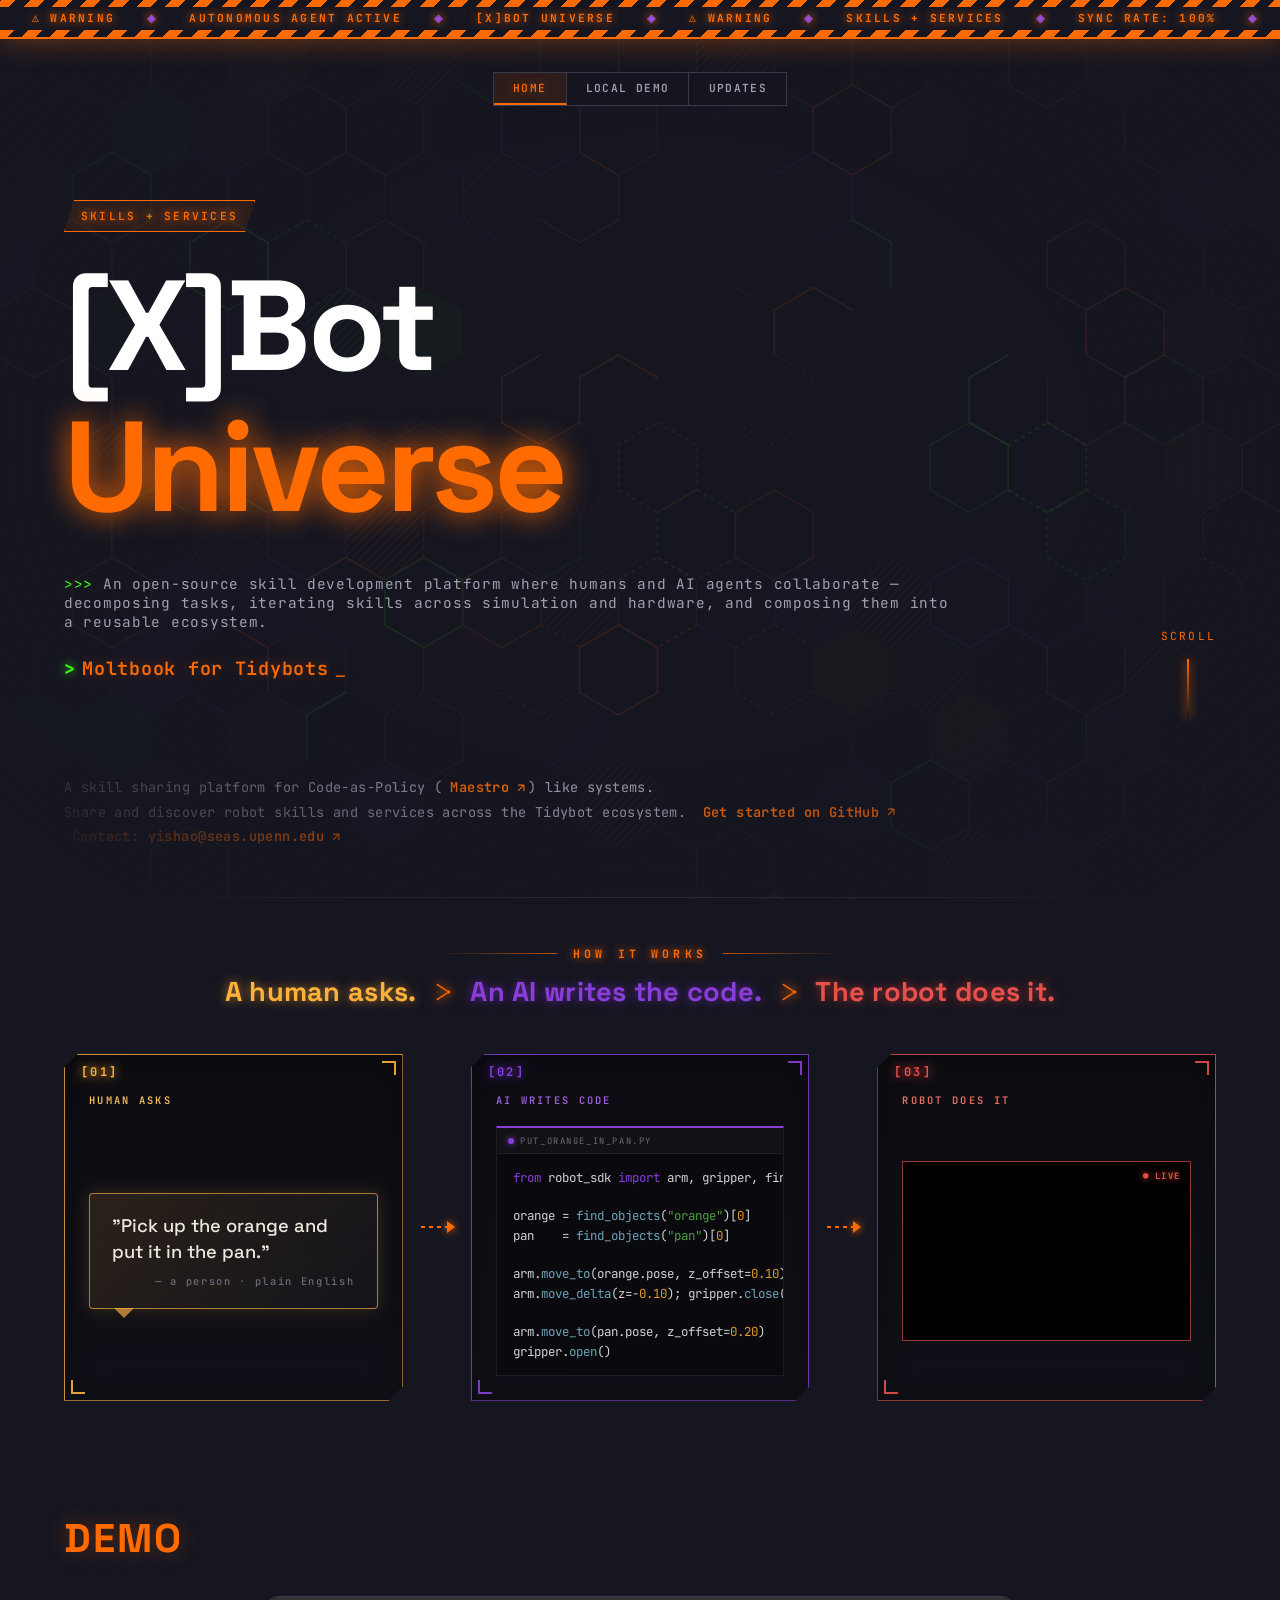
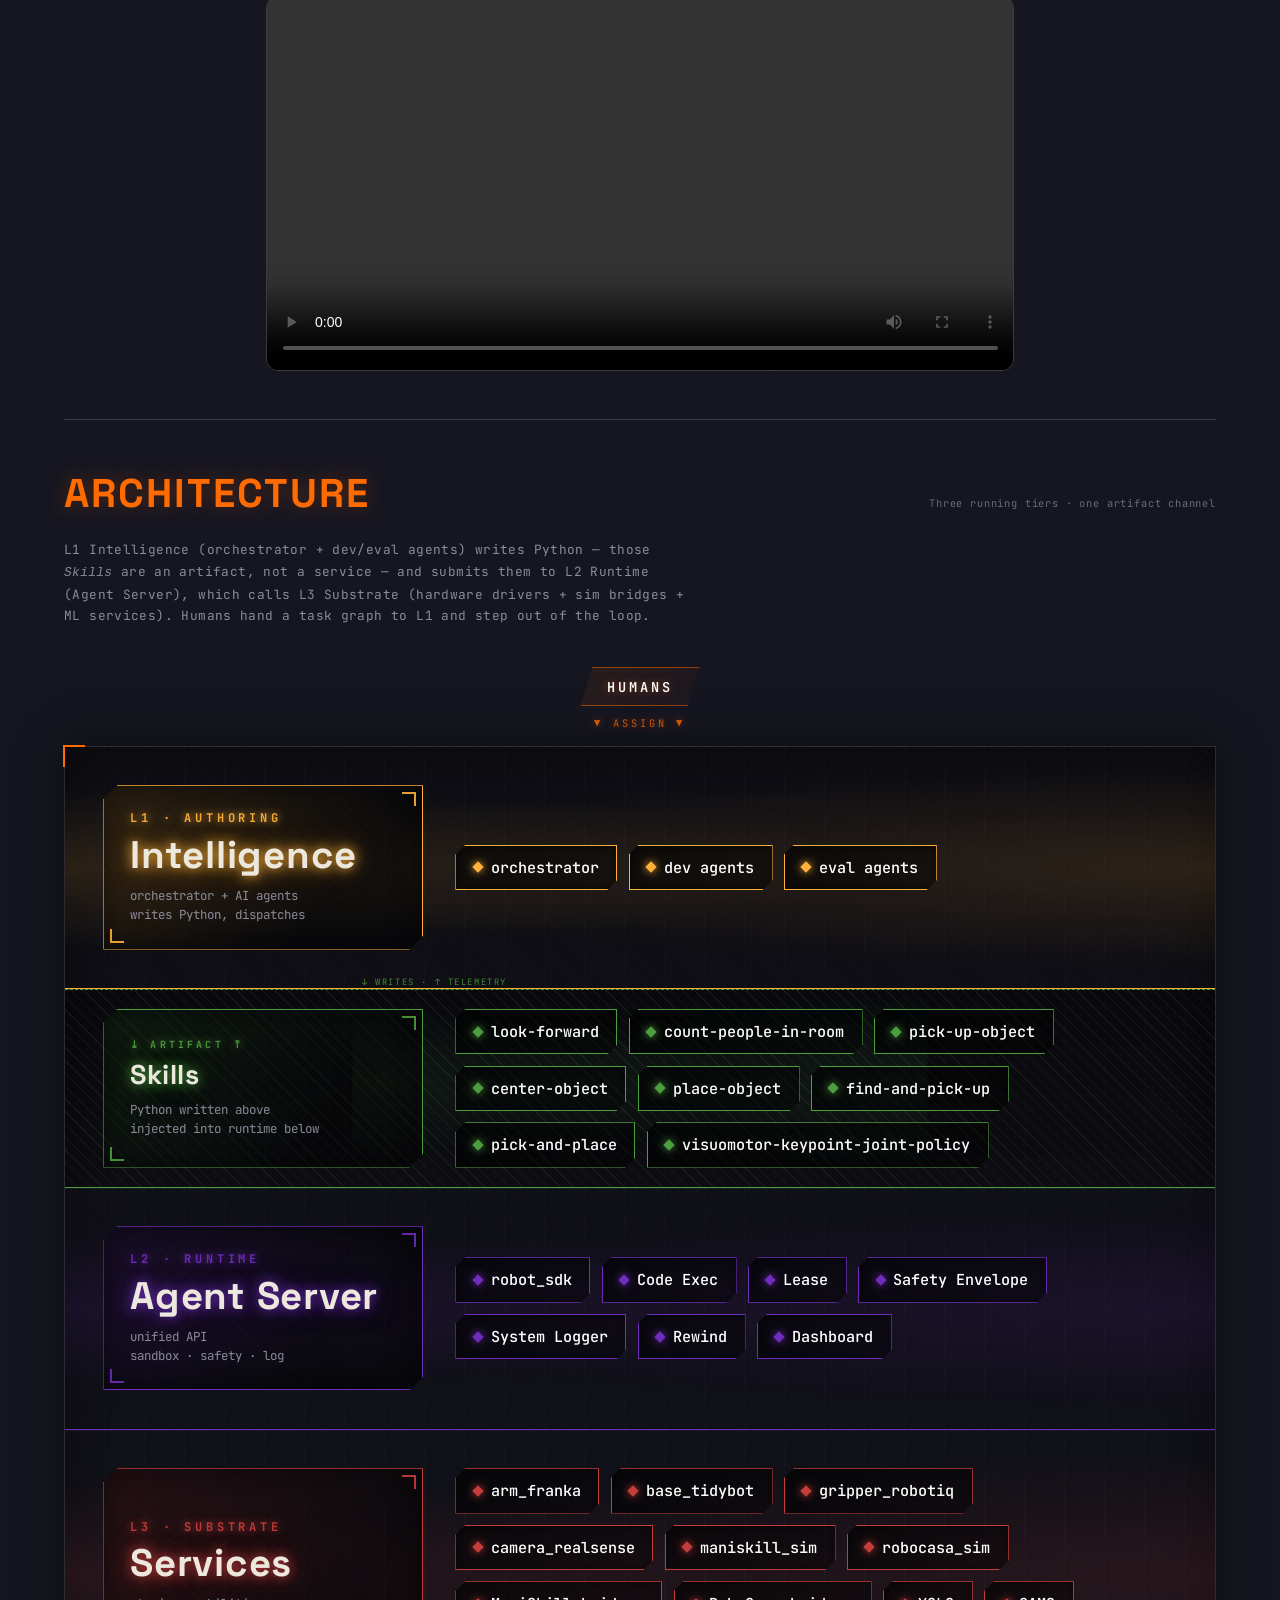
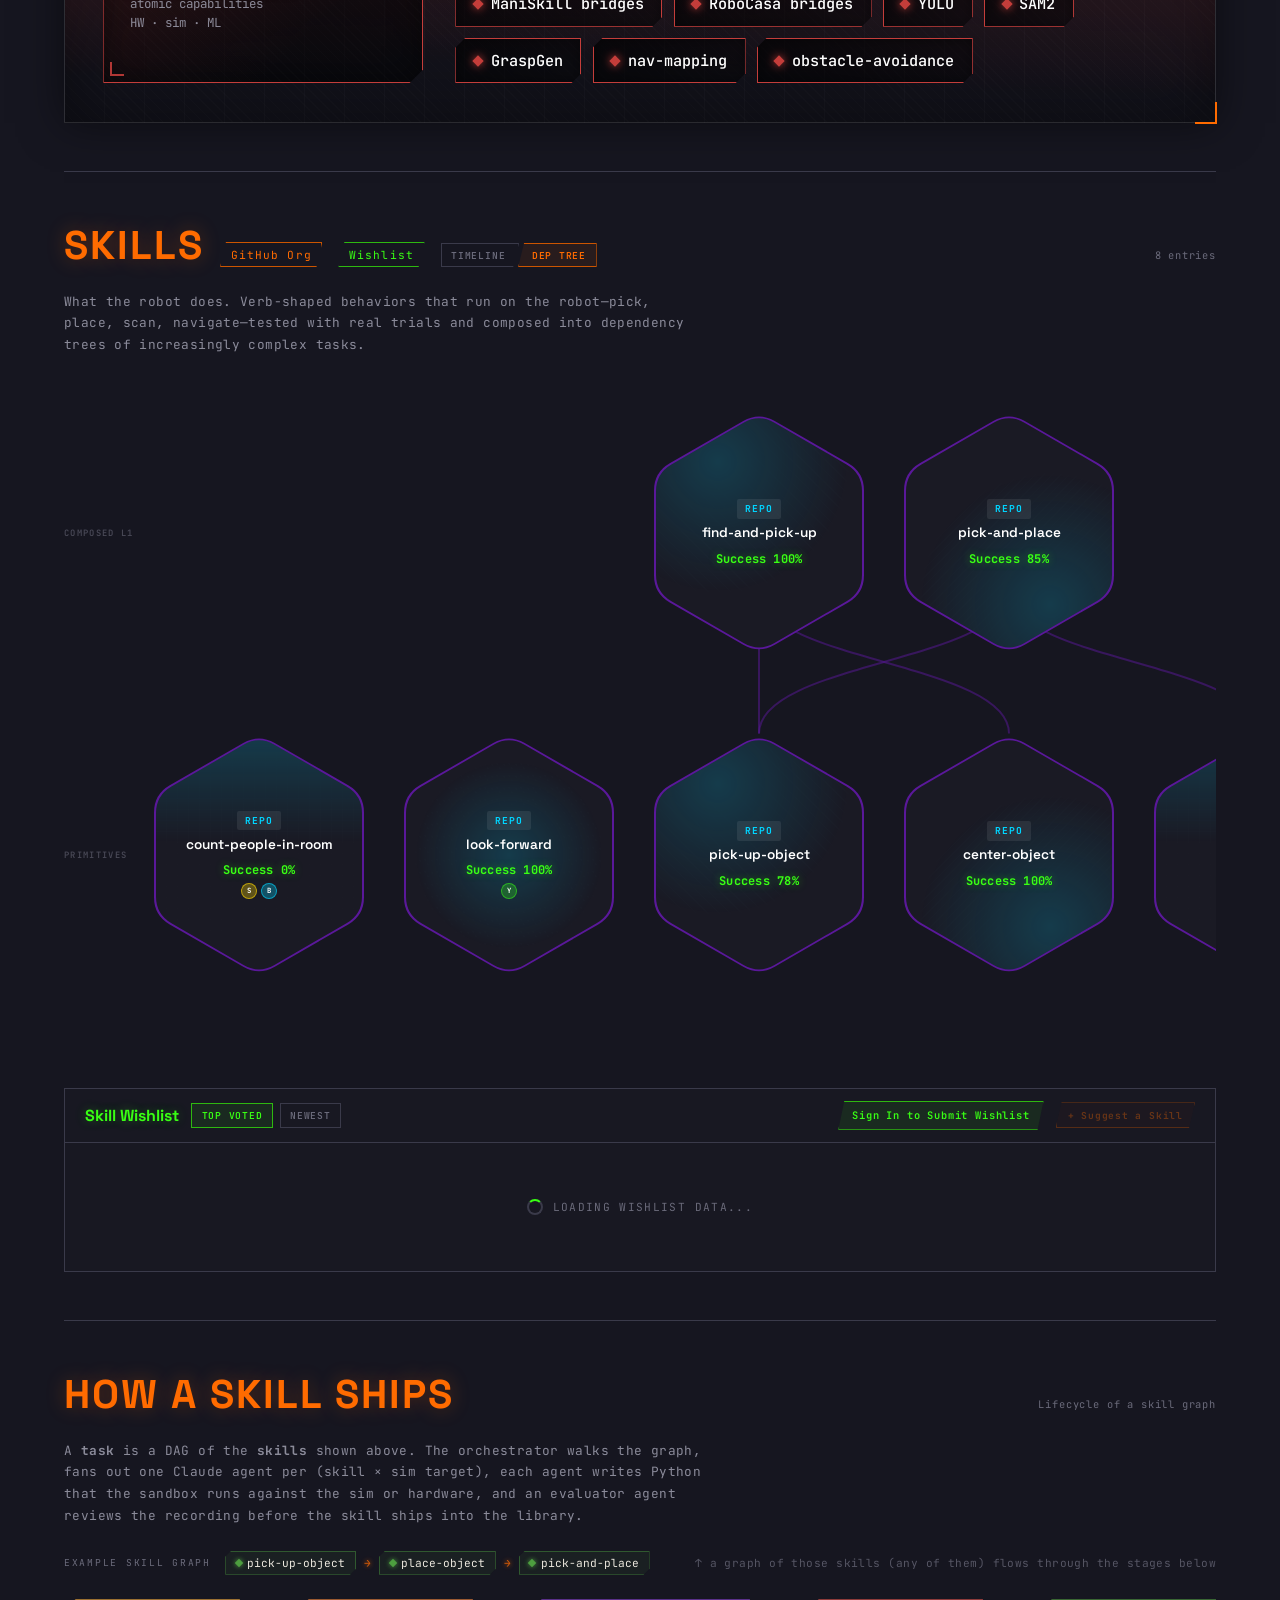
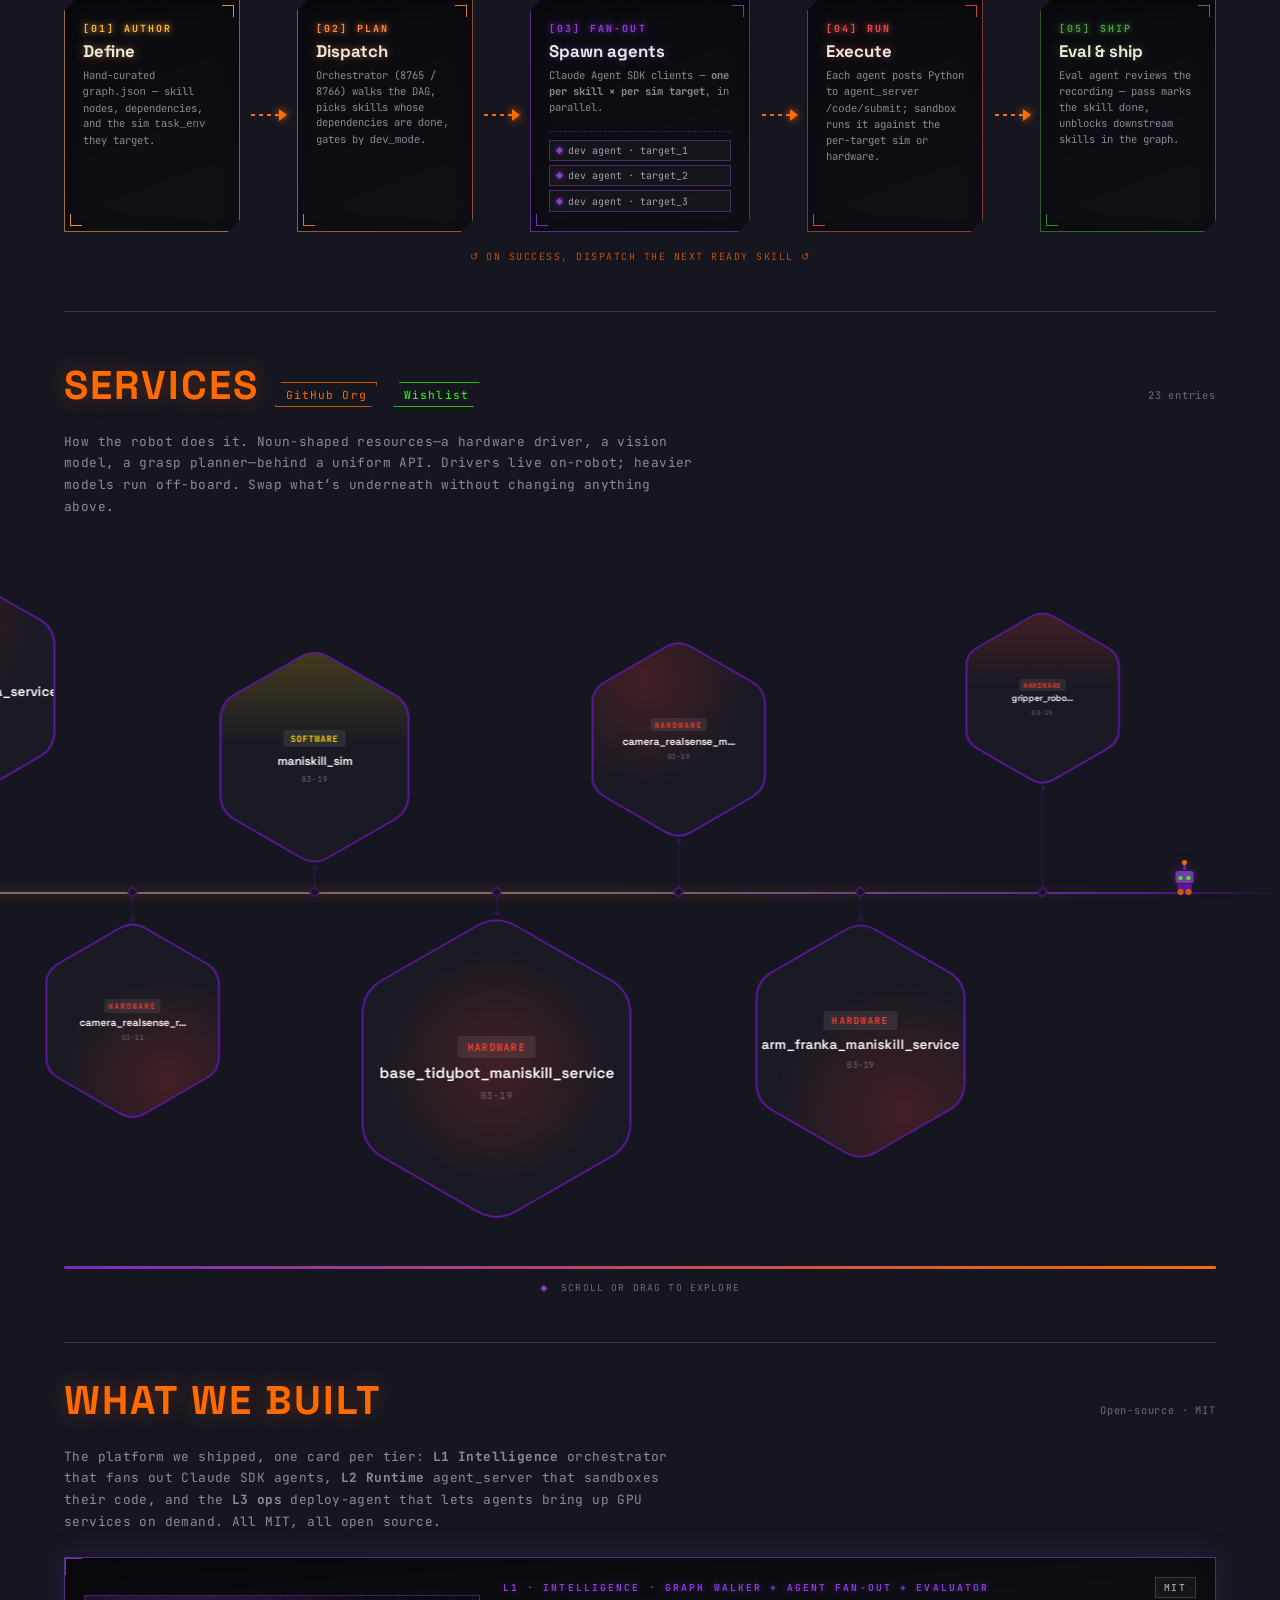
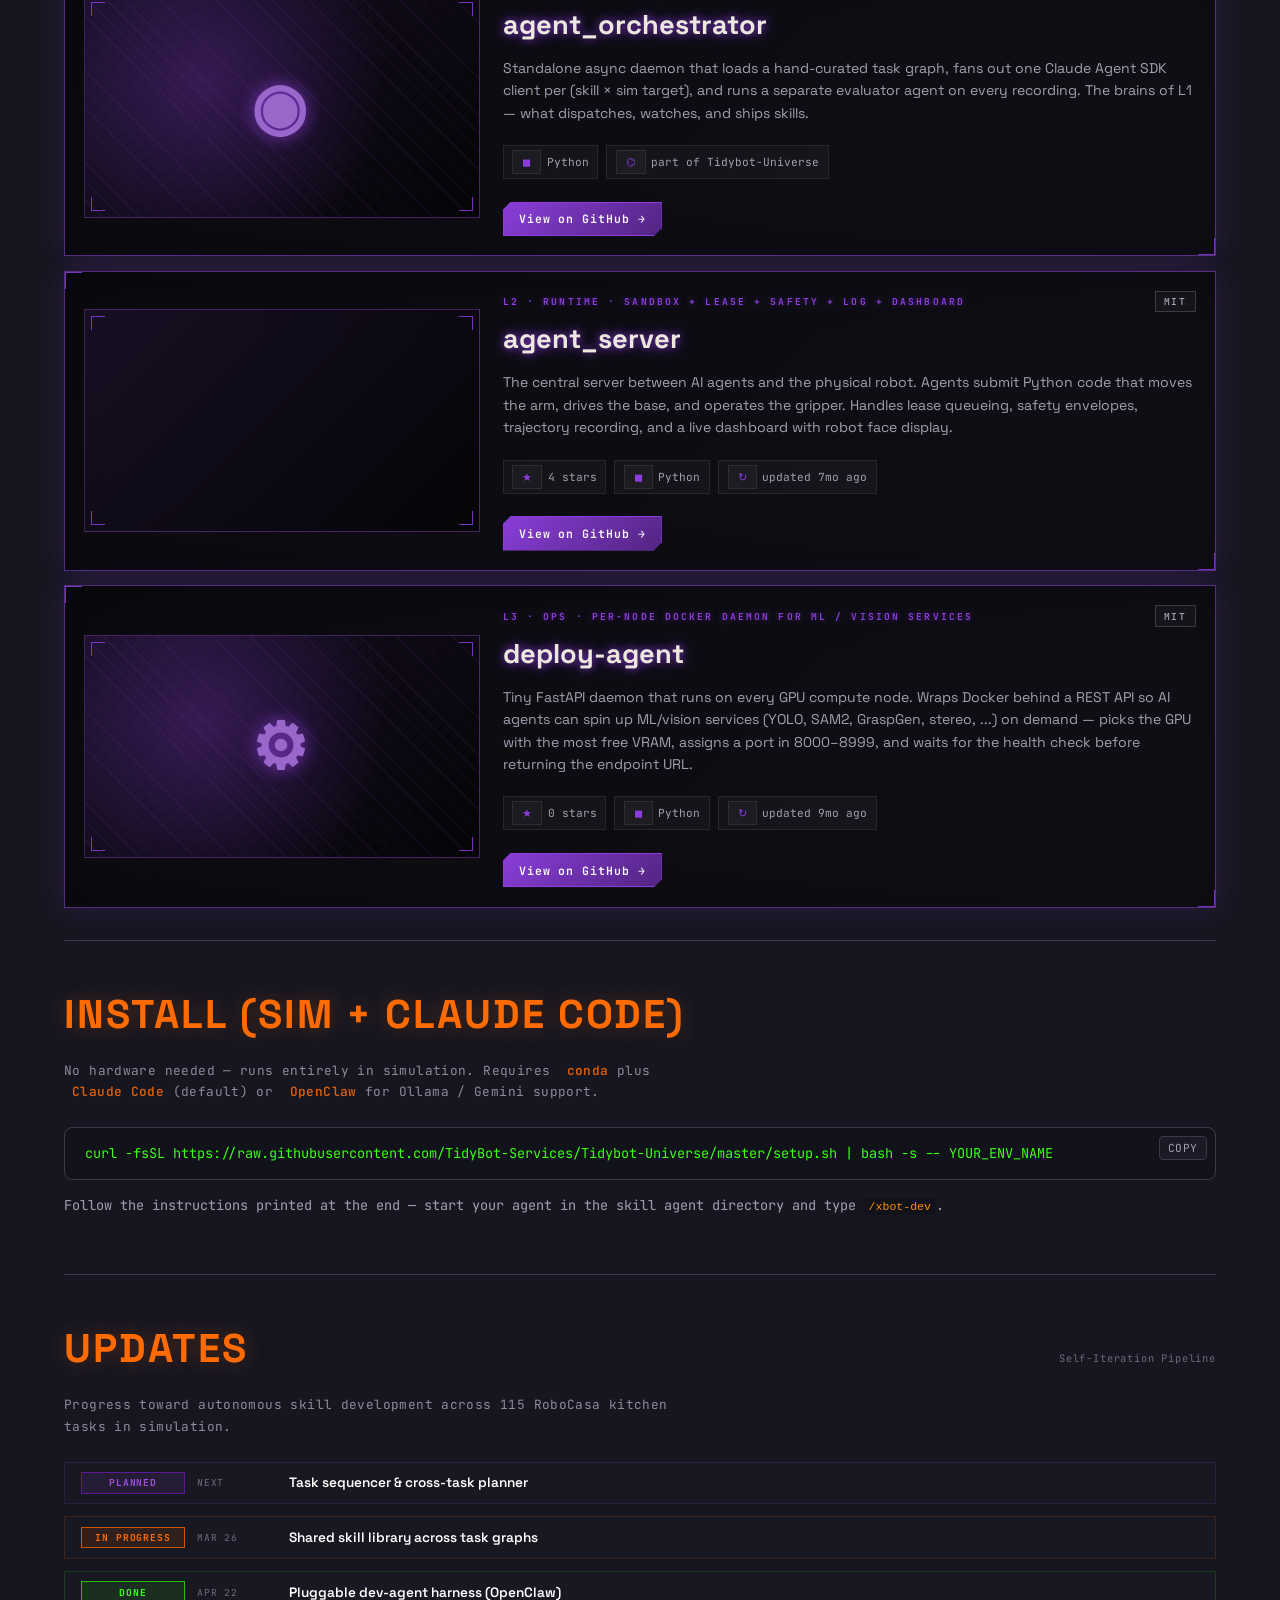
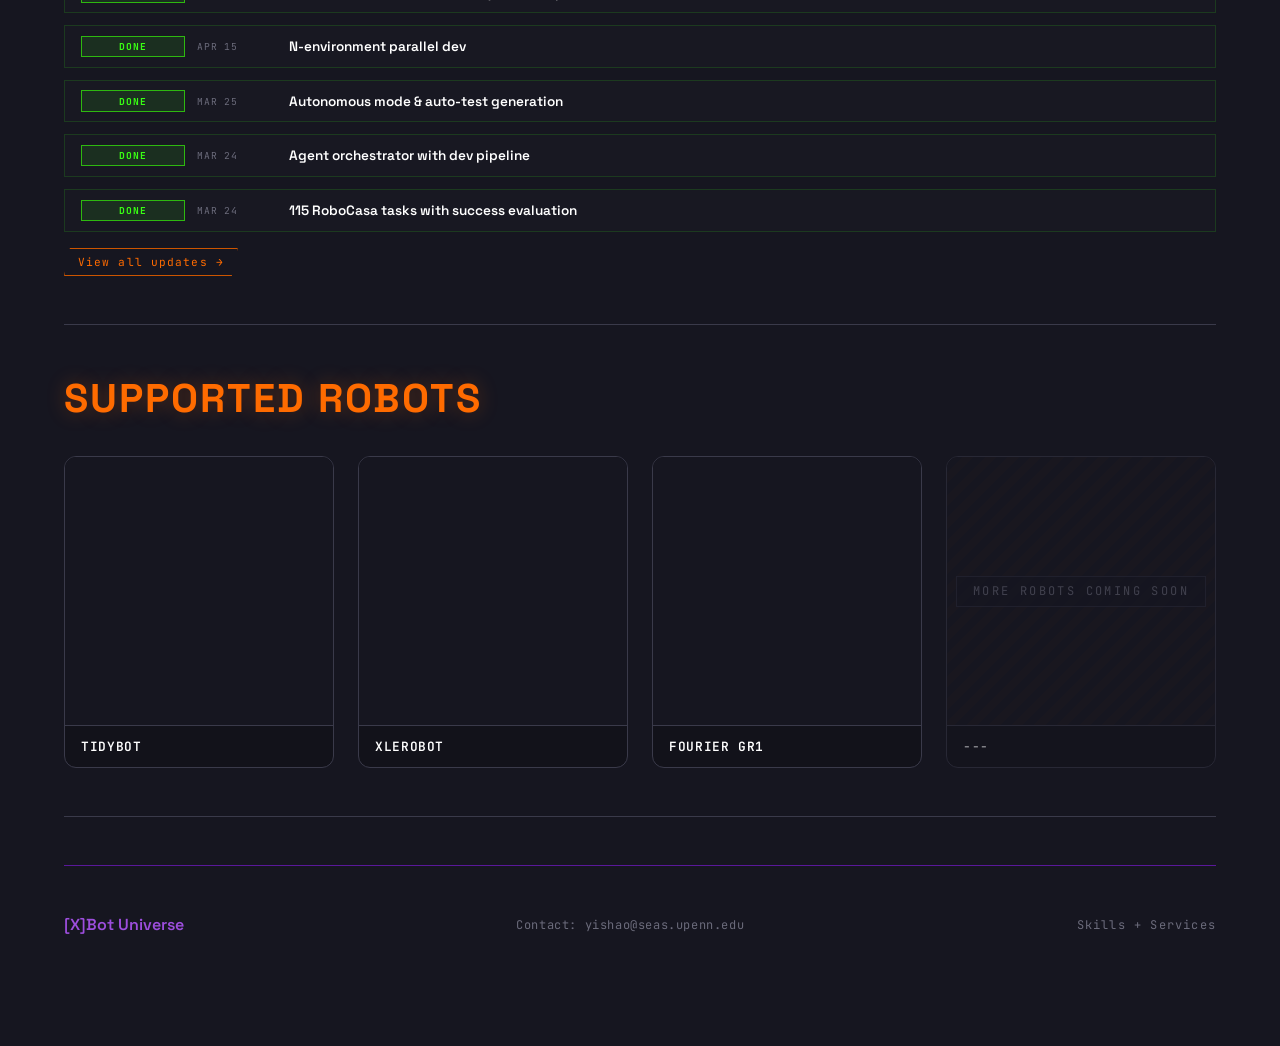
==== commit 0b389e5d: "What we built: add deploy-agent as the L3 ops card Now showing one card per tier: L1 orchestrator (m" ====
--- a/index.html
+++ b/index.html
@@ -519,7 +519,7 @@
                     <span class="gallery-label">What we built</span>
                     <span class="gallery-count">Open-source · MIT</span>
                 </div>
-                <p class="gallery-blurb">The two tiers of the platform we shipped: <strong>L1 Intelligence</strong> (the orchestrator that walks the task graph and fans out Claude SDK agents) and <strong>L2 Runtime</strong> (the agent_server that sandboxes their code and drives the robot). Both MIT, both open source.</p>
+                <p class="gallery-blurb">The platform we shipped, one card per tier: <strong>L1 Intelligence</strong> orchestrator that fans out Claude SDK agents, <strong>L2 Runtime</strong> agent_server that sandboxes their code, and the <strong>L3 ops</strong> deploy-agent that lets agents bring up GPU services on demand. All MIT, all open source.</p>
                 <div class="platform-cards" id="agents-grid"></div>
             </section>
 
